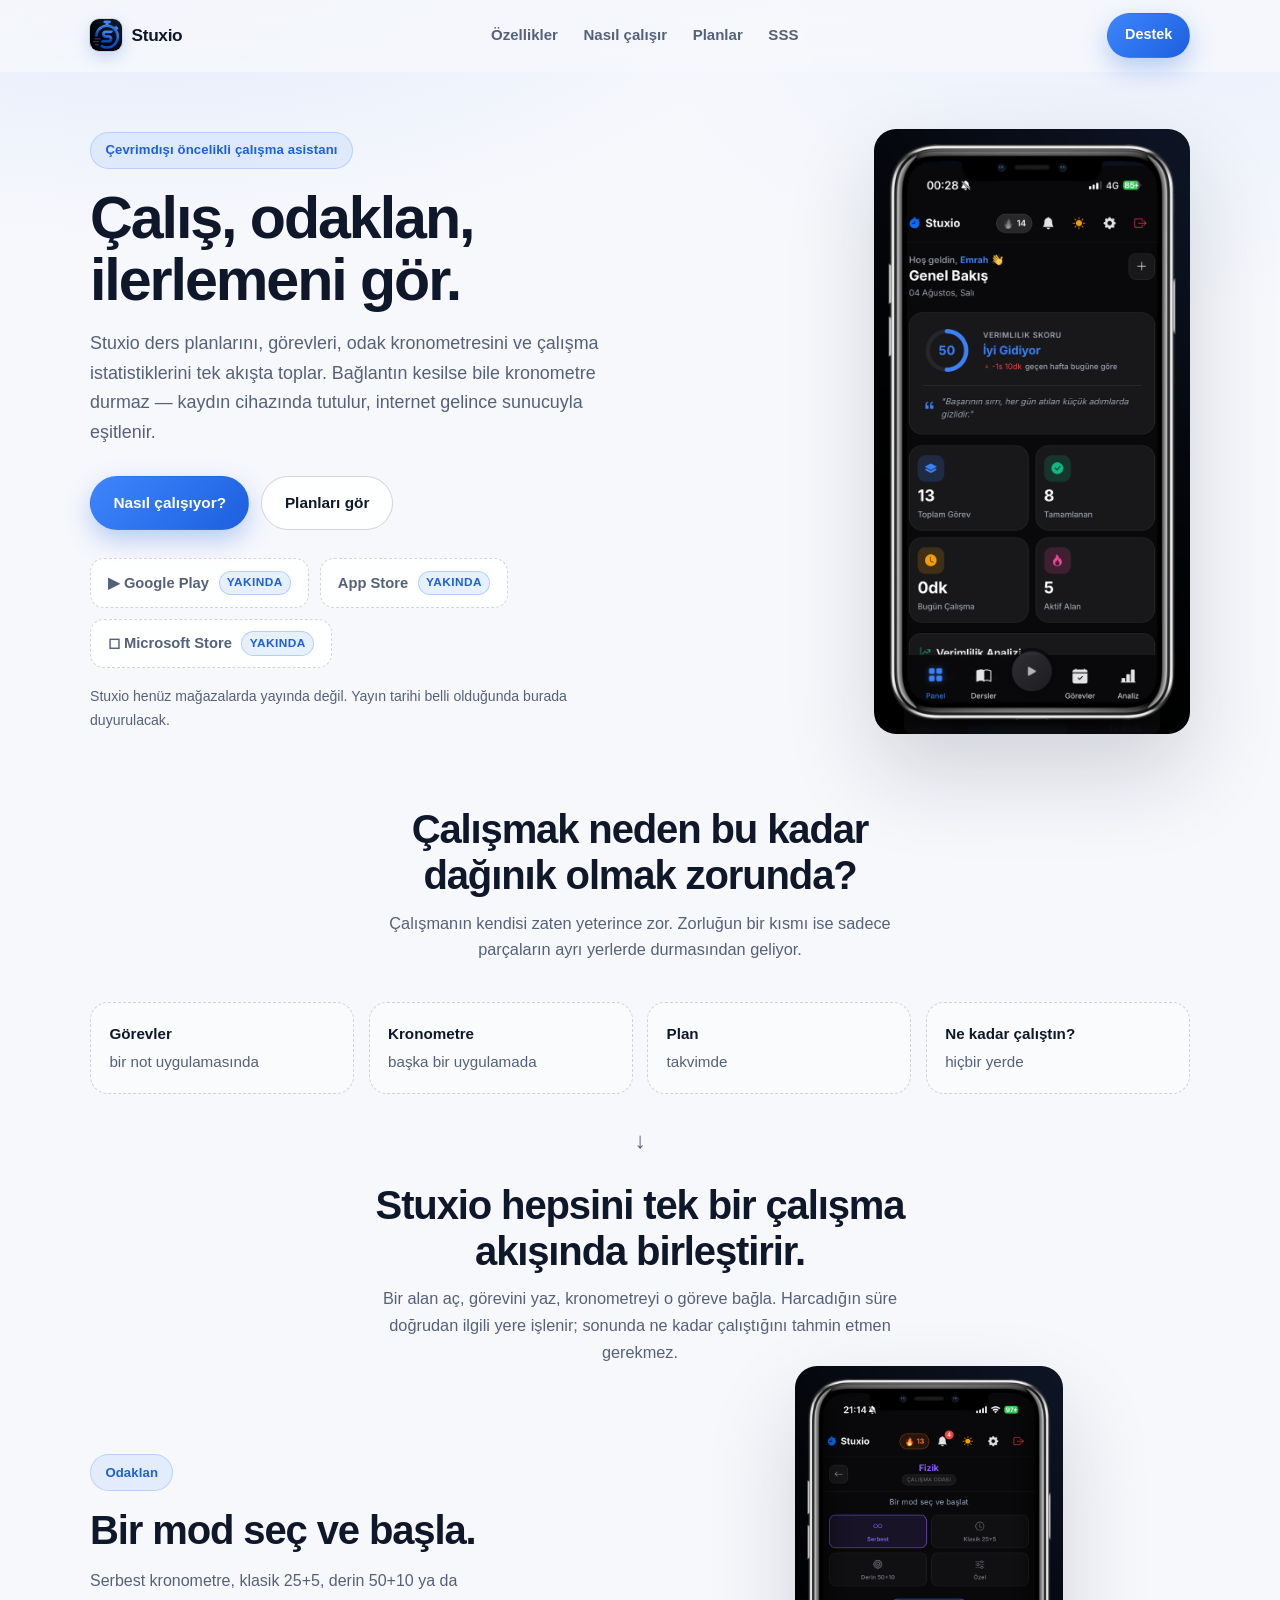
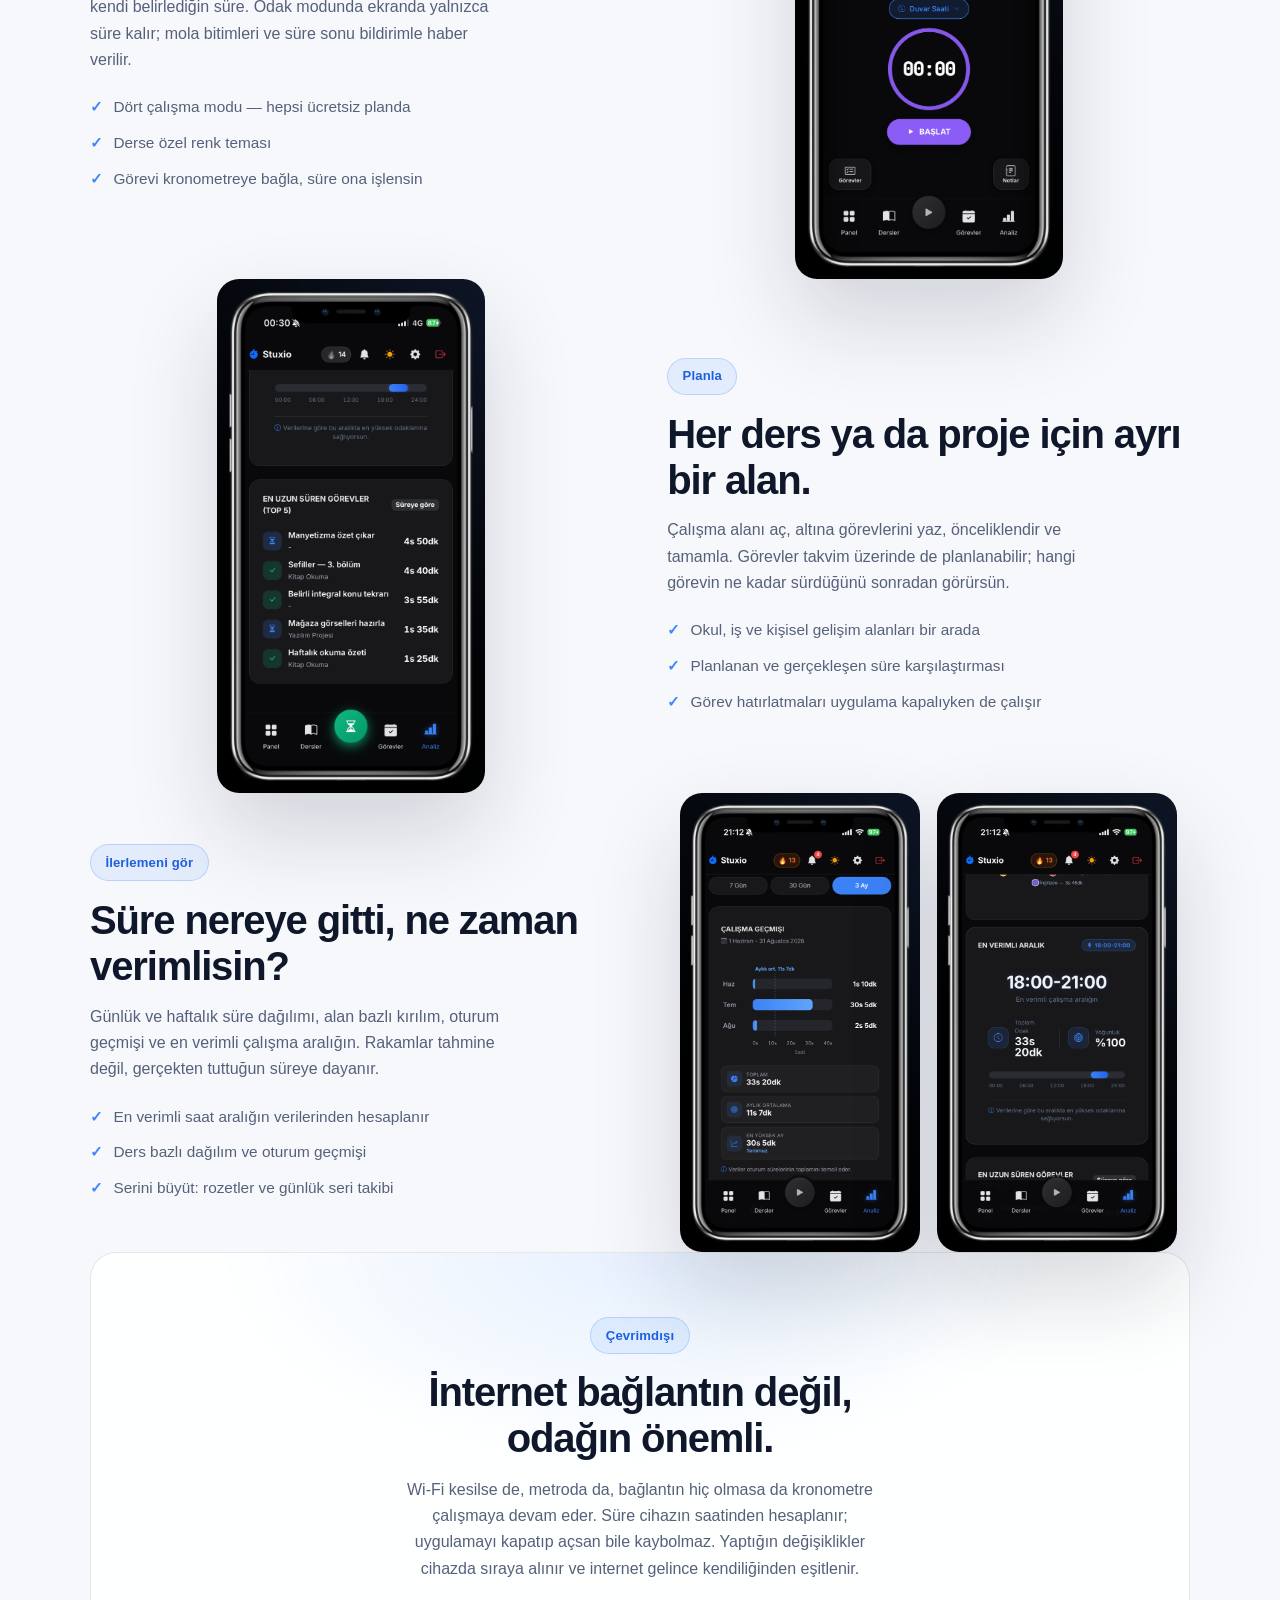
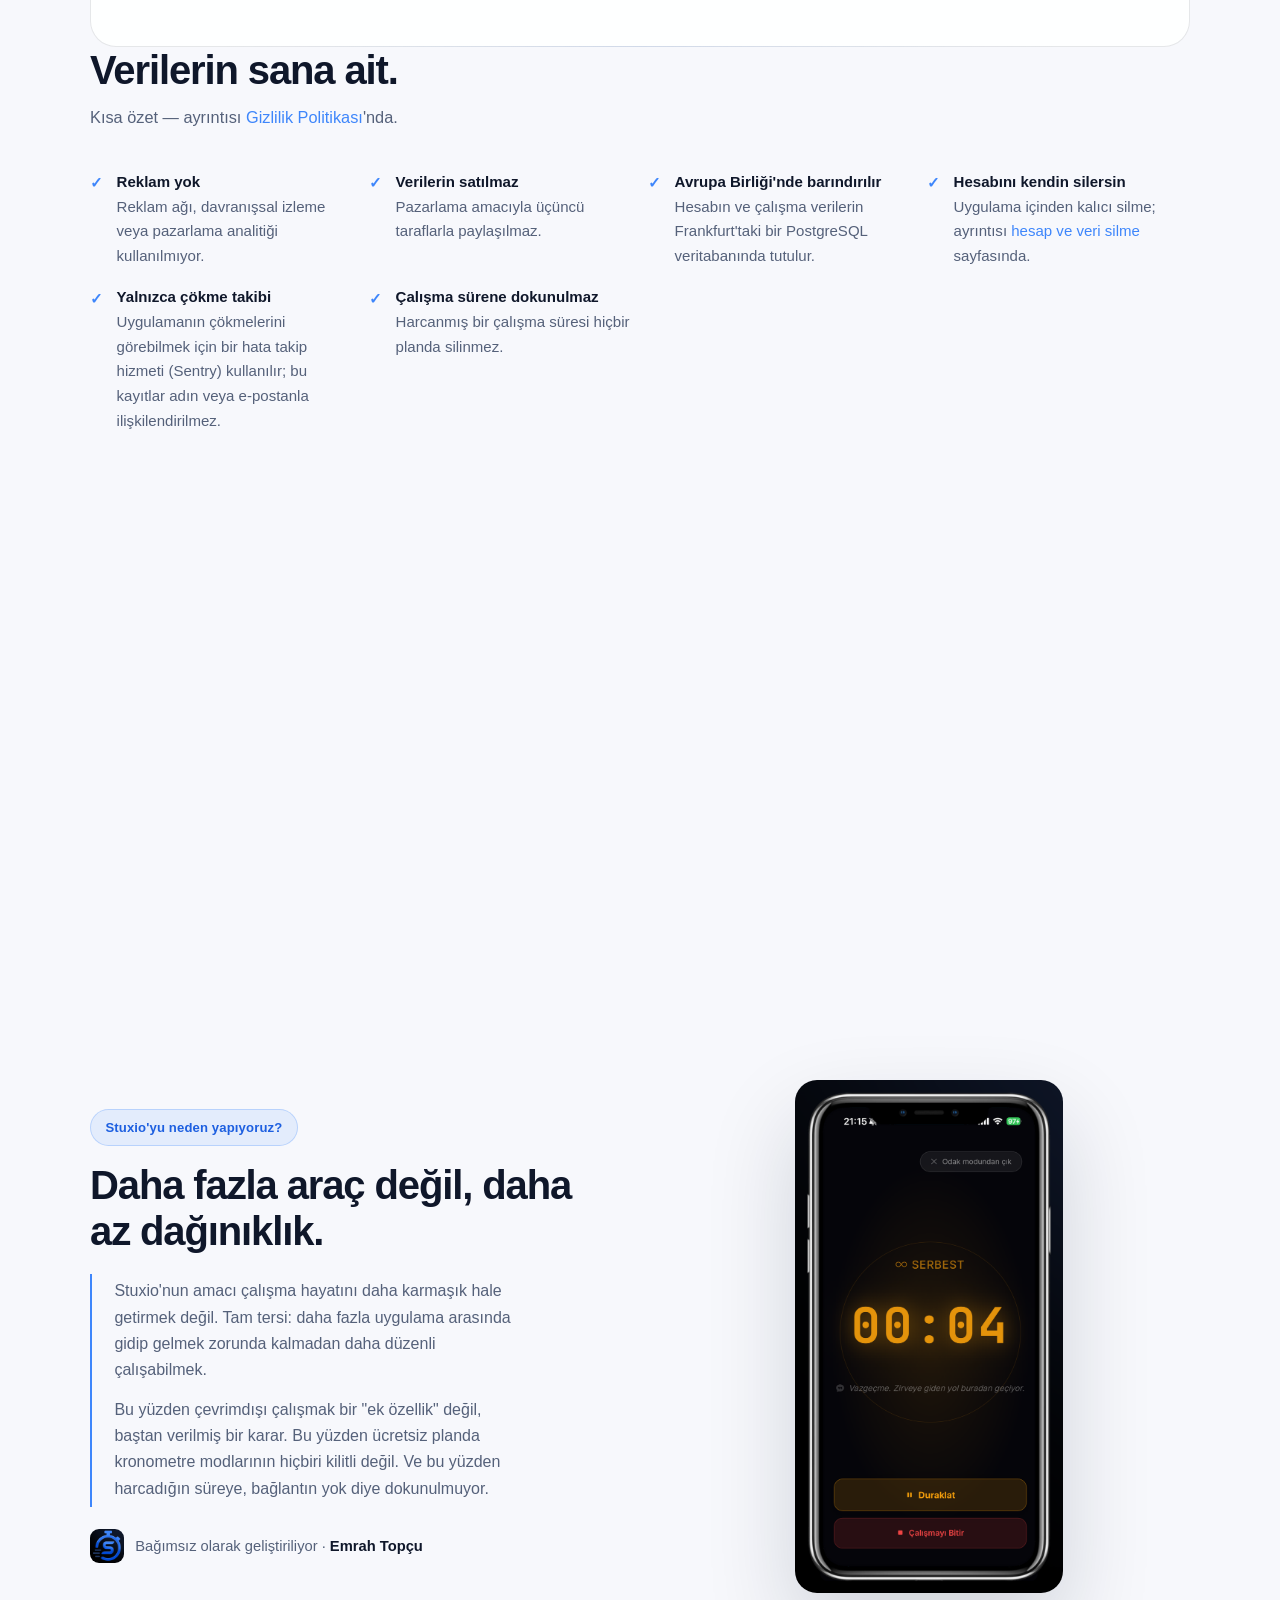
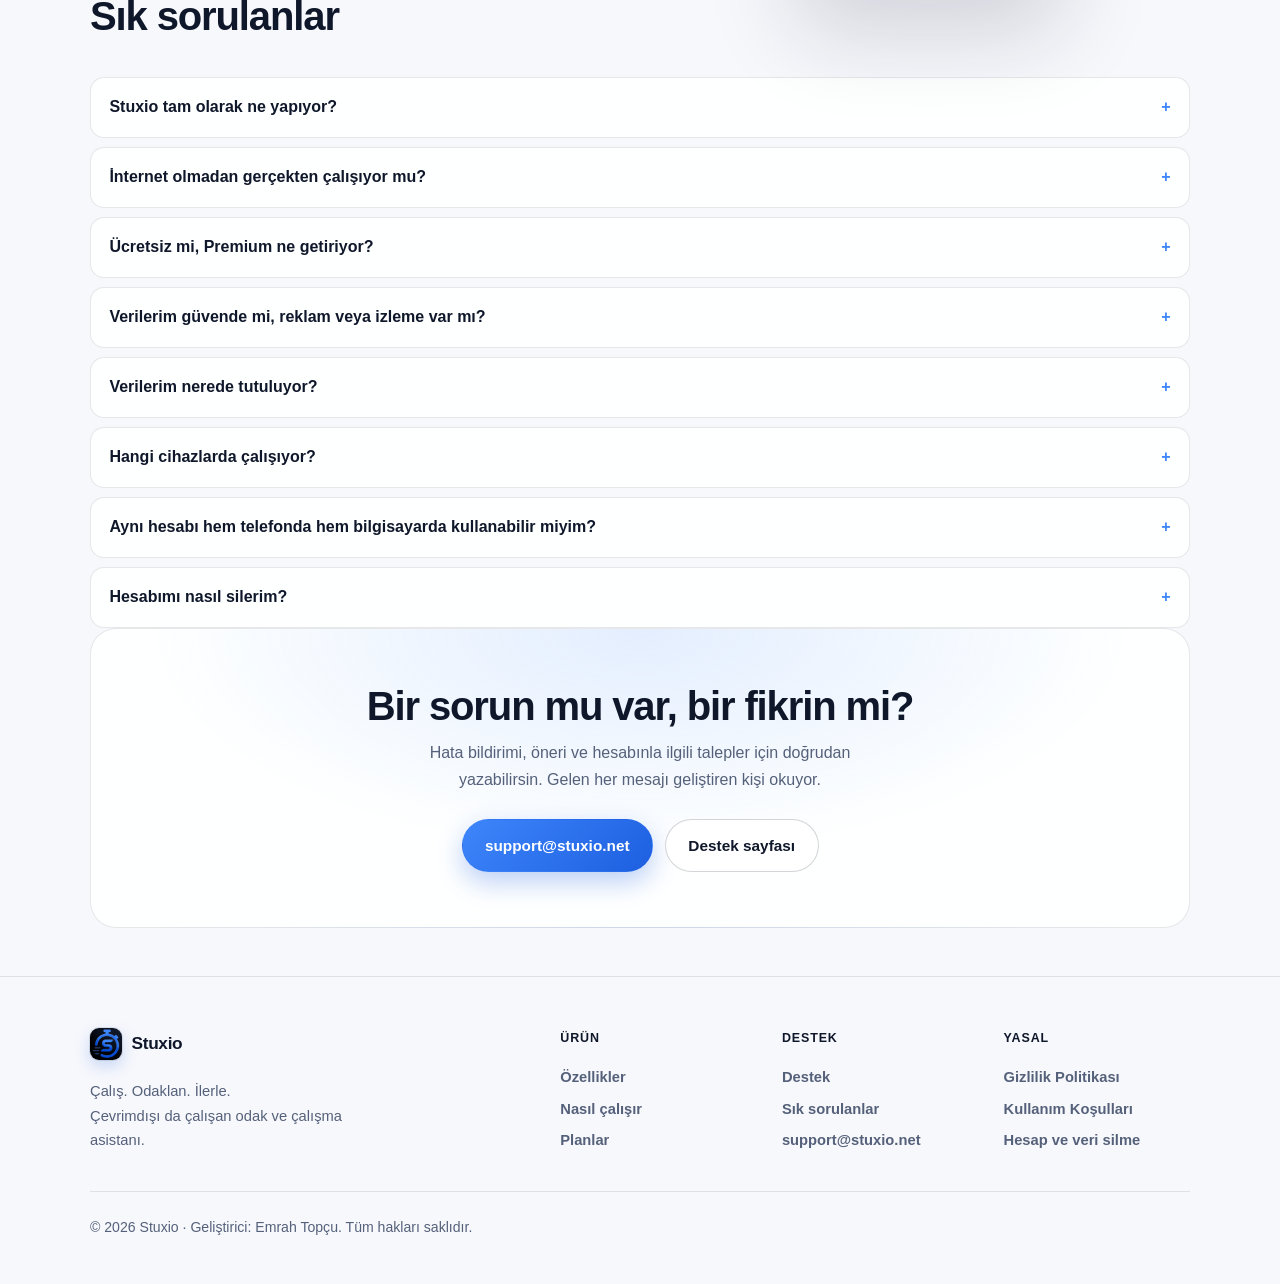
==== index.html @ 3bc75543 "Favicon bildirimleri mutlak yola alindi + favicon.ico acikca bildirildi Kurulum zaten dogruydu (bes " ====
<!DOCTYPE html>
<html lang="tr">
<head>
<meta charset="UTF-8">
<meta name="viewport" content="width=device-width, initial-scale=1">
<title>Stuxio — Çevrimdışı da çalışan odak ve çalışma asistanı</title>
<meta name="description" content="Stuxio; ders planı, görev takibi, odak modu ve çalışma istatistiklerini tek uygulamada birleştirir. İnternet kesilse bile kronometre çalışmaya devam eder, veriler bağlantı gelince eşitlenir.">
<meta name="robots" content="index, follow">
<link rel="canonical" href="https://stuxio.net/">

<meta property="og:type" content="website">
<meta property="og:site_name" content="Stuxio">
<meta property="og:url" content="https://stuxio.net/">
<meta property="og:title" content="Stuxio — Çevrimdışı da çalışan odak ve çalışma asistanı">
<meta property="og:description" content="Ders planı, görev takibi, odak modu ve çalışma istatistikleri tek uygulamada. İnternet kesilse bile süren kaybolmaz.">
<meta property="og:locale" content="tr_TR">
<!-- Sosyal kart görseli 1200x630 YATAY olmalı. Burada eskiden 720x1379 dikey bir telefon
     ekranı vardı; summary_large_image bunu ya kötü kırpıyor ya küçük karta düşürüyordu. -->
<meta property="og:image" content="https://stuxio.net/assets/brand/og-cover.jpg">
<meta property="og:image:type" content="image/jpeg">
<meta property="og:image:width" content="1200">
<meta property="og:image:height" content="630">
<meta property="og:image:alt" content="Stuxio — çevrimdışı da çalışan odak ve çalışma asistanı">
<meta name="twitter:card" content="summary_large_image">

<meta name="theme-color" content="#06070b" media="(prefers-color-scheme: dark)">
<meta name="theme-color" content="#f7f8fc" media="(prefers-color-scheme: light)">

<link rel="icon" href="/favicon.ico" sizes="any">
<link rel="icon" type="image/png" sizes="192x192" href="/assets/brand/stuxio-icon-192.png">
<link rel="apple-touch-icon" href="/assets/brand/stuxio-icon-192.png">
<link rel="stylesheet" href="assets/site.css">
<!-- Hero görseli sayfanın en büyük öğesi (LCP). Önceden yüklenmesi Core Web Vitals'ı
     iyileştirir; sıralamaya dolaylı etkisi var. -->
<link rel="preload" as="image" href="screenshotss/app-panel.png" fetchpriority="high">

<!-- Yapılandırılmış veri. SSS maddeleri sayfadaki GÖRÜNÜR metinden üretildi:
     Google, şema ile sayfa içeriğinin birebir eşleşmesini şart koşuyor. SSS değişirse
     burası da değişmeli. -->
<script type="application/ld+json">
{
  "@context": "https://schema.org",
  "@type": "SoftwareApplication",
  "name": "Stuxio",
  "applicationCategory": "ProductivityApplication",
  "operatingSystem": "Android, iOS, Windows",
  "description": "Ders planı, görev takibi, odak kronometresi ve çalışma istatistiklerini tek akışta birleştiren, çevrimdışı da çalışan odak asistanı.",
  "inLanguage": ["tr", "en", "de"],
  "url": "https://stuxio.net/",
  "author": { "@type": "Person", "name": "Emrah Topçu" }
}
</script>
<script type="application/ld+json">
{
  "@context": "https://schema.org",
  "@graph": [
    {
      "@type": "Organization",
      "@id": "https://stuxio.net/#org",
      "name": "Stuxio",
      "url": "https://stuxio.net/",
      "logo": "https://stuxio.net/assets/brand/stuxio-icon-512.png",
      "email": "support@stuxio.net",
      "founder": {
        "@type": "Person",
        "name": "Emrah Topçu"
      }
    },
    {
      "@type": "WebSite",
      "@id": "https://stuxio.net/#site",
      "url": "https://stuxio.net/",
      "name": "Stuxio",
      "inLanguage": "tr-TR",
      "publisher": {
        "@id": "https://stuxio.net/#org"
      }
    },
    {
      "@type": "FAQPage",
      "@id": "https://stuxio.net/#sss",
      "mainEntity": [
        {
          "@type": "Question",
          "name": "Stuxio tam olarak ne yapıyor?",
          "acceptedAnswer": {
            "@type": "Answer",
            "text": "Çalışma alanlarını, görevleri, odak kronometresini ve çalışma istatistiklerini tek uygulamada birleştirir. Bir alan açar, altına görevlerini yazar, kronometreyi o göreve bağlarsın; harcadığın süre doğrudan ilgili göreve ve alana işlenir."
          }
        },
        {
          "@type": "Question",
          "name": "İnternet olmadan gerçekten çalışıyor mu?",
          "acceptedAnswer": {
            "@type": "Answer",
            "text": "Evet. Kronometre cihazın saatinden hesaplandığı için bağlantı olmadan da doğru sürer ve uygulama kapatılıp açılsa bile süre kaybolmaz. Kayıtlar cihazda saklanır, bağlantı gelince sunucuyla eşitlenir. Ücretsiz planda çevrimdışıyken yeni ders/görev oluşturma kapalıdır; çalışma oturumları her planda açıktır."
          }
        },
        {
          "@type": "Question",
          "name": "Ücretsiz mi, Premium ne getiriyor?",
          "acceptedAnswer": {
            "@type": "Answer",
            "text": "Ücretsiz plan kalıcıdır ve süre sınırı yoktur: sınırsız çalışma oturumu, tüm kronometre modları, odak modu, bildirimler, 3 çalışma alanı, alan başına 7 görev ve 7 günlük istatistik. Premium; sınırsız alan ve görev, 30 gün ile 3 aylık istatistik aralıkları, çevrimdışıyken tam düzenleme ve masaüstü uygulaması ekler."
          }
        },
        {
          "@type": "Question",
          "name": "Verilerim güvende mi, reklam veya izleme var mı?",
          "acceptedAnswer": {
            "@type": "Answer",
            "text": "Reklam ağı, davranışsal izleme veya pazarlama analitiği kullanılmıyor ve verilerin satılmıyor. Yalnızca uygulamanın çökmelerini tespit edebilmek için bir hata takip hizmeti (Sentry) kullanılıyor; bu kayıtlar adın veya e-posta adresinle ilişkilendirilmez. Ayrıntı için Gizlilik Politikası."
          }
        },
        {
          "@type": "Question",
          "name": "Verilerim nerede tutuluyor?",
          "acceptedAnswer": {
            "@type": "Answer",
            "text": "Hesabın ve çalışma verilerin Avrupa Birliği'nde (Frankfurt) barındırılan bir PostgreSQL veritabanında, cihazındaki kopya ise uygulamanın kendi yerel deposunda tutulur."
          }
        },
        {
          "@type": "Question",
          "name": "Hangi cihazlarda çalışıyor?",
          "acceptedAnswer": {
            "@type": "Answer",
            "text": "iOS, Android ve Windows. Uygulama .NET MAUI tabanlıdır ve üç platformda da aynı arayüzü kullanır. Türkçe, İngilizce ve Almanca dil desteği vardır."
          }
        },
        {
          "@type": "Question",
          "name": "Aynı hesabı hem telefonda hem bilgisayarda kullanabilir miyim?",
          "acceptedAnswer": {
            "@type": "Answer",
            "text": "Evet — aynı anda bir telefon ve bir masaüstü oturumu açık kalabilir. Aynı türden ikinci bir cihazdan giriş yapılırsa önce onay istenir, onaylarsan diğer cihazdaki oturum kapanır. Masaüstü uygulaması Premium gerektirir."
          }
        },
        {
          "@type": "Question",
          "name": "Hesabımı nasıl silerim?",
          "acceptedAnswer": {
            "@type": "Answer",
            "text": "Uygulama içinden Profil ekranındaki “Hesabı sil” adımıyla ya da bize e-posta göndererek. Süreç ve silinen veriler: Hesap ve veri silme."
          }
        }
      ]
    }
  ]
}
</script>
</head>
<body>
<a class="skip-link" href="#main">İçeriğe geç</a>

<header class="site-nav">
  <div class="container inner">
    <a class="brand" href="/">
      <img class="brand-mark" src="assets/brand/stuxio-icon-96.png" width="32" height="32" alt="">
      <span>Stuxio</span>
    </a>

    <nav class="nav-links" id="nav-menu" aria-label="Ana menü">
      <a href="#ozellikler">Özellikler</a>
      <a href="#nasil">Nasıl çalışır</a>
      <a href="#planlar">Planlar</a>
      <a href="#sss">SSS</a>
    </nav>

    <div class="nav-right">
      <a class="btn btn-primary btn-sm" href="destek">Destek</a>
      <button class="nav-toggle" type="button" data-nav-toggle
              aria-expanded="false" aria-controls="nav-menu" aria-label="Menüyü aç">
        <span></span>
      </button>
    </div>
  </div>
</header>

<main id="main">

  <!-- ── 1. Hero ──────────────────────────────────────────────────────── -->
  <section class="container hero">
    <div class="hero-grid">
      <div>
        <span class="eyebrow">Çevrimdışı öncelikli çalışma asistanı</span>
        <h1>Çalış, odaklan,<br>ilerlemeni gör.</h1>
        <p class="lead">
          Stuxio ders planlarını, görevleri, odak kronometresini ve çalışma
          istatistiklerini tek akışta toplar. Bağlantın kesilse bile kronometre
          durmaz — kaydın cihazında tutulur, internet gelince sunucuyla eşitlenir.
        </p>

        <div class="cta-row" style="margin-top:1.8rem">
          <a class="btn btn-primary" href="#nasil">Nasıl çalışıyor?</a>
          <a class="btn btn-ghost" href="#planlar">Planları gör</a>
        </div>

        <div class="stores" style="margin-top:1.8rem">
          <span class="store-badge">▶ Google Play <span class="soon">Yakında</span></span>
          <span class="store-badge"> App Store <span class="soon">Yakında</span></span>
          <span class="store-badge">◻ Microsoft Store <span class="soon">Yakında</span></span>
        </div>
        <p class="muted hero-note">
          Stuxio henüz mağazalarda yayında değil. Yayın tarihi belli olduğunda burada duyurulacak.
        </p>
      </div>

      <div class="hero-device device">
        <img src="screenshotss/app-panel.png" width="720" height="1379" fetchpriority="high"
             alt="Stuxio genel bakış ekranı: verimlilik skoru, toplam ve tamamlanan görev sayısı, günün çalışma süresi">
      </div>
    </div>
  </section>

  <!-- ── 2–3. Problem → Çözüm ─────────────────────────────────────────── -->
  <section class="container reveal" id="nasil">
    <div class="section-head center">
      <h2>Çalışmak neden bu kadar dağınık olmak zorunda?</h2>
      <p>
        Çalışmanın kendisi zaten yeterince zor. Zorluğun bir kısmı ise sadece
        parçaların ayrı yerlerde durmasından geliyor.
      </p>
    </div>

    <div class="problem-grid">
      <div class="problem-item"><strong>Görevler</strong>bir not uygulamasında</div>
      <div class="problem-item"><strong>Kronometre</strong>başka bir uygulamada</div>
      <div class="problem-item"><strong>Plan</strong>takvimde</div>
      <div class="problem-item"><strong>Ne kadar çalıştın?</strong>hiçbir yerde</div>
    </div>

    <p class="problem-arrow" aria-hidden="true">↓</p>

    <div class="section-head center" style="margin-bottom:0">
      <h2>Stuxio hepsini tek bir çalışma akışında birleştirir.</h2>
      <p>
        Bir alan aç, görevini yaz, kronometreyi o göreve bağla. Harcadığın süre
        doğrudan ilgili yere işlenir; sonunda ne kadar çalıştığını tahmin etmen gerekmez.
      </p>
    </div>
  </section>

  <!-- ── 4. Odaklan ───────────────────────────────────────────────────── -->
  <section class="container reveal" id="ozellikler">
    <div class="story">
      <div>
        <span class="eyebrow">Odaklan</span>
        <h2 style="margin-top:1rem">Bir mod seç ve başla.</h2>
        <p>
          Serbest kronometre, klasik 25+5, derin 50+10 ya da kendi belirlediğin süre.
          Odak modunda ekranda yalnızca süre kalır; mola bitimleri ve süre sonu
          bildirimle haber verilir.
        </p>
        <ul class="story-list">
          <li><span class="tick">✓</span><span>Dört çalışma modu — hepsi ücretsiz planda</span></li>
          <li><span class="tick">✓</span><span>Derse özel renk teması</span></li>
          <li><span class="tick">✓</span><span>Görevi kronometreye bağla, süre ona işlensin</span></li>
        </ul>
      </div>
      <div class="story-media">
        <div class="device device-sm">
          <img src="screenshotss/app-odak.png" width="720" height="1379" loading="lazy"
               alt="Çalışma odası ekranı: serbest, klasik 25+5, derin 50+10 ve özel mod seçenekleri ile kronometre">
        </div>
      </div>
    </div>
  </section>

  <section class="container reveal">
    <div class="story reverse">
      <div>
        <span class="eyebrow">Planla</span>
        <h2 style="margin-top:1rem">Her ders ya da proje için ayrı bir alan.</h2>
        <p>
          Çalışma alanı aç, altına görevlerini yaz, önceliklendir ve tamamla.
          Görevler takvim üzerinde de planlanabilir; hangi görevin ne kadar sürdüğünü
          sonradan görürsün.
        </p>
        <ul class="story-list">
          <li><span class="tick">✓</span><span>Okul, iş ve kişisel gelişim alanları bir arada</span></li>
          <li><span class="tick">✓</span><span>Planlanan ve gerçekleşen süre karşılaştırması</span></li>
          <li><span class="tick">✓</span><span>Görev hatırlatmaları uygulama kapalıyken de çalışır</span></li>
        </ul>
      </div>
      <div class="story-media">
        <div class="device device-sm">
          <img src="screenshotss/app-gorevler.png" width="720" height="1379" loading="lazy"
               alt="Görev listesi ekranı: en uzun süren görevler ve her birinin harcanan süresi">
        </div>
      </div>
    </div>
  </section>

  <section class="container reveal">
    <div class="story">
      <div>
        <span class="eyebrow">İlerlemeni gör</span>
        <h2 style="margin-top:1rem">Süre nereye gitti, ne zaman verimlisin?</h2>
        <p>
          Günlük ve haftalık süre dağılımı, alan bazlı kırılım, oturum geçmişi ve
          en verimli çalışma aralığın. Rakamlar tahmine değil, gerçekten tuttuğun
          süreye dayanır.
        </p>
        <ul class="story-list">
          <li><span class="tick">✓</span><span>En verimli saat aralığın verilerinden hesaplanır</span></li>
          <li><span class="tick">✓</span><span>Ders bazlı dağılım ve oturum geçmişi</span></li>
          <li><span class="tick">✓</span><span>Serini büyüt: rozetler ve günlük seri takibi</span></li>
        </ul>
      </div>
      <div class="story-media device-row">
        <div class="device">
          <img src="screenshotss/app-istatistik.png" width="720" height="1379" loading="lazy"
               alt="İstatistik ekranı: aylık çalışma geçmişi grafiği, toplam ve ortalama süreler">
        </div>
        <div class="device">
          <img src="screenshotss/app-ipucu.png" width="720" height="1379" loading="lazy"
               alt="En verimli aralık kartı: 18:00-21:00 arası, toplam odak süresi ve yoğunluk oranı">
        </div>
      </div>
    </div>
  </section>

  <!-- ── 7. Çevrimdışı ────────────────────────────────────────────────── -->
  <section class="container reveal">
    <div class="offline">
      <span class="eyebrow">Çevrimdışı</span>
      <h2>İnternet bağlantın değil, odağın önemli.</h2>
      <p>
        Wi-Fi kesilse de, metroda da, bağlantın hiç olmasa da kronometre çalışmaya
        devam eder. Süre cihazın saatinden hesaplanır; uygulamayı kapatıp açsan bile
        kaybolmaz. Yaptığın değişiklikler cihazda sıraya alınır ve internet gelince
        kendiliğinden eşitlenir.
      </p>
    </div>
  </section>

  <!-- ── 8. Güven ─────────────────────────────────────────────────────── -->
  <section class="container reveal">
    <div class="section-head">
      <h2>Verilerin sana ait.</h2>
      <p>Kısa özet — ayrıntısı <a href="gizlilik">Gizlilik Politikası</a>'nda.</p>
    </div>

    <div class="trust-grid">
      <div class="trust-item">
        <span class="tick">✓</span>
        <span><strong>Reklam yok</strong>Reklam ağı, davranışsal izleme veya pazarlama analitiği kullanılmıyor.</span>
      </div>
      <div class="trust-item">
        <span class="tick">✓</span>
        <span><strong>Verilerin satılmaz</strong>Pazarlama amacıyla üçüncü taraflarla paylaşılmaz.</span>
      </div>
      <div class="trust-item">
        <span class="tick">✓</span>
        <span><strong>Avrupa Birliği'nde barındırılır</strong>Hesabın ve çalışma verilerin Frankfurt'taki bir PostgreSQL veritabanında tutulur.</span>
      </div>
      <div class="trust-item">
        <span class="tick">✓</span>
        <span><strong>Hesabını kendin silersin</strong>Uygulama içinden kalıcı silme; ayrıntısı <a href="hesap-silme">hesap ve veri silme</a> sayfasında.</span>
      </div>
      <div class="trust-item">
        <span class="tick">✓</span>
        <span><strong>Yalnızca çökme takibi</strong>Uygulamanın çökmelerini görebilmek için bir hata takip hizmeti (Sentry) kullanılır; bu kayıtlar adın veya e-postanla ilişkilendirilmez.</span>
      </div>
      <div class="trust-item">
        <span class="tick">✓</span>
        <span><strong>Çalışma sürene dokunulmaz</strong>Harcanmış bir çalışma süresi hiçbir planda silinmez.</span>
      </div>
    </div>
  </section>

  <!-- ── 9. Planlar ───────────────────────────────────────────────────── -->
  <section class="container reveal" id="planlar">
    <div class="section-head">
      <h2>İhtiyacın olduğunda büyüt.</h2>
      <p>
        Ücretsiz plan kalıcıdır ve süre sınırı yoktur. Aşağıdaki farklar uygulamada
        birebir geçerlidir.
      </p>
    </div>

    <div class="grid grid-2">
      <article class="card plan">
        <div>
          <h3 style="font-size:1.15rem">Ücretsiz</h3>
          <p class="muted" style="font-size:0.94rem">Başlamak için ihtiyacın olan her şey.</p>
        </div>
        <ul>
          <li><span class="tick">✓</span><span>Sınırsız çalışma oturumu ve <b>tüm kronometre modları</b></span></li>
          <li><span class="tick">✓</span><span>Odak modu, bildirimler, oyunlaştırma</span></li>
          <li><span class="tick">✓</span><span><b>3</b> çalışma alanı</span></li>
          <li><span class="tick">✓</span><span>Alan başına <b>7</b> görev</span></li>
          <li><span class="tick">✓</span><span><b>7 günlük</b> istatistik görünümü</span></li>
          <li><span class="dash">—</span><span>Çevrimdışıyken ders/görev oluşturma-düzenleme</span></li>
          <li><span class="dash">—</span><span>Masaüstü uygulaması</span></li>
        </ul>
      </article>

      <article class="card plan highlight">
        <div>
          <span class="plan-badge">Premium</span>
          <h3 style="font-size:1.15rem; margin-top:0.55rem">Stuxio'nun tamamı</h3>
          <p class="muted" style="font-size:0.94rem">Sınırları kaldırır.</p>
        </div>
        <ul>
          <li><span class="tick">✓</span><span>Ücretsiz plandaki her şey</span></li>
          <li><span class="tick">✓</span><span><b>Sınırsız</b> çalışma alanı ve görev</span></li>
          <li><span class="tick">✓</span><span><b>30 gün</b> ve <b>3 ay</b> istatistik aralıkları</span></li>
          <li><span class="tick">✓</span><span>Çevrimdışıyken de <b>tam düzenleme</b></span></li>
          <li><span class="tick">✓</span><span><b>Masaüstü uygulaması</b> (telefonla eşzamanlı)</span></li>
        </ul>
        <p class="muted" style="font-size:0.88rem">
          Fiyatlandırma yayın sırasında mağaza üzerinden duyurulacaktır.
        </p>
      </article>
    </div>

    <div class="callout" style="margin-top:1.6rem">
      <p><strong>Çalışma sürene dokunulmaz.</strong> Kronometreyi çevrimdışı durdurmak
      hiçbir planda engellenmez. Harcanmış bir çalışma süresini bağlantı yok diye silmek
      özellik kısıtı değil, veri kaybı olurdu.</p>
    </div>
  </section>

  <!-- ── 10. Marka hikâyesi ───────────────────────────────────────────── -->
  <section class="container reveal">
    <div class="story">
      <div>
        <span class="eyebrow">Stuxio'yu neden yapıyoruz?</span>
        <h2 style="margin-top:1rem">Daha fazla araç değil, daha az dağınıklık.</h2>
        <div class="story-note" style="margin-top:1.2rem">
          <p>
            Stuxio'nun amacı çalışma hayatını daha karmaşık hale getirmek değil. Tam tersi:
            daha fazla uygulama arasında gidip gelmek zorunda kalmadan daha düzenli
            çalışabilmek.
          </p>
          <p>
            Bu yüzden çevrimdışı çalışmak bir "ek özellik" değil, baştan verilmiş bir karar.
            Bu yüzden ücretsiz planda kronometre modlarının hiçbiri kilitli değil. Ve bu
            yüzden harcadığın süreye, bağlantın yok diye dokunulmuyor.
          </p>
        </div>
        <div class="byline">
          <img src="assets/brand/stuxio-icon-96.png" width="34" height="34" alt="">
          <span>Bağımsız olarak geliştiriliyor · <b>Emrah Topçu</b></span>
        </div>
      </div>
      <div class="story-media">
        <div class="device device-sm">
          <img src="screenshotss/app-odak-tam.png" width="720" height="1379" loading="lazy"
               alt="Tam ekran odak modu: ekranda yalnızca geçen süre görünür">
        </div>
      </div>
    </div>
  </section>

  <!-- ── 11. SSS ──────────────────────────────────────────────────────── -->
  <section class="container reveal" id="sss">
    <div class="section-head"><h2>Sık sorulanlar</h2></div>

    <details class="faq">
      <summary>Stuxio tam olarak ne yapıyor?</summary>
      <p>Çalışma alanlarını, görevleri, odak kronometresini ve çalışma istatistiklerini
      tek uygulamada birleştirir. Bir alan açar, altına görevlerini yazar, kronometreyi
      o göreve bağlarsın; harcadığın süre doğrudan ilgili göreve ve alana işlenir.</p>
    </details>

    <details class="faq">
      <summary>İnternet olmadan gerçekten çalışıyor mu?</summary>
      <p>Evet. Kronometre cihazın saatinden hesaplandığı için bağlantı olmadan da doğru
      sürer ve uygulama kapatılıp açılsa bile süre kaybolmaz. Kayıtlar cihazda saklanır,
      bağlantı gelince sunucuyla eşitlenir. Ücretsiz planda çevrimdışıyken yeni ders/görev
      oluşturma kapalıdır; çalışma oturumları her planda açıktır.</p>
    </details>

    <details class="faq">
      <summary>Ücretsiz mi, Premium ne getiriyor?</summary>
      <p>Ücretsiz plan kalıcıdır ve süre sınırı yoktur: sınırsız çalışma oturumu, tüm
      kronometre modları, odak modu, bildirimler, 3 çalışma alanı, alan başına 7 görev ve
      7 günlük istatistik. Premium; sınırsız alan ve görev, 30 gün ile 3 aylık istatistik
      aralıkları, çevrimdışıyken tam düzenleme ve masaüstü uygulaması ekler.</p>
    </details>

    <details class="faq">
      <summary>Verilerim güvende mi, reklam veya izleme var mı?</summary>
      <p>Reklam ağı, davranışsal izleme veya pazarlama analitiği kullanılmıyor ve verilerin
      satılmıyor. Yalnızca uygulamanın çökmelerini tespit edebilmek için bir hata takip
      hizmeti (Sentry) kullanılıyor; bu kayıtlar adın veya e-posta adresinle
      ilişkilendirilmez. Ayrıntı için <a href="gizlilik">Gizlilik Politikası</a>.</p>
    </details>

    <details class="faq">
      <summary>Verilerim nerede tutuluyor?</summary>
      <p>Hesabın ve çalışma verilerin Avrupa Birliği'nde (Frankfurt) barındırılan bir
      PostgreSQL veritabanında, cihazındaki kopya ise uygulamanın kendi yerel deposunda
      tutulur.</p>
    </details>

    <details class="faq">
      <summary>Hangi cihazlarda çalışıyor?</summary>
      <p>iOS, Android ve Windows. Uygulama .NET MAUI tabanlıdır ve üç platformda da aynı
      arayüzü kullanır. Türkçe, İngilizce ve Almanca dil desteği vardır.</p>
    </details>

    <details class="faq">
      <summary>Aynı hesabı hem telefonda hem bilgisayarda kullanabilir miyim?</summary>
      <p>Evet — aynı anda bir telefon ve bir masaüstü oturumu açık kalabilir. Aynı türden
      ikinci bir cihazdan giriş yapılırsa önce onay istenir, onaylarsan diğer cihazdaki
      oturum kapanır. Masaüstü uygulaması Premium gerektirir.</p>
    </details>

    <details class="faq">
      <summary>Hesabımı nasıl silerim?</summary>
      <p>Uygulama içinden Profil ekranındaki “Hesabı sil” adımıyla ya da bize e-posta
      göndererek. Süreç ve silinen veriler:
      <a href="hesap-silme">Hesap ve veri silme</a>.</p>
    </details>
  </section>

  <!-- ── 12. Final CTA ────────────────────────────────────────────────── -->
  <section class="container reveal">
    <div class="final-cta">
      <h2>Bir sorun mu var, bir fikrin mi?</h2>
      <p>
        Hata bildirimi, öneri ve hesabınla ilgili talepler için doğrudan yazabilirsin.
        Gelen her mesajı geliştiren kişi okuyor.
      </p>
      <div class="cta-row" style="justify-content:center">
        <a class="btn btn-primary" href="mailto:support@stuxio.net">support@stuxio.net</a>
        <a class="btn btn-ghost" href="destek">Destek sayfası</a>
      </div>
    </div>
  </section>

</main>

<footer class="site-footer">
  <div class="container">
    <div class="footer-grid">
      <div>
        <a class="brand" href="/">
          <img class="brand-mark" src="assets/brand/stuxio-icon-96.png" width="32" height="32" alt="">
          <span>Stuxio</span>
        </a>
        <p class="footer-tagline">Çalış. Odaklan. İlerle.<br>Çevrimdışı da çalışan odak ve çalışma asistanı.</p>
      </div>

      <nav class="footer-col" aria-label="Ürün">
        <h3>Ürün</h3>
        <a href="#ozellikler">Özellikler</a>
        <a href="#nasil">Nasıl çalışır</a>
        <a href="#planlar">Planlar</a>
      </nav>

      <nav class="footer-col" aria-label="Destek">
        <h3>Destek</h3>
        <a href="destek">Destek</a>
        <a href="#sss">Sık sorulanlar</a>
        <a href="mailto:support@stuxio.net">support@stuxio.net</a>
      </nav>

      <nav class="footer-col" aria-label="Yasal">
        <h3>Yasal</h3>
        <a href="gizlilik">Gizlilik Politikası</a>
        <a href="kullanim-kosullari">Kullanım Koşulları</a>
        <a href="hesap-silme">Hesap ve veri silme</a>
      </nav>
    </div>
    <p class="copyright">© 2026 Stuxio · Geliştirici: Emrah Topçu. Tüm hakları saklıdır.</p>
  </div>
</footer>

<script src="assets/site.js" defer></script>
</body>
</html>
---- assets/site.css ----
/* Stuxio — ortak stil. Harici bağımlılık yok (font/CDN çağrısı yapılmaz).

   Renk kaynağı: marka rengi UYGULAMA İKONUNDAN örneklendi (#004BD9 → #428BFF).
   İkonda MOR YOKTUR; eski sürümdeki mavi→mor gradyan sonradan eklenmişti ve markayı
   temsil etmiyordu. Mor burada yalnızca çok düşük yoğunlukta ikincil bir vurgu olarak
   kalır, marka işaretinde ve düğmelerde kullanılmaz. */

:root {
    color-scheme: dark light;

    --primary: #3E86FB;          /* ikonun parlak ucu */
    --primary-deep: #1D5FE0;     /* ikonun koyu ucu */
    --accent: #8b5cf6;           /* ikincil, çok seyrek */

    --bg: #06070b;
    --bg-soft: #0b0e15;
    --surface: rgba(19, 22, 29, 0.78);
    --surface-solid: #13161d;
    --border: rgba(255, 255, 255, 0.09);
    --border-strong: rgba(255, 255, 255, 0.16);
    --text: #f8fafc;
    --text-muted: #9aa4b2;
    --shadow: 0 18px 45px rgba(0, 0, 0, 0.35);
    --shadow-lg: 0 40px 90px rgba(0, 0, 0, 0.5);

    --radius: 18px;
    --radius-lg: 26px;
    --maxw: 1140px;

    --ease: cubic-bezier(0.22, 1, 0.36, 1);

    /* Bölüm ritmi — premium his için nefes alanı. */
    --section-y: 6rem;
}

@media (prefers-color-scheme: light) {
    :root {
        --bg: #f7f8fc;
        --bg-soft: #ffffff;
        --surface: rgba(255, 255, 255, 0.88);
        --surface-solid: #ffffff;
        --border: rgba(15, 23, 42, 0.10);
        --border-strong: rgba(15, 23, 42, 0.18);
        --text: #0f172a;
        --text-muted: #55617a;
        --shadow: 0 18px 45px rgba(15, 23, 42, 0.10);
        --shadow-lg: 0 40px 90px rgba(15, 23, 42, 0.16);
    }
}

* { box-sizing: border-box; margin: 0; padding: 0; }

html { scroll-behavior: smooth; }

body {
    font-family: Inter, -apple-system, BlinkMacSystemFont, "Segoe UI", Roboto, "Helvetica Neue", Arial, sans-serif;
    background:
        radial-gradient(1100px 520px at 12% -8%, rgba(62, 134, 251, 0.13), transparent 60%),
        radial-gradient(900px 480px at 92% 2%, rgba(62, 134, 251, 0.07), transparent 60%),
        var(--bg);
    background-attachment: fixed;
    color: var(--text);
    line-height: 1.65;
    -webkit-font-smoothing: antialiased;
    overflow-x: hidden;
}

a { color: var(--primary); text-decoration: none; }
a:hover { text-decoration: underline; }

img { max-width: 100%; display: block; }

.container { width: 100%; max-width: var(--maxw); margin: 0 auto; padding: 0 1.25rem; }

/* Klavye odağı her yerde görünür olmalı. */
:where(a, button, summary, [tabindex]):focus-visible {
    outline: 2px solid var(--primary);
    outline-offset: 3px;
    border-radius: 6px;
}

/* ── Üst çubuk ─────────────────────────────────────────────────────────── */

.site-nav {
    position: sticky;
    top: 0;
    z-index: 50;
    backdrop-filter: blur(14px);
    -webkit-backdrop-filter: blur(14px);
    background: color-mix(in srgb, var(--bg) 82%, transparent);
    border-bottom: 1px solid transparent;
    transition: border-color 0.25s var(--ease), background 0.25s var(--ease);
}
/* Sayfa kaydırılınca çubuk zeminden ayrışır. Tek bir sınıf — abartılı animasyon yok. */
.site-nav.is-scrolled {
    border-bottom-color: var(--border);
    background: color-mix(in srgb, var(--bg) 92%, transparent);
}

.site-nav .inner {
    display: flex;
    align-items: center;
    justify-content: space-between;
    gap: 1rem;
    /* YALNIZ dikey: kisayol yazilirsa .container'in yatay dolgusu ezilir ve
       marka dar ekranda ekranin soluna yapisir (olculdu: left=0). */
    padding-top: 0.8rem;
    padding-bottom: 0.8rem;
}

.brand {
    display: inline-flex;
    align-items: center;
    gap: 0.6rem;
    font-weight: 800;
    font-size: 1.08rem;
    letter-spacing: -0.02em;
    color: var(--text);
}
.brand:hover { text-decoration: none; }

/* Marka işareti artık GERÇEK uygulama ikonu (assets/brand/). Eski hâli bir CSS
   gradyan karesiydi ve markayla ilgisi yoktu. */
.brand-mark {
    width: 32px;
    height: 32px;
    border-radius: 9px;
    flex: none;
    display: block;
    box-shadow: 0 0 0 1px var(--border), 0 6px 16px rgba(29, 95, 224, 0.22);
}

.nav-links { display: flex; align-items: center; gap: 1.6rem; }
.nav-links a { color: var(--text-muted); font-size: 0.94rem; font-weight: 600; }
.nav-links a:hover { color: var(--text); text-decoration: none; }

.nav-right { display: flex; align-items: center; gap: 0.8rem; }

/* Mobil menü düğmesi — masaüstünde gizli. */
.nav-toggle {
    display: none;
    width: 42px; height: 42px;
    border-radius: 12px;
    border: 1px solid var(--border-strong);
    background: var(--surface);
    color: var(--text);
    cursor: pointer;
    align-items: center;
    justify-content: center;
}
.nav-toggle span {
    display: block; width: 17px; height: 1.6px; background: currentColor;
    position: relative; transition: transform 0.22s var(--ease), opacity 0.15s linear;
}
.nav-toggle span::before,
.nav-toggle span::after {
    content: ""; position: absolute; left: 0; width: 17px; height: 1.6px; background: currentColor;
    transition: transform 0.22s var(--ease);
}
.nav-toggle span::before { top: -5.5px; }
.nav-toggle span::after { top: 5.5px; }
.nav-toggle[aria-expanded="true"] span { transform: rotate(45deg); }
.nav-toggle[aria-expanded="true"] span::before { transform: translateY(5.5px) rotate(-90deg); }
.nav-toggle[aria-expanded="true"] span::after { opacity: 0; }

/* ── Tipografi ─────────────────────────────────────────────────────────── */

h1 { font-size: clamp(2.15rem, 5vw, 3.7rem); line-height: 1.05; letter-spacing: -0.035em; font-weight: 800; }
h2 { font-size: clamp(1.65rem, 3.2vw, 2.5rem); letter-spacing: -0.028em; line-height: 1.15; font-weight: 800; }
h3 { font-size: 1.06rem; letter-spacing: -0.01em; font-weight: 700; }

.eyebrow {
    display: inline-flex;
    align-items: center;
    gap: 0.5rem;
    padding: 0.42rem 0.9rem;
    border-radius: 999px;
    background: rgba(62, 134, 251, 0.12);
    border: 1px solid rgba(62, 134, 251, 0.26);
    color: #7ea9ff;
    font-size: 0.82rem;
    font-weight: 700;
    letter-spacing: 0.01em;
}
@media (prefers-color-scheme: light) {
    .eyebrow { color: #1D5FE0; background: rgba(62, 134, 251, 0.10); }
}

.lead { color: var(--text-muted); font-size: 1.08rem; max-width: 58ch; }
.muted { color: var(--text-muted); }

section { padding: var(--section-y) 0; }

.section-head { margin-bottom: 2.4rem; max-width: 62ch; }
.section-head p { color: var(--text-muted); margin-top: 0.7rem; font-size: 1.02rem; }
.section-head.center { margin-left: auto; margin-right: auto; text-align: center; }

/* ── Düğmeler ──────────────────────────────────────────────────────────── */

.btn {
    display: inline-flex;
    align-items: center;
    justify-content: center;
    gap: 0.5rem;
    padding: 0.82rem 1.4rem;
    border-radius: 999px;
    font-weight: 700;
    font-size: 0.96rem;
    border: 1px solid transparent;
    cursor: pointer;
    transition: transform 0.18s var(--ease), box-shadow 0.18s var(--ease), background 0.18s var(--ease);
}
.btn:hover { transform: translateY(-2px); text-decoration: none; }

.btn-primary {
    background: linear-gradient(135deg, var(--primary), var(--primary-deep));
    color: #fff;
    box-shadow: 0 10px 26px rgba(29, 95, 224, 0.30);
}
.btn-primary:hover { box-shadow: 0 14px 32px rgba(29, 95, 224, 0.38); }

.btn-ghost {
    background: var(--surface);
    color: var(--text);
    border-color: var(--border-strong);
}

.btn-sm { padding: 0.6rem 1.05rem; font-size: 0.9rem; }

.cta-row { display: flex; flex-wrap: wrap; gap: 0.75rem; align-items: center; }

/* ── Kartlar / ızgara ──────────────────────────────────────────────────── */

.card {
    background: var(--surface);
    border: 1px solid var(--border);
    border-radius: var(--radius);
    padding: 1.4rem;
}

.grid { display: grid; gap: 1rem; }
.grid-3 { grid-template-columns: repeat(auto-fit, minmax(255px, 1fr)); }
.grid-2 { grid-template-columns: repeat(auto-fit, minmax(300px, 1fr)); }

.feature-icon {
    width: 38px; height: 38px;
    border-radius: 11px;
    display: grid; place-items: center;
    background: linear-gradient(135deg, rgba(62, 134, 251, 0.20), rgba(62, 134, 251, 0.08));
    border: 1px solid var(--border-strong);
    font-size: 1.1rem;
    margin-bottom: 0.75rem;
}

.card h3 + p { color: var(--text-muted); font-size: 0.95rem; margin-top: 0.35rem; }

/* ── Hero ──────────────────────────────────────────────────────────────── */

.hero { padding-top: 3.6rem; padding-bottom: 4.5rem; }
.hero-grid {
    display: grid;
    grid-template-columns: 1.05fr 0.95fr;
    gap: 3rem;
    align-items: center;
}
.hero h1 { margin: 1.15rem 0 1.1rem; }
.hero .lead { font-size: 1.12rem; }
.hero-note { font-size: 0.88rem; margin-top: 1.1rem; }

/* ── Cihaz sahnesi ─────────────────────────────────────────────────────── */

/* Ekran görüntüleri koyu zeminli çekildi; sahne iki temada da koyu kalır ki görsel
   kendi arka planıyla sayfaya yapışmasın, kasıtlı bir yüzey gibi dursun. */
/* Gorselin KENDI cihaz cercevesi var; ustune ikinci bir cerceve (kenarlik + zemin)
   konunca "cerceve icinde cerceve" olusuyordu ve telefonun ust kenari dis cerceveye
   degdigi icin goruntu ezilmis duruyordu. Bu yuzden kenarlik ve zemin YOK: yalnizca
   koseleri yuvarlayip golge veriyoruz, cihaz sayfanin uzerinde duruyor. */
.device {
    border-radius: 22px;
    overflow: hidden;
    box-shadow: var(--shadow-lg);
}
.device img { width: 100%; height: auto; }
.device-sm { max-width: 268px; }
.device-row { display: flex; gap: 1.1rem; flex-wrap: wrap; justify-content: center; }
.device-row .device { flex: 1 1 200px; max-width: 240px; }

.hero-device { max-width: 316px; margin-left: auto; }

/* ── Anlatı bölümleri (odak / planla / istatistik) ─────────────────────── */

.story {
    display: grid;
    grid-template-columns: 1fr 1fr;
    gap: 3.4rem;
    align-items: center;
}
.story.reverse .story-media { order: -1; }
.story-media { display: flex; justify-content: center; }
.story h2 { margin-bottom: 0.9rem; }
.story p { color: var(--text-muted); max-width: 46ch; }
.story-list { list-style: none; margin-top: 1.3rem; display: grid; gap: 0.65rem; }
.story-list li { display: flex; gap: 0.65rem; color: var(--text-muted); font-size: 0.96rem; }
.story-list .tick { color: var(--primary); font-weight: 800; flex: none; }

/* ── Problem ───────────────────────────────────────────────────────────── */

.problem-grid { display: grid; grid-template-columns: repeat(auto-fit, minmax(190px, 1fr)); gap: 0.9rem; }
.problem-item {
    border: 1px dashed var(--border-strong);
    border-radius: var(--radius);
    padding: 1.15rem;
    color: var(--text-muted);
    font-size: 0.95rem;
    background: color-mix(in srgb, var(--surface-solid) 40%, transparent);
}
.problem-item strong { display: block; color: var(--text); font-weight: 700; margin-bottom: 0.2rem; }
.problem-arrow { text-align: center; color: var(--text-muted); margin: 1.8rem 0 1.4rem; font-size: 1.4rem; }

/* ── Çevrimdışı (görselsiz, tipografik) ────────────────────────────────── */

.offline {
    text-align: center;
    border: 1px solid var(--border);
    border-radius: var(--radius-lg);
    padding: 4rem 1.5rem;
    background:
        radial-gradient(600px 300px at 50% 0%, rgba(62, 134, 251, 0.12), transparent 70%),
        var(--surface);
}
.offline h2 { max-width: 20ch; margin: 0.9rem auto 1rem; }
.offline p { color: var(--text-muted); max-width: 54ch; margin: 0 auto; }

/* ── Güven ─────────────────────────────────────────────────────────────── */

.trust-grid { display: grid; grid-template-columns: repeat(auto-fit, minmax(215px, 1fr)); gap: 1rem; }
.trust-item { display: flex; gap: 0.85rem; align-items: flex-start; }
.trust-item .tick { color: var(--primary); font-weight: 800; flex: none; margin-top: 0.1rem; }
.trust-item strong { display: block; color: var(--text); font-weight: 700; }
.trust-item span { color: var(--text-muted); font-size: 0.94rem; }

/* ── Marka hikâyesi ────────────────────────────────────────────────────── */

.story-note {
    border-left: 2px solid var(--primary);
    padding: 0.3rem 0 0.3rem 1.4rem;
    max-width: 60ch;
}
.story-note p { color: var(--text-muted); }
.story-note p + p { margin-top: 0.8rem; }
.byline { display: flex; align-items: center; gap: 0.7rem; margin-top: 1.4rem; }
.byline img { width: 34px; height: 34px; border-radius: 9px; }
.byline span { font-size: 0.92rem; color: var(--text-muted); }
.byline b { color: var(--text); font-weight: 700; }

/* ── Ekran görüntüsü çerçevesi (belge/eski kullanım) ───────────────────── */

.shot {
    background: linear-gradient(145deg, var(--surface-solid), color-mix(in srgb, var(--surface-solid) 80%, var(--primary) 6%));
    border: 1px solid var(--border);
    border-radius: var(--radius-lg);
    padding: 0.7rem;
    box-shadow: var(--shadow);
    overflow: hidden;
}
.shot img { border-radius: 14px; border: 1px solid var(--border); width: 100%; }
.shot figcaption { color: var(--text-muted); font-size: 0.88rem; padding: 0.7rem 0.35rem 0.15rem; }

/* ── Fiyatlandırma ─────────────────────────────────────────────────────── */

.plan { display: flex; flex-direction: column; gap: 0.9rem; padding: 1.7rem; }
.plan.highlight {
    border-color: rgba(62, 134, 251, 0.42);
    box-shadow: 0 0 0 1px rgba(62, 134, 251, 0.16), var(--shadow);
}
.plan ul { list-style: none; display: grid; gap: 0.55rem; }
.plan li { display: flex; gap: 0.6rem; align-items: flex-start; font-size: 0.95rem; color: var(--text-muted); }
.plan li b { color: var(--text); font-weight: 650; }
.tick { color: var(--primary); flex: none; font-weight: 800; }
.dash { color: var(--text-muted); flex: none; font-weight: 800; }
.plan-badge {
    align-self: flex-start;
    font-size: 0.72rem; font-weight: 800; letter-spacing: 0.05em; text-transform: uppercase;
    color: #7ea9ff; background: rgba(62, 134, 251, 0.12);
    border: 1px solid rgba(62, 134, 251, 0.3);
    padding: 0.15rem 0.55rem; border-radius: 999px;
}
@media (prefers-color-scheme: light) { .plan-badge { color: #1D5FE0; } }

/* ── Mağaza rozetleri ──────────────────────────────────────────────────── */

.stores { display: flex; flex-wrap: wrap; gap: 0.7rem; }

.store-badge {
    display: inline-flex;
    align-items: center;
    gap: 0.6rem;
    padding: 0.7rem 1.05rem;
    border-radius: 14px;
    border: 1px dashed var(--border-strong);
    background: var(--surface);
    color: var(--text-muted);
    font-weight: 650;
    font-size: 0.92rem;
    cursor: default;
}
.store-badge .soon {
    font-size: 0.74rem;
    font-weight: 800;
    letter-spacing: 0.04em;
    text-transform: uppercase;
    color: #7ea9ff;
    border: 1px solid rgba(62, 134, 251, 0.3);
    background: rgba(62, 134, 251, 0.12);
    padding: 0.1rem 0.45rem;
    border-radius: 999px;
}
@media (prefers-color-scheme: light) { .store-badge .soon { color: #1D5FE0; } }

/* ── SSS ───────────────────────────────────────────────────────────────── */

details.faq {
    border: 1px solid var(--border);
    border-radius: 14px;
    background: var(--surface);
    padding: 1rem 1.15rem;
}
details.faq + details.faq { margin-top: 0.6rem; }
details.faq summary {
    cursor: pointer;
    font-weight: 650;
    list-style: none;
    display: flex;
    justify-content: space-between;
    gap: 1rem;
}
details.faq summary::-webkit-details-marker { display: none; }
details.faq summary::after { content: "+"; color: var(--primary); font-weight: 800; }
details.faq[open] summary::after { content: "–"; }
details.faq p { color: var(--text-muted); font-size: 0.95rem; margin-top: 0.6rem; }

/* ── Final CTA ─────────────────────────────────────────────────────────── */

.final-cta {
    text-align: center;
    border: 1px solid var(--border);
    border-radius: var(--radius-lg);
    padding: 3.4rem 1.5rem;
    background:
        radial-gradient(700px 320px at 50% 0%, rgba(62, 134, 251, 0.14), transparent 70%),
        var(--surface);
}
.final-cta p { color: var(--text-muted); margin: 0.7rem auto 1.6rem; max-width: 50ch; }

/* ── Belge sayfaları (gizlilik, koşullar…) ─────────────────────────────── */

.doc { max-width: 820px; margin: 0 auto; padding: 2.5rem 0 1rem; }
.doc h1 { font-size: clamp(1.8rem, 3.4vw, 2.5rem); margin-bottom: 0.5rem; }
.doc .updated { color: var(--text-muted); font-size: 0.9rem; margin-bottom: 2rem; }
.doc h2 { margin: 2.1rem 0 0.6rem; font-size: 1.22rem; }
.doc h3 { margin: 1.3rem 0 0.4rem; font-size: 1.02rem; }
.doc p, .doc li { color: var(--text-muted); }
.doc p { margin-bottom: 0.8rem; }
.doc ul, .doc ol { margin: 0 0 0.9rem 1.15rem; display: grid; gap: 0.35rem; }
.doc strong { color: var(--text); font-weight: 650; }

.doc table { width: 100%; border-collapse: collapse; margin: 0.5rem 0 1.2rem; font-size: 0.94rem; }
.doc th, .doc td { text-align: left; padding: 0.6rem 0.7rem; border-bottom: 1px solid var(--border); vertical-align: top; }
.doc th { color: var(--text); font-weight: 650; }
.doc td { color: var(--text-muted); }
.table-wrap { overflow-x: auto; }

.callout {
    border: 1px solid rgba(62, 134, 251, 0.3);
    background: rgba(62, 134, 251, 0.09);
    border-radius: 14px;
    padding: 1rem 1.15rem;
    margin: 1.2rem 0;
}
.callout p:last-child { margin-bottom: 0; }

/* Dil değiştirici */
.lang-switch { display: inline-flex; gap: 0.3rem; background: var(--surface); border: 1px solid var(--border); border-radius: 999px; padding: 0.25rem; }
.lang-switch button {
    border: 0; background: transparent; color: var(--text-muted);
    font: inherit; font-size: 0.85rem; font-weight: 700;
    padding: 0.3rem 0.75rem; border-radius: 999px; cursor: pointer;
}
.lang-switch button[aria-selected="true"] { background: linear-gradient(135deg, var(--primary), var(--primary-deep)); color: #fff; }

[data-lang] { display: none; }
[data-lang].is-active { display: block; }

/* ── Alt bilgi ─────────────────────────────────────────────────────────── */

.site-footer {
    border-top: 1px solid var(--border);
    margin-top: 3rem;
    padding: 3.2rem 0 2.8rem;
}
.footer-grid {
    display: grid;
    grid-template-columns: 1.4fr repeat(3, minmax(120px, 0.6fr));
    gap: 2.2rem;
    align-items: flex-start;
}
.footer-tagline { color: var(--text-muted); font-size: 0.92rem; margin-top: 0.7rem; max-width: 34ch; }
.footer-col h3 {
    font-size: 0.78rem; font-weight: 800; text-transform: uppercase; letter-spacing: 0.07em;
    color: var(--text); margin-bottom: 0.85rem;
}
.footer-col a { display: block; color: var(--text-muted); font-size: 0.92rem; font-weight: 600; padding: 0.22rem 0; }
.footer-col a:hover { color: var(--text); }
/* Eski düz bağlantı listesi (belge sayfaları hâlâ kullanabilir) */
.footer-links { display: flex; flex-wrap: wrap; gap: 1.1rem; }
.footer-links a { color: var(--text-muted); font-size: 0.92rem; font-weight: 600; }
.footer-links a:hover { color: var(--text); }
.copyright { color: var(--text-muted); font-size: 0.88rem; margin-top: 2.2rem; padding-top: 1.5rem; border-top: 1px solid var(--border); }

.skip-link {
    position: absolute; left: -9999px;
    background: var(--surface-solid); color: var(--text);
    padding: 0.7rem 1rem; border-radius: 10px; border: 1px solid var(--border-strong);
}
.skip-link:focus { left: 1rem; top: 1rem; z-index: 100; }

/* ── Kaydırma ile beliren içerik ───────────────────────────────────────── */

/* JS yoksa içerik GÖRÜNÜR kalır: .js sınıfı yalnız script çalışınca eklenir.
   Böylece animasyon bir gösterim koşulu değil, sadece bir süsleme olur. */
.js .reveal { opacity: 0; transform: translateY(14px); }
.js .reveal.is-visible {
    opacity: 1; transform: none;
    transition: opacity 0.6s var(--ease), transform 0.6s var(--ease);
}

@media (prefers-reduced-motion: reduce) {
    html { scroll-behavior: auto; }
    .js .reveal { opacity: 1; transform: none; transition: none; }
    .btn:hover { transform: none; }
    .device { transition: none; }
}

/* ── Duyarlılık ────────────────────────────────────────────────────────── */

@media (max-width: 1024px) {
    :root { --section-y: 4.6rem; }
    .hero-grid { gap: 2.2rem; }
    .story { gap: 2.4rem; }
    .footer-grid { grid-template-columns: 1fr 1fr; gap: 2rem; }
}

@media (max-width: 860px) {
    :root { --section-y: 3.8rem; }

    .nav-links {
        display: none;
        position: absolute;
        left: 0; right: 0; top: 100%;
        flex-direction: column;
        align-items: stretch;
        gap: 0;
        padding: 0.5rem 1.25rem 1.1rem;
        background: color-mix(in srgb, var(--bg) 97%, transparent);
        border-bottom: 1px solid var(--border);
        backdrop-filter: blur(14px);
        -webkit-backdrop-filter: blur(14px);
    }
    .nav-links.is-open { display: flex; }
    .nav-links a { padding: 0.7rem 0; font-size: 1rem; border-bottom: 1px solid var(--border); }
    .nav-links a:last-child { border-bottom: 0; }

    .nav-toggle { display: inline-flex; }
    .site-nav .inner { position: relative; }

    .hero { padding-top: 2.4rem; }
    .hero-grid { grid-template-columns: 1fr; }
    .hero-device { margin: 0 auto; max-width: 300px; }

    .story { grid-template-columns: 1fr; }
    .story.reverse .story-media { order: 0; }
    .story p { max-width: none; }

    .offline { padding: 3rem 1.2rem; }
    .final-cta { padding: 2.6rem 1.2rem; }
}

@media (max-width: 480px) {
    .container { padding: 0 1rem; }
    .plan { padding: 1.3rem; }
    .card { padding: 1.2rem; }
    .footer-grid { grid-template-columns: 1fr; gap: 1.6rem; }
    /* Tam genislik verilince telefon 375px ekranda 657px yuksekliye cikiyor
       (olculdu: viewport'un 0.81'i) ve tek basina ekrani dolduruyordu. */
    .device-sm, .hero-device { max-width: 244px; }
    .cta-row .btn { width: 100%; }
    .offline { padding: 2.4rem 1rem; }
}
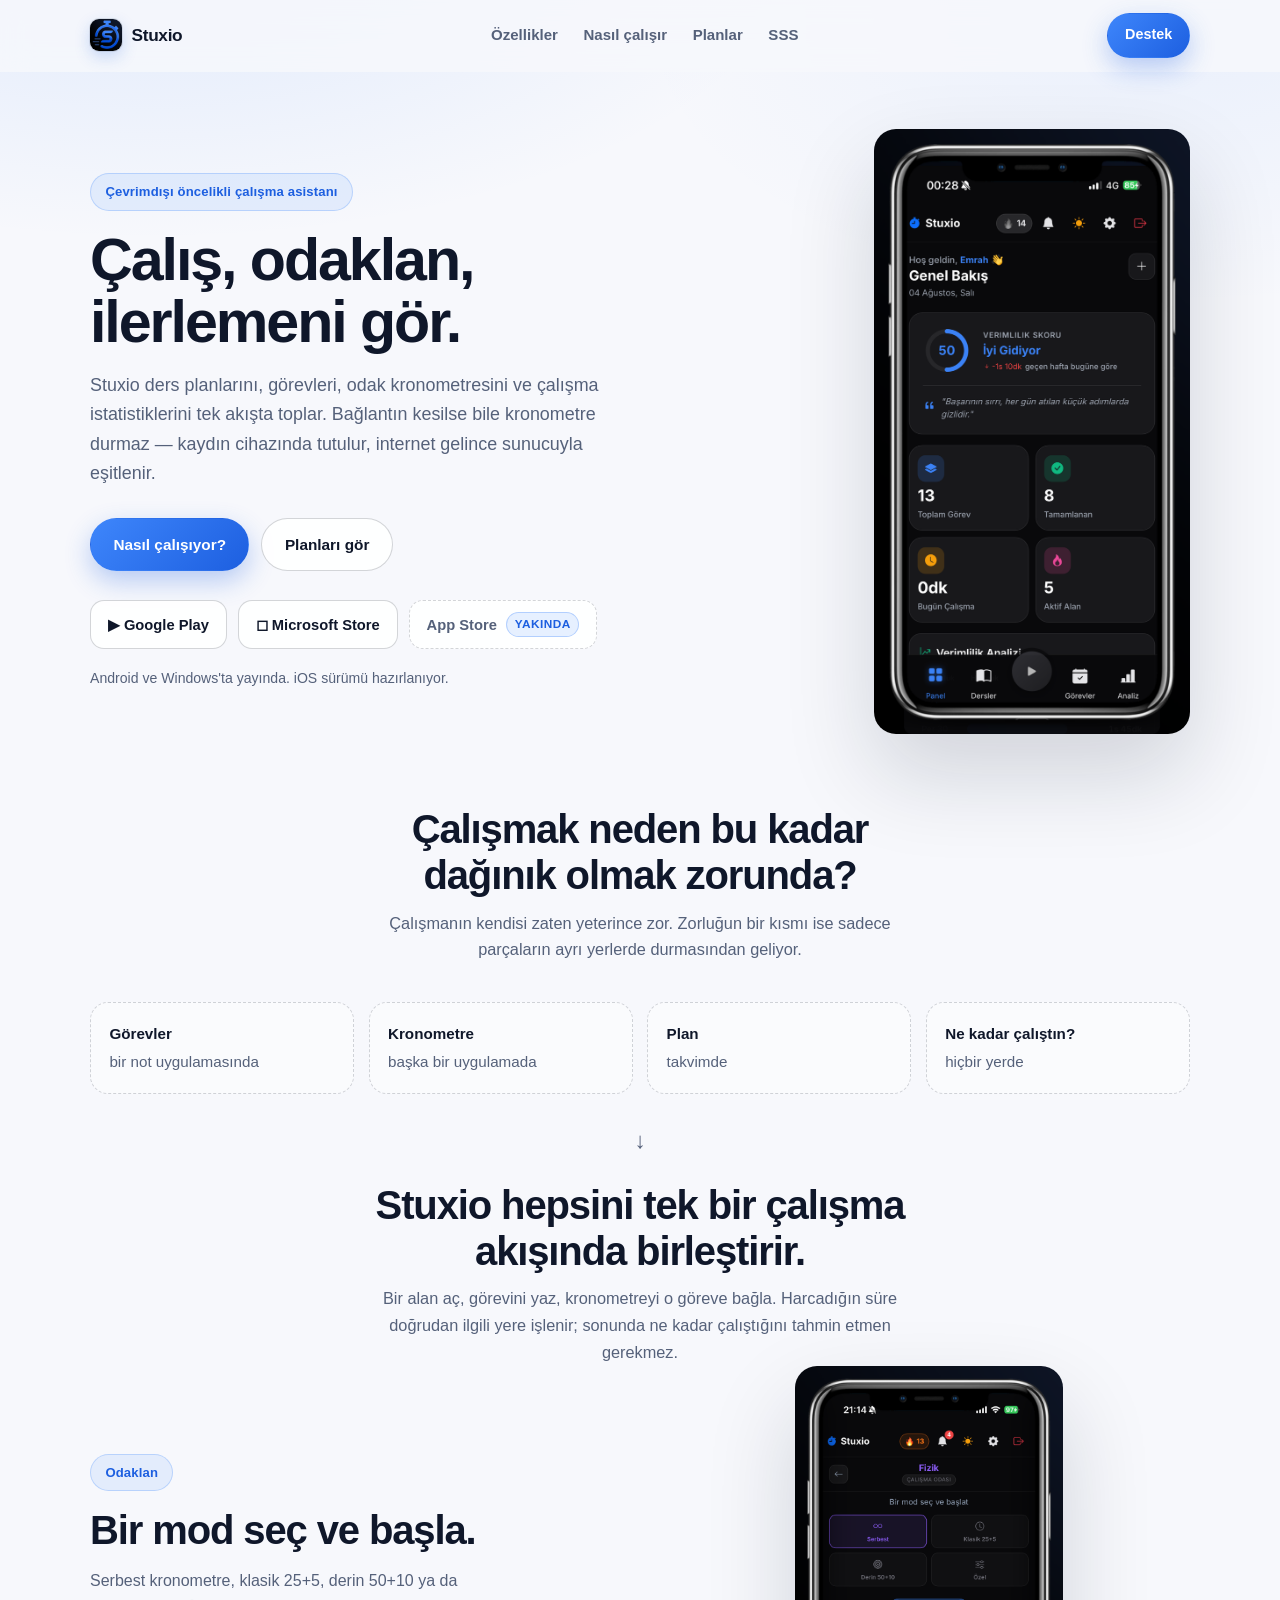
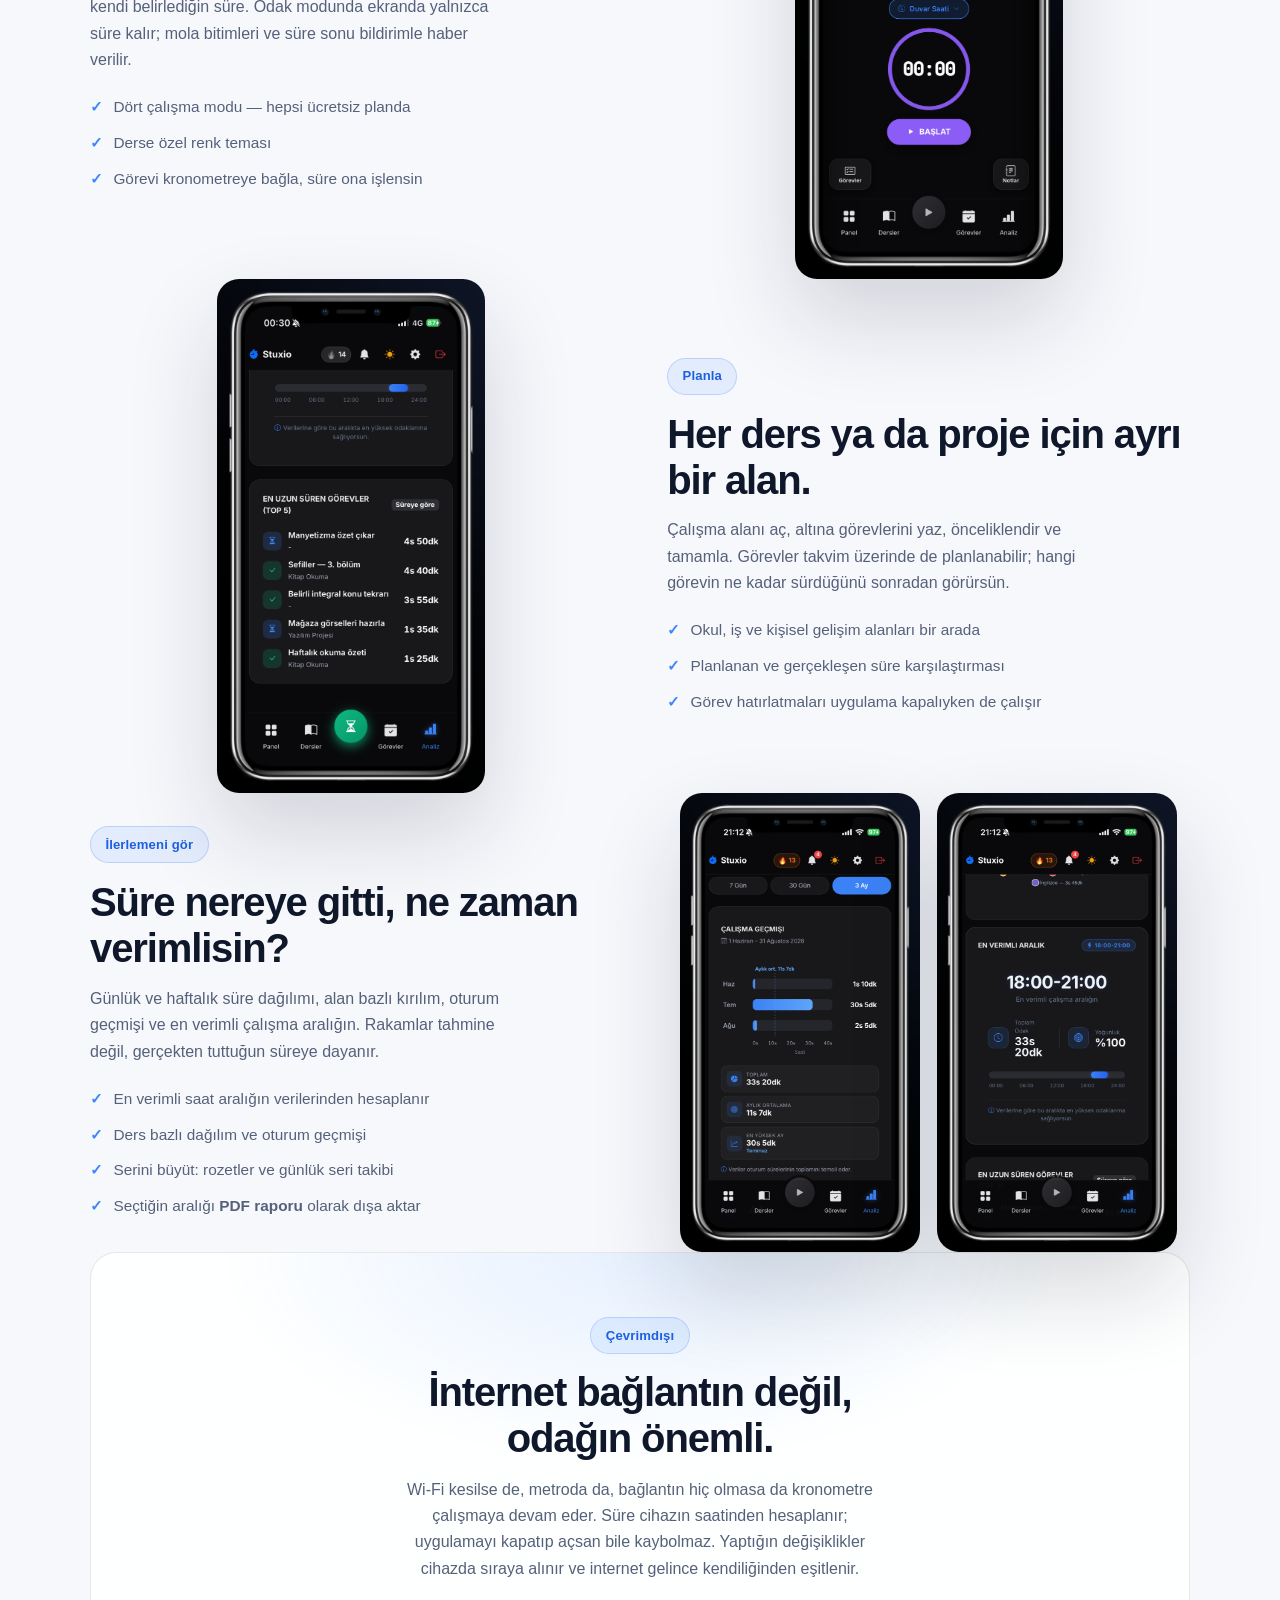
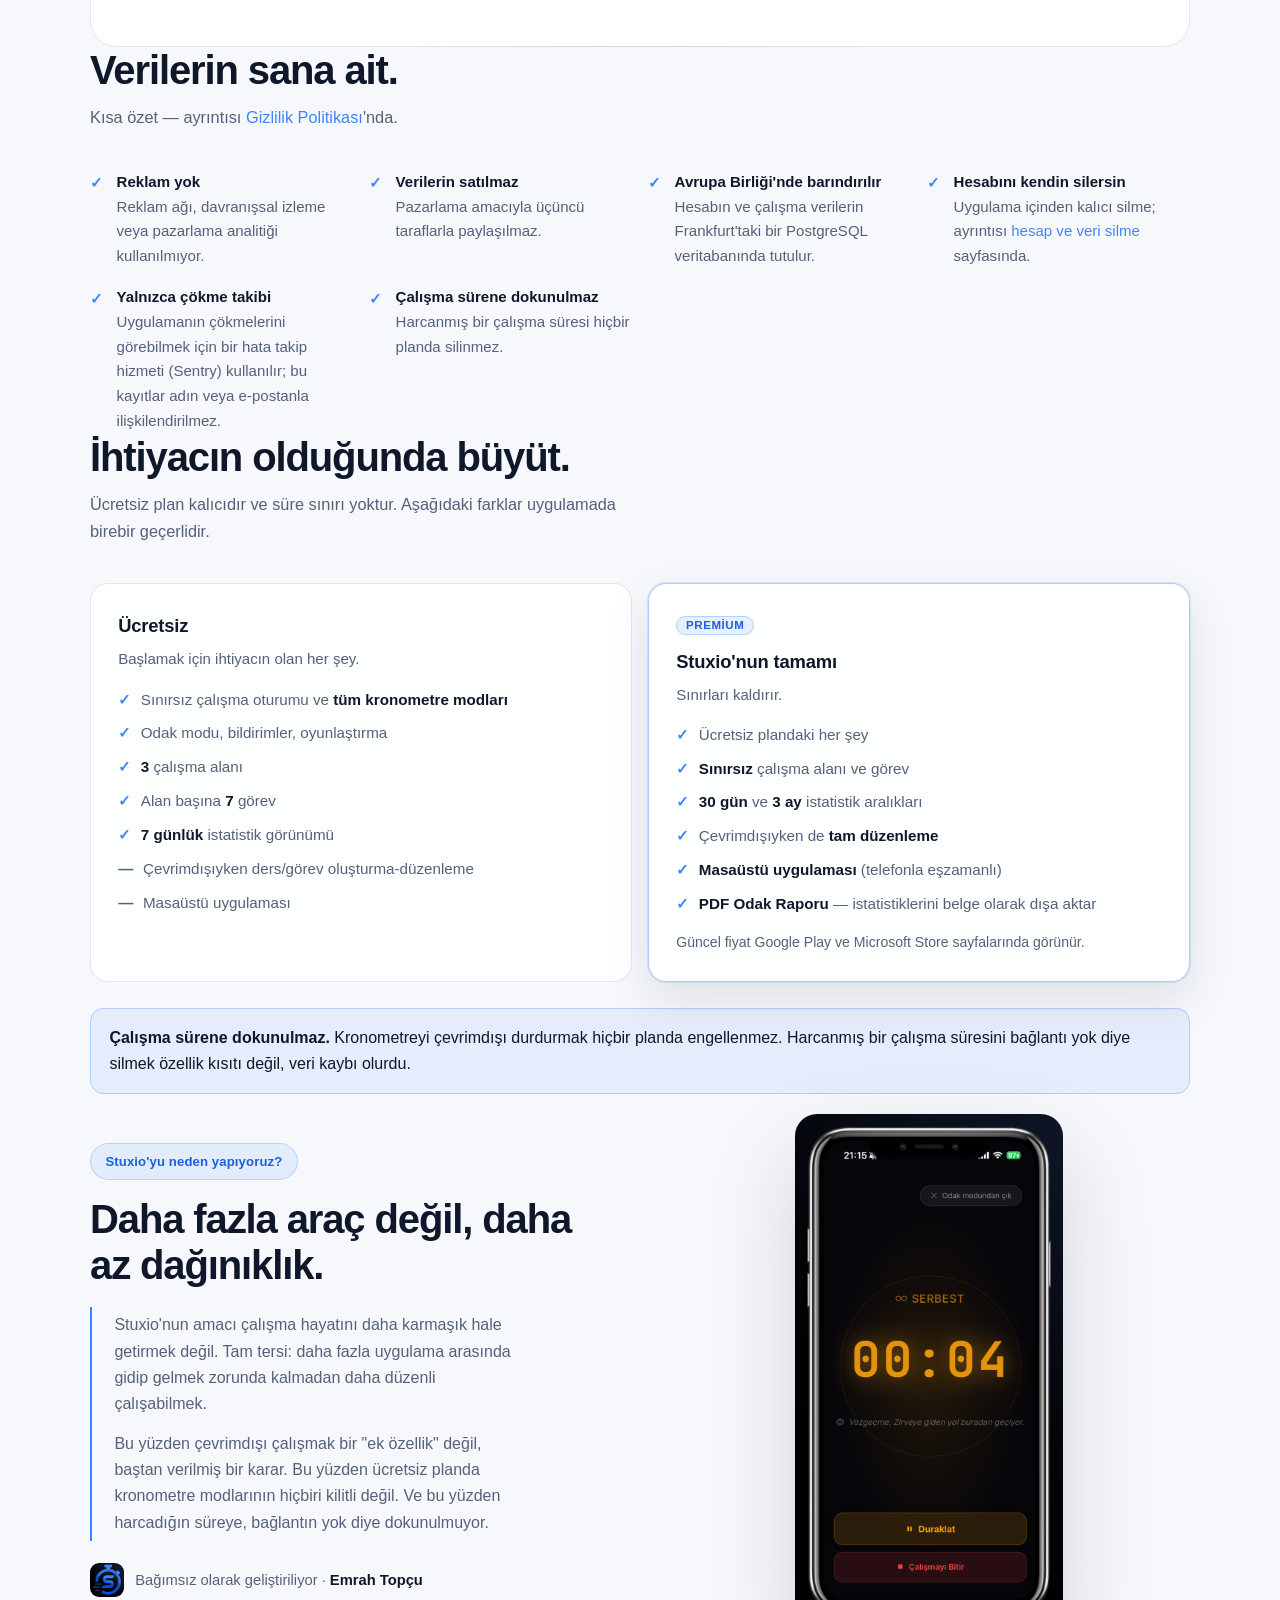
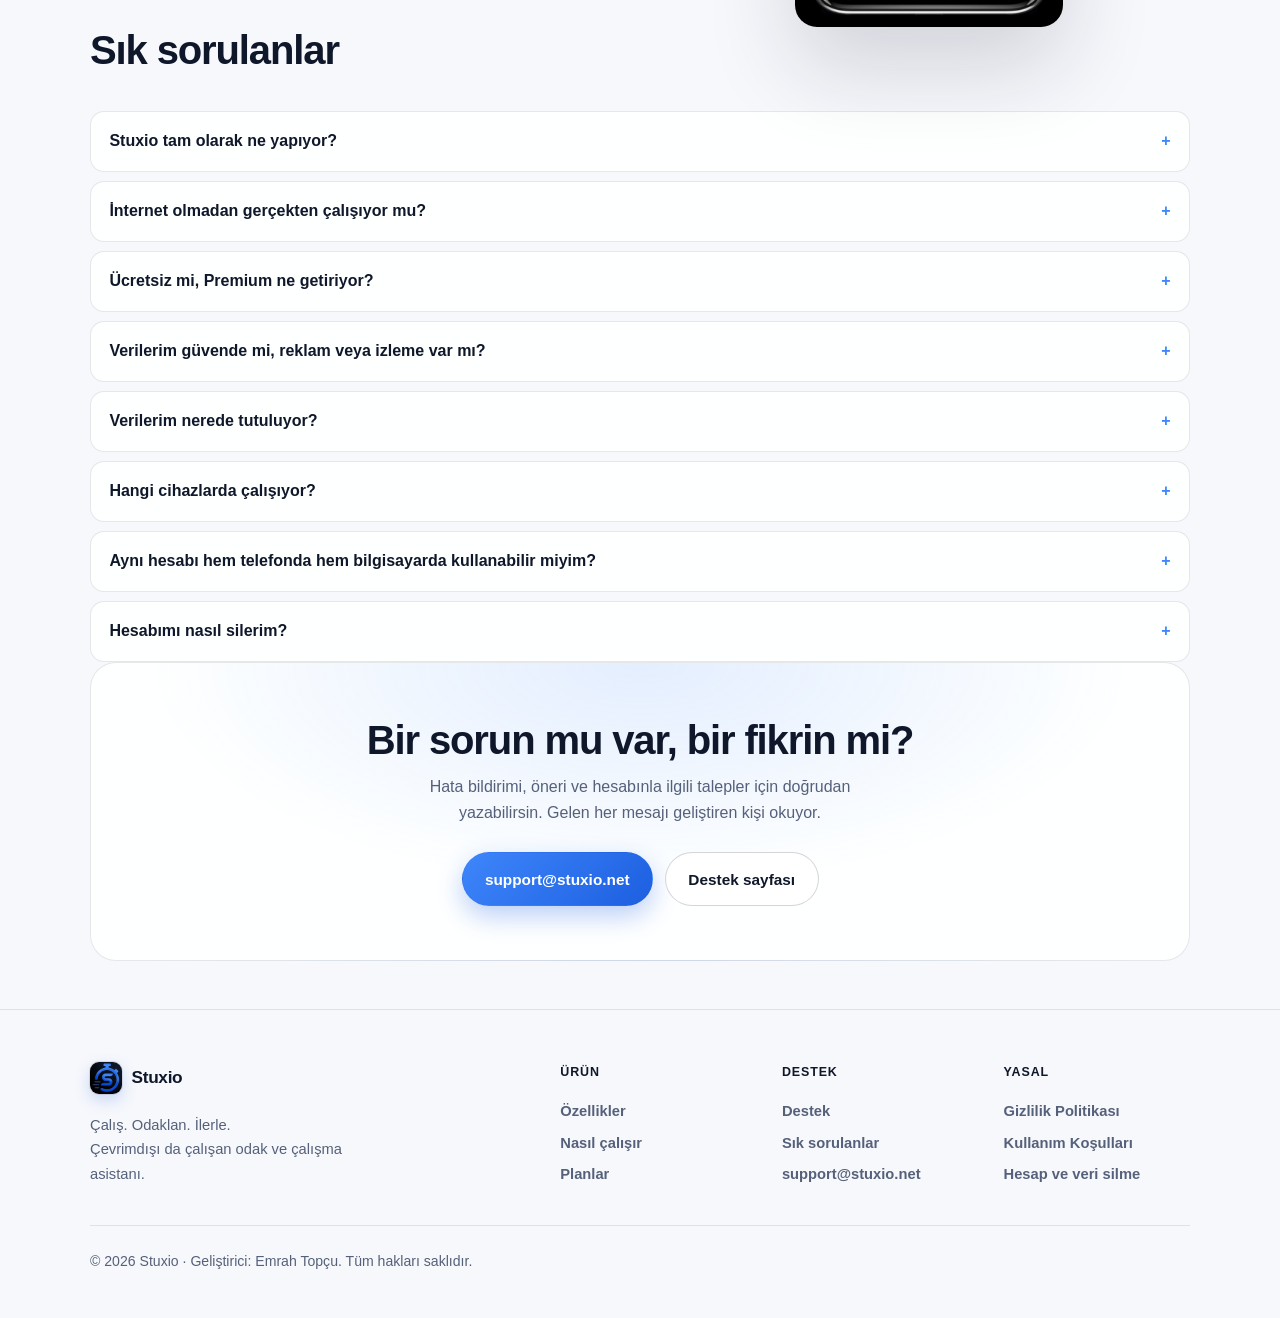
==== commit eabd9044: "Magazalar yayinda: gercek baglantilar + PDF raporu ozelligi Site hala "Stuxio henuz magazalarda yayi" ====
--- a/index.html
+++ b/index.html
@@ -43,10 +43,14 @@
   "@type": "SoftwareApplication",
   "name": "Stuxio",
   "applicationCategory": "ProductivityApplication",
-  "operatingSystem": "Android, iOS, Windows",
+  "operatingSystem": "Android, Windows",
   "description": "Ders planı, görev takibi, odak kronometresi ve çalışma istatistiklerini tek akışta birleştiren, çevrimdışı da çalışan odak asistanı.",
   "inLanguage": ["tr", "en", "de"],
   "url": "https://stuxio.net/",
+  "downloadUrl": [
+    "https://play.google.com/store/apps/details?id=com.studytime.desktopclient",
+    "https://apps.microsoft.com/detail/9MWC4B942CZ6"
+  ],
   "author": { "@type": "Person", "name": "Emrah Topçu" }
 }
 </script>
@@ -125,7 +129,7 @@
           "name": "Hangi cihazlarda çalışıyor?",
           "acceptedAnswer": {
             "@type": "Answer",
-            "text": "iOS, Android ve Windows. Uygulama .NET MAUI tabanlıdır ve üç platformda da aynı arayüzü kullanır. Türkçe, İngilizce ve Almanca dil desteği vardır."
+            "text": "Şu an Android (Google Play) ve Windows (Microsoft Store). iOS sürümü hazırlanıyor. Uygulama .NET MAUI tabanlıdır ve platformlarda aynı arayüzü kullanır. Türkçe, İngilizce ve Almanca dil desteği vardır."
           }
         },
         {
@@ -197,12 +201,12 @@
         </div>
 
         <div class="stores" style="margin-top:1.8rem">
-          <span class="store-badge">▶ Google Play <span class="soon">Yakında</span></span>
+          <a class="store-badge live" href="https://play.google.com/store/apps/details?id=com.studytime.desktopclient" target="_blank" rel="noopener">▶ Google Play</a>
+          <a class="store-badge live" href="https://apps.microsoft.com/detail/9MWC4B942CZ6" target="_blank" rel="noopener">◻ Microsoft Store</a>
           <span class="store-badge"> App Store <span class="soon">Yakında</span></span>
-          <span class="store-badge">◻ Microsoft Store <span class="soon">Yakında</span></span>
         </div>
         <p class="muted hero-note">
-          Stuxio henüz mağazalarda yayında değil. Yayın tarihi belli olduğunda burada duyurulacak.
+          Android ve Windows'ta yayında. iOS sürümü hazırlanıyor.
         </p>
       </div>
 
@@ -306,6 +310,7 @@
           <li><span class="tick">✓</span><span>En verimli saat aralığın verilerinden hesaplanır</span></li>
           <li><span class="tick">✓</span><span>Ders bazlı dağılım ve oturum geçmişi</span></li>
           <li><span class="tick">✓</span><span>Serini büyüt: rozetler ve günlük seri takibi</span></li>
+          <li><span class="tick">✓</span><span>Seçtiğin aralığı <b>PDF raporu</b> olarak dışa aktar</span></li>
         </ul>
       </div>
       <div class="story-media device-row">
@@ -409,9 +414,10 @@
           <li><span class="tick">✓</span><span><b>30 gün</b> ve <b>3 ay</b> istatistik aralıkları</span></li>
           <li><span class="tick">✓</span><span>Çevrimdışıyken de <b>tam düzenleme</b></span></li>
           <li><span class="tick">✓</span><span><b>Masaüstü uygulaması</b> (telefonla eşzamanlı)</span></li>
+          <li><span class="tick">✓</span><span><b>PDF Odak Raporu</b> — istatistiklerini belge olarak dışa aktar</span></li>
         </ul>
         <p class="muted" style="font-size:0.88rem">
-          Fiyatlandırma yayın sırasında mağaza üzerinden duyurulacaktır.
+          Güncel fiyat Google Play ve Microsoft Store sayfalarında görünür.
         </p>
       </article>
     </div>
@@ -499,8 +505,9 @@
 
     <details class="faq">
       <summary>Hangi cihazlarda çalışıyor?</summary>
-      <p>iOS, Android ve Windows. Uygulama .NET MAUI tabanlıdır ve üç platformda da aynı
-      arayüzü kullanır. Türkçe, İngilizce ve Almanca dil desteği vardır.</p>
+      <p>Şu an Android (Google Play) ve Windows (Microsoft Store). iOS sürümü
+      hazırlanıyor. Uygulama .NET MAUI tabanlıdır ve platformlarda aynı arayüzü
+      kullanır. Türkçe, İngilizce ve Almanca dil desteği vardır.</p>
     </details>
 
     <details class="faq">
--- a/assets/site.css
+++ b/assets/site.css
@@ -416,6 +416,28 @@
     border-radius: 999px;
 }
 @media (prefers-color-scheme: light) { .store-badge .soon { color: #1D5FE0; } }
+
+/* Yayında olan mağaza: rozet artık bir BAĞLANTI.
+   Ayrım kasıtlı — "Yakında" rozeti kesikli kenarlık + soluk metinle bilerek
+   tıklanamaz görünüyor. Canlı olan tam güçte metin, düz kenarlık ve hover
+   alıyor ki tıklanabilirliği rengin değil, DAVRANIŞIN kendisi anlatsın.
+   Odak halkası global :focus-visible kuralından geliyor, burada ezilmiyor. */
+.store-badge.live {
+    border-style: solid;
+    color: var(--text);
+    text-decoration: none;
+    cursor: pointer;
+    transition: border-color 0.15s ease, transform 0.15s ease;
+}
+.store-badge.live:hover {
+    border-color: var(--primary);
+    transform: translateY(-1px);
+}
+/* Hareketi azalt tercihi: yükselme kalkar, kenarlık geri bildirimi kalır. */
+@media (prefers-reduced-motion: reduce) {
+    .store-badge.live { transition: border-color 0.15s ease; }
+    .store-badge.live:hover { transform: none; }
+}
 
 /* ── SSS ───────────────────────────────────────────────────────────────── */
 
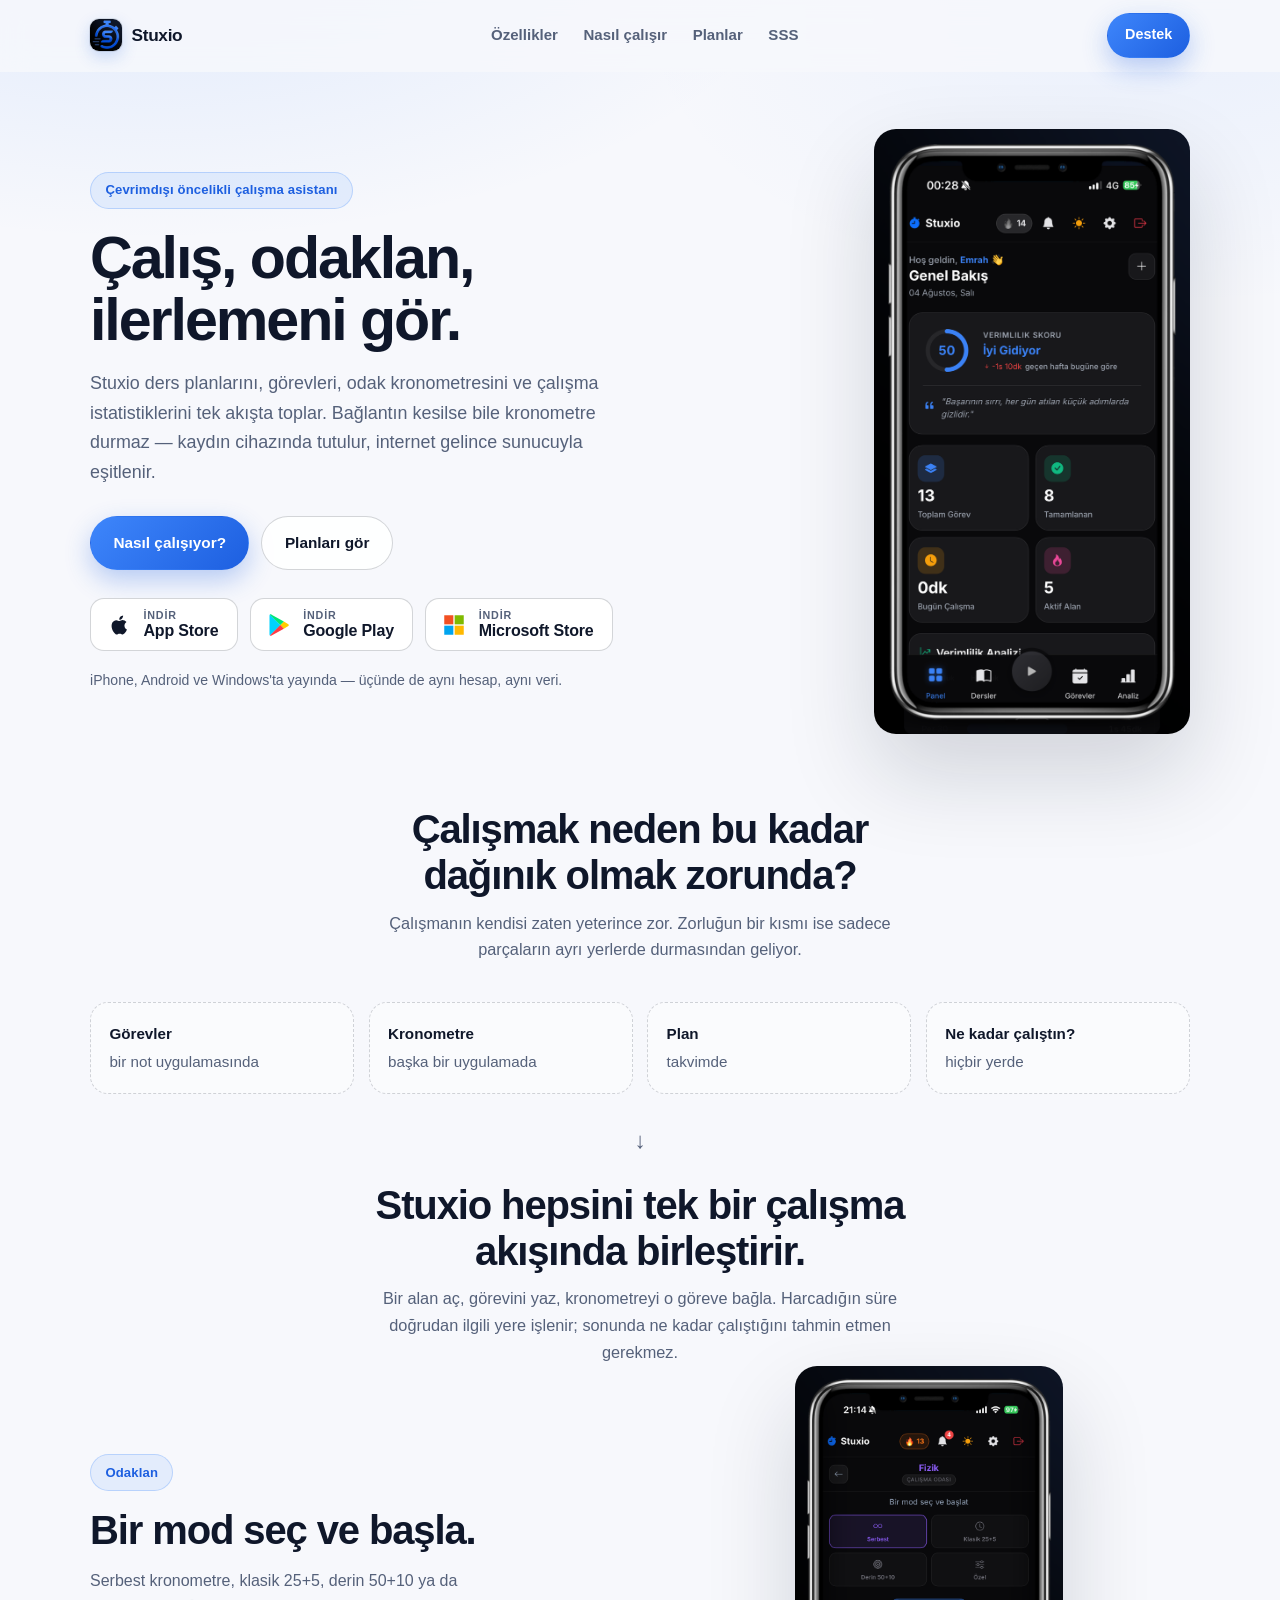
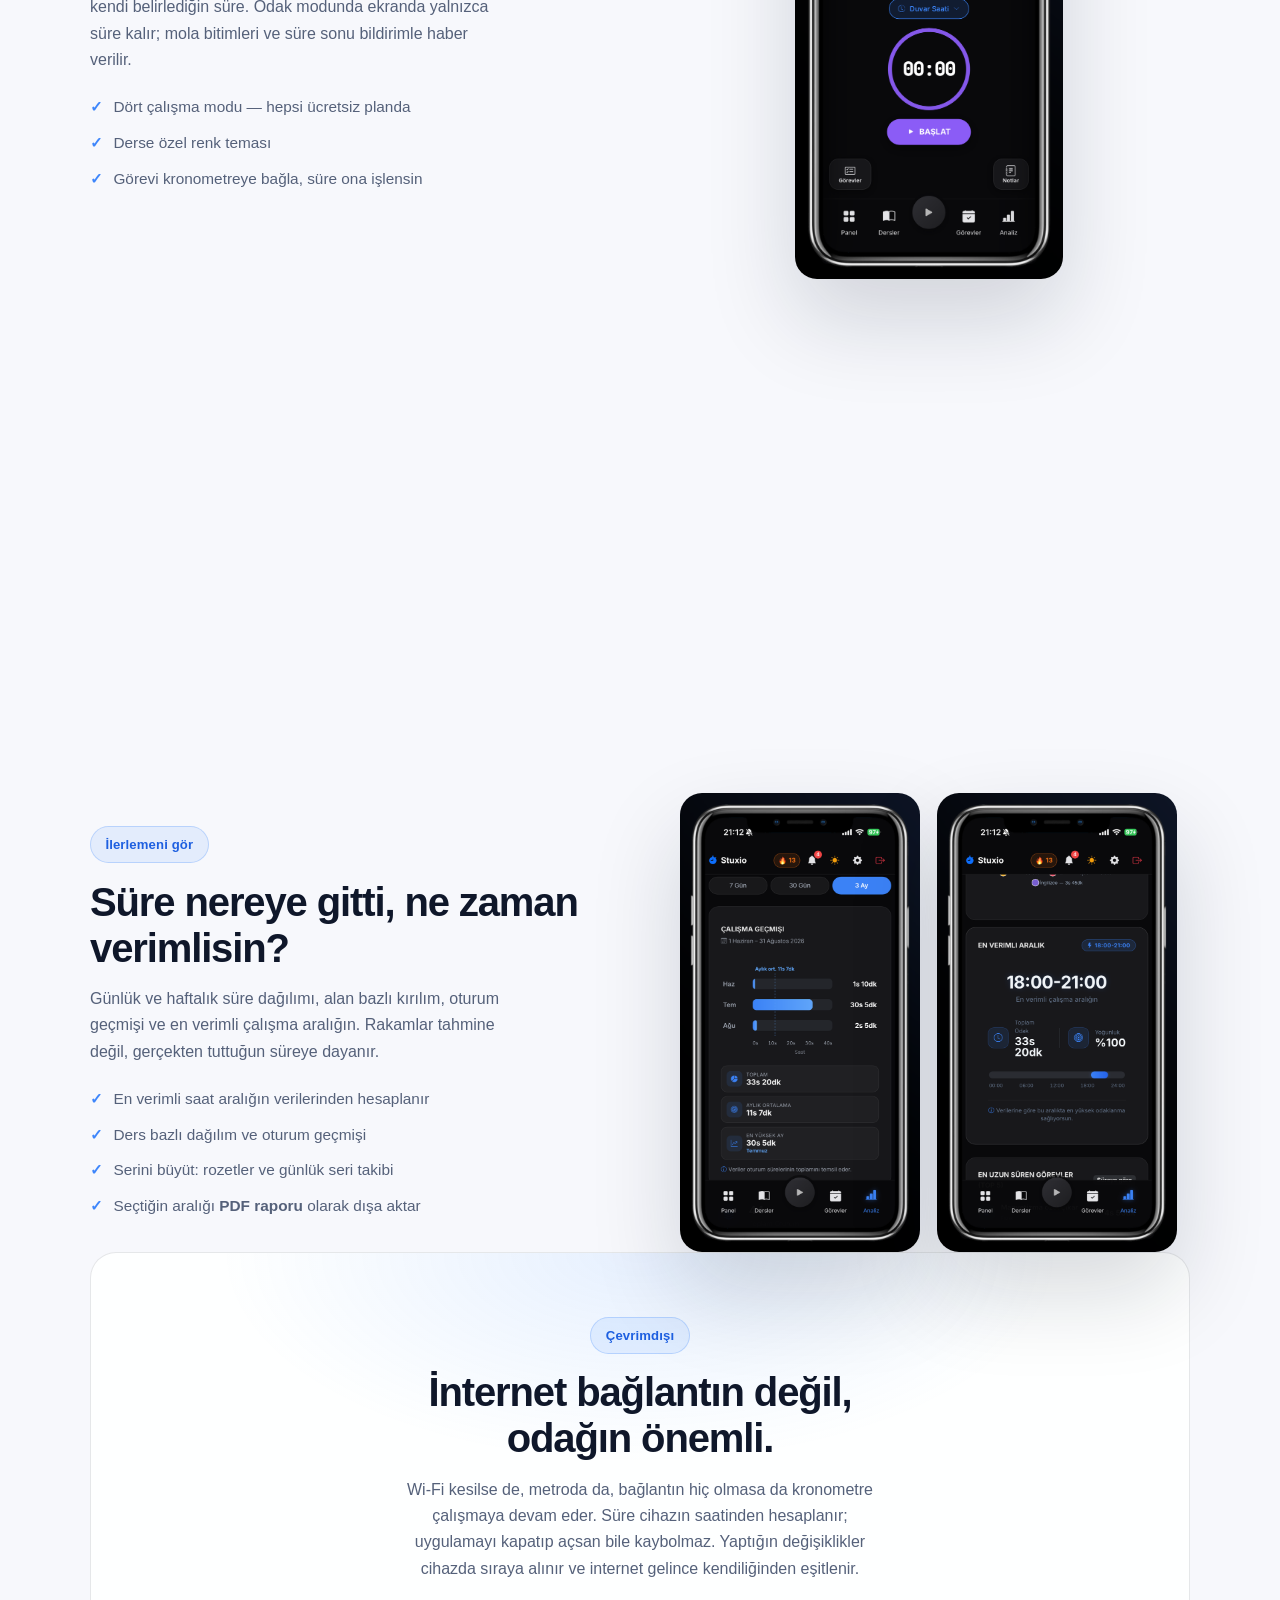
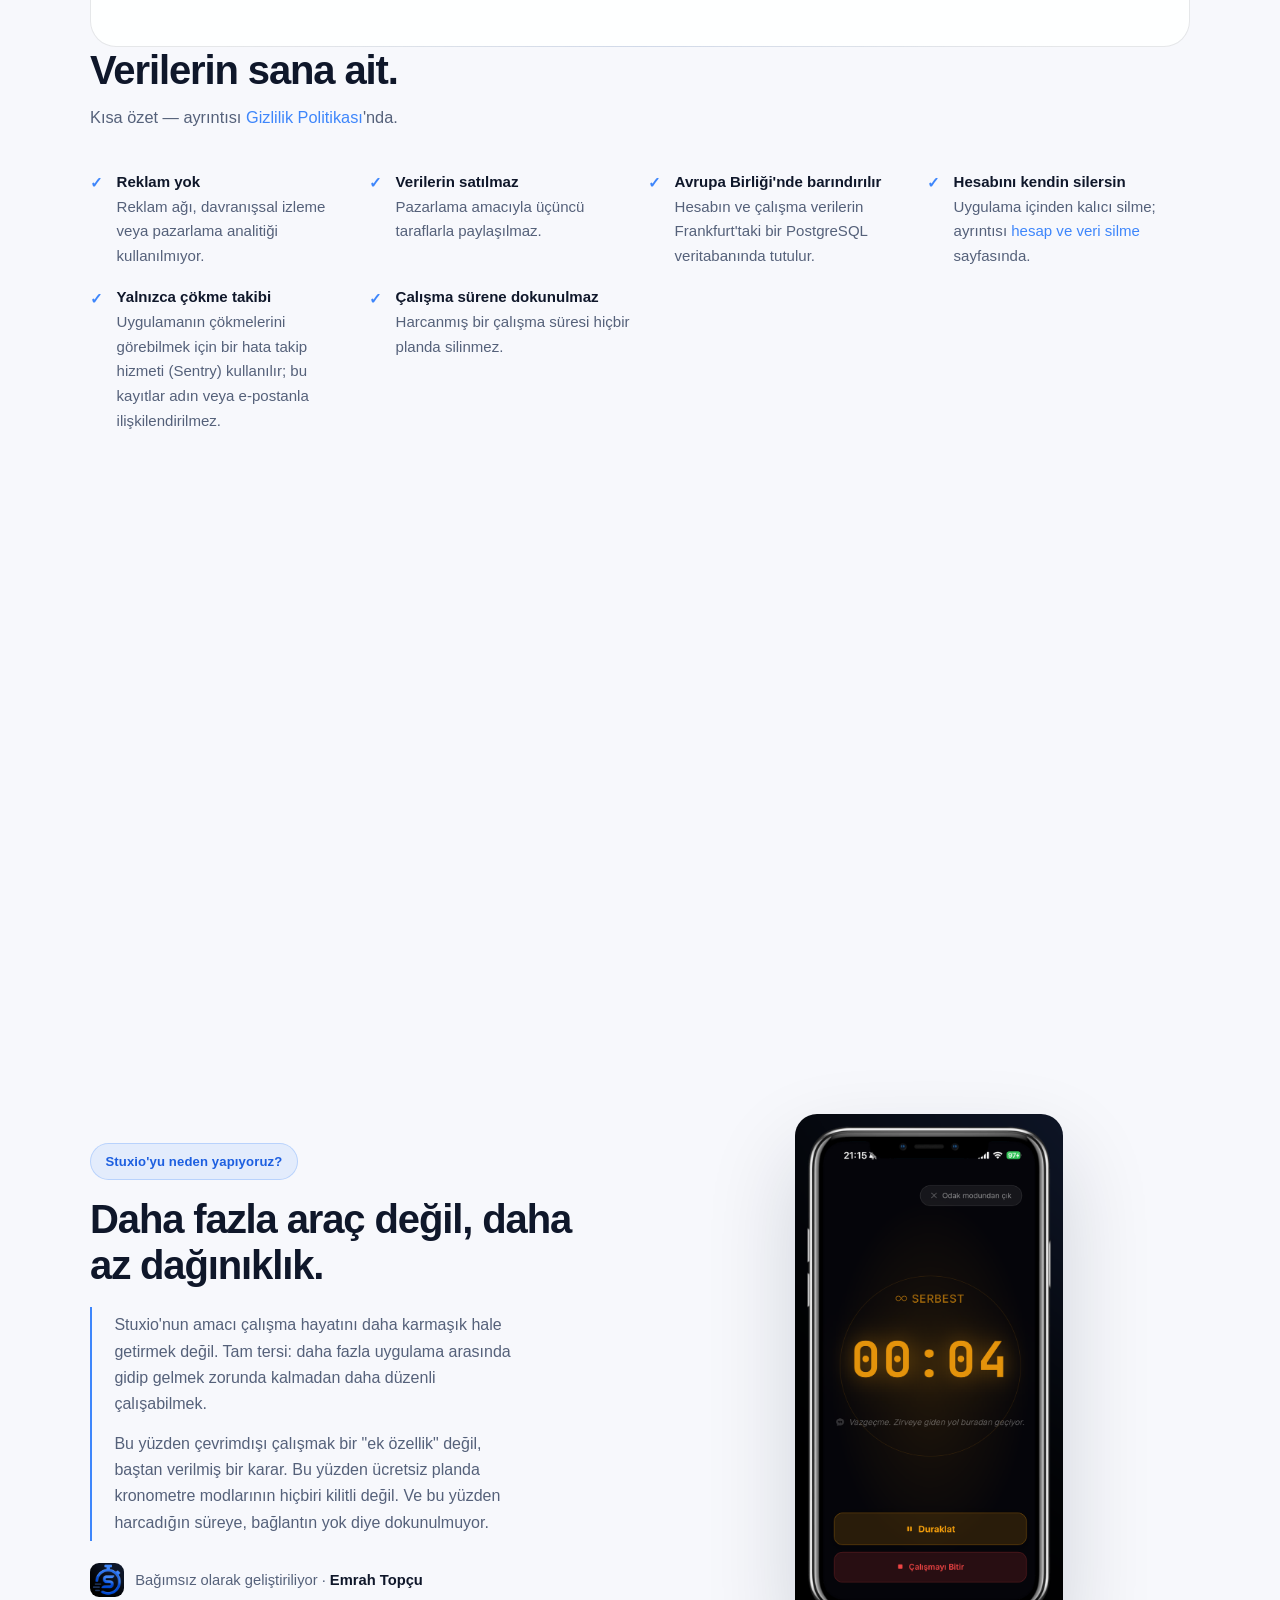
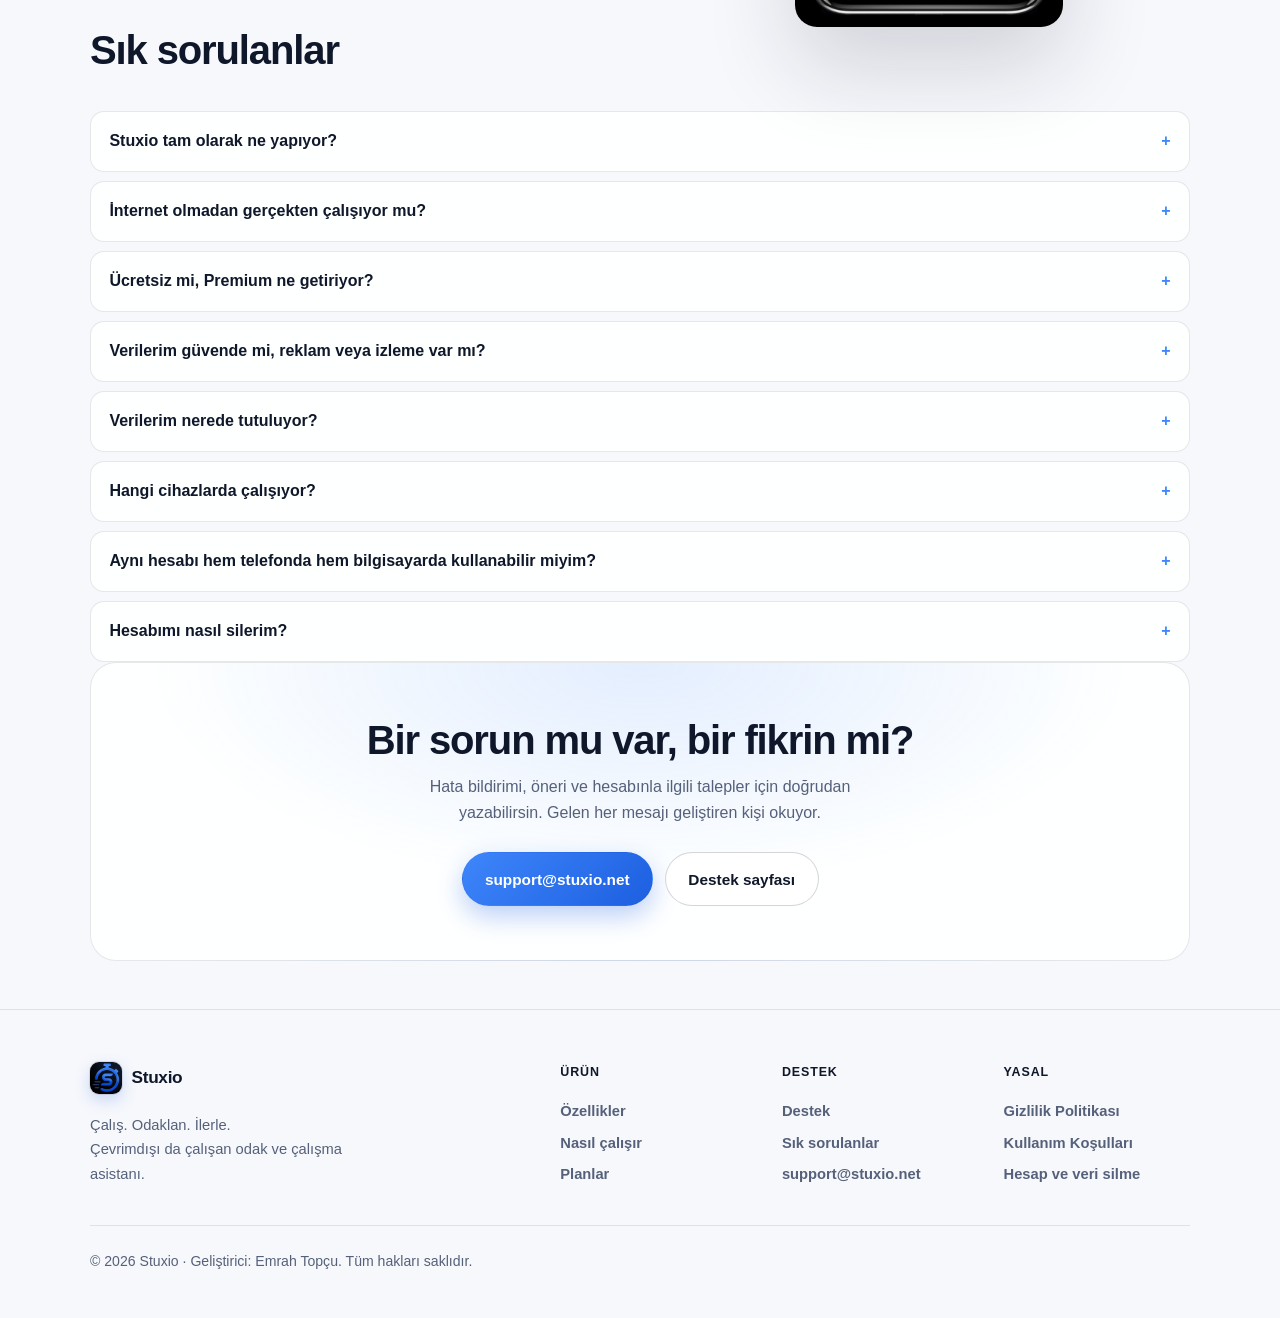
==== commit 964e24f1: "App Store bagi eklendi, magaza butonlari yeniden tasarlandi iOS 5 Eyl 2026'da onaylandi (App Store i" ====
--- a/index.html
+++ b/index.html
@@ -43,11 +43,12 @@
   "@type": "SoftwareApplication",
   "name": "Stuxio",
   "applicationCategory": "ProductivityApplication",
-  "operatingSystem": "Android, Windows",
+  "operatingSystem": "iOS, Android, Windows",
   "description": "Ders planı, görev takibi, odak kronometresi ve çalışma istatistiklerini tek akışta birleştiren, çevrimdışı da çalışan odak asistanı.",
   "inLanguage": ["tr", "en", "de"],
   "url": "https://stuxio.net/",
   "downloadUrl": [
+    "https://apps.apple.com/app/id6806873464",
     "https://play.google.com/store/apps/details?id=com.studytime.desktopclient",
     "https://apps.microsoft.com/detail/9MWC4B942CZ6"
   ],
@@ -129,7 +130,7 @@
           "name": "Hangi cihazlarda çalışıyor?",
           "acceptedAnswer": {
             "@type": "Answer",
-            "text": "Şu an Android (Google Play) ve Windows (Microsoft Store). iOS sürümü hazırlanıyor. Uygulama .NET MAUI tabanlıdır ve platformlarda aynı arayüzü kullanır. Türkçe, İngilizce ve Almanca dil desteği vardır."
+            "text": "iPhone (App Store), Android (Google Play) ve Windows (Microsoft Store). Uygulama .NET MAUI tabanlıdır ve platformlarda aynı arayüzü kullanır. Türkçe, İngilizce ve Almanca dil desteği vardır."
           }
         },
         {
@@ -200,13 +201,44 @@
           <a class="btn btn-ghost" href="#planlar">Planları gör</a>
         </div>
 
+        <!-- Uc magaza da YAYINDA (iOS 5 Eyl 2026'da onaylandi).
+             ⚠️ Bir magazanin durumu degisirse BURASI TEK BASINA YETMEZ: ayni olgu
+             SoftwareApplication semasinda (operatingSystem + downloadUrl), FAQPage
+             JSON-LD'sinde ve gorunur SSS metninde de duruyor. Dordunu birden guncelle;
+             Google sema ile sayfa icerigin birebir eslesmesini sart kosuyor. -->
         <div class="stores" style="margin-top:1.8rem">
-          <a class="store-badge live" href="https://play.google.com/store/apps/details?id=com.studytime.desktopclient" target="_blank" rel="noopener">▶ Google Play</a>
-          <a class="store-badge live" href="https://apps.microsoft.com/detail/9MWC4B942CZ6" target="_blank" rel="noopener">◻ Microsoft Store</a>
-          <span class="store-badge"> App Store <span class="soon">Yakında</span></span>
+          <a class="store-btn" href="https://apps.apple.com/app/id6806873464" target="_blank" rel="noopener"
+             aria-label="Stuxio'yu App Store'dan indir">
+            <svg class="store-btn-logo" viewBox="0 0 24 24" aria-hidden="true" focusable="false">
+              <path fill="currentColor" d="M17.05 12.54c-.02-2.2 1.8-3.26 1.88-3.31-1.02-1.5-2.62-1.7-3.19-1.72-1.36-.14-2.65.8-3.34.8-.69 0-1.75-.78-2.88-.76-1.48.02-2.85.86-3.61 2.18-1.54 2.67-.39 6.62 1.11 8.79.73 1.06 1.6 2.25 2.74 2.21 1.1-.05 1.51-.71 2.84-.71 1.32 0 1.7.71 2.86.69 1.18-.02 1.93-1.08 2.65-2.15.84-1.23 1.18-2.42 1.2-2.48-.03-.01-2.29-.88-2.31-3.49zM14.88 5.9c.6-.74 1.01-1.76.9-2.78-.87.04-1.93.58-2.56 1.31-.56.65-1.06 1.69-.92 2.68.97.08 1.97-.49 2.58-1.21z"/>
+            </svg>
+            <span class="store-btn-text"><small>İndir</small><strong>App Store</strong></span>
+          </a>
+
+          <a class="store-btn" href="https://play.google.com/store/apps/details?id=com.studytime.desktopclient" target="_blank" rel="noopener"
+             aria-label="Stuxio'yu Google Play'den indir">
+            <svg class="store-btn-logo" viewBox="0 0 24 24" aria-hidden="true" focusable="false">
+              <path fill="#00D2FF" d="M3.6 2.3c-.24.25-.38.64-.38 1.15v17.1c0 .51.14.9.38 1.15l.06.05 9.58-9.58v-.23L3.66 2.25l-.06.05z"/>
+              <path fill="#FFCE00" d="M16.4 15.4l-3.16-3.17v-.23l3.17-3.17.07.04 3.78 2.15c1.08.61 1.08 1.62 0 2.24l-3.78 2.15-.08.04z"/>
+              <path fill="#FF3A44" d="M16.47 15.36L13.24 12.1 3.6 21.7c.36.38.94.42 1.6.05l11.27-6.4z"/>
+              <path fill="#00E676" d="M16.47 8.83L5.2 2.44c-.66-.38-1.24-.33-1.6.05l9.64 9.61 3.23-3.27z"/>
+            </svg>
+            <span class="store-btn-text"><small>İndir</small><strong>Google Play</strong></span>
+          </a>
+
+          <a class="store-btn" href="https://apps.microsoft.com/detail/9MWC4B942CZ6" target="_blank" rel="noopener"
+             aria-label="Stuxio'yu Microsoft Store'dan indir">
+            <svg class="store-btn-logo" viewBox="0 0 24 24" aria-hidden="true" focusable="false">
+              <path fill="#F25022" d="M3 3h8.4v8.4H3z"/>
+              <path fill="#7FBA00" d="M12.6 3H21v8.4h-8.4z"/>
+              <path fill="#00A4EF" d="M3 12.6h8.4V21H3z"/>
+              <path fill="#FFB900" d="M12.6 12.6H21V21h-8.4z"/>
+            </svg>
+            <span class="store-btn-text"><small>İndir</small><strong>Microsoft Store</strong></span>
+          </a>
         </div>
         <p class="muted hero-note">
-          Android ve Windows'ta yayında. iOS sürümü hazırlanıyor.
+          iPhone, Android ve Windows'ta yayında — üçünde de aynı hesap, aynı veri.
         </p>
       </div>
 
@@ -326,7 +358,64 @@
     </div>
   </section>
 
-  <!-- ── 7. Çevrimdışı ────────────────────────────────────────────────── -->
+  <!-- ── 7. MASAÜSTÜ — HAZIR AMA KAPALI ────────────────────────────────
+       Bölümün işaretlemesi ve stili (.shots-grid / .shot, site.css) HAZIR.
+       Yayına alınmadı çünkü `screenshotss/` içindeki masaüstü görüntüleri
+       KULLANILAMAZ durumda (5 Eyl 2026'da tek tek açılıp bakıldı):
+
+         • lessons.png, kronometre.png, kronometre2.png, odak_mode.png →
+           üst barda uygulamanın ESKİ ADI "StudyTime" yazıyor. Marka değişti.
+         • lessons.png → Türkçe karakterler bozuk: "i? ve ki?isel geli?im s?re?lerin".
+         • genel_bakis.png → üst menü yok; kartlar "Bekleyen"/"Bugün" (artık
+           "Bugün Çalışma"/"Aktif Alan"), "Zaman Takibi" (artık "Verimlilik
+           Analizi"), "Yeni Alan" düğmesi (artık "+").
+         • kronometre.png → üç sütunlu eski düzen; şimdi Görevler/Notlar köşe
+           düğmeleri, "Duvar Saati" seçici var, düğme "BAŞLA" değil "BAŞLAT".
+
+       ⚠️ Bunları yayınlamak yanlış ürün göstermek olurdu; mobil görseller
+       (app-*.png) ise GÜNCEL, onlara dokunulmadı.
+
+       AÇMAK İÇİN: aşağıdaki dört dosyayı güncel Windows sürümünden yeniden
+       çekip `screenshotss/` içine aynı adlarla koy, sonra bu yorumu kaldır ve
+       her <img> için gerçek width/height değerlerini yaz (düzen zıplamasın).
+
+  <section class="container reveal" id="masaustu">
+    <div class="section-head">
+      <span class="eyebrow">Masaüstü</span>
+      <h2>Aynı akış, büyük ekranda.</h2>
+      <p>
+        Windows uygulaması telefondakinin küçültülmüşü değil; geniş ekranın
+        sunduğu alanı kullanır. Hesabın ve verin ortaktır — telefonda başladığın
+        oturumu masaüstünde görürsün.
+      </p>
+    </div>
+
+    <div class="shots-grid">
+      <figure class="shot">
+        <img src="screenshotss/genel_bakis.png" width="1919" height="875" loading="lazy" decoding="async"
+             alt="Stuxio masaüstü genel bakış: verimlilik skoru, görev sayıları, günün çalışma süresi ve haftalık verimlilik grafiği">
+        <figcaption>Genel bakış — günün özeti ve haftalık eğilim</figcaption>
+      </figure>
+      <figure class="shot">
+        <img src="screenshotss/lessons.png" width="1906" height="981" loading="lazy" decoding="async"
+             alt="Stuxio masaüstü dersler ekranı: alanlar kart olarak listeleniyor">
+        <figcaption>Dersler ve alanlar — okul, iş ve kişisel gelişim ayrı</figcaption>
+      </figure>
+      <figure class="shot">
+        <img src="screenshotss/kronometre.png" width="1919" height="975" loading="lazy" decoding="async"
+             alt="Stuxio masaüstü çalışma odası: mod seçimi, kronometre halkası ve başlat düğmesi">
+        <figcaption>Çalışma odası — mod seç ve başla</figcaption>
+      </figure>
+      <figure class="shot">
+        <img src="screenshotss/odak_mode.png" width="1918" height="966" loading="lazy" decoding="async"
+             alt="Stuxio masaüstü odak modu: ekranı kaplayan büyük sayaç ve duraklat/bitir düğmeleri">
+        <figcaption>Odak modu — ekranda sadece süre kalır</figcaption>
+      </figure>
+    </div>
+  </section>
+  -->
+
+  <!-- ── 8. Çevrimdışı ────────────────────────────────────────────────── -->
   <section class="container reveal">
     <div class="offline">
       <span class="eyebrow">Çevrimdışı</span>
@@ -340,7 +429,7 @@
     </div>
   </section>
 
-  <!-- ── 8. Güven ─────────────────────────────────────────────────────── -->
+  <!-- ── 9. Güven ─────────────────────────────────────────────────────── -->
   <section class="container reveal">
     <div class="section-head">
       <h2>Verilerin sana ait.</h2>
@@ -375,7 +464,7 @@
     </div>
   </section>
 
-  <!-- ── 9. Planlar ───────────────────────────────────────────────────── -->
+  <!-- ── 10. Planlar ───────────────────────────────────────────────────── -->
   <section class="container reveal" id="planlar">
     <div class="section-head">
       <h2>İhtiyacın olduğunda büyüt.</h2>
@@ -429,7 +518,7 @@
     </div>
   </section>
 
-  <!-- ── 10. Marka hikâyesi ───────────────────────────────────────────── -->
+  <!-- ── 11. Marka hikâyesi ───────────────────────────────────────────── -->
   <section class="container reveal">
     <div class="story">
       <div>
@@ -461,7 +550,7 @@
     </div>
   </section>
 
-  <!-- ── 11. SSS ──────────────────────────────────────────────────────── -->
+  <!-- ── 12. SSS ──────────────────────────────────────────────────────── -->
   <section class="container reveal" id="sss">
     <div class="section-head"><h2>Sık sorulanlar</h2></div>
 
@@ -505,8 +594,8 @@
 
     <details class="faq">
       <summary>Hangi cihazlarda çalışıyor?</summary>
-      <p>Şu an Android (Google Play) ve Windows (Microsoft Store). iOS sürümü
-      hazırlanıyor. Uygulama .NET MAUI tabanlıdır ve platformlarda aynı arayüzü
+      <p>iPhone (App Store), Android (Google Play) ve Windows (Microsoft Store).
+      Uygulama .NET MAUI tabanlıdır ve platformlarda aynı arayüzü
       kullanır. Türkçe, İngilizce ve Almanca dil desteği vardır.</p>
     </details>
 
@@ -525,7 +614,7 @@
     </details>
   </section>
 
-  <!-- ── 12. Final CTA ────────────────────────────────────────────────── -->
+  <!-- ── 13. Final CTA ────────────────────────────────────────────────── -->
   <section class="container reveal">
     <div class="final-cta">
       <h2>Bir sorun mu var, bir fikrin mi?</h2>
--- a/assets/site.css
+++ b/assets/site.css
@@ -389,56 +389,68 @@
 
 /* ── Mağaza rozetleri ──────────────────────────────────────────────────── */
 
-.stores { display: flex; flex-wrap: wrap; gap: 0.7rem; }
-
-.store-badge {
+.stores { display: flex; flex-wrap: wrap; gap: 0.75rem; }
+
+/* MAGAZA BUTONU — App Store / Google Play / Microsoft Store.
+   5 Eyl 2026'da uc magaza da yayina girince eski `.store-badge` yerine geldi.
+   O rozetler metin + tek karakterlik sozde-logoydu ("▶", "◻") ve "Yakında"
+   durumunu tasimak icin kesikli kenarlik kullaniyordu; artik bekleyen magaza yok.
+
+   Tasarim, magazalarin kendi rozet dilini izler: logo solda, ustte kucuk fiil
+   ("Indir"), altta magaza adi. Tanidik oldugu icin tiklanabilirligi anlatmak
+   gerekmiyor.
+
+   ⚠️ Logolar SATIR ICI SVG. Disaridan gorsel cekilmiyor: ek istek, olasi 404 ve
+   izleme yok; renk/boyut CSS'ten yonetiliyor ve koyu/acik temada da dogru duruyor.
+   Apple markasi `currentColor` kullanir (tek renkli marka kurali), digerleri kendi
+   resmi renklerini tasir. */
+.store-btn {
     display: inline-flex;
     align-items: center;
-    gap: 0.6rem;
-    padding: 0.7rem 1.05rem;
+    gap: 0.7rem;
+    padding: 0.62rem 1.15rem 0.62rem 0.95rem;
     border-radius: 14px;
-    border: 1px dashed var(--border-strong);
-    background: var(--surface);
-    color: var(--text-muted);
-    font-weight: 650;
-    font-size: 0.92rem;
-    cursor: default;
-}
-.store-badge .soon {
-    font-size: 0.74rem;
-    font-weight: 800;
-    letter-spacing: 0.04em;
-    text-transform: uppercase;
-    color: #7ea9ff;
-    border: 1px solid rgba(62, 134, 251, 0.3);
-    background: rgba(62, 134, 251, 0.12);
-    padding: 0.1rem 0.45rem;
-    border-radius: 999px;
-}
-@media (prefers-color-scheme: light) { .store-badge .soon { color: #1D5FE0; } }
-
-/* Yayında olan mağaza: rozet artık bir BAĞLANTI.
-   Ayrım kasıtlı — "Yakında" rozeti kesikli kenarlık + soluk metinle bilerek
-   tıklanamaz görünüyor. Canlı olan tam güçte metin, düz kenarlık ve hover
-   alıyor ki tıklanabilirliği rengin değil, DAVRANIŞIN kendisi anlatsın.
-   Odak halkası global :focus-visible kuralından geliyor, burada ezilmiyor. */
-.store-badge.live {
-    border-style: solid;
+    border: 1px solid var(--border-strong);
+    background: var(--surface-solid);
     color: var(--text);
     text-decoration: none;
-    cursor: pointer;
-    transition: border-color 0.15s ease, transform 0.15s ease;
-}
-.store-badge.live:hover {
+    line-height: 1.15;
+    transition: border-color 0.18s var(--ease), transform 0.18s var(--ease), box-shadow 0.18s var(--ease);
+}
+
+.store-btn-logo { width: 26px; height: 26px; flex: none; }
+
+.store-btn-text { display: flex; flex-direction: column; }
+.store-btn-text small {
+    font-size: 0.67rem;
+    letter-spacing: 0.08em;
+    text-transform: uppercase;
+    color: var(--text-muted);
+    font-weight: 700;
+}
+.store-btn-text strong { font-size: 1rem; font-weight: 700; letter-spacing: -0.01em; }
+
+.store-btn:hover,
+.store-btn:focus-visible {
     border-color: var(--primary);
-    transform: translateY(-1px);
-}
-/* Hareketi azalt tercihi: yükselme kalkar, kenarlık geri bildirimi kalır. */
+    transform: translateY(-2px);
+    box-shadow: 0 10px 26px rgba(62, 134, 251, 0.18);
+}
+
+/* ⚠️ Odak halkasi kaldirilmadi, GORUNUR kilindi: butonlar klavyeyle de gezilir. */
+.store-btn:focus-visible { outline: 2px solid var(--primary); outline-offset: 3px; }
+
 @media (prefers-reduced-motion: reduce) {
-    .store-badge.live { transition: border-color 0.15s ease; }
-    .store-badge.live:hover { transform: none; }
-}
-
+    .store-btn { transition: none; }
+    .store-btn:hover, .store-btn:focus-visible { transform: none; }
+}
+
+/* Dar telefonlarda butonlar tam genislige yayilir; yan yana sikisip
+   dokunma hedefi kucultmezler. */
+@media (max-width: 430px) {
+    .stores { gap: 0.6rem; }
+    .store-btn { flex: 1 1 100%; justify-content: center; }
+}
 /* ── SSS ───────────────────────────────────────────────────────────────── */
 
 details.faq {
@@ -618,3 +630,39 @@
     .cta-row .btn { width: 100%; }
     .offline { padding: 2.4rem 1rem; }
 }
+
+/* ── MASAÜSTÜ EKRAN GÖRÜNTÜLERİ ─────────────────────────────────────────── */
+
+/* Telefon görselleri (.device) dikey ve tek tek anlatılıyor; masaüstü görselleri
+   GENİŞ ve yan yana daha iyi okunuyor. İki sütun, dar ekranda tek sütuna iner.
+   ⚠️ auto-fit + minmax KULLANILMADI: görseller 1900px genişliğinde, üçe bölününce
+   ekran görüntüsündeki metin okunamayacak kadar küçülüyordu. En fazla iki sütun. */
+.shots-grid {
+    display: grid;
+    grid-template-columns: repeat(2, minmax(0, 1fr));
+    gap: 1.25rem;
+    margin-top: 2rem;
+}
+
+@media (max-width: 860px) {
+    .shots-grid { grid-template-columns: minmax(0, 1fr); }
+}
+
+.shot { margin: 0; }
+
+.shot img {
+    display: block;
+    width: 100%;
+    height: auto;
+    border-radius: var(--radius);
+    border: 1px solid var(--border);
+    background: var(--surface-solid);
+    box-shadow: var(--shadow);
+}
+
+.shot figcaption {
+    margin-top: 0.65rem;
+    font-size: 0.88rem;
+    color: var(--text-muted);
+    text-align: center;
+}
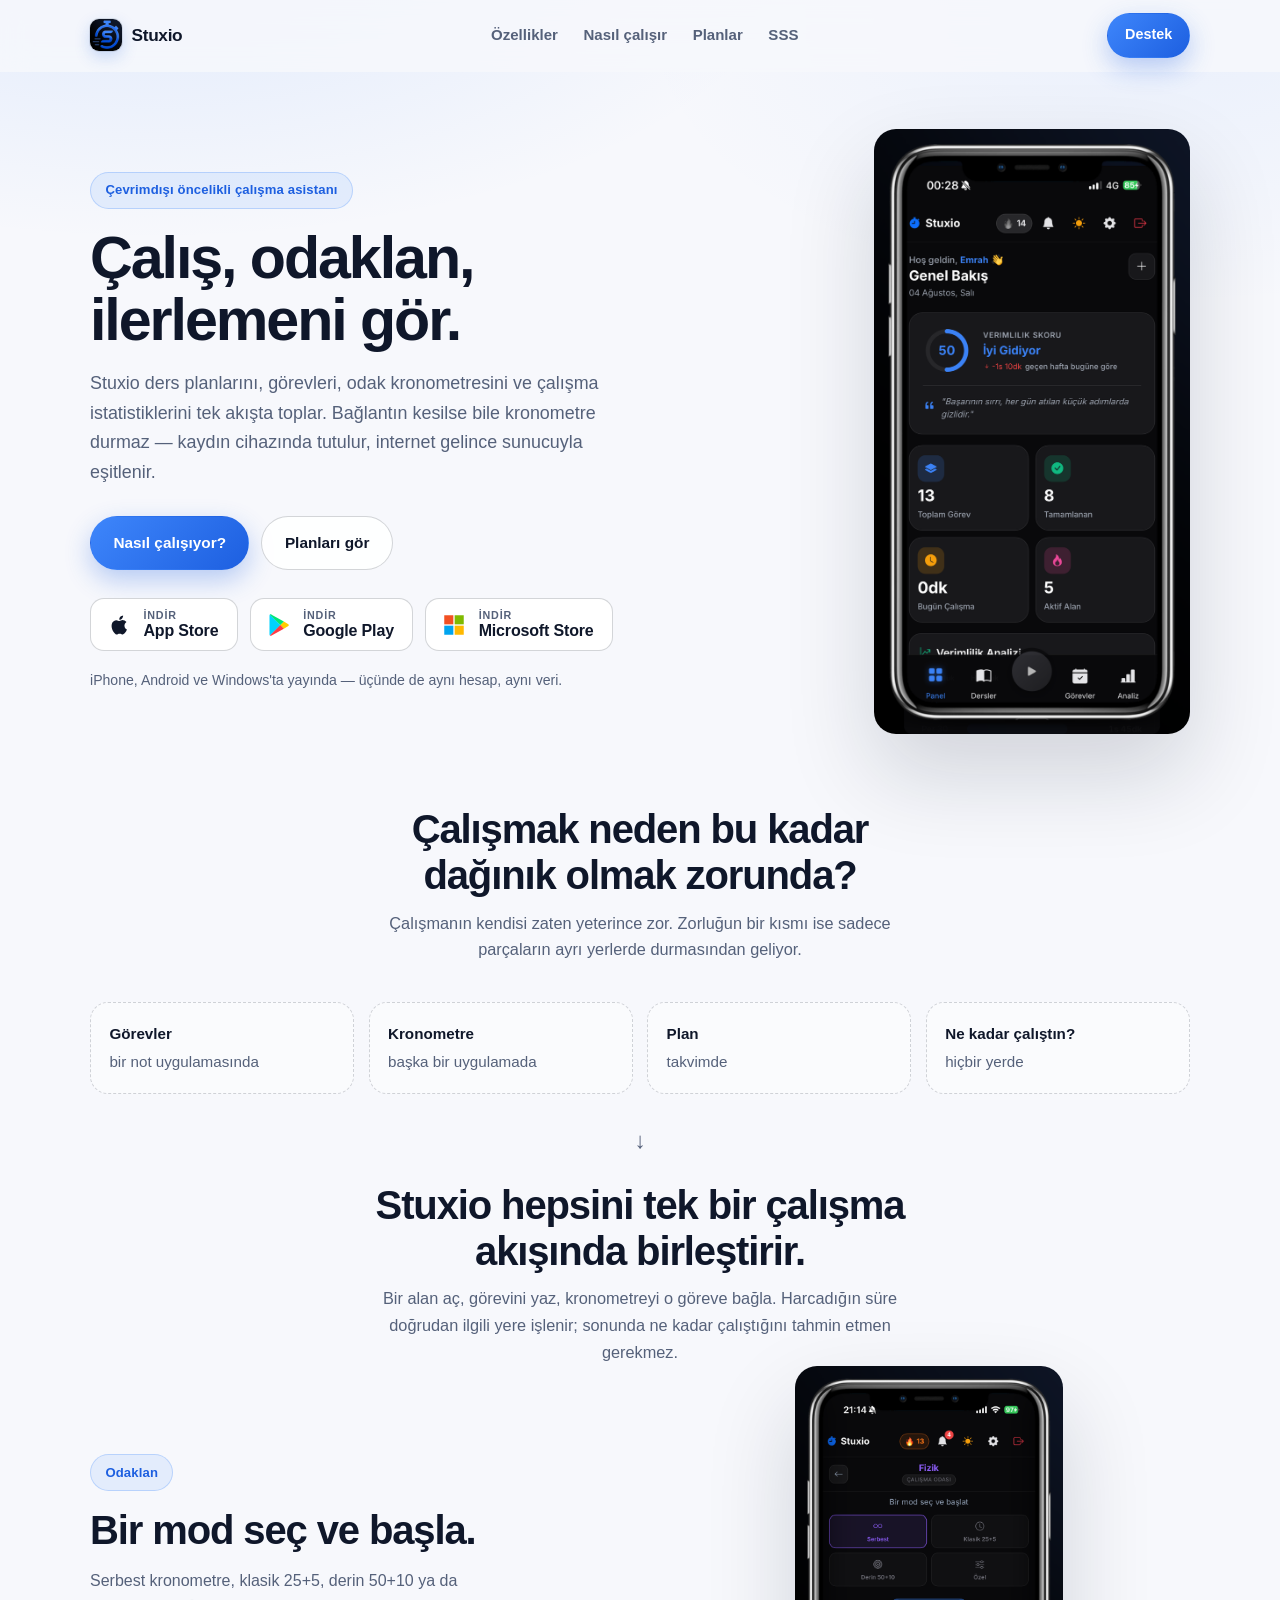
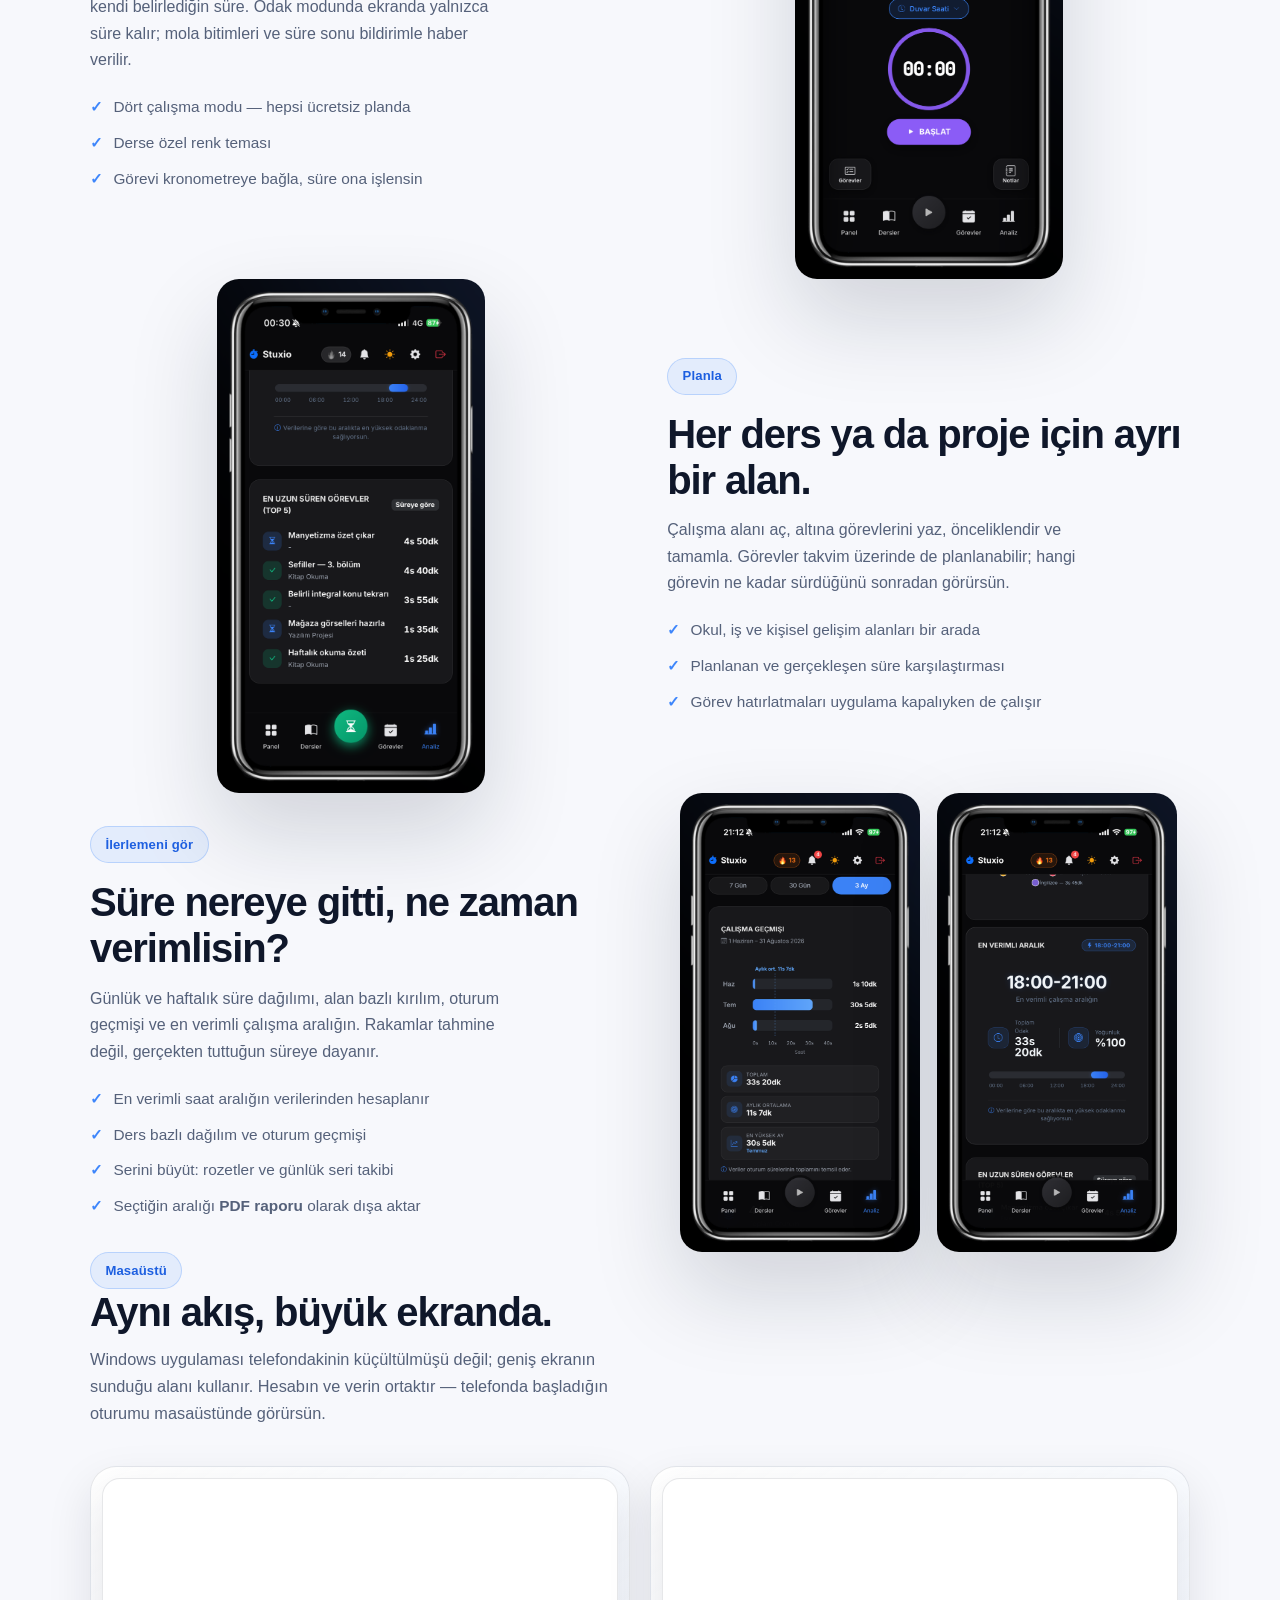
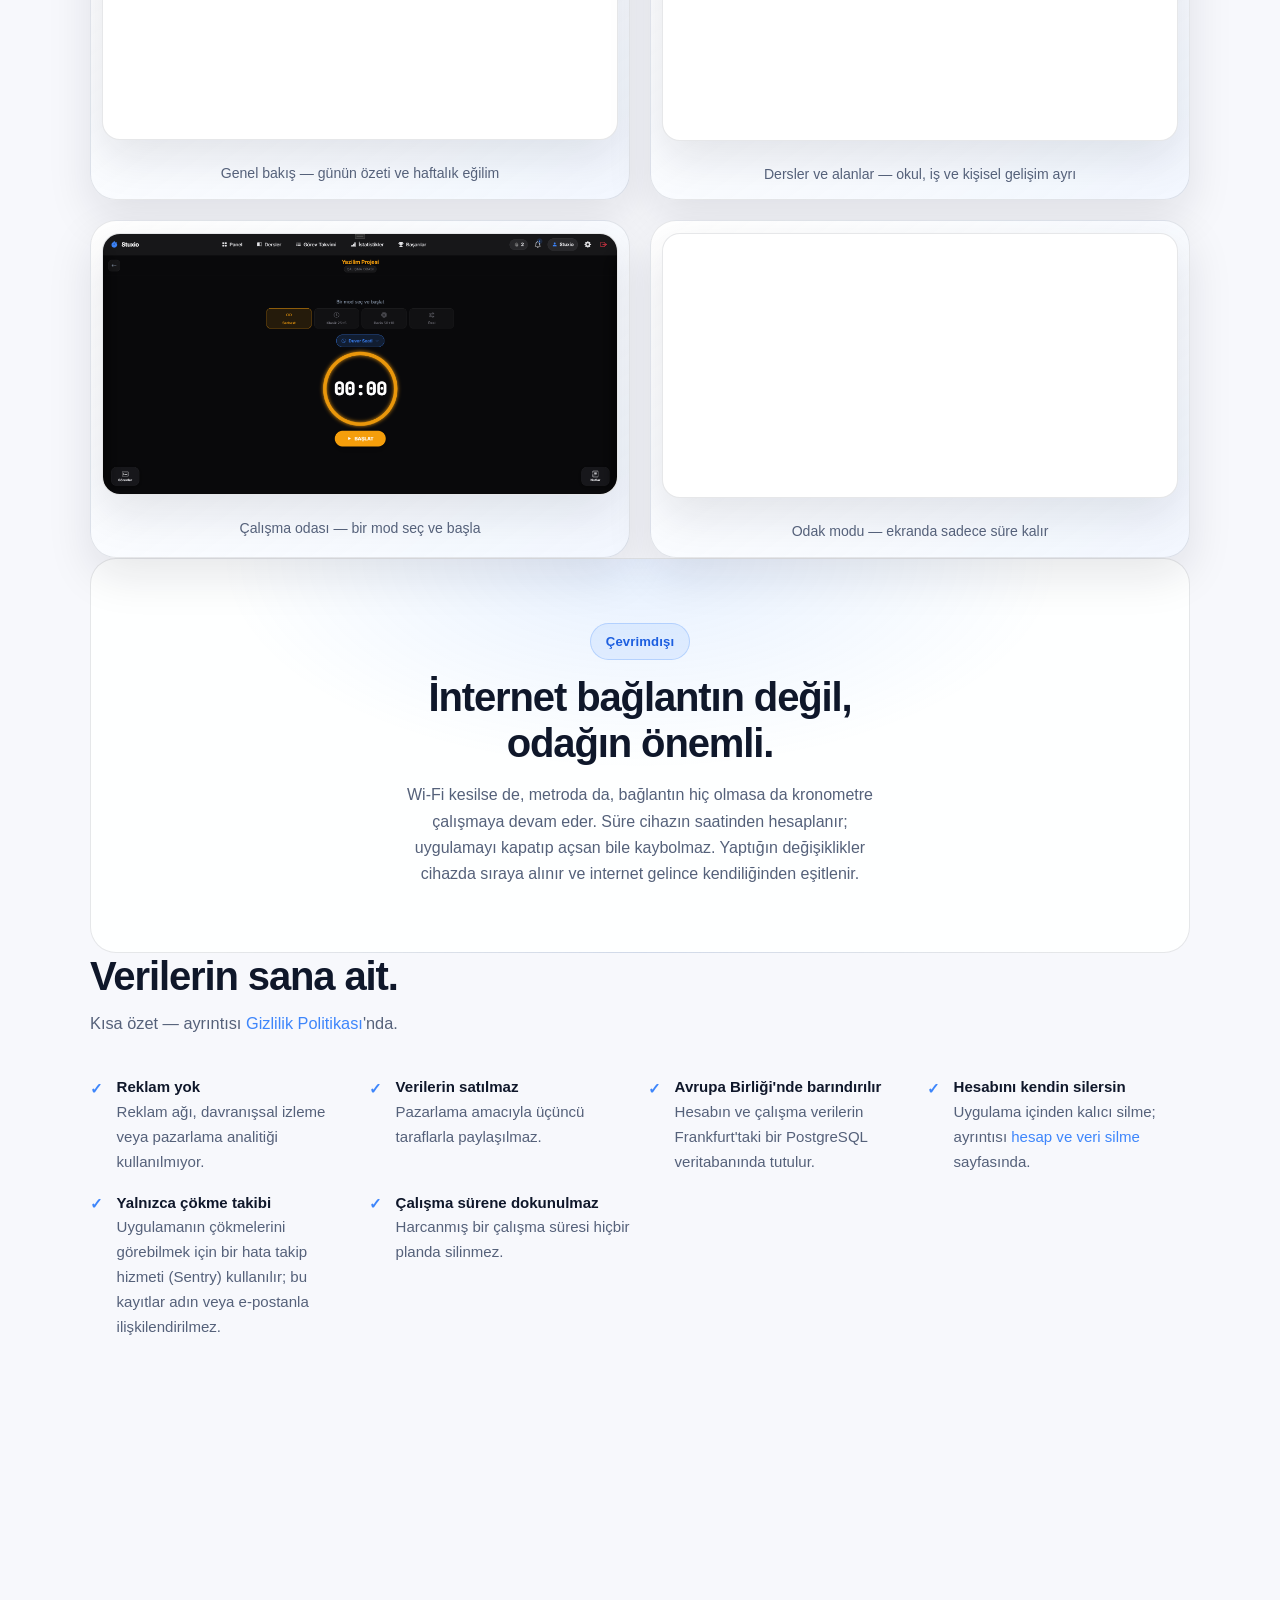
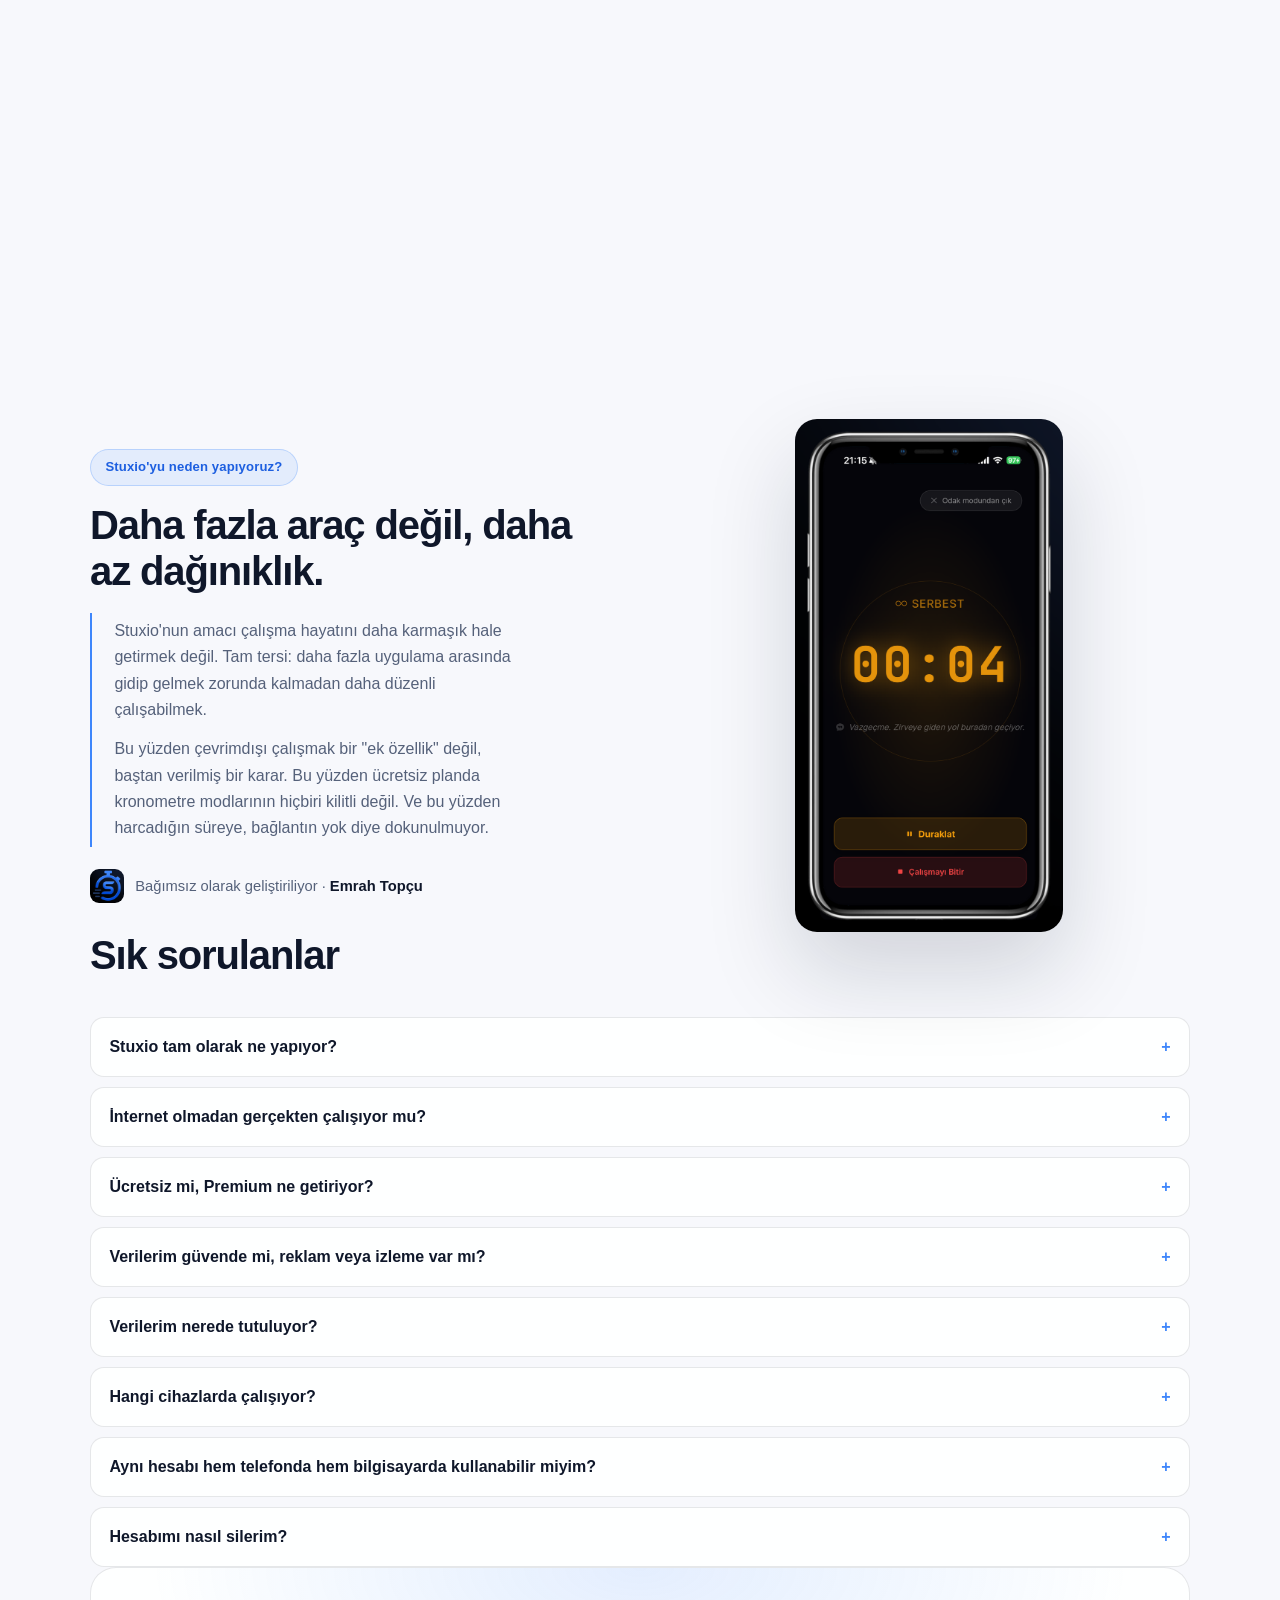
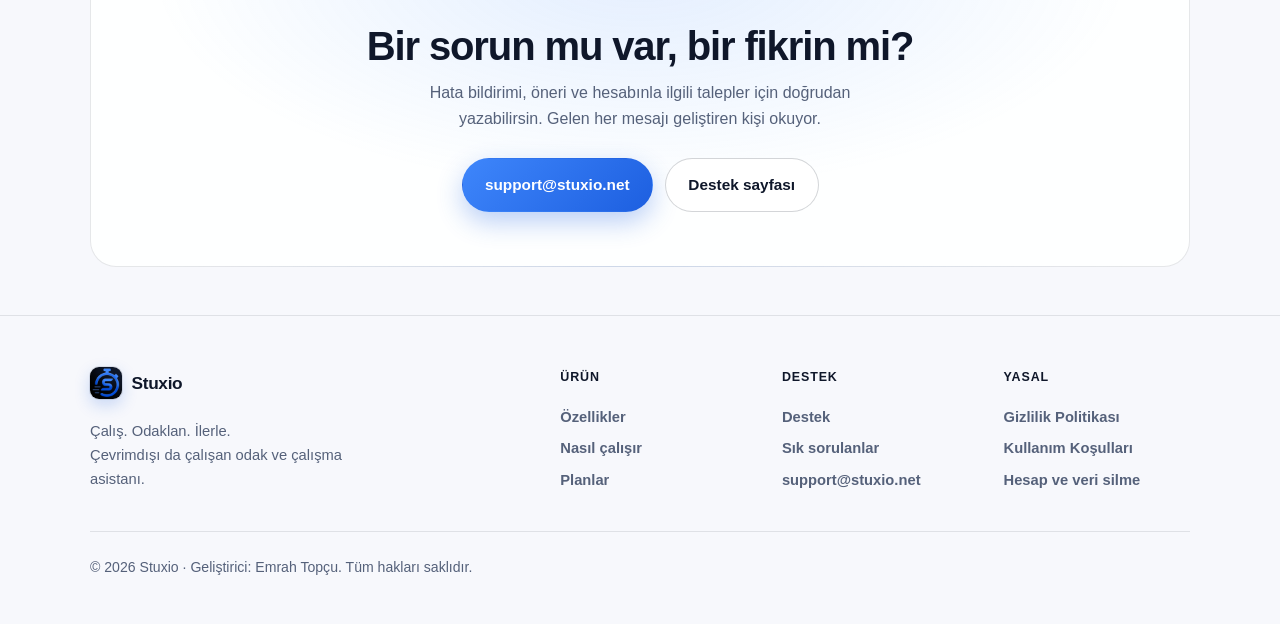
==== commit d8e85882: "Masaustu bolumu acildi: guncel ekran goruntuleriyle Dort gorsel 23 Agu 2026 tarihli Windows surumund" ====
--- a/index.html
+++ b/index.html
@@ -358,27 +358,16 @@
     </div>
   </section>
 
-  <!-- ── 7. MASAÜSTÜ — HAZIR AMA KAPALI ────────────────────────────────
-       Bölümün işaretlemesi ve stili (.shots-grid / .shot, site.css) HAZIR.
-       Yayına alınmadı çünkü `screenshotss/` içindeki masaüstü görüntüleri
-       KULLANILAMAZ durumda (5 Eyl 2026'da tek tek açılıp bakıldı):
-
-         • lessons.png, kronometre.png, kronometre2.png, odak_mode.png →
-           üst barda uygulamanın ESKİ ADI "StudyTime" yazıyor. Marka değişti.
-         • lessons.png → Türkçe karakterler bozuk: "i? ve ki?isel geli?im s?re?lerin".
-         • genel_bakis.png → üst menü yok; kartlar "Bekleyen"/"Bugün" (artık
-           "Bugün Çalışma"/"Aktif Alan"), "Zaman Takibi" (artık "Verimlilik
-           Analizi"), "Yeni Alan" düğmesi (artık "+").
-         • kronometre.png → üç sütunlu eski düzen; şimdi Görevler/Notlar köşe
-           düğmeleri, "Duvar Saati" seçici var, düğme "BAŞLA" değil "BAŞLAT".
-
-       ⚠️ Bunları yayınlamak yanlış ürün göstermek olurdu; mobil görseller
-       (app-*.png) ise GÜNCEL, onlara dokunulmadı.
-
-       AÇMAK İÇİN: aşağıdaki dört dosyayı güncel Windows sürümünden yeniden
-       çekip `screenshotss/` içine aynı adlarla koy, sonra bu yorumu kaldır ve
-       her <img> için gerçek width/height değerlerini yaz (düzen zıplamasın).
-
+  <!-- ── 7. Masaüstü ──────────────────────────────────────────────────
+       Görseller 23 Ağu 2026 tarihli, GÜNCEL Windows sürümünden (Stuxio markası,
+       üst menü, doğru kart düzeni). 2 Ağustos'takiler eski marka dönemine aitti
+       ("StudyTime") ve bilerek kullanılmadı — bkz. screenshotss/OKU-masaustu.md.
+
+       ⚠️ Dördü de KOYU tema. Karışık tema ızgarada dağınık durur; yenileyeceksen
+       tek temada kal.
+       ⚠️ width/height her görselin GERÇEK ölçüsüdür ve oranları farklıdır. Ortak
+       bir değer vermek düzeni bozar; görsel değişirse bu sayılar da değişmeli
+       (yoksa yüklenirken sayfa zıplar). -->
   <section class="container reveal" id="masaustu">
     <div class="section-head">
       <span class="eyebrow">Masaüstü</span>
@@ -392,28 +381,27 @@
 
     <div class="shots-grid">
       <figure class="shot">
-        <img src="screenshotss/genel_bakis.png" width="1919" height="875" loading="lazy" decoding="async"
-             alt="Stuxio masaüstü genel bakış: verimlilik skoru, görev sayıları, günün çalışma süresi ve haftalık verimlilik grafiği">
+        <img src="screenshotss/genel_bakis.png" width="1919" height="974" loading="lazy" decoding="async"
+             alt="Stuxio masaüstü genel bakış: verimlilik skoru, toplam ve tamamlanan görev, günün çalışma süresi, aktif alan sayısı ve haftalık verimlilik grafiği">
         <figcaption>Genel bakış — günün özeti ve haftalık eğilim</figcaption>
       </figure>
       <figure class="shot">
-        <img src="screenshotss/lessons.png" width="1906" height="981" loading="lazy" decoding="async"
-             alt="Stuxio masaüstü dersler ekranı: alanlar kart olarak listeleniyor">
+        <img src="screenshotss/lessons.png" width="1919" height="976" loading="lazy" decoding="async"
+             alt="Stuxio masaüstü dersler ekranı: İngilizce, Matematik ve Yazılım Projesi alanları kart olarak, her biri kendi rengiyle">
         <figcaption>Dersler ve alanlar — okul, iş ve kişisel gelişim ayrı</figcaption>
       </figure>
       <figure class="shot">
-        <img src="screenshotss/kronometre.png" width="1919" height="975" loading="lazy" decoding="async"
-             alt="Stuxio masaüstü çalışma odası: mod seçimi, kronometre halkası ve başlat düğmesi">
-        <figcaption>Çalışma odası — mod seç ve başla</figcaption>
+        <img src="screenshotss/kronometre.png" width="1918" height="974" loading="lazy" decoding="async"
+             alt="Stuxio masaüstü çalışma odası: Serbest, Klasik 25+5, Derin 50+10 ve Özel mod seçenekleri, kronometre halkası ve başlat düğmesi">
+        <figcaption>Çalışma odası — bir mod seç ve başla</figcaption>
       </figure>
       <figure class="shot">
-        <img src="screenshotss/odak_mode.png" width="1918" height="966" loading="lazy" decoding="async"
-             alt="Stuxio masaüstü odak modu: ekranı kaplayan büyük sayaç ve duraklat/bitir düğmeleri">
+        <img src="screenshotss/odak_mode.png" width="1919" height="986" loading="lazy" decoding="async"
+             alt="Stuxio masaüstü odak modu: ekranı kaplayan büyük sayaç, duraklat ve çalışmayı bitir düğmeleri">
         <figcaption>Odak modu — ekranda sadece süre kalır</figcaption>
       </figure>
     </div>
   </section>
-  -->
 
   <!-- ── 8. Çevrimdışı ────────────────────────────────────────────────── -->
   <section class="container reveal">
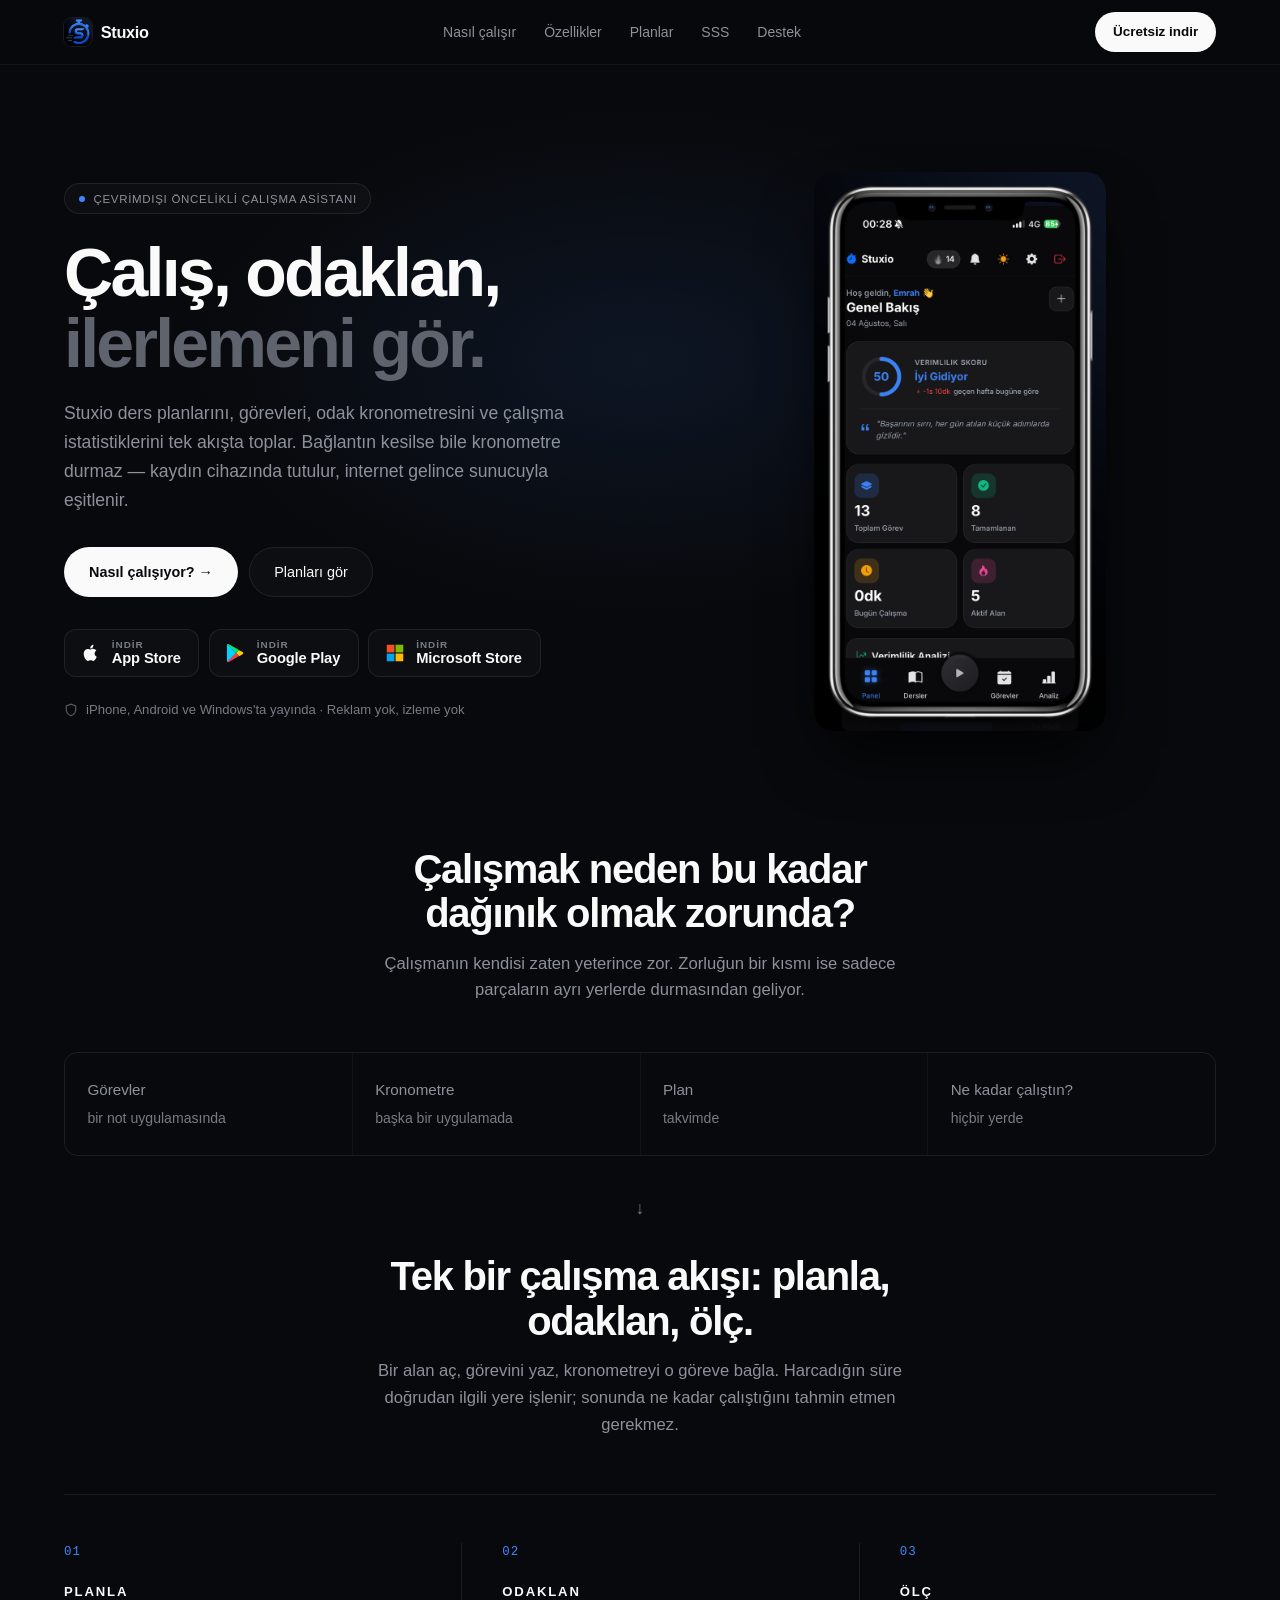
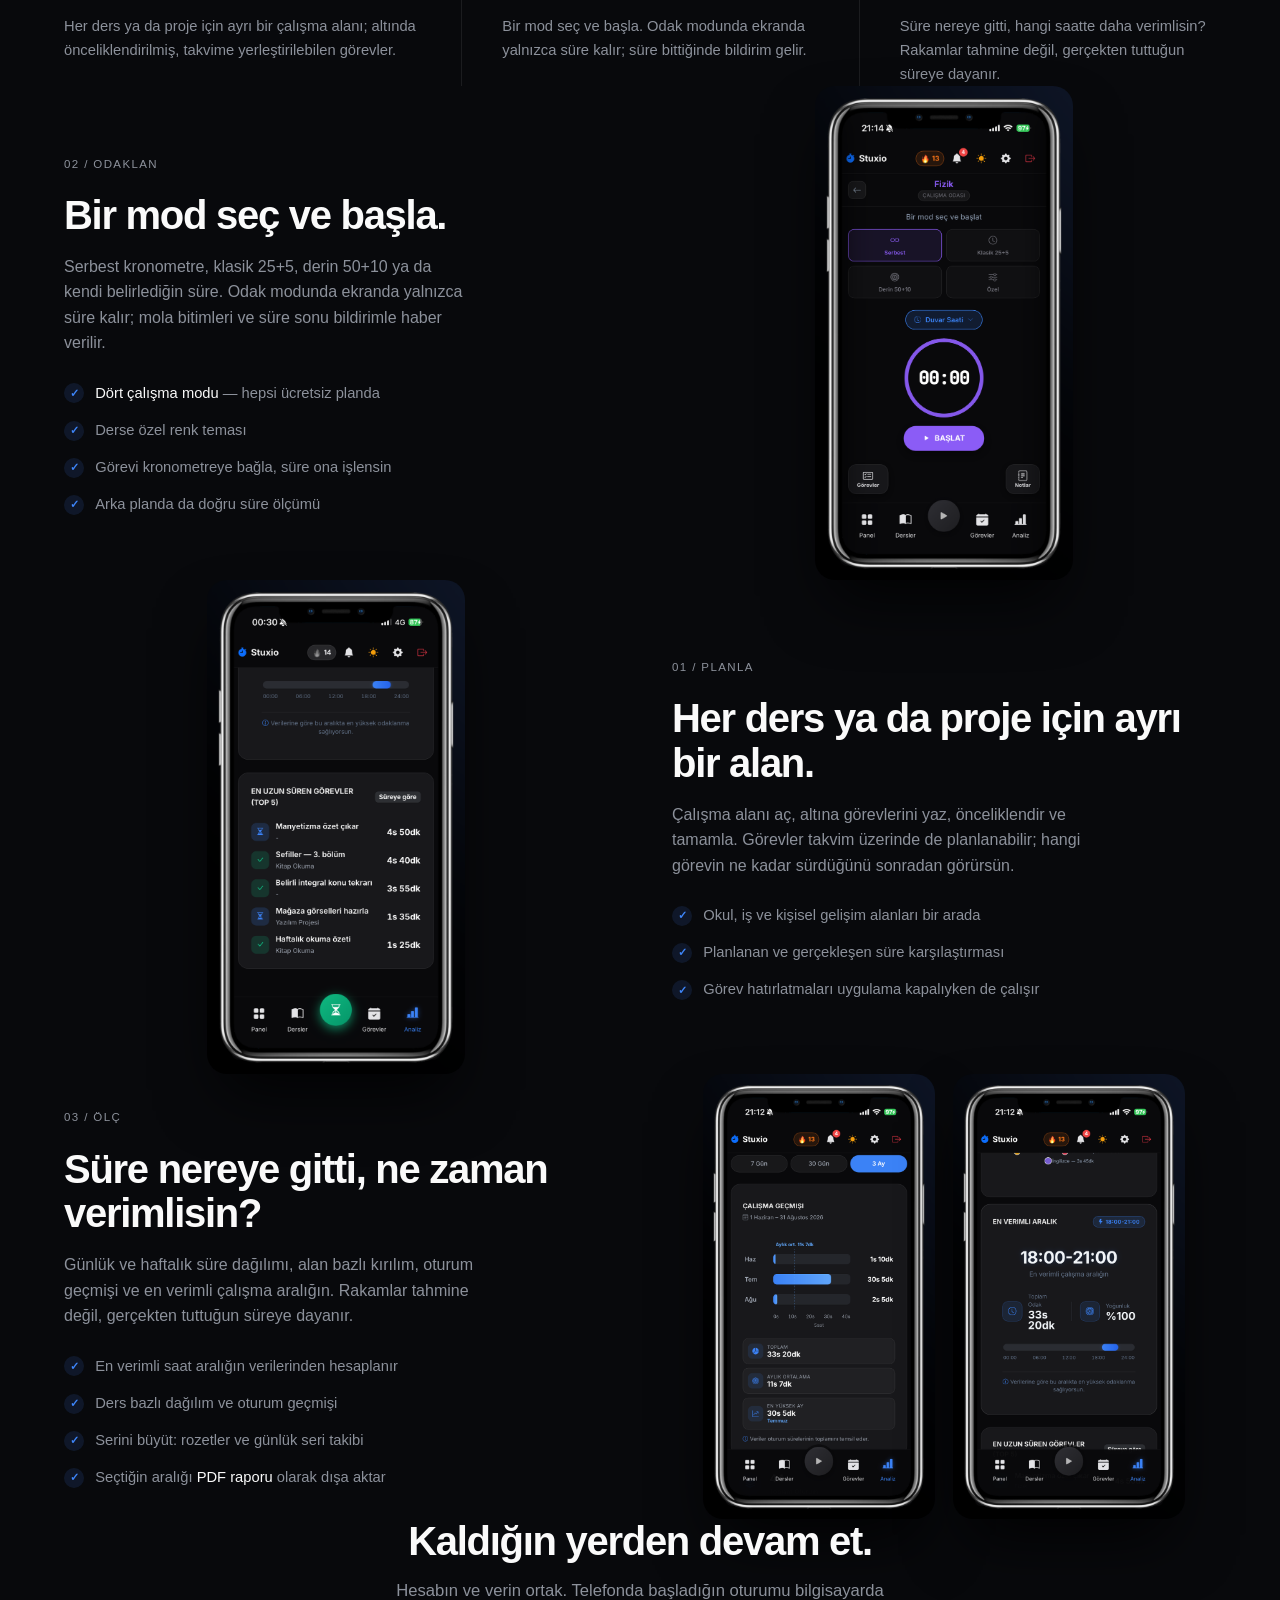
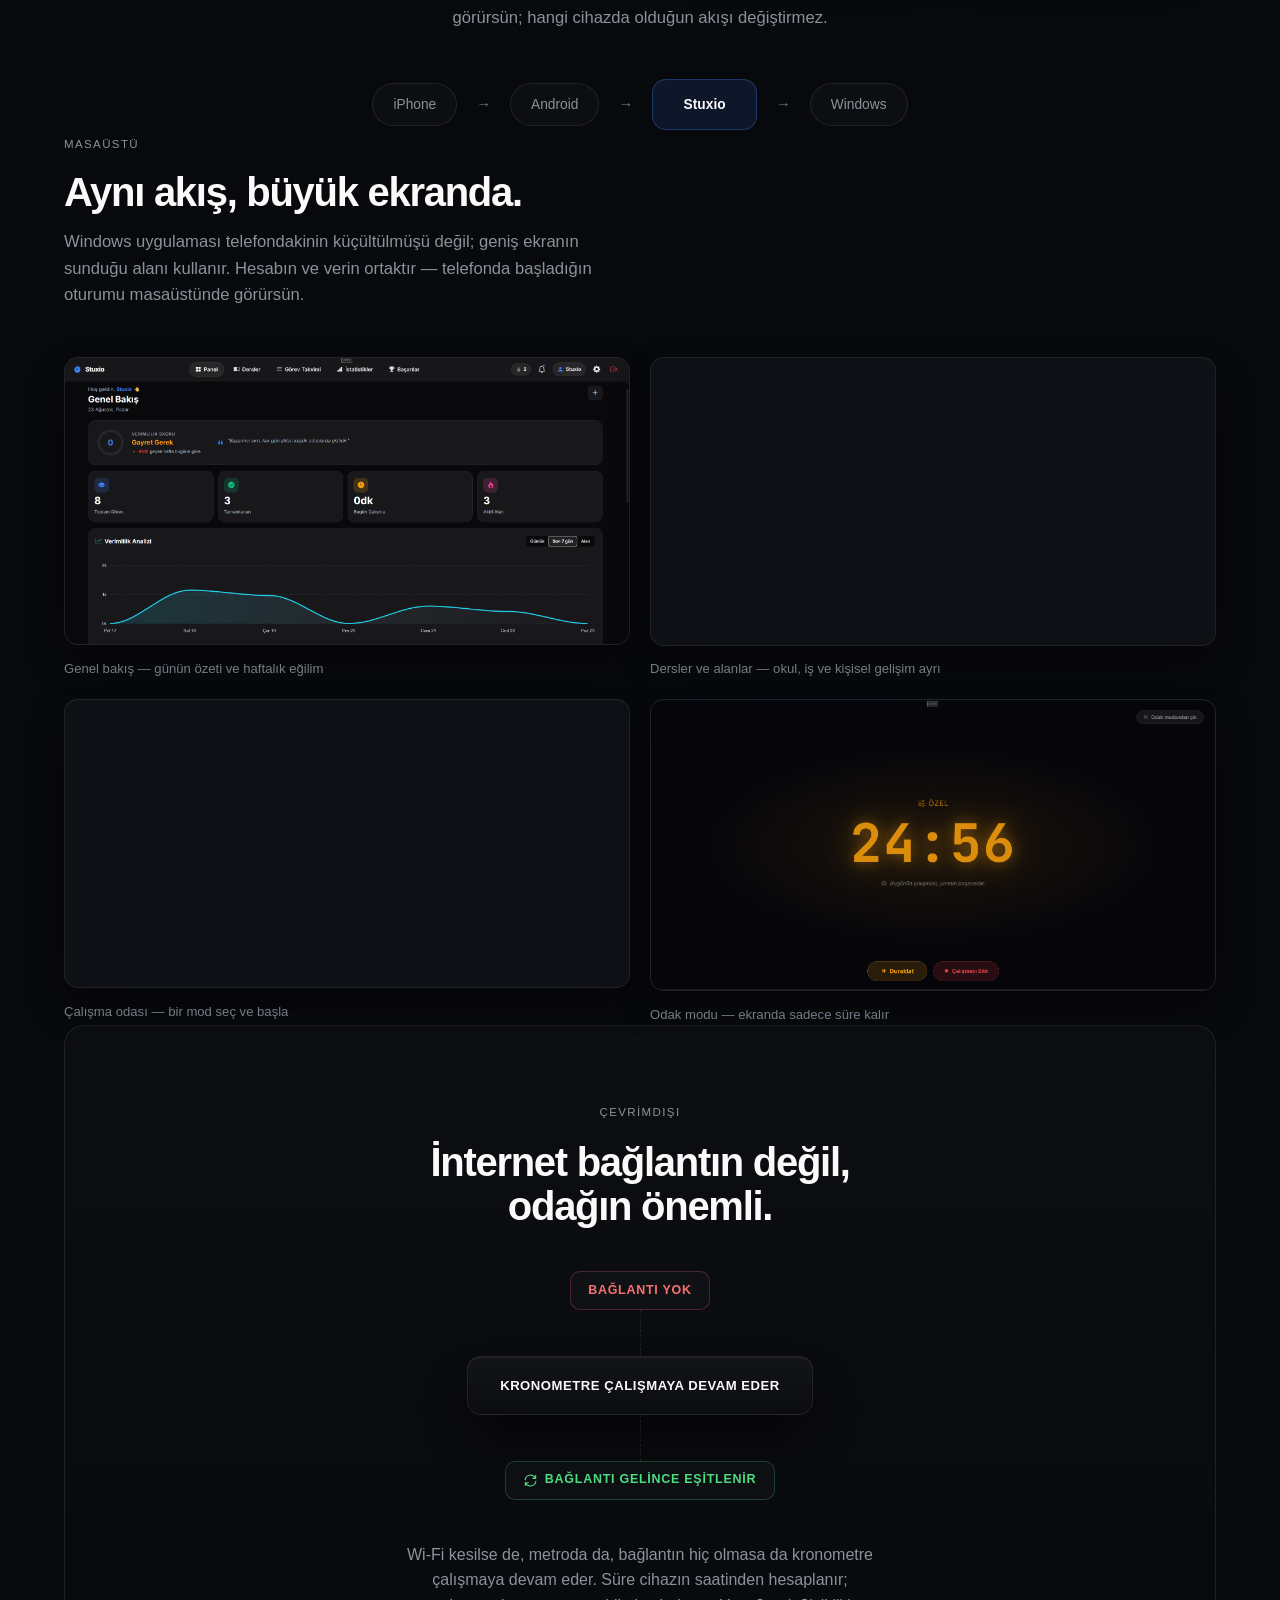
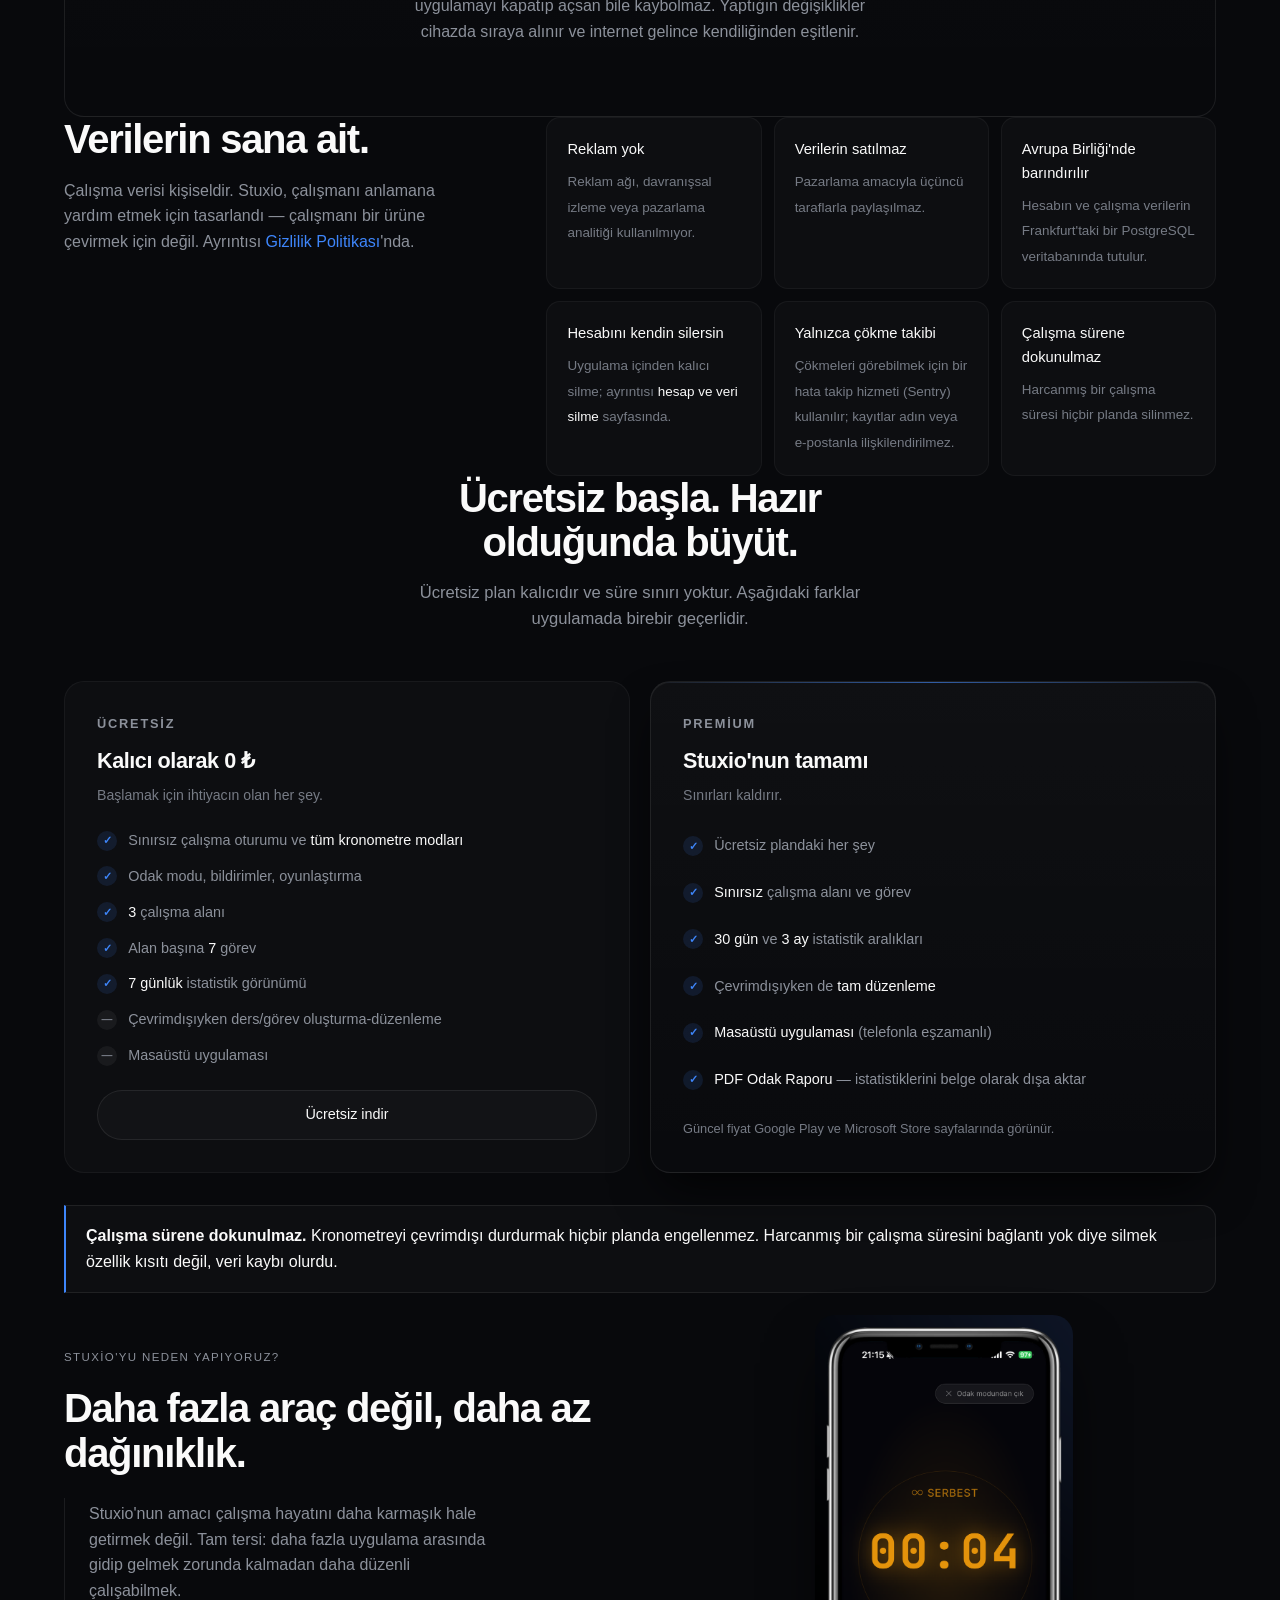
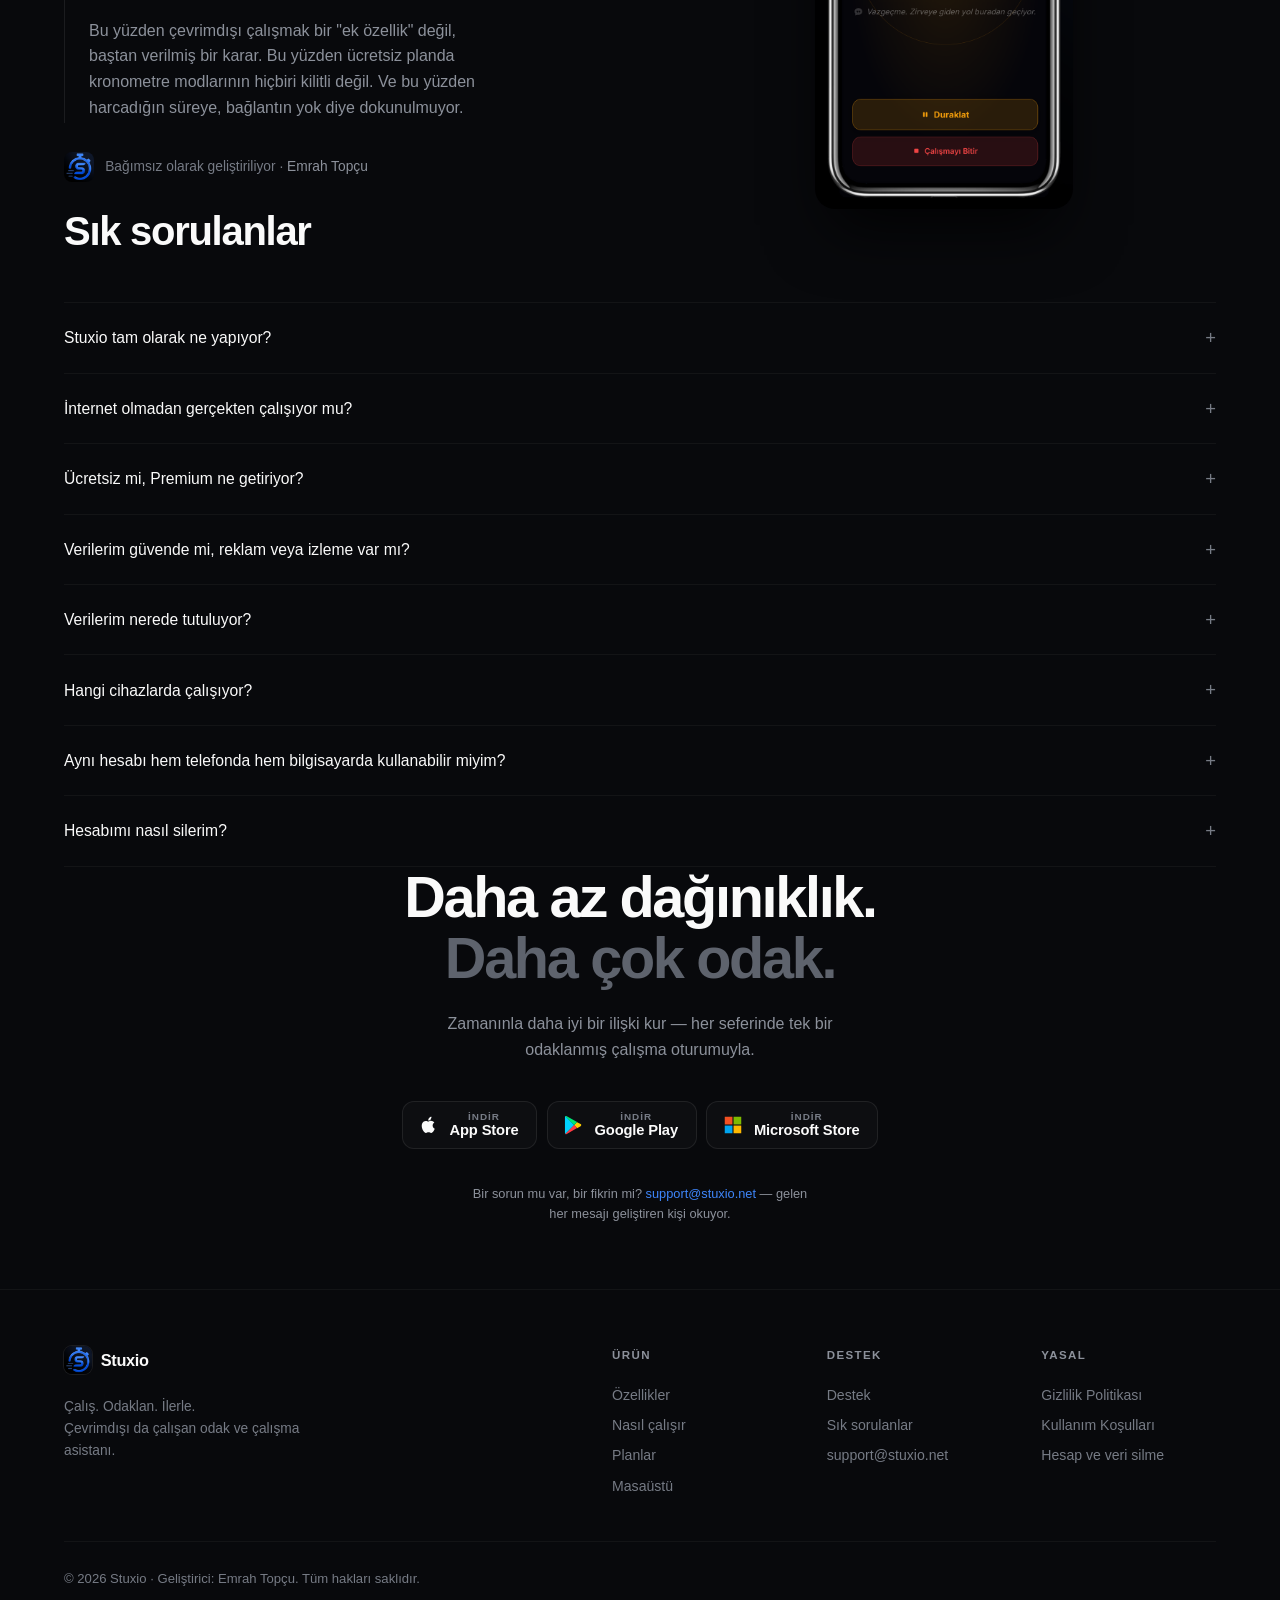
==== commit 284a5fd4: "Site yeniden tasarlandi: minimal, tek temali kurumsal dil Tasarim dili degistirildi; icerik, SEO eti" ====
--- a/index.html
+++ b/index.html
@@ -23,8 +23,10 @@
 <meta property="og:image:alt" content="Stuxio — çevrimdışı da çalışan odak ve çalışma asistanı">
 <meta name="twitter:card" content="summary_large_image">
 
-<meta name="theme-color" content="#06070b" media="(prefers-color-scheme: dark)">
-<meta name="theme-color" content="#f7f8fc" media="(prefers-color-scheme: light)">
+<!-- Site tek temali (koyu). Iki ayri theme-color KALDIRILDI: acik tema artik yok,
+     media sorgulu ikinci deger tarayiciya yanlis zemin bildiriyordu. -->
+<meta name="theme-color" content="#08090C">
+<meta name="color-scheme" content="dark">
 
 <link rel="icon" href="/favicon.ico" sizes="any">
 <link rel="icon" type="image/png" sizes="192x192" href="/assets/brand/stuxio-icon-192.png">
@@ -166,14 +168,15 @@
     </a>
 
     <nav class="nav-links" id="nav-menu" aria-label="Ana menü">
+      <a href="#nasil">Nasıl çalışır</a>
       <a href="#ozellikler">Özellikler</a>
-      <a href="#nasil">Nasıl çalışır</a>
       <a href="#planlar">Planlar</a>
       <a href="#sss">SSS</a>
+      <a href="destek">Destek</a>
     </nav>
 
     <div class="nav-right">
-      <a class="btn btn-primary btn-sm" href="destek">Destek</a>
+      <a class="btn btn-primary btn-sm" href="#indir">Ücretsiz indir</a>
       <button class="nav-toggle" type="button" data-nav-toggle
               aria-expanded="false" aria-controls="nav-menu" aria-label="Menüyü aç">
         <span></span>
@@ -189,24 +192,27 @@
     <div class="hero-grid">
       <div>
         <span class="eyebrow">Çevrimdışı öncelikli çalışma asistanı</span>
-        <h1>Çalış, odaklan,<br>ilerlemeni gör.</h1>
+        <h1>Çalış, odaklan,<br><span class="dim">ilerlemeni gör.</span></h1>
         <p class="lead">
           Stuxio ders planlarını, görevleri, odak kronometresini ve çalışma
           istatistiklerini tek akışta toplar. Bağlantın kesilse bile kronometre
           durmaz — kaydın cihazında tutulur, internet gelince sunucuyla eşitlenir.
         </p>
 
-        <div class="cta-row" style="margin-top:1.8rem">
-          <a class="btn btn-primary" href="#nasil">Nasıl çalışıyor?</a>
+        <div class="cta-row" style="margin-top:2rem">
+          <a class="btn btn-primary" href="#nasil">Nasıl çalışıyor? &rarr;</a>
           <a class="btn btn-ghost" href="#planlar">Planları gör</a>
         </div>
 
         <!-- Uc magaza da YAYINDA (iOS 5 Eyl 2026'da onaylandi).
              ⚠️ Bir magazanin durumu degisirse BURASI TEK BASINA YETMEZ: ayni olgu
              SoftwareApplication semasinda (operatingSystem + downloadUrl), FAQPage
-             JSON-LD'sinde ve gorunur SSS metninde de duruyor. Dordunu birden guncelle;
-             Google sema ile sayfa icerigin birebir eslesmesini sart kosuyor. -->
-        <div class="stores" style="margin-top:1.8rem">
+             JSON-LD'sinde, gorunur SSS metninde ve asagidaki "hero-note"ta da
+             duruyor. Hepsini birden guncelle; Google sema ile sayfa iceriginin
+             birebir eslesmesini sart kosuyor.
+             ⚠️ Bu blok final CTA'da IKINCI KEZ tekrarlaniyor — id="indir" YALNIZ
+             burada; ikisini birden guncelle. -->
+        <div class="stores" id="indir">
           <a class="store-btn" href="https://apps.apple.com/app/id6806873464" target="_blank" rel="noopener"
              aria-label="Stuxio'yu App Store'dan indir">
             <svg class="store-btn-logo" viewBox="0 0 24 24" aria-hidden="true" focusable="false">
@@ -237,19 +243,23 @@
             <span class="store-btn-text"><small>İndir</small><strong>Microsoft Store</strong></span>
           </a>
         </div>
-        <p class="muted hero-note">
-          iPhone, Android ve Windows'ta yayında — üçünde de aynı hesap, aynı veri.
+
+        <p class="hero-note">
+          <svg width="14" height="14" viewBox="0 0 24 24" fill="none" stroke="currentColor" stroke-width="2" aria-hidden="true"><path d="M12 22s8-4 8-10V5l-8-3-8 3v7c0 6 8 10 8 10z"/></svg>
+          iPhone, Android ve Windows'ta yayında · Reklam yok, izleme yok
         </p>
       </div>
 
-      <div class="hero-device device">
-        <img src="screenshotss/app-panel.png" width="720" height="1379" fetchpriority="high"
-             alt="Stuxio genel bakış ekranı: verimlilik skoru, toplam ve tamamlanan görev sayısı, günün çalışma süresi">
-      </div>
-    </div>
-  </section>
-
-  <!-- ── 2–3. Problem → Çözüm ─────────────────────────────────────────── -->
+      <div class="hero-stage">
+        <div class="device">
+          <img src="screenshotss/app-panel.png" width="720" height="1379" fetchpriority="high"
+               alt="Stuxio genel bakış ekranı: verimlilik skoru, toplam ve tamamlanan görev sayısı, günün çalışma süresi">
+        </div>
+      </div>
+    </div>
+  </section>
+
+  <!-- ── 2. Problem → Çözüm ───────────────────────────────────────────── -->
   <section class="container reveal" id="nasil">
     <div class="section-head center">
       <h2>Çalışmak neden bu kadar dağınık olmak zorunda?</h2>
@@ -269,29 +279,51 @@
     <p class="problem-arrow" aria-hidden="true">↓</p>
 
     <div class="section-head center" style="margin-bottom:0">
-      <h2>Stuxio hepsini tek bir çalışma akışında birleştirir.</h2>
+      <h2>Tek bir çalışma akışı: planla, odaklan, ölç.</h2>
       <p>
         Bir alan aç, görevini yaz, kronometreyi o göreve bağla. Harcadığın süre
         doğrudan ilgili yere işlenir; sonunda ne kadar çalıştığını tahmin etmen gerekmez.
       </p>
     </div>
-  </section>
-
-  <!-- ── 4. Odaklan ───────────────────────────────────────────────────── -->
+
+    <div class="steps" style="margin-top:3.5rem">
+      <div class="step">
+        <div class="step-no">01</div>
+        <h3>Planla</h3>
+        <p>Her ders ya da proje için ayrı bir çalışma alanı; altında önceliklendirilmiş,
+        takvime yerleştirilebilen görevler.</p>
+      </div>
+      <div class="step">
+        <div class="step-no">02</div>
+        <h3>Odaklan</h3>
+        <p>Bir mod seç ve başla. Odak modunda ekranda yalnızca süre kalır; süre bittiğinde
+        bildirim gelir.</p>
+      </div>
+      <div class="step">
+        <div class="step-no">03</div>
+        <h3>Ölç</h3>
+        <p>Süre nereye gitti, hangi saatte daha verimlisin? Rakamlar tahmine değil,
+        gerçekten tuttuğun süreye dayanır.</p>
+      </div>
+    </div>
+  </section>
+
+  <!-- ── 3. Odaklan ───────────────────────────────────────────────────── -->
   <section class="container reveal" id="ozellikler">
     <div class="story">
       <div>
-        <span class="eyebrow">Odaklan</span>
-        <h2 style="margin-top:1rem">Bir mod seç ve başla.</h2>
+        <span class="eyebrow plain">02 / Odaklan</span>
+        <h2 style="margin-top:1.1rem">Bir mod seç ve başla.</h2>
         <p>
           Serbest kronometre, klasik 25+5, derin 50+10 ya da kendi belirlediğin süre.
           Odak modunda ekranda yalnızca süre kalır; mola bitimleri ve süre sonu
           bildirimle haber verilir.
         </p>
         <ul class="story-list">
-          <li><span class="tick">✓</span><span>Dört çalışma modu — hepsi ücretsiz planda</span></li>
+          <li><span class="tick">✓</span><span><b>Dört çalışma modu</b> — hepsi ücretsiz planda</span></li>
           <li><span class="tick">✓</span><span>Derse özel renk teması</span></li>
           <li><span class="tick">✓</span><span>Görevi kronometreye bağla, süre ona işlensin</span></li>
+          <li><span class="tick">✓</span><span>Arka planda da doğru süre ölçümü</span></li>
         </ul>
       </div>
       <div class="story-media">
@@ -306,8 +338,8 @@
   <section class="container reveal">
     <div class="story reverse">
       <div>
-        <span class="eyebrow">Planla</span>
-        <h2 style="margin-top:1rem">Her ders ya da proje için ayrı bir alan.</h2>
+        <span class="eyebrow plain">01 / Planla</span>
+        <h2 style="margin-top:1.1rem">Her ders ya da proje için ayrı bir alan.</h2>
         <p>
           Çalışma alanı aç, altına görevlerini yaz, önceliklendir ve tamamla.
           Görevler takvim üzerinde de planlanabilir; hangi görevin ne kadar sürdüğünü
@@ -331,8 +363,8 @@
   <section class="container reveal">
     <div class="story">
       <div>
-        <span class="eyebrow">İlerlemeni gör</span>
-        <h2 style="margin-top:1rem">Süre nereye gitti, ne zaman verimlisin?</h2>
+        <span class="eyebrow plain">03 / Ölç</span>
+        <h2 style="margin-top:1.1rem">Süre nereye gitti, ne zaman verimlisin?</h2>
         <p>
           Günlük ve haftalık süre dağılımı, alan bazlı kırılım, oturum geçmişi ve
           en verimli çalışma aralığın. Rakamlar tahmine değil, gerçekten tuttuğun
@@ -358,10 +390,31 @@
     </div>
   </section>
 
-  <!-- ── 7. Masaüstü ──────────────────────────────────────────────────
-       Görseller 23 Ağu 2026 tarihli, GÜNCEL Windows sürümünden (Stuxio markası,
-       üst menü, doğru kart düzeni). 2 Ağustos'takiler eski marka dönemine aitti
-       ("StudyTime") ve bilerek kullanılmadı — bkz. screenshotss/OKU-masaustu.md.
+  <!-- ── 4. Platformlar ───────────────────────────────────────────────── -->
+  <section class="container reveal">
+    <div class="section-head center">
+      <h2>Kaldığın yerden devam et.</h2>
+      <p>
+        Hesabın ve verin ortak. Telefonda başladığın oturumu bilgisayarda
+        görürsün; hangi cihazda olduğun akışı değiştirmez.
+      </p>
+    </div>
+
+    <div class="flow">
+      <div class="flow-node">iPhone</div>
+      <span class="flow-sep" aria-hidden="true">→</span>
+      <div class="flow-node">Android</div>
+      <span class="flow-sep" aria-hidden="true">→</span>
+      <div class="flow-node is-core">Stuxio</div>
+      <span class="flow-sep" aria-hidden="true">→</span>
+      <div class="flow-node">Windows</div>
+    </div>
+  </section>
+
+  <!-- ── 5. Masaüstü ──────────────────────────────────────────────────
+       Görseller GÜNCEL Windows sürümünden (Stuxio markası, üst menü, doğru kart
+       düzeni). 2 Ağustos'takiler eski marka dönemine aitti ("StudyTime") ve
+       bilerek kullanılmadı — bkz. screenshotss/OKU-masaustu.md.
 
        ⚠️ Dördü de KOYU tema. Karışık tema ızgarada dağınık durur; yenileyeceksen
        tek temada kal.
@@ -370,7 +423,7 @@
        (yoksa yüklenirken sayfa zıplar). -->
   <section class="container reveal" id="masaustu">
     <div class="section-head">
-      <span class="eyebrow">Masaüstü</span>
+      <span class="eyebrow plain">Masaüstü</span>
       <h2>Aynı akış, büyük ekranda.</h2>
       <p>
         Windows uygulaması telefondakinin küçültülmüşü değil; geniş ekranın
@@ -403,11 +456,23 @@
     </div>
   </section>
 
-  <!-- ── 8. Çevrimdışı ────────────────────────────────────────────────── -->
+  <!-- ── 6. Çevrimdışı ────────────────────────────────────────────────── -->
   <section class="container reveal">
     <div class="offline">
-      <span class="eyebrow">Çevrimdışı</span>
+      <span class="eyebrow plain">Çevrimdışı</span>
       <h2>İnternet bağlantın değil, odağın önemli.</h2>
+
+      <div class="flow-v">
+        <span class="flow-chip stop">Bağlantı yok</span>
+        <span class="rail" aria-hidden="true"></span>
+        <span class="flow-main">Kronometre çalışmaya devam eder</span>
+        <span class="rail" aria-hidden="true"></span>
+        <span class="flow-chip ok">
+          <svg width="13" height="13" viewBox="0 0 24 24" fill="none" stroke="currentColor" stroke-width="2" aria-hidden="true"><path d="M21.5 2v6h-6M2.5 22v-6h6M2 11.5a10 10 0 0 1 18.8-4.3M22 12.5a10 10 0 0 1-18.8 4.2"/></svg>
+          Bağlantı gelince eşitlenir
+        </span>
+      </div>
+
       <p>
         Wi-Fi kesilse de, metroda da, bağlantın hiç olmasa da kronometre çalışmaya
         devam eder. Süre cihazın saatinden hesaplanır; uygulamayı kapatıp açsan bile
@@ -417,45 +482,51 @@
     </div>
   </section>
 
-  <!-- ── 9. Güven ─────────────────────────────────────────────────────── -->
+  <!-- ── 7. Güven ─────────────────────────────────────────────────────── -->
   <section class="container reveal">
-    <div class="section-head">
-      <h2>Verilerin sana ait.</h2>
-      <p>Kısa özet — ayrıntısı <a href="gizlilik">Gizlilik Politikası</a>'nda.</p>
-    </div>
-
-    <div class="trust-grid">
-      <div class="trust-item">
-        <span class="tick">✓</span>
-        <span><strong>Reklam yok</strong>Reklam ağı, davranışsal izleme veya pazarlama analitiği kullanılmıyor.</span>
-      </div>
-      <div class="trust-item">
-        <span class="tick">✓</span>
-        <span><strong>Verilerin satılmaz</strong>Pazarlama amacıyla üçüncü taraflarla paylaşılmaz.</span>
-      </div>
-      <div class="trust-item">
-        <span class="tick">✓</span>
-        <span><strong>Avrupa Birliği'nde barındırılır</strong>Hesabın ve çalışma verilerin Frankfurt'taki bir PostgreSQL veritabanında tutulur.</span>
-      </div>
-      <div class="trust-item">
-        <span class="tick">✓</span>
-        <span><strong>Hesabını kendin silersin</strong>Uygulama içinden kalıcı silme; ayrıntısı <a href="hesap-silme">hesap ve veri silme</a> sayfasında.</span>
-      </div>
-      <div class="trust-item">
-        <span class="tick">✓</span>
-        <span><strong>Yalnızca çökme takibi</strong>Uygulamanın çökmelerini görebilmek için bir hata takip hizmeti (Sentry) kullanılır; bu kayıtlar adın veya e-postanla ilişkilendirilmez.</span>
-      </div>
-      <div class="trust-item">
-        <span class="tick">✓</span>
-        <span><strong>Çalışma sürene dokunulmaz</strong>Harcanmış bir çalışma süresi hiçbir planda silinmez.</span>
-      </div>
-    </div>
-  </section>
-
-  <!-- ── 10. Planlar ───────────────────────────────────────────────────── -->
+    <div class="trust">
+      <div class="trust-intro">
+        <h2>Verilerin sana ait.</h2>
+        <p>
+          Çalışma verisi kişiseldir. Stuxio, çalışmanı anlamana yardım etmek için
+          tasarlandı — çalışmanı bir ürüne çevirmek için değil. Ayrıntısı
+          <a href="gizlilik">Gizlilik Politikası</a>'nda.
+        </p>
+      </div>
+
+      <div class="trust-grid">
+        <div class="trust-item">
+          <strong>Reklam yok</strong>
+          <span>Reklam ağı, davranışsal izleme veya pazarlama analitiği kullanılmıyor.</span>
+        </div>
+        <div class="trust-item">
+          <strong>Verilerin satılmaz</strong>
+          <span>Pazarlama amacıyla üçüncü taraflarla paylaşılmaz.</span>
+        </div>
+        <div class="trust-item">
+          <strong>Avrupa Birliği'nde barındırılır</strong>
+          <span>Hesabın ve çalışma verilerin Frankfurt'taki bir PostgreSQL veritabanında tutulur.</span>
+        </div>
+        <div class="trust-item">
+          <strong>Hesabını kendin silersin</strong>
+          <span>Uygulama içinden kalıcı silme; ayrıntısı <a href="hesap-silme">hesap ve veri silme</a> sayfasında.</span>
+        </div>
+        <div class="trust-item">
+          <strong>Yalnızca çökme takibi</strong>
+          <span>Çökmeleri görebilmek için bir hata takip hizmeti (Sentry) kullanılır; kayıtlar adın veya e-postanla ilişkilendirilmez.</span>
+        </div>
+        <div class="trust-item">
+          <strong>Çalışma sürene dokunulmaz</strong>
+          <span>Harcanmış bir çalışma süresi hiçbir planda silinmez.</span>
+        </div>
+      </div>
+    </div>
+  </section>
+
+  <!-- ── 8. Planlar ───────────────────────────────────────────────────── -->
   <section class="container reveal" id="planlar">
-    <div class="section-head">
-      <h2>İhtiyacın olduğunda büyüt.</h2>
+    <div class="section-head center">
+      <h2>Ücretsiz başla. Hazır olduğunda büyüt.</h2>
       <p>
         Ücretsiz plan kalıcıdır ve süre sınırı yoktur. Aşağıdaki farklar uygulamada
         birebir geçerlidir.
@@ -465,8 +536,9 @@
     <div class="grid grid-2">
       <article class="card plan">
         <div>
-          <h3 style="font-size:1.15rem">Ücretsiz</h3>
-          <p class="muted" style="font-size:0.94rem">Başlamak için ihtiyacın olan her şey.</p>
+          <div class="plan-name">Ücretsiz</div>
+          <h3>Kalıcı olarak 0 ₺</h3>
+          <p class="plan-sub">Başlamak için ihtiyacın olan her şey.</p>
         </div>
         <ul>
           <li><span class="tick">✓</span><span>Sınırsız çalışma oturumu ve <b>tüm kronometre modları</b></span></li>
@@ -477,13 +549,14 @@
           <li><span class="dash">—</span><span>Çevrimdışıyken ders/görev oluşturma-düzenleme</span></li>
           <li><span class="dash">—</span><span>Masaüstü uygulaması</span></li>
         </ul>
+        <a class="btn btn-ghost" href="#indir">Ücretsiz indir</a>
       </article>
 
       <article class="card plan highlight">
         <div>
-          <span class="plan-badge">Premium</span>
-          <h3 style="font-size:1.15rem; margin-top:0.55rem">Stuxio'nun tamamı</h3>
-          <p class="muted" style="font-size:0.94rem">Sınırları kaldırır.</p>
+          <div class="plan-name">Premium</div>
+          <h3>Stuxio'nun tamamı</h3>
+          <p class="plan-sub">Sınırları kaldırır.</p>
         </div>
         <ul>
           <li><span class="tick">✓</span><span>Ücretsiz plandaki her şey</span></li>
@@ -493,26 +566,24 @@
           <li><span class="tick">✓</span><span><b>Masaüstü uygulaması</b> (telefonla eşzamanlı)</span></li>
           <li><span class="tick">✓</span><span><b>PDF Odak Raporu</b> — istatistiklerini belge olarak dışa aktar</span></li>
         </ul>
-        <p class="muted" style="font-size:0.88rem">
-          Güncel fiyat Google Play ve Microsoft Store sayfalarında görünür.
-        </p>
+        <p class="plan-foot">Güncel fiyat Google Play ve Microsoft Store sayfalarında görünür.</p>
       </article>
     </div>
 
-    <div class="callout" style="margin-top:1.6rem">
+    <div class="callout" style="margin-top:2rem">
       <p><strong>Çalışma sürene dokunulmaz.</strong> Kronometreyi çevrimdışı durdurmak
       hiçbir planda engellenmez. Harcanmış bir çalışma süresini bağlantı yok diye silmek
       özellik kısıtı değil, veri kaybı olurdu.</p>
     </div>
   </section>
 
-  <!-- ── 11. Marka hikâyesi ───────────────────────────────────────────── -->
+  <!-- ── 9. Marka hikâyesi ────────────────────────────────────────────── -->
   <section class="container reveal">
     <div class="story">
       <div>
-        <span class="eyebrow">Stuxio'yu neden yapıyoruz?</span>
-        <h2 style="margin-top:1rem">Daha fazla araç değil, daha az dağınıklık.</h2>
-        <div class="story-note" style="margin-top:1.2rem">
+        <span class="eyebrow plain">Stuxio'yu neden yapıyoruz?</span>
+        <h2 style="margin-top:1.1rem">Daha fazla araç değil, daha az dağınıklık.</h2>
+        <div class="story-note" style="margin-top:1.4rem">
           <p>
             Stuxio'nun amacı çalışma hayatını daha karmaşık hale getirmek değil. Tam tersi:
             daha fazla uygulama arasında gidip gelmek zorunda kalmadan daha düzenli
@@ -538,7 +609,9 @@
     </div>
   </section>
 
-  <!-- ── 12. SSS ──────────────────────────────────────────────────────── -->
+  <!-- ── 10. SSS ──────────────────────────────────────────────────────
+       ⚠️ Bu metinler FAQPage JSON-LD'sinin BİREBİR kopyasıdır (sayfa başında).
+       Birini düzenlersen diğerini de düzenle; Google eşleşmeyi şart koşuyor. -->
   <section class="container reveal" id="sss">
     <div class="section-head"><h2>Sık sorulanlar</h2></div>
 
@@ -602,18 +675,50 @@
     </details>
   </section>
 
-  <!-- ── 13. Final CTA ────────────────────────────────────────────────── -->
+  <!-- ── 11. Final CTA ────────────────────────────────────────────────
+       ⚠️ Mağaza düğmeleri hero'dakinin KOPYASI. Bir bağlantı değişirse ikisini
+       birden güncelle (id="indir" yalnız hero'daki blokta). -->
   <section class="container reveal">
     <div class="final-cta">
-      <h2>Bir sorun mu var, bir fikrin mi?</h2>
+      <h2>Daha az dağınıklık.<br><span class="dim">Daha çok odak.</span></h2>
       <p>
-        Hata bildirimi, öneri ve hesabınla ilgili talepler için doğrudan yazabilirsin.
-        Gelen her mesajı geliştiren kişi okuyor.
+        Zamanınla daha iyi bir ilişki kur — her seferinde tek bir odaklanmış
+        çalışma oturumuyla.
       </p>
-      <div class="cta-row" style="justify-content:center">
-        <a class="btn btn-primary" href="mailto:support@stuxio.net">support@stuxio.net</a>
-        <a class="btn btn-ghost" href="destek">Destek sayfası</a>
-      </div>
+      <div class="stores">
+        <a class="store-btn" href="https://apps.apple.com/app/id6806873464" target="_blank" rel="noopener"
+           aria-label="Stuxio'yu App Store'dan indir">
+          <svg class="store-btn-logo" viewBox="0 0 24 24" aria-hidden="true" focusable="false">
+            <path fill="currentColor" d="M17.05 12.54c-.02-2.2 1.8-3.26 1.88-3.31-1.02-1.5-2.62-1.7-3.19-1.72-1.36-.14-2.65.8-3.34.8-.69 0-1.75-.78-2.88-.76-1.48.02-2.85.86-3.61 2.18-1.54 2.67-.39 6.62 1.11 8.79.73 1.06 1.6 2.25 2.74 2.21 1.1-.05 1.51-.71 2.84-.71 1.32 0 1.7.71 2.86.69 1.18-.02 1.93-1.08 2.65-2.15.84-1.23 1.18-2.42 1.2-2.48-.03-.01-2.29-.88-2.31-3.49zM14.88 5.9c.6-.74 1.01-1.76.9-2.78-.87.04-1.93.58-2.56 1.31-.56.65-1.06 1.69-.92 2.68.97.08 1.97-.49 2.58-1.21z"/>
+          </svg>
+          <span class="store-btn-text"><small>İndir</small><strong>App Store</strong></span>
+        </a>
+        <a class="store-btn" href="https://play.google.com/store/apps/details?id=com.studytime.desktopclient" target="_blank" rel="noopener"
+           aria-label="Stuxio'yu Google Play'den indir">
+          <svg class="store-btn-logo" viewBox="0 0 24 24" aria-hidden="true" focusable="false">
+            <path fill="#00D2FF" d="M3.6 2.3c-.24.25-.38.64-.38 1.15v17.1c0 .51.14.9.38 1.15l.06.05 9.58-9.58v-.23L3.66 2.25l-.06.05z"/>
+            <path fill="#FFCE00" d="M16.4 15.4l-3.16-3.17v-.23l3.17-3.17.07.04 3.78 2.15c1.08.61 1.08 1.62 0 2.24l-3.78 2.15-.08.04z"/>
+            <path fill="#FF3A44" d="M16.47 15.36L13.24 12.1 3.6 21.7c.36.38.94.42 1.6.05l11.27-6.4z"/>
+            <path fill="#00E676" d="M16.47 8.83L5.2 2.44c-.66-.38-1.24-.33-1.6.05l9.64 9.61 3.23-3.27z"/>
+          </svg>
+          <span class="store-btn-text"><small>İndir</small><strong>Google Play</strong></span>
+        </a>
+        <a class="store-btn" href="https://apps.microsoft.com/detail/9MWC4B942CZ6" target="_blank" rel="noopener"
+           aria-label="Stuxio'yu Microsoft Store'dan indir">
+          <svg class="store-btn-logo" viewBox="0 0 24 24" aria-hidden="true" focusable="false">
+            <path fill="#F25022" d="M3 3h8.4v8.4H3z"/>
+            <path fill="#7FBA00" d="M12.6 3H21v8.4h-8.4z"/>
+            <path fill="#00A4EF" d="M3 12.6h8.4V21H3z"/>
+            <path fill="#FFB900" d="M12.6 12.6H21V21h-8.4z"/>
+          </svg>
+          <span class="store-btn-text"><small>İndir</small><strong>Microsoft Store</strong></span>
+        </a>
+      </div>
+      <p class="plan-foot">
+        Bir sorun mu var, bir fikrin mi?
+        <a href="mailto:support@stuxio.net">support@stuxio.net</a> —
+        gelen her mesajı geliştiren kişi okuyor.
+      </p>
     </div>
   </section>
 
@@ -635,6 +740,7 @@
         <a href="#ozellikler">Özellikler</a>
         <a href="#nasil">Nasıl çalışır</a>
         <a href="#planlar">Planlar</a>
+        <a href="#masaustu">Masaüstü</a>
       </nav>
 
       <nav class="footer-col" aria-label="Destek">
--- a/assets/site.css
+++ b/assets/site.css
@@ -1,80 +1,117 @@
-/* Stuxio — ortak stil. Harici bağımlılık yok (font/CDN çağrısı yapılmaz).
-
-   Renk kaynağı: marka rengi UYGULAMA İKONUNDAN örneklendi (#004BD9 → #428BFF).
-   İkonda MOR YOKTUR; eski sürümdeki mavi→mor gradyan sonradan eklenmişti ve markayı
-   temsil etmiyordu. Mor burada yalnızca çok düşük yoğunlukta ikincil bir vurgu olarak
-   kalır, marka işaretinde ve düğmelerde kullanılmaz. */
+/* Stuxio — ortak stil. Harici bağımlılık YOK (font/CDN çağrısı yapılmaz).
+
+   ── 8 Eylül 2026: minimal / kurumsal yeniden tasarım ────────────────────────
+   Önceki sürüm "yumuşak SaaS" diliydi: her yüzeyde gradyan, kalın (800) başlıklar,
+   geniş yarıçaplar, mavi ışıma. Yeni dil bunun tersi: neredeyse düz koyu bir zemin,
+   kıl payı kenarlıklar (rgba(255,255,255,.08)) ve yüzeyler (.02), 600 ağırlıkta
+   sıkı başlıklar, birincil düğmede renk yerine BEYAZ.
+
+   ⚠️ TEK TEMA. Site artık yalnız koyu. Açık tema kaldırıldı çünkü bu dilin
+   tamamı düşük yoğunluklu beyaz katmanlara dayanıyor; aynı değerler açık zeminde
+   görünmez oluyordu. Sayfaların <meta name="theme-color"> etiketleri de TEK
+   değere indirildi — birini değiştirirken beşini birden değiştir.
+
+   ⚠️ MARKA RENGİ DEĞİŞMEDİ. Örnek tasarım moru (#6B4CFF) kullanıyordu; Stuxio
+   ikonunda mor YOKTUR (bkz. eski not: mavi→mor gradyan sonradan eklenmiş ve
+   geri alınmıştı). Mavi burada bilinçli olarak azaltıldı: yalnız sıra numarası,
+   onay işareti, bağlantı, odak halkası ve vurgulu plan kenarı. Büyük yüzeylerde
+   marka rengi kullanılmaz — kurumsal his tam olarak buradan geliyor.
+
+   ⚠️ MONO YAZI TİPİ SİSTEMDEN. Örnekte JetBrains Mono Google Fonts'tan çekiliyordu;
+   burada dışarıdan istek yapılmıyor, --mono sistem yığınına düşüyor. Sayısal
+   değerler (süre, yüzde) mono ile diziliyor; "ölçülmüş veri" hissini o veriyor. */
 
 :root {
-    color-scheme: dark light;
-
-    --primary: #3E86FB;          /* ikonun parlak ucu */
-    --primary-deep: #1D5FE0;     /* ikonun koyu ucu */
-    --accent: #8b5cf6;           /* ikincil, çok seyrek */
-
-    --bg: #06070b;
-    --bg-soft: #0b0e15;
-    --surface: rgba(19, 22, 29, 0.78);
-    --surface-solid: #13161d;
-    --border: rgba(255, 255, 255, 0.09);
-    --border-strong: rgba(255, 255, 255, 0.16);
-    --text: #f8fafc;
-    --text-muted: #9aa4b2;
-    --shadow: 0 18px 45px rgba(0, 0, 0, 0.35);
-    --shadow-lg: 0 40px 90px rgba(0, 0, 0, 0.5);
-
-    --radius: 18px;
-    --radius-lg: 26px;
-    --maxw: 1140px;
-
-    --ease: cubic-bezier(0.22, 1, 0.36, 1);
-
-    /* Bölüm ritmi — premium his için nefes alanı. */
-    --section-y: 6rem;
-}
-
-@media (prefers-color-scheme: light) {
-    :root {
-        --bg: #f7f8fc;
-        --bg-soft: #ffffff;
-        --surface: rgba(255, 255, 255, 0.88);
-        --surface-solid: #ffffff;
-        --border: rgba(15, 23, 42, 0.10);
-        --border-strong: rgba(15, 23, 42, 0.18);
-        --text: #0f172a;
-        --text-muted: #55617a;
-        --shadow: 0 18px 45px rgba(15, 23, 42, 0.10);
-        --shadow-lg: 0 40px 90px rgba(15, 23, 42, 0.16);
-    }
+    color-scheme: dark;
+
+    --bg: #08090C;
+
+    /* Yüzeyler renk değil, ışık. Değerleri yükseltme: .02 → .04 arası fark
+       bu tasarımda "kart" ile "vurgulu kart" arasındaki tek sinyal. */
+    --surface: rgba(255, 255, 255, 0.024);
+    --surface-hover: rgba(255, 255, 255, 0.045);
+    --surface-solid: #0E1015;
+
+    --border: rgba(255, 255, 255, 0.08);
+    --border-subtle: rgba(255, 255, 255, 0.045);
+    --border-strong: rgba(255, 255, 255, 0.18);
+
+    --text: #FAFAFA;
+    --text-muted: #8C919B;
+    /* ⚠️ ÖLÇÜLDÜ. #5E636D bu zeminde 3.3:1 veriyordu — küçük metin için WCAG AA
+       (4.5:1) altı. Bu token .trust-item span, .footer-col a, figcaption, hero-note
+       gibi GERÇEK gövde metinlerinde kullanılıyor, o yüzden 4.69:1'e çekildi.
+       Daha koyu bir "susturulmuş" ton yalnızca .dim ile ve YALNIZ büyük başlıkta
+       kullanılır (aşağıya bak). Bu değeri düşürmeden önce oranı yeniden ölç. */
+    --text-dim: #767B85;
+
+    --brand: #3E86FB;            /* ikonun parlak ucu */
+    --brand-deep: #1D5FE0;       /* ikonun koyu ucu */
+    --brand-soft: rgba(62, 134, 251, 0.12);
+    --brand-line: rgba(62, 134, 251, 0.30);
+
+    --ok: #4ADE80;
+    --stop: #F87171;
+
+    --radius: 14px;
+    --radius-lg: 20px;
+    --maxw: 1200px;
+
+    --ease: cubic-bezier(0.16, 1, 0.3, 1);
+    --section-y: 7rem;
+
+    --mono: ui-monospace, "SF Mono", SFMono-Regular, "JetBrains Mono", Menlo, Consolas, monospace;
+
+    --glass: inset 0 1px 0 0 rgba(255, 255, 255, 0.05), 0 24px 48px -12px rgba(0, 0, 0, 0.8);
+    --shadow: 0 18px 40px -12px rgba(0, 0, 0, 0.7);
 }
 
 * { box-sizing: border-box; margin: 0; padding: 0; }
 
-html { scroll-behavior: smooth; }
+html { scroll-behavior: smooth; overflow-x: clip; }
 
 body {
     font-family: Inter, -apple-system, BlinkMacSystemFont, "Segoe UI", Roboto, "Helvetica Neue", Arial, sans-serif;
-    background:
-        radial-gradient(1100px 520px at 12% -8%, rgba(62, 134, 251, 0.13), transparent 60%),
-        radial-gradient(900px 480px at 92% 2%, rgba(62, 134, 251, 0.07), transparent 60%),
-        var(--bg);
-    background-attachment: fixed;
+    background: var(--bg);
     color: var(--text);
-    line-height: 1.65;
+    line-height: 1.6;
     -webkit-font-smoothing: antialiased;
+    -moz-osx-font-smoothing: grayscale;
     overflow-x: hidden;
 }
 
-a { color: var(--primary); text-decoration: none; }
-a:hover { text-decoration: underline; }
+/* Tek ışıma kaynağı: sayfanın en üstünde, çok düşük yoğunlukta. Gövdeye sabit
+   gradyan verilmiyor — kaydırınca zemin tamamen düzleşiyor, dikkat içerikte kalıyor. */
+body::before {
+    content: "";
+    position: absolute;
+    top: 0; left: 50%;
+    /* ⚠️ vw KULLANMA. 130vw verilince body::before belgeyi 60px genisletiyordu
+       (olculdu: 1280px viewport, scrollWidth 1340) — body{overflow-x:hidden} bunu
+       KIRPMAZ, cunku html'de tasma yoksa kirpma gorunum alanina devrediliyor.
+       Yuzde body genisligine gore hesaplanir ve tasma uretmez. */
+    width: min(1400px, 100%);
+    height: 720px;
+    transform: translateX(-50%);
+    background: radial-gradient(closest-side, rgba(62, 134, 251, 0.10), transparent 70%);
+    pointer-events: none;
+    z-index: 0;
+}
+body > * { position: relative; z-index: 1; }
+
+a { color: var(--text); text-decoration: none; }
+a:hover { color: var(--text); }
+p a, li a, .doc a { color: var(--brand); }
+p a:hover, li a:hover, .doc a:hover { text-decoration: underline; }
 
 img { max-width: 100%; display: block; }
 
-.container { width: 100%; max-width: var(--maxw); margin: 0 auto; padding: 0 1.25rem; }
-
-/* Klavye odağı her yerde görünür olmalı. */
+::selection { background: var(--brand); color: #fff; }
+
+.container { width: 100%; max-width: var(--maxw); margin: 0 auto; padding: 0 1.5rem; }
+
 :where(a, button, summary, [tabindex]):focus-visible {
-    outline: 2px solid var(--primary);
+    outline: 2px solid var(--brand);
     outline-offset: 3px;
     border-radius: 6px;
 }
@@ -85,13 +122,12 @@
     position: sticky;
     top: 0;
     z-index: 50;
-    backdrop-filter: blur(14px);
-    -webkit-backdrop-filter: blur(14px);
-    background: color-mix(in srgb, var(--bg) 82%, transparent);
-    border-bottom: 1px solid transparent;
+    backdrop-filter: blur(12px);
+    -webkit-backdrop-filter: blur(12px);
+    background: color-mix(in srgb, var(--bg) 80%, transparent);
+    border-bottom: 1px solid var(--border-subtle);
     transition: border-color 0.25s var(--ease), background 0.25s var(--ease);
 }
-/* Sayfa kaydırılınca çubuk zeminden ayrışır. Tek bir sınıf — abartılı animasyon yok. */
 .site-nav.is-scrolled {
     border-bottom-color: var(--border);
     background: color-mix(in srgb, var(--bg) 92%, transparent);
@@ -102,46 +138,44 @@
     align-items: center;
     justify-content: space-between;
     gap: 1rem;
-    /* YALNIZ dikey: kisayol yazilirsa .container'in yatay dolgusu ezilir ve
-       marka dar ekranda ekranin soluna yapisir (olculdu: left=0). */
-    padding-top: 0.8rem;
-    padding-bottom: 0.8rem;
+    /* YALNIZ dikey: kısayol yazılırsa .container'ın yatay dolgusu ezilir ve
+       marka dar ekranda ekranın soluna yapışır (ölçüldü: left=0). */
+    padding-top: 0.7rem;
+    padding-bottom: 0.7rem;
+    min-height: 64px;
 }
 
 .brand {
     display: inline-flex;
     align-items: center;
-    gap: 0.6rem;
-    font-weight: 800;
-    font-size: 1.08rem;
+    gap: 0.55rem;
+    font-weight: 600;
+    font-size: 1.02rem;
     letter-spacing: -0.02em;
     color: var(--text);
 }
-.brand:hover { text-decoration: none; }
-
-/* Marka işareti artık GERÇEK uygulama ikonu (assets/brand/). Eski hâli bir CSS
-   gradyan karesiydi ve markayla ilgisi yoktu. */
+
+/* Marka işareti GERÇEK uygulama ikonu (assets/brand/) — CSS gradyanı değil. */
 .brand-mark {
-    width: 32px;
-    height: 32px;
-    border-radius: 9px;
+    width: 28px;
+    height: 28px;
+    border-radius: 8px;
     flex: none;
     display: block;
-    box-shadow: 0 0 0 1px var(--border), 0 6px 16px rgba(29, 95, 224, 0.22);
-}
-
-.nav-links { display: flex; align-items: center; gap: 1.6rem; }
-.nav-links a { color: var(--text-muted); font-size: 0.94rem; font-weight: 600; }
-.nav-links a:hover { color: var(--text); text-decoration: none; }
-
-.nav-right { display: flex; align-items: center; gap: 0.8rem; }
-
-/* Mobil menü düğmesi — masaüstünde gizli. */
+    box-shadow: 0 0 0 1px var(--border);
+}
+
+.nav-links { display: flex; align-items: center; gap: 1.75rem; }
+.nav-links a { color: var(--text-muted); font-size: 0.875rem; font-weight: 500; transition: color 0.18s var(--ease); }
+.nav-links a:hover { color: var(--text); }
+
+.nav-right { display: flex; align-items: center; gap: 0.7rem; }
+
 .nav-toggle {
     display: none;
-    width: 42px; height: 42px;
-    border-radius: 12px;
-    border: 1px solid var(--border-strong);
+    width: 38px; height: 38px;
+    border-radius: 10px;
+    border: 1px solid var(--border);
     background: var(--surface);
     color: var(--text);
     cursor: pointer;
@@ -149,50 +183,67 @@
     justify-content: center;
 }
 .nav-toggle span {
-    display: block; width: 17px; height: 1.6px; background: currentColor;
+    display: block; width: 16px; height: 1.4px; background: currentColor;
     position: relative; transition: transform 0.22s var(--ease), opacity 0.15s linear;
 }
 .nav-toggle span::before,
 .nav-toggle span::after {
-    content: ""; position: absolute; left: 0; width: 17px; height: 1.6px; background: currentColor;
+    content: ""; position: absolute; left: 0; width: 16px; height: 1.4px; background: currentColor;
     transition: transform 0.22s var(--ease);
 }
-.nav-toggle span::before { top: -5.5px; }
-.nav-toggle span::after { top: 5.5px; }
+.nav-toggle span::before { top: -5px; }
+.nav-toggle span::after { top: 5px; }
 .nav-toggle[aria-expanded="true"] span { transform: rotate(45deg); }
-.nav-toggle[aria-expanded="true"] span::before { transform: translateY(5.5px) rotate(-90deg); }
+.nav-toggle[aria-expanded="true"] span::before { transform: translateY(5px) rotate(-90deg); }
 .nav-toggle[aria-expanded="true"] span::after { opacity: 0; }
 
 /* ── Tipografi ─────────────────────────────────────────────────────────── */
 
-h1 { font-size: clamp(2.15rem, 5vw, 3.7rem); line-height: 1.05; letter-spacing: -0.035em; font-weight: 800; }
-h2 { font-size: clamp(1.65rem, 3.2vw, 2.5rem); letter-spacing: -0.028em; line-height: 1.15; font-weight: 800; }
-h3 { font-size: 1.06rem; letter-spacing: -0.01em; font-weight: 700; }
+/* Ağırlık 800 → 600. Kalın başlık "tüketici uygulaması", sıkı ve orta ağırlıklı
+   başlık "ürün" gibi okunuyor; fark neredeyse tamamen burada. */
+h1 { font-size: clamp(2.4rem, 6vw, 4.25rem); line-height: 1.04; letter-spacing: -0.04em; font-weight: 600; }
+h2 { font-size: clamp(1.7rem, 3.4vw, 2.5rem); line-height: 1.12; letter-spacing: -0.032em; font-weight: 600; }
+h3 { font-size: 1.02rem; letter-spacing: -0.012em; font-weight: 600; }
+
+/* İkinci satırı susturmak (bkz. index.html'deki <span class="dim">) bu dilin
+   imzası: tek başlık iki tonda okunuyor, ikinci cümleye gerek kalmıyor.
+   ⚠️ SADECE BÜYÜK BAŞLIKTA. Rengi --text-dim'den daha koyu (3.3:1) ve bu oran
+   yalnız büyük metin eşiğini (3:1) geçiyor; h1/final-cta h2 dışında bir yere
+   koyarsan küçük metinde erişilebilirlik sınırının altına düşer. */
+.dim { color: #5E636D; }
 
 .eyebrow {
     display: inline-flex;
     align-items: center;
-    gap: 0.5rem;
-    padding: 0.42rem 0.9rem;
+    gap: 0.55rem;
+    padding: 0.34rem 0.85rem;
     border-radius: 999px;
-    background: rgba(62, 134, 251, 0.12);
-    border: 1px solid rgba(62, 134, 251, 0.26);
-    color: #7ea9ff;
-    font-size: 0.82rem;
-    font-weight: 700;
-    letter-spacing: 0.01em;
-}
-@media (prefers-color-scheme: light) {
-    .eyebrow { color: #1D5FE0; background: rgba(62, 134, 251, 0.10); }
-}
-
-.lead { color: var(--text-muted); font-size: 1.08rem; max-width: 58ch; }
+    background: var(--surface);
+    border: 1px solid var(--border);
+    color: var(--text-muted);
+    font-size: 0.72rem;
+    font-weight: 500;
+    letter-spacing: 0.06em;
+    text-transform: uppercase;
+}
+.eyebrow::before {
+    content: "";
+    width: 6px; height: 6px; border-radius: 999px;
+    background: var(--brand);
+    flex: none;
+}
+/* Bölüm içi etiketlerde nokta gereksiz — yalnız hero rozetinde anlamlı. */
+.eyebrow.plain { background: none; border: 0; padding: 0; letter-spacing: 0.12em; }
+.eyebrow.plain::before { display: none; }
+
+.lead { color: var(--text-muted); font-size: 1.06rem; max-width: 56ch; line-height: 1.65; }
 .muted { color: var(--text-muted); }
 
 section { padding: var(--section-y) 0; }
 
-.section-head { margin-bottom: 2.4rem; max-width: 62ch; }
-.section-head p { color: var(--text-muted); margin-top: 0.7rem; font-size: 1.02rem; }
+.section-head { margin-bottom: 3rem; max-width: 60ch; }
+.section-head h2 + p { color: var(--text-muted); margin-top: 0.9rem; font-size: 1.04rem; }
+.section-head .eyebrow { margin-bottom: 1rem; }
 .section-head.center { margin-left: auto; margin-right: auto; text-align: center; }
 
 /* ── Düğmeler ──────────────────────────────────────────────────────────── */
@@ -202,325 +253,456 @@
     align-items: center;
     justify-content: center;
     gap: 0.5rem;
-    padding: 0.82rem 1.4rem;
+    padding: 0.78rem 1.5rem;
     border-radius: 999px;
-    font-weight: 700;
-    font-size: 0.96rem;
+    font-weight: 500;
+    font-size: 0.9rem;
     border: 1px solid transparent;
     cursor: pointer;
-    transition: transform 0.18s var(--ease), box-shadow 0.18s var(--ease), background 0.18s var(--ease);
-}
-.btn:hover { transform: translateY(-2px); text-decoration: none; }
-
+    transition: transform 0.18s var(--ease), background 0.18s var(--ease), border-color 0.18s var(--ease);
+}
+.btn:hover { transform: translateY(-1px); text-decoration: none; }
+
+/* Birincil düğme artık MARKA GRADYANI DEĞİL, beyaz. Koyu zeminde en yüksek
+   karşıtlık beyazdır; renkli düğme aynı sayfada üç kez tekrarlanınca ucuzluyordu. */
 .btn-primary {
-    background: linear-gradient(135deg, var(--primary), var(--primary-deep));
-    color: #fff;
-    box-shadow: 0 10px 26px rgba(29, 95, 224, 0.30);
-}
-.btn-primary:hover { box-shadow: 0 14px 32px rgba(29, 95, 224, 0.38); }
+    background: var(--text);
+    color: var(--bg);
+    font-weight: 600;
+}
+.btn-primary:hover { background: #E7E7EA; color: var(--bg); }
 
 .btn-ghost {
     background: var(--surface);
     color: var(--text);
-    border-color: var(--border-strong);
-}
-
-.btn-sm { padding: 0.6rem 1.05rem; font-size: 0.9rem; }
-
-.cta-row { display: flex; flex-wrap: wrap; gap: 0.75rem; align-items: center; }
-
-/* ── Kartlar / ızgara ──────────────────────────────────────────────────── */
+    border-color: var(--border);
+}
+.btn-ghost:hover { background: var(--surface-hover); }
+
+.btn-sm { padding: 0.52rem 1.05rem; font-size: 0.84rem; }
+
+.cta-row { display: flex; flex-wrap: wrap; gap: 0.7rem; align-items: center; }
+
+/* ── Yüzeyler ──────────────────────────────────────────────────────────── */
 
 .card {
     background: var(--surface);
-    border: 1px solid var(--border);
+    border: 1px solid var(--border-subtle);
     border-radius: var(--radius);
-    padding: 1.4rem;
+    padding: 1.5rem;
+    transition: background 0.2s var(--ease), border-color 0.2s var(--ease);
+}
+.card:hover { background: var(--surface-hover); }
+
+/* Ağır yüzey: hero sahnesi, panel, vurgulu plan. İçeride hafif bir üst ışık
+   çizgisi var (--glass) — camsı hissi veren tek şey o, blur değil. */
+.panel {
+    background: linear-gradient(180deg, rgba(255, 255, 255, 0.03), rgba(255, 255, 255, 0.008));
+    border: 1px solid var(--border);
+    border-radius: var(--radius-lg);
+    box-shadow: var(--glass);
 }
 
 .grid { display: grid; gap: 1rem; }
 .grid-3 { grid-template-columns: repeat(auto-fit, minmax(255px, 1fr)); }
-.grid-2 { grid-template-columns: repeat(auto-fit, minmax(300px, 1fr)); }
-
-.feature-icon {
-    width: 38px; height: 38px;
-    border-radius: 11px;
-    display: grid; place-items: center;
-    background: linear-gradient(135deg, rgba(62, 134, 251, 0.20), rgba(62, 134, 251, 0.08));
-    border: 1px solid var(--border-strong);
-    font-size: 1.1rem;
-    margin-bottom: 0.75rem;
-}
-
-.card h3 + p { color: var(--text-muted); font-size: 0.95rem; margin-top: 0.35rem; }
+/* ⚠️ auto-fit DEĞİL. minmax(300px,1fr) 1168px'lik alanda ÜÇ iz üretiyordu:
+   iki kart + sonda 0px'lik boş bir sütun ve fazladan bir boşluk (ölçüldü).
+   İki kart hep iki sütun, dar ekranda tek sütun. */
+.grid-2 { grid-template-columns: repeat(2, minmax(0, 1fr)); gap: 1.25rem; }
+@media (max-width: 780px) { .grid-2 { grid-template-columns: minmax(0, 1fr); } }
 
 /* ── Hero ──────────────────────────────────────────────────────────────── */
 
-.hero { padding-top: 3.6rem; padding-bottom: 4.5rem; }
+.hero { padding-top: 4.5rem; padding-bottom: 5rem; }
 .hero-grid {
     display: grid;
-    grid-template-columns: 1.05fr 0.95fr;
-    gap: 3rem;
-    align-items: center;
-}
-.hero h1 { margin: 1.15rem 0 1.1rem; }
-.hero .lead { font-size: 1.12rem; }
-.hero-note { font-size: 0.88rem; margin-top: 1.1rem; }
+    grid-template-columns: 1.06fr 0.94fr;
+    gap: 4rem;
+    align-items: center;
+}
+.hero h1 { margin: 1.4rem 0 1.3rem; }
+.hero .lead { font-size: 1.1rem; }
+
+.hero-note {
+    display: flex;
+    align-items: center;
+    gap: 0.5rem;
+    font-size: 0.82rem;
+    color: var(--text-dim);
+    margin-top: 1.4rem;
+}
+.hero-note svg { flex: none; opacity: 0.7; }
+
+.hero-stage {
+    display: flex;
+    justify-content: center;
+    align-items: center;
+    padding: 2.2rem;
+    border-radius: var(--radius-lg);
+}
+.hero-stage .device { max-width: 292px; }
 
 /* ── Cihaz sahnesi ─────────────────────────────────────────────────────── */
 
-/* Ekran görüntüleri koyu zeminli çekildi; sahne iki temada da koyu kalır ki görsel
-   kendi arka planıyla sayfaya yapışmasın, kasıtlı bir yüzey gibi dursun. */
-/* Gorselin KENDI cihaz cercevesi var; ustune ikinci bir cerceve (kenarlik + zemin)
-   konunca "cerceve icinde cerceve" olusuyordu ve telefonun ust kenari dis cerceveye
-   degdigi icin goruntu ezilmis duruyordu. Bu yuzden kenarlik ve zemin YOK: yalnizca
-   koseleri yuvarlayip golge veriyoruz, cihaz sayfanin uzerinde duruyor. */
+/* Görselin KENDİ cihaz çerçevesi var; üstüne ikinci bir çerçeve (kenarlık+zemin)
+   konunca "çerçeve içinde çerçeve" oluşuyordu. Bu yüzden yalnız köşe yuvarlama
+   ve gölge — cihaz sayfanın üzerinde duruyor. */
 .device {
-    border-radius: 22px;
+    border-radius: 20px;
     overflow: hidden;
-    box-shadow: var(--shadow-lg);
+    box-shadow: 0 32px 64px -16px rgba(0, 0, 0, 0.85);
 }
 .device img { width: 100%; height: auto; }
-.device-sm { max-width: 268px; }
+.device-sm { max-width: 258px; }
 .device-row { display: flex; gap: 1.1rem; flex-wrap: wrap; justify-content: center; }
-.device-row .device { flex: 1 1 200px; max-width: 240px; }
-
-.hero-device { max-width: 316px; margin-left: auto; }
-
-/* ── Anlatı bölümleri (odak / planla / istatistik) ─────────────────────── */
+.device-row .device { flex: 1 1 190px; max-width: 232px; }
+
+/* ── Anlatı bölümleri ──────────────────────────────────────────────────── */
 
 .story {
     display: grid;
     grid-template-columns: 1fr 1fr;
-    gap: 3.4rem;
+    gap: 4rem;
     align-items: center;
 }
 .story.reverse .story-media { order: -1; }
 .story-media { display: flex; justify-content: center; }
-.story h2 { margin-bottom: 0.9rem; }
+.story h2 { margin-bottom: 1rem; }
 .story p { color: var(--text-muted); max-width: 46ch; }
-.story-list { list-style: none; margin-top: 1.3rem; display: grid; gap: 0.65rem; }
-.story-list li { display: flex; gap: 0.65rem; color: var(--text-muted); font-size: 0.96rem; }
-.story-list .tick { color: var(--primary); font-weight: 800; flex: none; }
-
-/* ── Problem ───────────────────────────────────────────────────────────── */
-
-.problem-grid { display: grid; grid-template-columns: repeat(auto-fit, minmax(190px, 1fr)); gap: 0.9rem; }
+.story-list { list-style: none; margin-top: 1.6rem; display: grid; gap: 0.85rem; }
+.story-list li { display: flex; gap: 0.7rem; align-items: center; color: var(--text-muted); font-size: 0.92rem; }
+.story-list b { color: var(--text); font-weight: 500; }
+
+/* Onay işareti: metin karakteri yerine dairesel rozet. Hizası satır boyundan
+   bağımsız olduğu için çok satırlı maddelerde kaymıyor. */
+.tick {
+    width: 20px; height: 20px;
+    flex: none;
+    border-radius: 999px;
+    background: var(--brand-soft);
+    color: var(--brand);
+    display: inline-flex; align-items: center; justify-content: center;
+    font-size: 0.68rem; font-weight: 700; line-height: 1;
+}
+.dash {
+    width: 20px; height: 20px;
+    flex: none;
+    border-radius: 999px;
+    background: rgba(255, 255, 255, 0.05);
+    color: var(--text-dim);
+    display: inline-flex; align-items: center; justify-content: center;
+    font-size: 0.68rem; font-weight: 700; line-height: 1;
+}
+
+/* ── Sıra numaralı adımlar (01 / 02 / 03) ──────────────────────────────── */
+
+.steps {
+    display: grid;
+    grid-template-columns: repeat(3, minmax(0, 1fr));
+    gap: 2.5rem;
+    border-top: 1px solid var(--border);
+    padding-top: 3rem;
+}
+.steps .step + .step { border-left: 1px solid var(--border); padding-left: 2.5rem; }
+.step-no {
+    font-family: var(--mono);
+    font-size: 0.78rem;
+    color: var(--brand);
+    letter-spacing: 0.08em;
+    margin-bottom: 1.1rem;
+}
+.step h3 {
+    font-size: 0.82rem;
+    text-transform: uppercase;
+    letter-spacing: 0.14em;
+    font-weight: 600;
+    margin-bottom: 0.85rem;
+}
+.step p { color: var(--text-muted); font-size: 0.92rem; }
+
+/* ── Problem ızgarası ──────────────────────────────────────────────────── */
+
+.problem-grid { display: grid; grid-template-columns: repeat(auto-fit, minmax(190px, 1fr)); gap: 1px; background: var(--border-subtle); border: 1px solid var(--border-subtle); border-radius: var(--radius); overflow: hidden; }
 .problem-item {
-    border: 1px dashed var(--border-strong);
+    padding: 1.6rem 1.4rem;
+    color: var(--text-dim);
+    font-size: 0.88rem;
+    background: var(--bg);
+}
+.problem-item strong { display: block; color: var(--text-muted); font-weight: 500; margin-bottom: 0.25rem; font-size: 0.95rem; }
+.problem-arrow { text-align: center; color: var(--text-dim); margin: 2.4rem 0 2rem; font-size: 1.1rem; }
+
+/* ── Akış şeması (çevrimdışı / platformlar) ────────────────────────────── */
+
+.flow {
+    display: flex;
+    align-items: center;
+    justify-content: center;
+    flex-wrap: wrap;
+    gap: 1.2rem;
+}
+.flow-node {
+    padding: 0.6rem 1.25rem;
+    border-radius: 999px;
+    border: 1px solid var(--border);
+    background: var(--surface);
+    font-size: 0.86rem;
+    font-weight: 500;
+    color: var(--text-muted);
+}
+.flow-node.is-core {
+    padding: 0.85rem 1.9rem;
     border-radius: var(--radius);
-    padding: 1.15rem;
+    border-color: var(--brand-line);
+    background: var(--brand-soft);
+    color: var(--text);
+    font-weight: 600;
+}
+.flow-sep { color: var(--text-dim); font-size: 0.9rem; }
+
+/* Dikey akış — çevrimdışı anlatısı. Bağlayıcı kesikli çizgi "kopuk ama devam
+   ediyor" fikrini metin tekrar etmeden anlatıyor. */
+.flow-v { display: flex; flex-direction: column; align-items: center; }
+.flow-v .rail { width: 1px; height: 46px; border-left: 1px dashed var(--border); }
+.flow-chip {
+    display: inline-flex; align-items: center; gap: 0.5rem;
+    padding: 0.55rem 1.1rem;
+    border-radius: 10px;
+    border: 1px solid var(--border);
+    background: var(--surface);
+    font-size: 0.78rem; font-weight: 600;
+    letter-spacing: 0.06em; text-transform: uppercase;
     color: var(--text-muted);
-    font-size: 0.95rem;
-    background: color-mix(in srgb, var(--surface-solid) 40%, transparent);
-}
-.problem-item strong { display: block; color: var(--text); font-weight: 700; margin-bottom: 0.2rem; }
-.problem-arrow { text-align: center; color: var(--text-muted); margin: 1.8rem 0 1.4rem; font-size: 1.4rem; }
-
-/* ── Çevrimdışı (görselsiz, tipografik) ────────────────────────────────── */
+}
+.flow-chip.stop { border-color: rgba(248, 113, 113, 0.24); color: var(--stop); }
+.flow-chip.ok { border-color: rgba(74, 222, 128, 0.24); color: var(--ok); }
+.flow-main {
+    padding: 1.1rem 2rem;
+    border-radius: var(--radius);
+    border: 1px solid var(--border);
+    background: linear-gradient(180deg, rgba(255, 255, 255, 0.04), rgba(255, 255, 255, 0.01));
+    box-shadow: var(--glass);
+    font-weight: 600;
+    letter-spacing: 0.04em;
+    text-transform: uppercase;
+    font-size: 0.82rem;
+}
 
 .offline {
     text-align: center;
     border: 1px solid var(--border);
     border-radius: var(--radius-lg);
-    padding: 4rem 1.5rem;
-    background:
-        radial-gradient(600px 300px at 50% 0%, rgba(62, 134, 251, 0.12), transparent 70%),
-        var(--surface);
-}
-.offline h2 { max-width: 20ch; margin: 0.9rem auto 1rem; }
-.offline p { color: var(--text-muted); max-width: 54ch; margin: 0 auto; }
-
-/* ── Güven ─────────────────────────────────────────────────────────────── */
-
-.trust-grid { display: grid; grid-template-columns: repeat(auto-fit, minmax(215px, 1fr)); gap: 1rem; }
-.trust-item { display: flex; gap: 0.85rem; align-items: flex-start; }
-.trust-item .tick { color: var(--primary); font-weight: 800; flex: none; margin-top: 0.1rem; }
-.trust-item strong { display: block; color: var(--text); font-weight: 700; }
-.trust-item span { color: var(--text-muted); font-size: 0.94rem; }
+    padding: 4.5rem 1.5rem;
+    background: linear-gradient(180deg, rgba(255, 255, 255, 0.022), rgba(255, 255, 255, 0.004));
+}
+.offline h2 { max-width: 22ch; margin: 1rem auto 2.6rem; }
+.offline p { color: var(--text-muted); max-width: 54ch; margin: 2.6rem auto 0; }
+
+/* ── Güven kutucukları ─────────────────────────────────────────────────── */
+
+.trust {
+    display: grid;
+    grid-template-columns: 1fr 1.6fr;
+    gap: 4rem;
+    align-items: start;
+}
+.trust-intro p { color: var(--text-muted); margin-top: 1rem; }
+.trust-grid { display: grid; grid-template-columns: repeat(auto-fit, minmax(210px, 1fr)); gap: 0.75rem; }
+.trust-item {
+    background: var(--surface);
+    border: 1px solid var(--border-subtle);
+    border-radius: var(--radius);
+    padding: 1.25rem;
+    transition: background 0.2s var(--ease);
+}
+.trust-item:hover { background: var(--surface-hover); }
+.trust-item strong { display: block; color: var(--text); font-weight: 500; font-size: 0.92rem; margin-bottom: 0.4rem; }
+.trust-item span { color: var(--text-dim); font-size: 0.84rem; line-height: 1.55; }
 
 /* ── Marka hikâyesi ────────────────────────────────────────────────────── */
 
 .story-note {
-    border-left: 2px solid var(--primary);
-    padding: 0.3rem 0 0.3rem 1.4rem;
-    max-width: 60ch;
+    border-left: 1px solid var(--border);
+    padding: 0.2rem 0 0.2rem 1.5rem;
+    max-width: 58ch;
 }
 .story-note p { color: var(--text-muted); }
-.story-note p + p { margin-top: 0.8rem; }
-.byline { display: flex; align-items: center; gap: 0.7rem; margin-top: 1.4rem; }
-.byline img { width: 34px; height: 34px; border-radius: 9px; }
-.byline span { font-size: 0.92rem; color: var(--text-muted); }
-.byline b { color: var(--text); font-weight: 700; }
-
-/* ── Ekran görüntüsü çerçevesi (belge/eski kullanım) ───────────────────── */
-
-.shot {
-    background: linear-gradient(145deg, var(--surface-solid), color-mix(in srgb, var(--surface-solid) 80%, var(--primary) 6%));
-    border: 1px solid var(--border);
-    border-radius: var(--radius-lg);
-    padding: 0.7rem;
+.story-note p + p { margin-top: 0.9rem; }
+.byline { display: flex; align-items: center; gap: 0.7rem; margin-top: 1.8rem; }
+.byline img { width: 30px; height: 30px; border-radius: 8px; }
+.byline span { font-size: 0.86rem; color: var(--text-dim); }
+.byline b { color: var(--text-muted); font-weight: 500; }
+
+/* ── Masaüstü ekran görüntüleri ────────────────────────────────────────── */
+
+/* ⚠️ auto-fit + minmax KULLANILMADI: görseller 1900px genişliğinde, üçe bölününce
+   ekran görüntüsündeki metin okunamayacak kadar küçülüyordu. En fazla iki sütun. */
+.shots-grid {
+    display: grid;
+    grid-template-columns: repeat(2, minmax(0, 1fr));
+    gap: 1.25rem;
+    margin-top: 2.5rem;
+}
+.shot { margin: 0; }
+.shot img {
+    display: block;
+    width: 100%;
+    height: auto;
+    border-radius: var(--radius);
+    border: 1px solid var(--border);
+    background: var(--surface-solid);
     box-shadow: var(--shadow);
+}
+.shot figcaption {
+    margin-top: 0.8rem;
+    font-size: 0.82rem;
+    color: var(--text-dim);
+}
+
+/* ── Planlar ───────────────────────────────────────────────────────────── */
+
+.plan { display: flex; flex-direction: column; gap: 1.4rem; padding: 2rem; border-radius: var(--radius-lg); }
+.plan:hover { background: var(--surface); }
+.plan.highlight {
+    background: linear-gradient(180deg, rgba(255, 255, 255, 0.03), rgba(255, 255, 255, 0.008));
+    border-color: var(--border);
+    box-shadow: var(--glass);
+    position: relative;
     overflow: hidden;
 }
-.shot img { border-radius: 14px; border: 1px solid var(--border); width: 100%; }
-.shot figcaption { color: var(--text-muted); font-size: 0.88rem; padding: 0.7rem 0.35rem 0.15rem; }
-
-/* ── Fiyatlandırma ─────────────────────────────────────────────────────── */
-
-.plan { display: flex; flex-direction: column; gap: 0.9rem; padding: 1.7rem; }
-.plan.highlight {
-    border-color: rgba(62, 134, 251, 0.42);
-    box-shadow: 0 0 0 1px rgba(62, 134, 251, 0.16), var(--shadow);
-}
-.plan ul { list-style: none; display: grid; gap: 0.55rem; }
-.plan li { display: flex; gap: 0.6rem; align-items: flex-start; font-size: 0.95rem; color: var(--text-muted); }
-.plan li b { color: var(--text); font-weight: 650; }
-.tick { color: var(--primary); flex: none; font-weight: 800; }
-.dash { color: var(--text-muted); flex: none; font-weight: 800; }
-.plan-badge {
-    align-self: flex-start;
-    font-size: 0.72rem; font-weight: 800; letter-spacing: 0.05em; text-transform: uppercase;
-    color: #7ea9ff; background: rgba(62, 134, 251, 0.12);
-    border: 1px solid rgba(62, 134, 251, 0.3);
-    padding: 0.15rem 0.55rem; border-radius: 999px;
-}
-@media (prefers-color-scheme: light) { .plan-badge { color: #1D5FE0; } }
-
-/* ── Mağaza rozetleri ──────────────────────────────────────────────────── */
-
-.stores { display: flex; flex-wrap: wrap; gap: 0.75rem; }
-
-/* MAGAZA BUTONU — App Store / Google Play / Microsoft Store.
-   5 Eyl 2026'da uc magaza da yayina girince eski `.store-badge` yerine geldi.
-   O rozetler metin + tek karakterlik sozde-logoydu ("▶", "◻") ve "Yakında"
-   durumunu tasimak icin kesikli kenarlik kullaniyordu; artik bekleyen magaza yok.
-
-   Tasarim, magazalarin kendi rozet dilini izler: logo solda, ustte kucuk fiil
-   ("Indir"), altta magaza adi. Tanidik oldugu icin tiklanabilirligi anlatmak
-   gerekmiyor.
-
-   ⚠️ Logolar SATIR ICI SVG. Disaridan gorsel cekilmiyor: ek istek, olasi 404 ve
-   izleme yok; renk/boyut CSS'ten yonetiliyor ve koyu/acik temada da dogru duruyor.
-   Apple markasi `currentColor` kullanir (tek renkli marka kurali), digerleri kendi
-   resmi renklerini tasir. */
+/* Vurgulu planın tek marka sinyali: üst kenarda sönümlenen bir çizgi. Kart
+   dolgusunu maviye boyamak bu dilde çok gürültülü kalıyordu. */
+.plan.highlight::before {
+    content: "";
+    position: absolute; top: 0; left: 0; right: 0; height: 1px;
+    background: linear-gradient(90deg, transparent, var(--brand), transparent);
+    opacity: 0.6;
+}
+.plan-name { font-size: 0.8rem; text-transform: uppercase; letter-spacing: 0.14em; font-weight: 600; color: var(--text-muted); }
+.plan h3 { font-size: 1.35rem; font-weight: 600; margin-top: 0.6rem; letter-spacing: -0.02em; }
+.plan .plan-sub { color: var(--text-dim); font-size: 0.88rem; margin-top: 0.35rem; }
+.plan ul { list-style: none; display: grid; gap: 0.8rem; flex: 1; }
+.plan li { display: flex; gap: 0.7rem; align-items: center; font-size: 0.9rem; color: var(--text-muted); }
+.plan li b { color: var(--text); font-weight: 500; }
+.plan-foot { color: var(--text-dim); font-size: 0.8rem; }
+
+/* ── Mağaza düğmeleri ──────────────────────────────────────────────────── */
+
+.stores { display: flex; flex-wrap: wrap; gap: 0.6rem; margin-top: 2rem; }
+
+/* Tasarım mağazaların kendi rozet dilini izler: logo solda, üstte küçük fiil
+   ("İndir"), altta mağaza adı.
+   ⚠️ Logolar SATIR İÇİ SVG. Dışarıdan görsel çekilmiyor: ek istek, olası 404 ve
+   izleme yok. Apple markası `currentColor` kullanır (tek renkli marka kuralı). */
 .store-btn {
     display: inline-flex;
     align-items: center;
-    gap: 0.7rem;
-    padding: 0.62rem 1.15rem 0.62rem 0.95rem;
-    border-radius: 14px;
-    border: 1px solid var(--border-strong);
-    background: var(--surface-solid);
+    gap: 0.65rem;
+    padding: 0.55rem 1.1rem 0.55rem 0.9rem;
+    border-radius: 12px;
+    border: 1px solid var(--border);
+    background: var(--surface);
     color: var(--text);
     text-decoration: none;
     line-height: 1.15;
-    transition: border-color 0.18s var(--ease), transform 0.18s var(--ease), box-shadow 0.18s var(--ease);
-}
-
-.store-btn-logo { width: 26px; height: 26px; flex: none; }
-
+    transition: border-color 0.18s var(--ease), transform 0.18s var(--ease), background 0.18s var(--ease);
+}
+.store-btn-logo { width: 22px; height: 22px; flex: none; }
 .store-btn-text { display: flex; flex-direction: column; }
 .store-btn-text small {
-    font-size: 0.67rem;
-    letter-spacing: 0.08em;
+    font-size: 0.62rem;
+    letter-spacing: 0.1em;
     text-transform: uppercase;
-    color: var(--text-muted);
-    font-weight: 700;
-}
-.store-btn-text strong { font-size: 1rem; font-weight: 700; letter-spacing: -0.01em; }
+    color: var(--text-dim);
+    font-weight: 600;
+}
+.store-btn-text strong { font-size: 0.92rem; font-weight: 600; letter-spacing: -0.01em; }
 
 .store-btn:hover,
 .store-btn:focus-visible {
-    border-color: var(--primary);
-    transform: translateY(-2px);
-    box-shadow: 0 10px 26px rgba(62, 134, 251, 0.18);
-}
-
-/* ⚠️ Odak halkasi kaldirilmadi, GORUNUR kilindi: butonlar klavyeyle de gezilir. */
-.store-btn:focus-visible { outline: 2px solid var(--primary); outline-offset: 3px; }
-
-@media (prefers-reduced-motion: reduce) {
-    .store-btn { transition: none; }
-    .store-btn:hover, .store-btn:focus-visible { transform: none; }
-}
-
-/* Dar telefonlarda butonlar tam genislige yayilir; yan yana sikisip
-   dokunma hedefi kucultmezler. */
+    border-color: var(--border-strong);
+    background: var(--surface-hover);
+    transform: translateY(-1px);
+}
+/* ⚠️ Odak halkası kaldırılmadı, GÖRÜNÜR kılındı: düğmeler klavyeyle de gezilir. */
+.store-btn:focus-visible { outline: 2px solid var(--brand); outline-offset: 3px; }
+
+/* Dar telefonlarda düğmeler tam genişliğe yayılır; yan yana sıkışıp dokunma
+   hedefini küçültmezler. */
 @media (max-width: 430px) {
-    .stores { gap: 0.6rem; }
     .store-btn { flex: 1 1 100%; justify-content: center; }
 }
+
 /* ── SSS ───────────────────────────────────────────────────────────────── */
 
 details.faq {
-    border: 1px solid var(--border);
-    border-radius: 14px;
-    background: var(--surface);
-    padding: 1rem 1.15rem;
-}
-details.faq + details.faq { margin-top: 0.6rem; }
+    border-bottom: 1px solid var(--border-subtle);
+    padding: 1.25rem 0;
+}
+details.faq:first-of-type { border-top: 1px solid var(--border-subtle); }
 details.faq summary {
     cursor: pointer;
-    font-weight: 650;
+    font-weight: 500;
+    font-size: 0.98rem;
     list-style: none;
     display: flex;
     justify-content: space-between;
-    gap: 1rem;
+    align-items: center;
+    gap: 1.5rem;
+    color: var(--text);
 }
 details.faq summary::-webkit-details-marker { display: none; }
-details.faq summary::after { content: "+"; color: var(--primary); font-weight: 800; }
-details.faq[open] summary::after { content: "–"; }
-details.faq p { color: var(--text-muted); font-size: 0.95rem; margin-top: 0.6rem; }
+details.faq summary::after { content: "+"; color: var(--text-dim); font-weight: 400; font-size: 1.15rem; flex: none; }
+details.faq[open] summary::after { content: "–"; color: var(--brand); }
+details.faq p { color: var(--text-muted); font-size: 0.92rem; margin-top: 0.85rem; max-width: 72ch; }
 
 /* ── Final CTA ─────────────────────────────────────────────────────────── */
 
-.final-cta {
-    text-align: center;
-    border: 1px solid var(--border);
-    border-radius: var(--radius-lg);
-    padding: 3.4rem 1.5rem;
-    background:
-        radial-gradient(700px 320px at 50% 0%, rgba(62, 134, 251, 0.14), transparent 70%),
-        var(--surface);
-}
-.final-cta p { color: var(--text-muted); margin: 0.7rem auto 1.6rem; max-width: 50ch; }
-
-/* ── Belge sayfaları (gizlilik, koşullar…) ─────────────────────────────── */
-
-.doc { max-width: 820px; margin: 0 auto; padding: 2.5rem 0 1rem; }
-.doc h1 { font-size: clamp(1.8rem, 3.4vw, 2.5rem); margin-bottom: 0.5rem; }
-.doc .updated { color: var(--text-muted); font-size: 0.9rem; margin-bottom: 2rem; }
-.doc h2 { margin: 2.1rem 0 0.6rem; font-size: 1.22rem; }
-.doc h3 { margin: 1.3rem 0 0.4rem; font-size: 1.02rem; }
-.doc p, .doc li { color: var(--text-muted); }
-.doc p { margin-bottom: 0.8rem; }
-.doc ul, .doc ol { margin: 0 0 0.9rem 1.15rem; display: grid; gap: 0.35rem; }
-.doc strong { color: var(--text); font-weight: 650; }
-
-.doc table { width: 100%; border-collapse: collapse; margin: 0.5rem 0 1.2rem; font-size: 0.94rem; }
-.doc th, .doc td { text-align: left; padding: 0.6rem 0.7rem; border-bottom: 1px solid var(--border); vertical-align: top; }
-.doc th { color: var(--text); font-weight: 650; }
+/* ⚠️ Genişlik sınırı KAPSAYICIDA DEĞİL, metinde. Blok 44ch'e sıkıştırıldığında
+   içindeki üç mağaza düğmesi iki satıra kırılıyordu (ölçüldü: 1280px'te 2 satır). */
+.final-cta { text-align: center; }
+.final-cta h2 { font-size: clamp(2.2rem, 5.2vw, 3.6rem); letter-spacing: -0.04em; line-height: 1.06; max-width: 18ch; margin: 0 auto; }
+.final-cta p { color: var(--text-muted); margin: 1.4rem auto 2.4rem; max-width: 44ch; }
+.final-cta .stores { justify-content: center; }
+.final-cta .plan-foot { max-width: 50ch; margin: 2.2rem auto 0; }
+
+/* ── Belge sayfaları (gizlilik, koşullar, destek…) ─────────────────────── */
+
+.doc { max-width: 780px; margin: 0 auto; padding: 3.5rem 0 1rem; }
+.doc h1 { font-size: clamp(1.9rem, 3.6vw, 2.6rem); margin-bottom: 0.6rem; }
+.doc .updated { color: var(--text-dim); font-size: 0.86rem; margin-bottom: 2.5rem; }
+.doc h2 { margin: 2.4rem 0 0.7rem; font-size: 1.2rem; letter-spacing: -0.02em; }
+.doc h3 { margin: 1.5rem 0 0.4rem; font-size: 1rem; }
+.doc p, .doc li { color: var(--text-muted); font-size: 0.95rem; }
+.doc p { margin-bottom: 0.85rem; }
+.doc ul, .doc ol { margin: 0 0 1rem 1.15rem; display: grid; gap: 0.4rem; }
+.doc strong { color: var(--text); font-weight: 600; }
+
+.doc table { width: 100%; border-collapse: collapse; margin: 0.5rem 0 1.4rem; font-size: 0.9rem; }
+.doc th, .doc td { text-align: left; padding: 0.7rem 0.75rem; border-bottom: 1px solid var(--border-subtle); vertical-align: top; }
+.doc th { color: var(--text); font-weight: 600; }
 .doc td { color: var(--text-muted); }
 .table-wrap { overflow-x: auto; }
 
 .callout {
-    border: 1px solid rgba(62, 134, 251, 0.3);
-    background: rgba(62, 134, 251, 0.09);
-    border-radius: 14px;
-    padding: 1rem 1.15rem;
-    margin: 1.2rem 0;
+    border: 1px solid var(--border);
+    border-left: 2px solid var(--brand);
+    background: var(--surface);
+    border-radius: 0 var(--radius) var(--radius) 0;
+    padding: 1.1rem 1.25rem;
+    margin: 1.4rem 0;
 }
 .callout p:last-child { margin-bottom: 0; }
 
 /* Dil değiştirici */
-.lang-switch { display: inline-flex; gap: 0.3rem; background: var(--surface); border: 1px solid var(--border); border-radius: 999px; padding: 0.25rem; }
+.lang-switch { display: inline-flex; gap: 0.25rem; background: var(--surface); border: 1px solid var(--border); border-radius: 999px; padding: 0.22rem; }
 .lang-switch button {
     border: 0; background: transparent; color: var(--text-muted);
-    font: inherit; font-size: 0.85rem; font-weight: 700;
-    padding: 0.3rem 0.75rem; border-radius: 999px; cursor: pointer;
-}
-.lang-switch button[aria-selected="true"] { background: linear-gradient(135deg, var(--primary), var(--primary-deep)); color: #fff; }
+    font: inherit; font-size: 0.82rem; font-weight: 500;
+    padding: 0.3rem 0.8rem; border-radius: 999px; cursor: pointer;
+    transition: background 0.18s var(--ease), color 0.18s var(--ease);
+}
+.lang-switch button[aria-selected="true"] { background: var(--text); color: var(--bg); font-weight: 600; }
 
 [data-lang] { display: none; }
 [data-lang].is-active { display: block; }
@@ -528,64 +710,64 @@
 /* ── Alt bilgi ─────────────────────────────────────────────────────────── */
 
 .site-footer {
-    border-top: 1px solid var(--border);
-    margin-top: 3rem;
-    padding: 3.2rem 0 2.8rem;
+    border-top: 1px solid var(--border-subtle);
+    margin-top: 4rem;
+    padding: 3.5rem 0 3rem;
 }
 .footer-grid {
     display: grid;
-    grid-template-columns: 1.4fr repeat(3, minmax(120px, 0.6fr));
-    gap: 2.2rem;
+    grid-template-columns: 1.6fr repeat(3, minmax(110px, 0.55fr));
+    gap: 2.5rem;
     align-items: flex-start;
 }
-.footer-tagline { color: var(--text-muted); font-size: 0.92rem; margin-top: 0.7rem; max-width: 34ch; }
+.footer-tagline { color: var(--text-dim); font-size: 0.86rem; margin-top: 0.9rem; max-width: 32ch; line-height: 1.6; }
 .footer-col h3 {
-    font-size: 0.78rem; font-weight: 800; text-transform: uppercase; letter-spacing: 0.07em;
-    color: var(--text); margin-bottom: 0.85rem;
-}
-.footer-col a { display: block; color: var(--text-muted); font-size: 0.92rem; font-weight: 600; padding: 0.22rem 0; }
+    font-size: 0.72rem; font-weight: 600; text-transform: uppercase; letter-spacing: 0.12em;
+    color: var(--text-muted); margin-bottom: 1rem;
+}
+.footer-col a { display: block; color: var(--text-dim); font-size: 0.88rem; font-weight: 400; padding: 0.24rem 0; transition: color 0.18s var(--ease); }
 .footer-col a:hover { color: var(--text); }
-/* Eski düz bağlantı listesi (belge sayfaları hâlâ kullanabilir) */
-.footer-links { display: flex; flex-wrap: wrap; gap: 1.1rem; }
-.footer-links a { color: var(--text-muted); font-size: 0.92rem; font-weight: 600; }
+/* Eski düz bağlantı listesi (belge sayfaları hâlâ kullanıyor) */
+.footer-links { display: flex; flex-wrap: wrap; gap: 1.2rem; }
+.footer-links a { color: var(--text-dim); font-size: 0.88rem; }
 .footer-links a:hover { color: var(--text); }
-.copyright { color: var(--text-muted); font-size: 0.88rem; margin-top: 2.2rem; padding-top: 1.5rem; border-top: 1px solid var(--border); }
+.copyright { color: var(--text-dim); font-size: 0.82rem; margin-top: 2.5rem; padding-top: 1.6rem; border-top: 1px solid var(--border-subtle); }
 
 .skip-link {
     position: absolute; left: -9999px;
     background: var(--surface-solid); color: var(--text);
-    padding: 0.7rem 1rem; border-radius: 10px; border: 1px solid var(--border-strong);
+    padding: 0.7rem 1rem; border-radius: 10px; border: 1px solid var(--border);
 }
 .skip-link:focus { left: 1rem; top: 1rem; z-index: 100; }
 
 /* ── Kaydırma ile beliren içerik ───────────────────────────────────────── */
 
-/* JS yoksa içerik GÖRÜNÜR kalır: .js sınıfı yalnız script çalışınca eklenir.
-   Böylece animasyon bir gösterim koşulu değil, sadece bir süsleme olur. */
-.js .reveal { opacity: 0; transform: translateY(14px); }
+/* JS yoksa içerik GÖRÜNÜR kalır: .js sınıfı yalnız script çalışınca eklenir. */
+.js .reveal { opacity: 0; transform: translateY(20px); }
 .js .reveal.is-visible {
     opacity: 1; transform: none;
-    transition: opacity 0.6s var(--ease), transform 0.6s var(--ease);
+    transition: opacity 0.8s var(--ease), transform 0.8s var(--ease);
 }
 
 @media (prefers-reduced-motion: reduce) {
     html { scroll-behavior: auto; }
     .js .reveal { opacity: 1; transform: none; transition: none; }
-    .btn:hover { transform: none; }
-    .device { transition: none; }
+    .btn:hover, .store-btn:hover, .store-btn:focus-visible { transform: none; }
+    .store-btn { transition: none; }
 }
 
 /* ── Duyarlılık ────────────────────────────────────────────────────────── */
 
 @media (max-width: 1024px) {
-    :root { --section-y: 4.6rem; }
-    .hero-grid { gap: 2.2rem; }
-    .story { gap: 2.4rem; }
+    :root { --section-y: 5rem; }
+    .hero-grid { gap: 2.5rem; }
+    .story { gap: 2.8rem; }
+    .trust { grid-template-columns: 1fr; gap: 2.2rem; }
     .footer-grid { grid-template-columns: 1fr 1fr; gap: 2rem; }
 }
 
 @media (max-width: 860px) {
-    :root { --section-y: 3.8rem; }
+    :root { --section-y: 4rem; }
 
     .nav-links {
         display: none;
@@ -594,75 +776,44 @@
         flex-direction: column;
         align-items: stretch;
         gap: 0;
-        padding: 0.5rem 1.25rem 1.1rem;
+        padding: 0.5rem 1.5rem 1.1rem;
         background: color-mix(in srgb, var(--bg) 97%, transparent);
         border-bottom: 1px solid var(--border);
         backdrop-filter: blur(14px);
         -webkit-backdrop-filter: blur(14px);
     }
     .nav-links.is-open { display: flex; }
-    .nav-links a { padding: 0.7rem 0; font-size: 1rem; border-bottom: 1px solid var(--border); }
+    .nav-links a { padding: 0.75rem 0; font-size: 0.98rem; border-bottom: 1px solid var(--border-subtle); }
     .nav-links a:last-child { border-bottom: 0; }
 
     .nav-toggle { display: inline-flex; }
     .site-nav .inner { position: relative; }
 
-    .hero { padding-top: 2.4rem; }
+    .hero { padding-top: 2.8rem; }
     .hero-grid { grid-template-columns: 1fr; }
-    .hero-device { margin: 0 auto; max-width: 300px; }
+    .hero-stage { padding: 1rem 0 0; }
 
     .story { grid-template-columns: 1fr; }
     .story.reverse .story-media { order: 0; }
     .story p { max-width: none; }
 
+    /* Sütun kenarlıkları tek sütuna inince yatay ayraca dönüşür. */
+    .steps { grid-template-columns: 1fr; gap: 2rem; padding-top: 2.2rem; }
+    .steps .step + .step { border-left: 0; padding-left: 0; border-top: 1px solid var(--border); padding-top: 2rem; }
+
+    .shots-grid { grid-template-columns: minmax(0, 1fr); }
+
     .offline { padding: 3rem 1.2rem; }
-    .final-cta { padding: 2.6rem 1.2rem; }
 }
 
 @media (max-width: 480px) {
-    .container { padding: 0 1rem; }
-    .plan { padding: 1.3rem; }
-    .card { padding: 1.2rem; }
-    .footer-grid { grid-template-columns: 1fr; gap: 1.6rem; }
-    /* Tam genislik verilince telefon 375px ekranda 657px yuksekliye cikiyor
-       (olculdu: viewport'un 0.81'i) ve tek basina ekrani dolduruyordu. */
-    .device-sm, .hero-device { max-width: 244px; }
+    .container { padding: 0 1.15rem; }
+    .plan { padding: 1.5rem; }
+    .card { padding: 1.25rem; }
+    .footer-grid { grid-template-columns: 1fr; gap: 1.8rem; }
+    /* Tam genişlik verilince telefon 375px ekranda 657px yüksekliğe çıkıyor
+       (ölçüldü: viewport'un 0.81'i) ve tek başına ekranı dolduruyordu. */
+    .device-sm, .hero-stage .device { max-width: 236px; }
     .cta-row .btn { width: 100%; }
-    .offline { padding: 2.4rem 1rem; }
-}
-
-/* ── MASAÜSTÜ EKRAN GÖRÜNTÜLERİ ─────────────────────────────────────────── */
-
-/* Telefon görselleri (.device) dikey ve tek tek anlatılıyor; masaüstü görselleri
-   GENİŞ ve yan yana daha iyi okunuyor. İki sütun, dar ekranda tek sütuna iner.
-   ⚠️ auto-fit + minmax KULLANILMADI: görseller 1900px genişliğinde, üçe bölününce
-   ekran görüntüsündeki metin okunamayacak kadar küçülüyordu. En fazla iki sütun. */
-.shots-grid {
-    display: grid;
-    grid-template-columns: repeat(2, minmax(0, 1fr));
-    gap: 1.25rem;
-    margin-top: 2rem;
-}
-
-@media (max-width: 860px) {
-    .shots-grid { grid-template-columns: minmax(0, 1fr); }
-}
-
-.shot { margin: 0; }
-
-.shot img {
-    display: block;
-    width: 100%;
-    height: auto;
-    border-radius: var(--radius);
-    border: 1px solid var(--border);
-    background: var(--surface-solid);
-    box-shadow: var(--shadow);
-}
-
-.shot figcaption {
-    margin-top: 0.65rem;
-    font-size: 0.88rem;
-    color: var(--text-muted);
-    text-align: center;
-}
+    .flow-node.is-core { width: 100%; text-align: center; }
+}
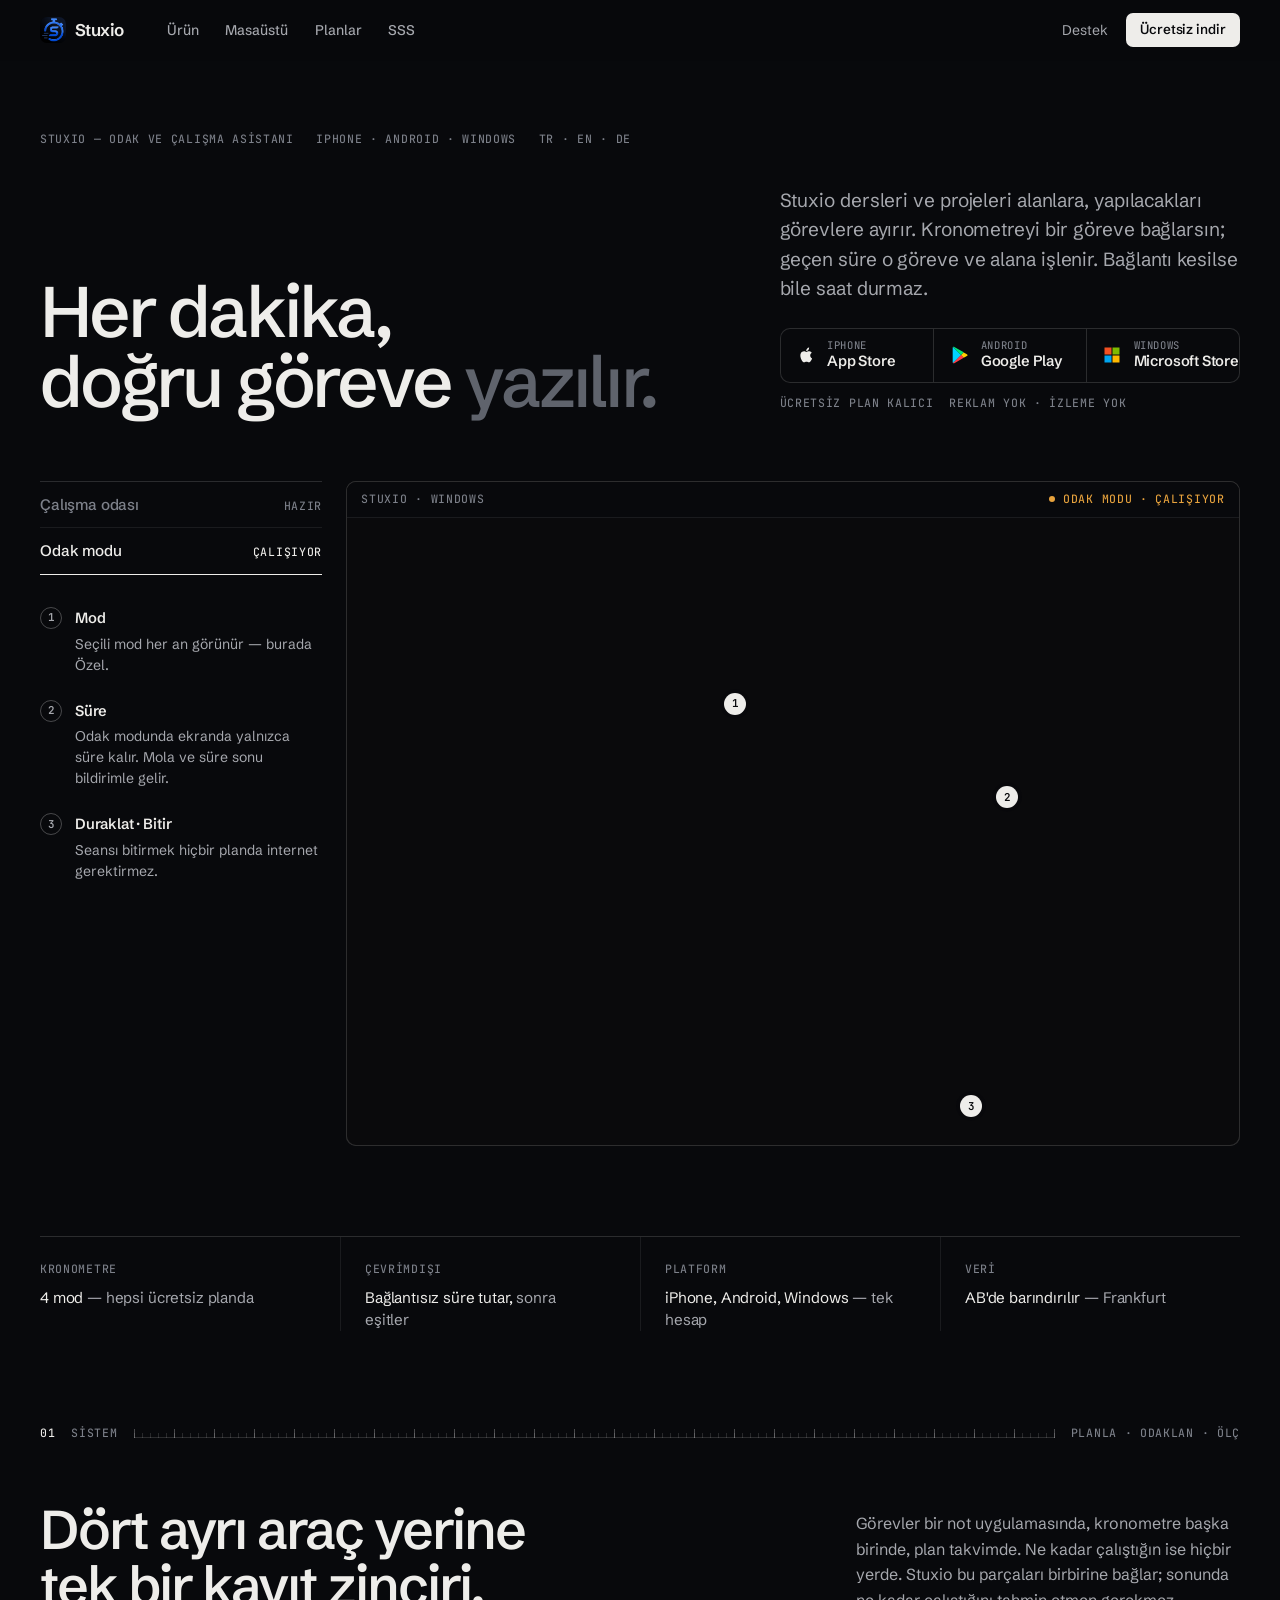
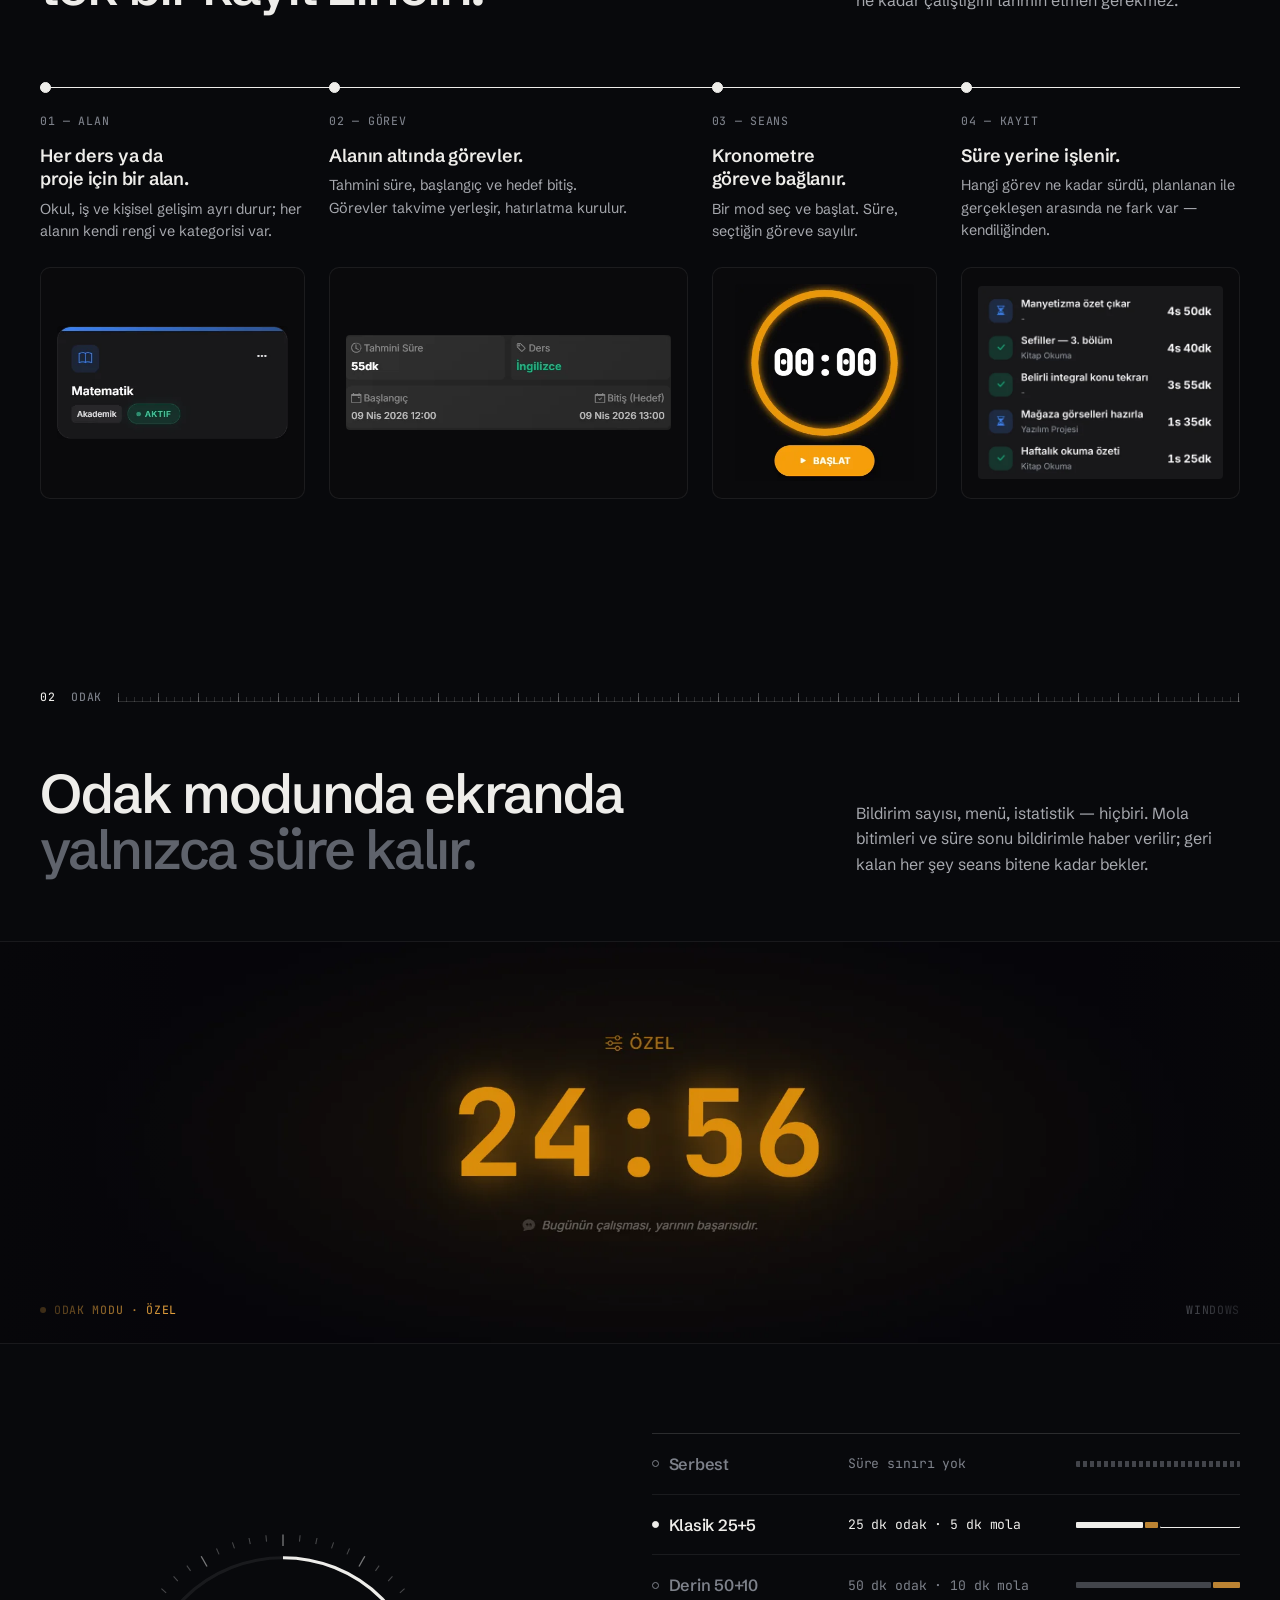
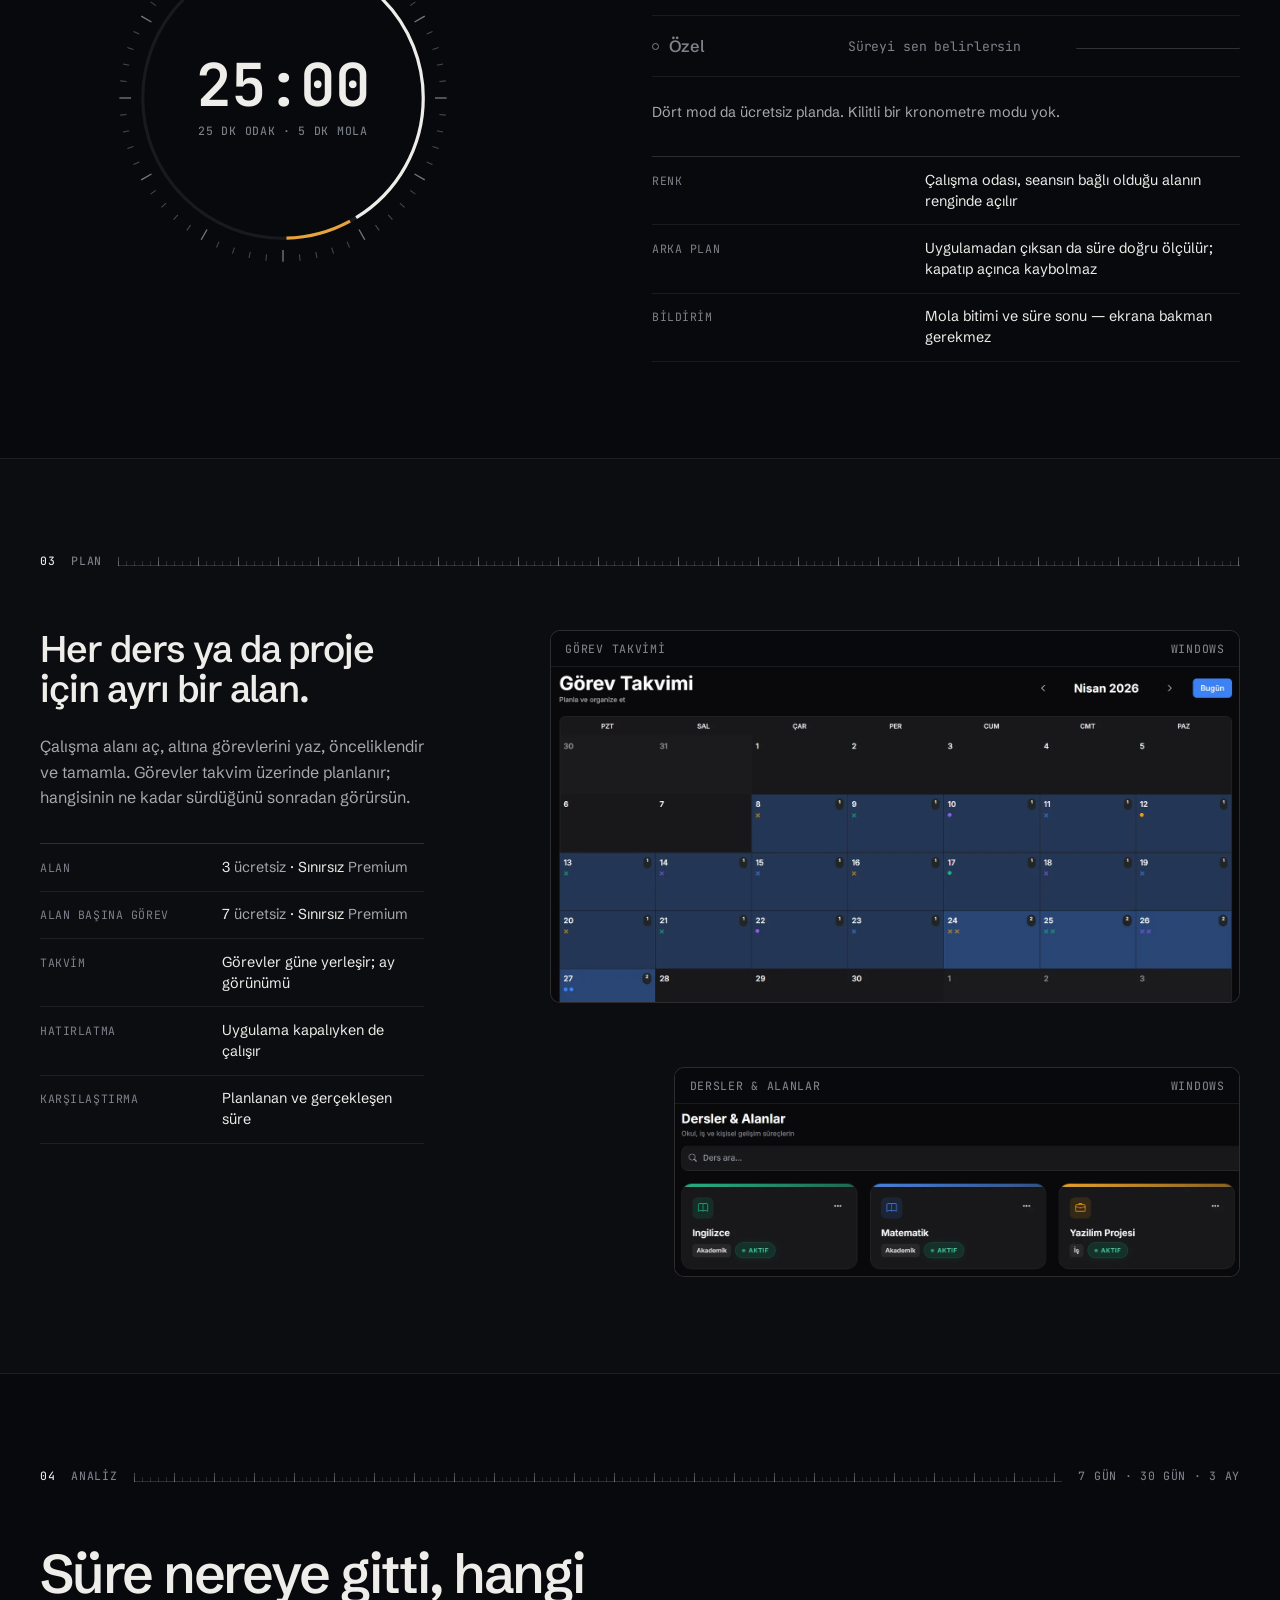
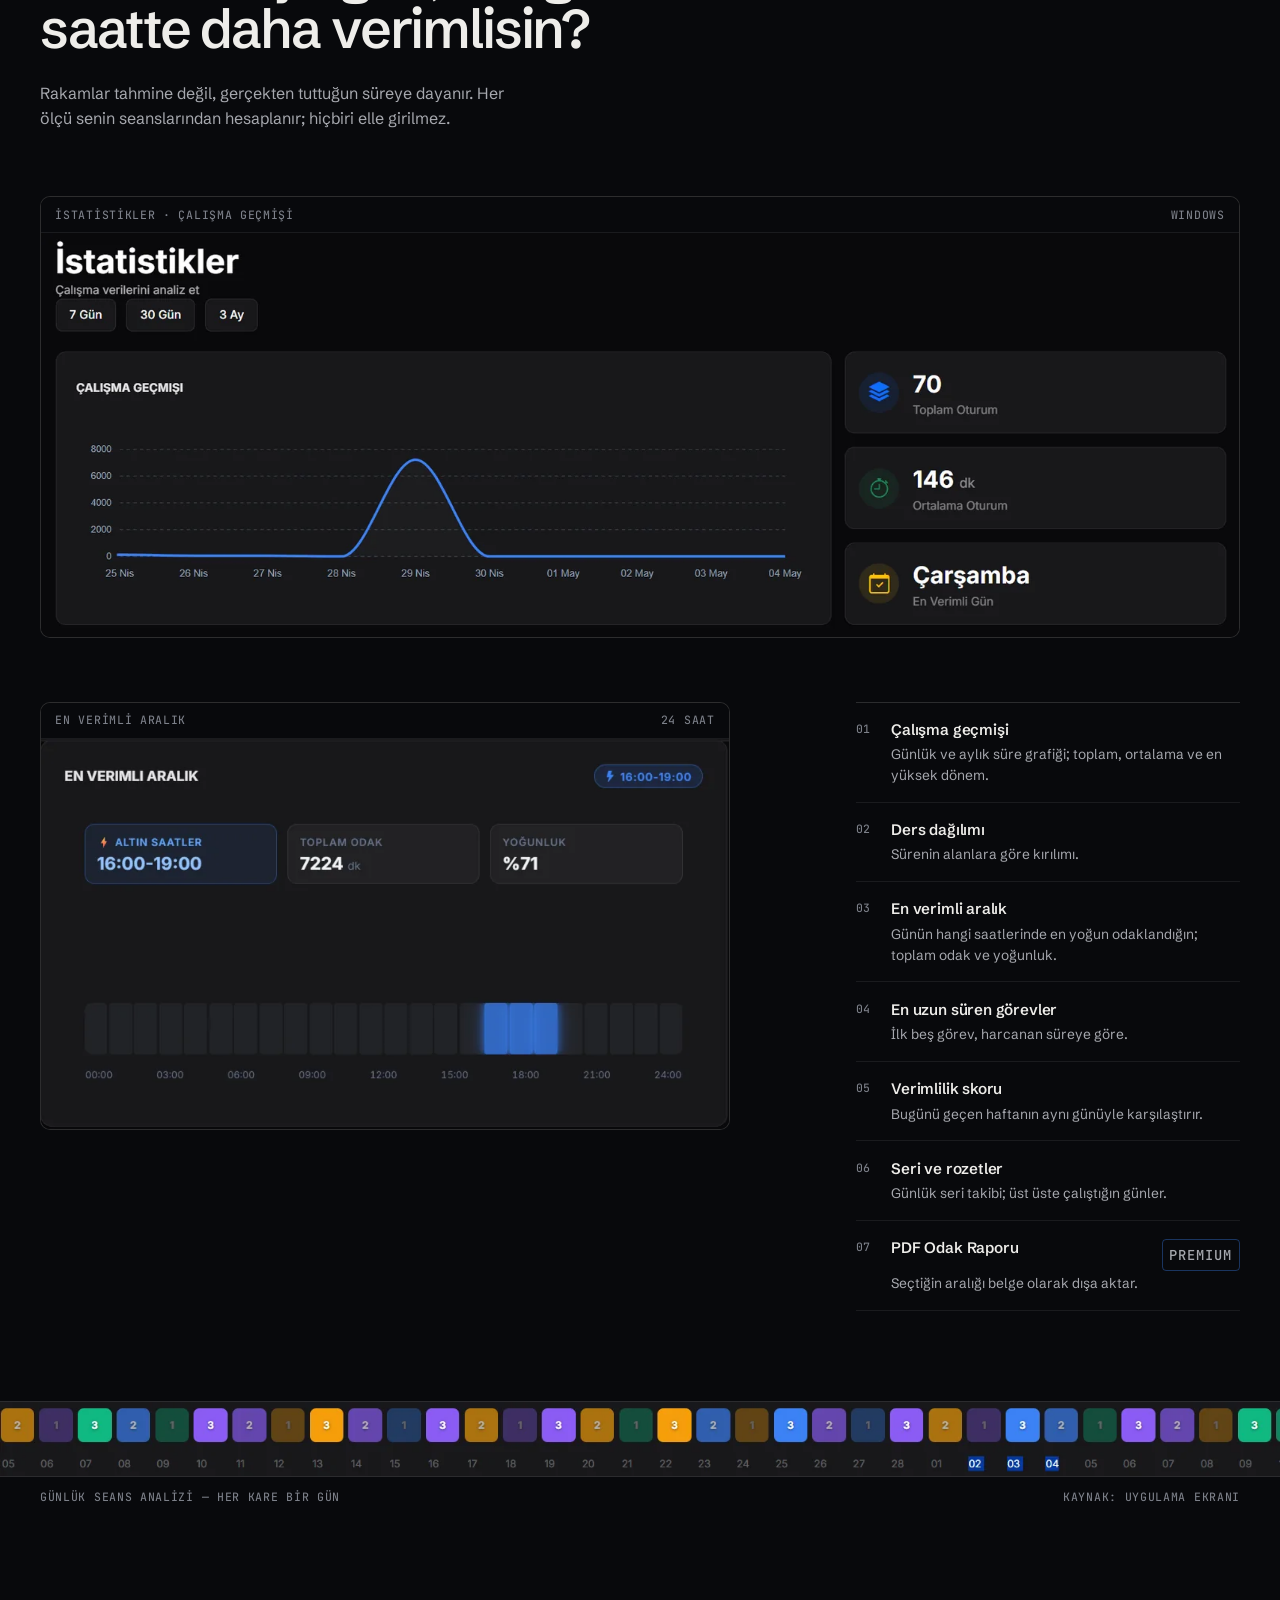
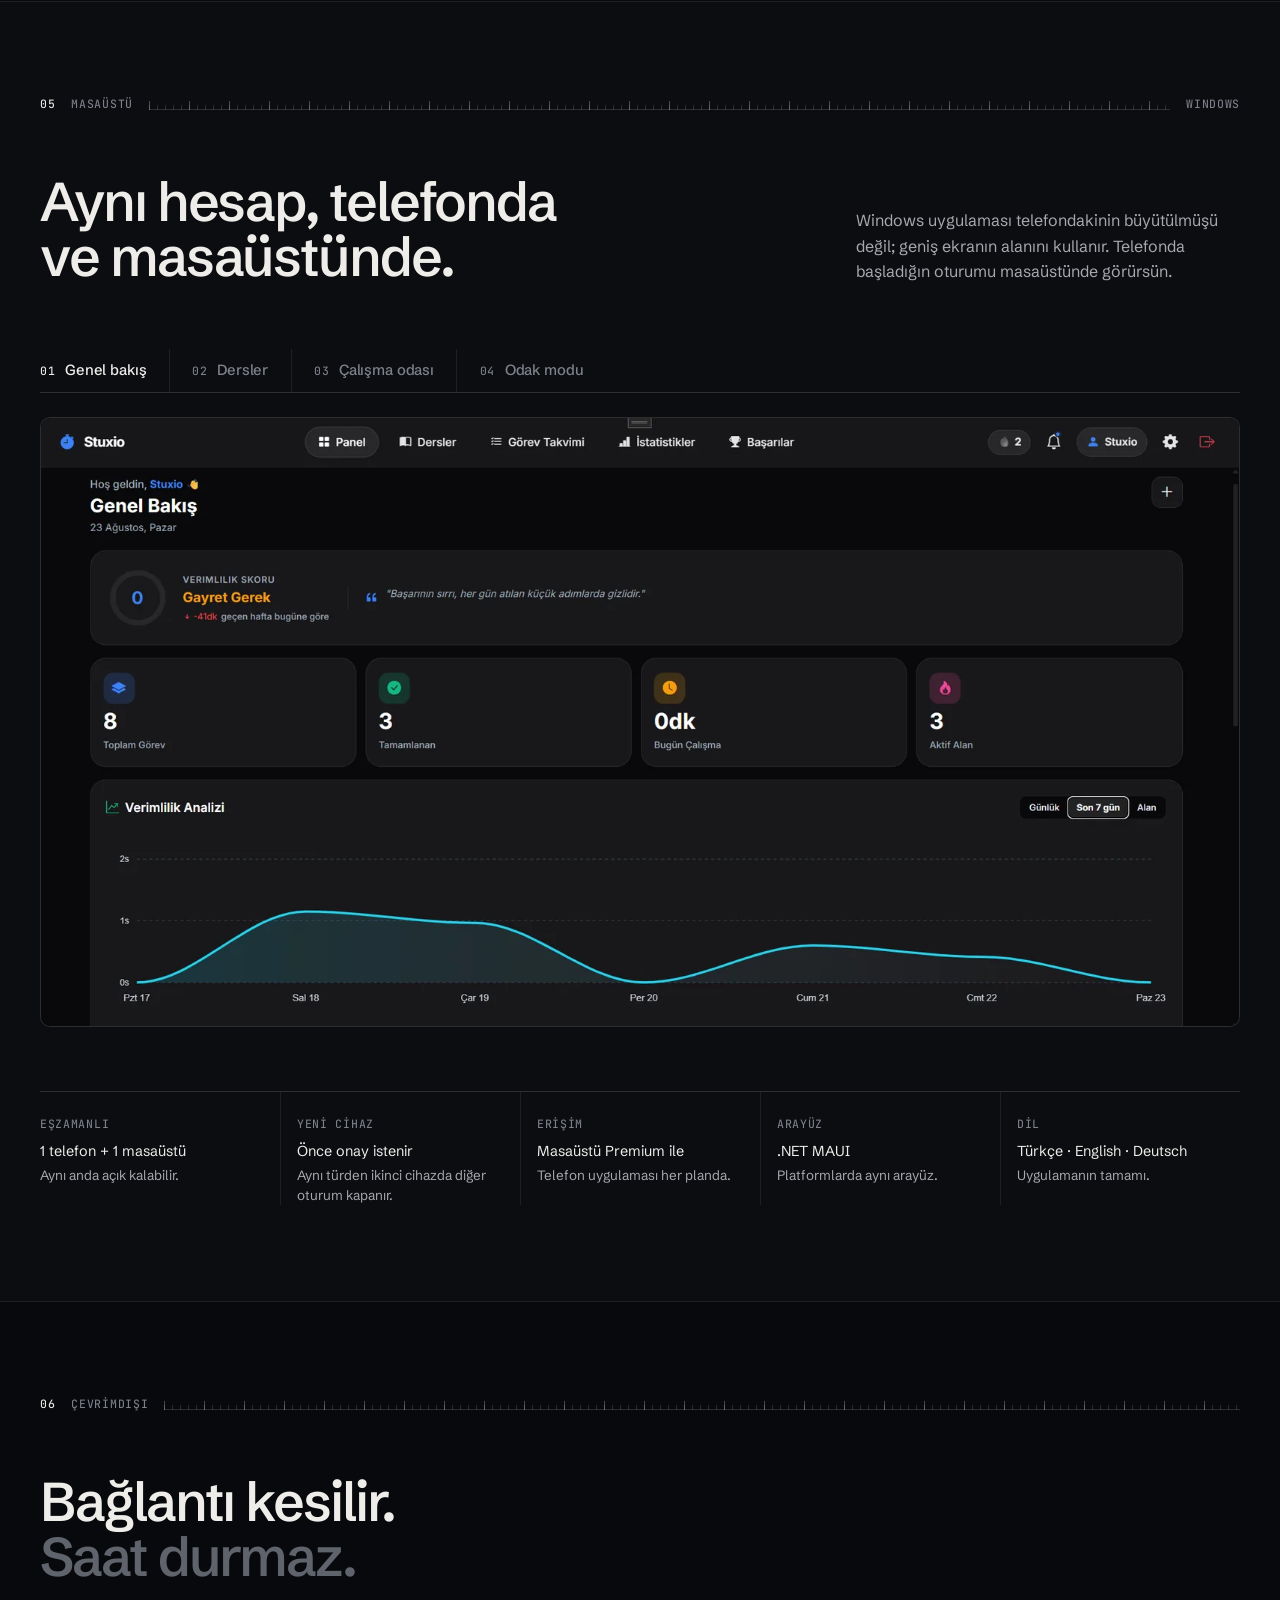
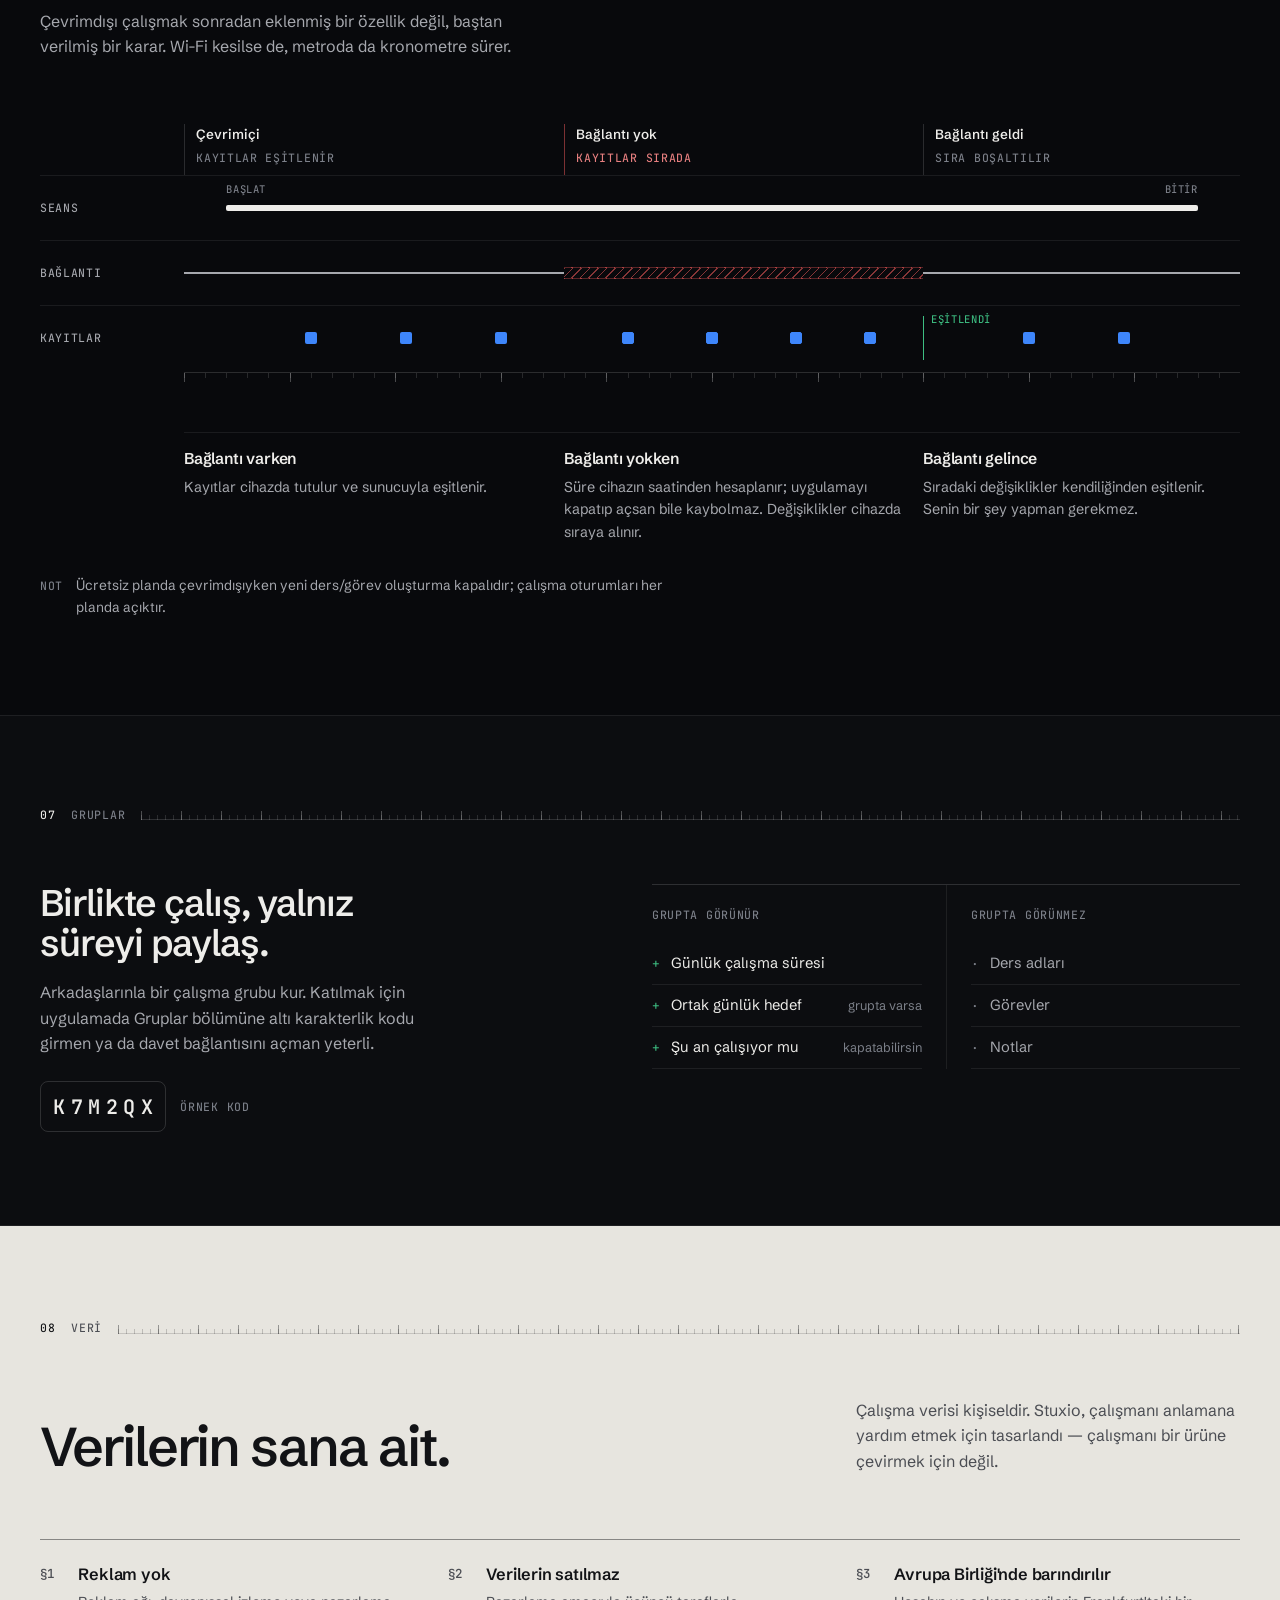
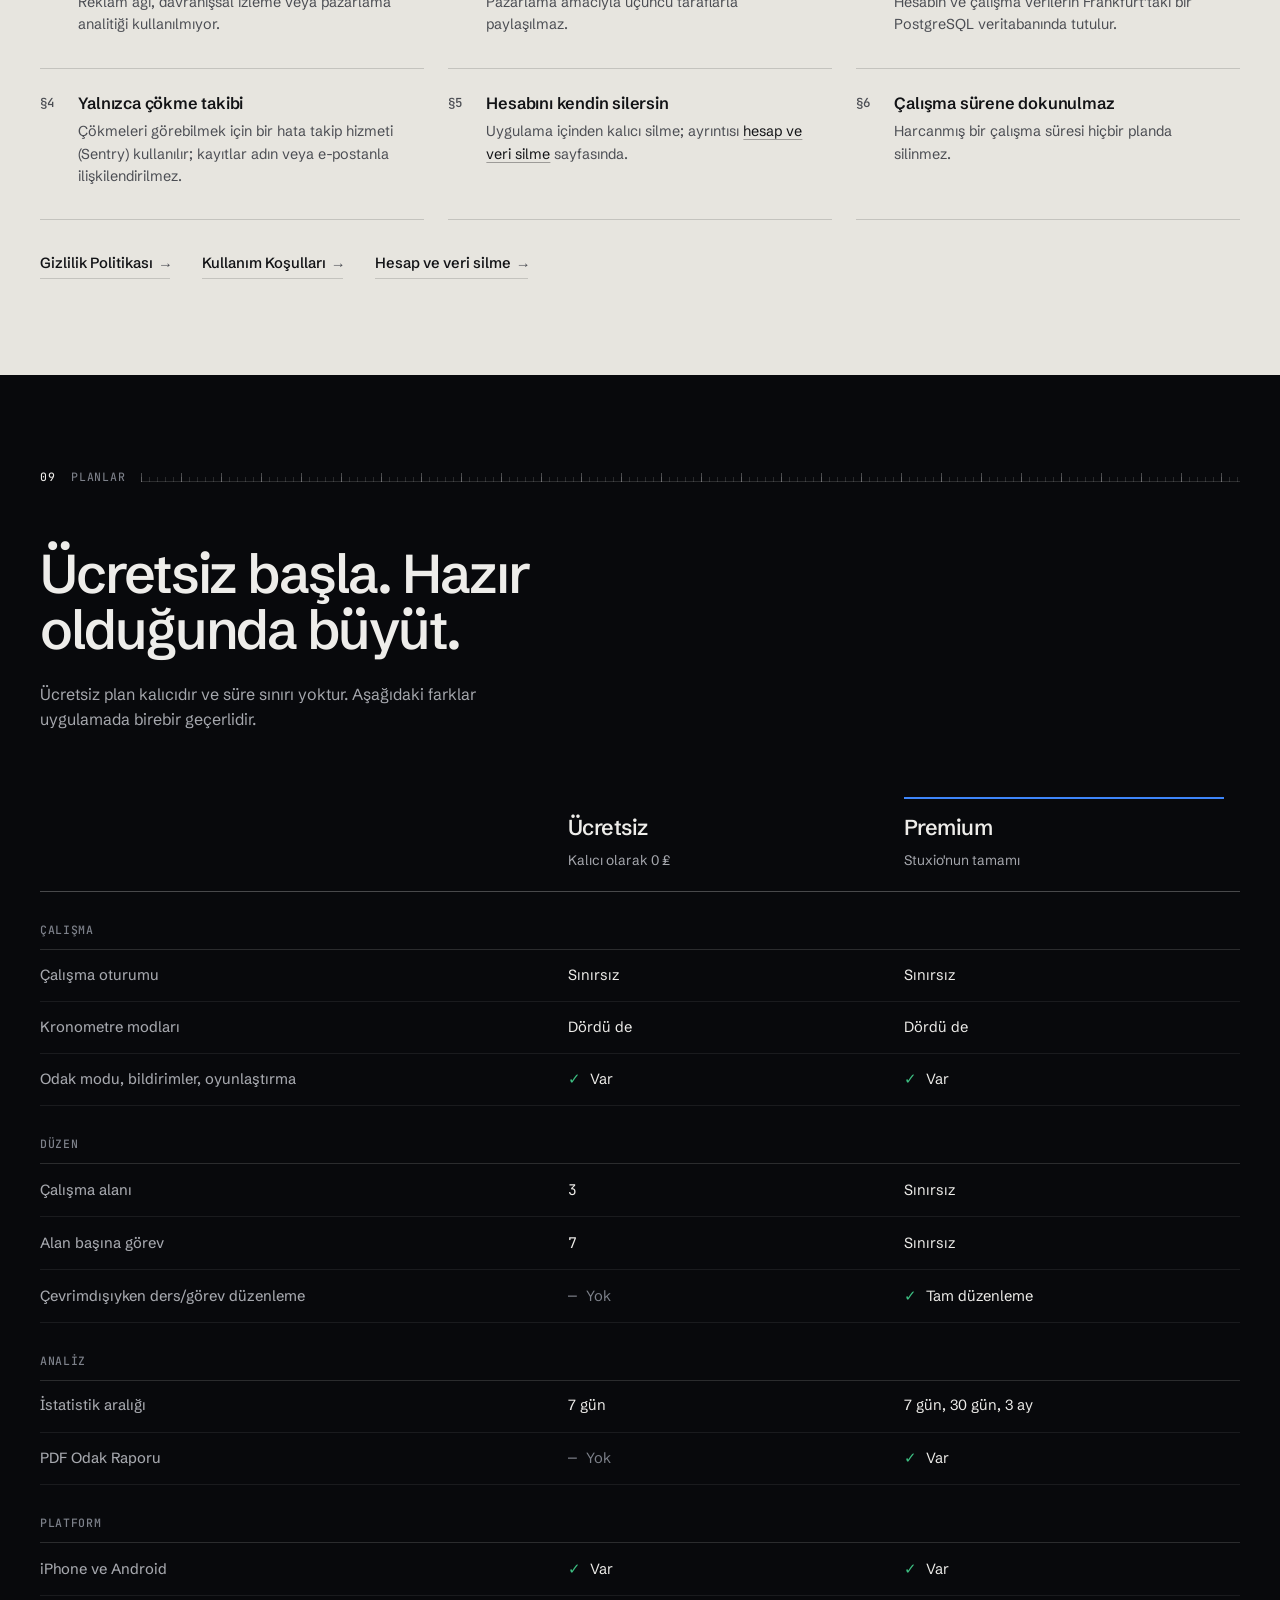
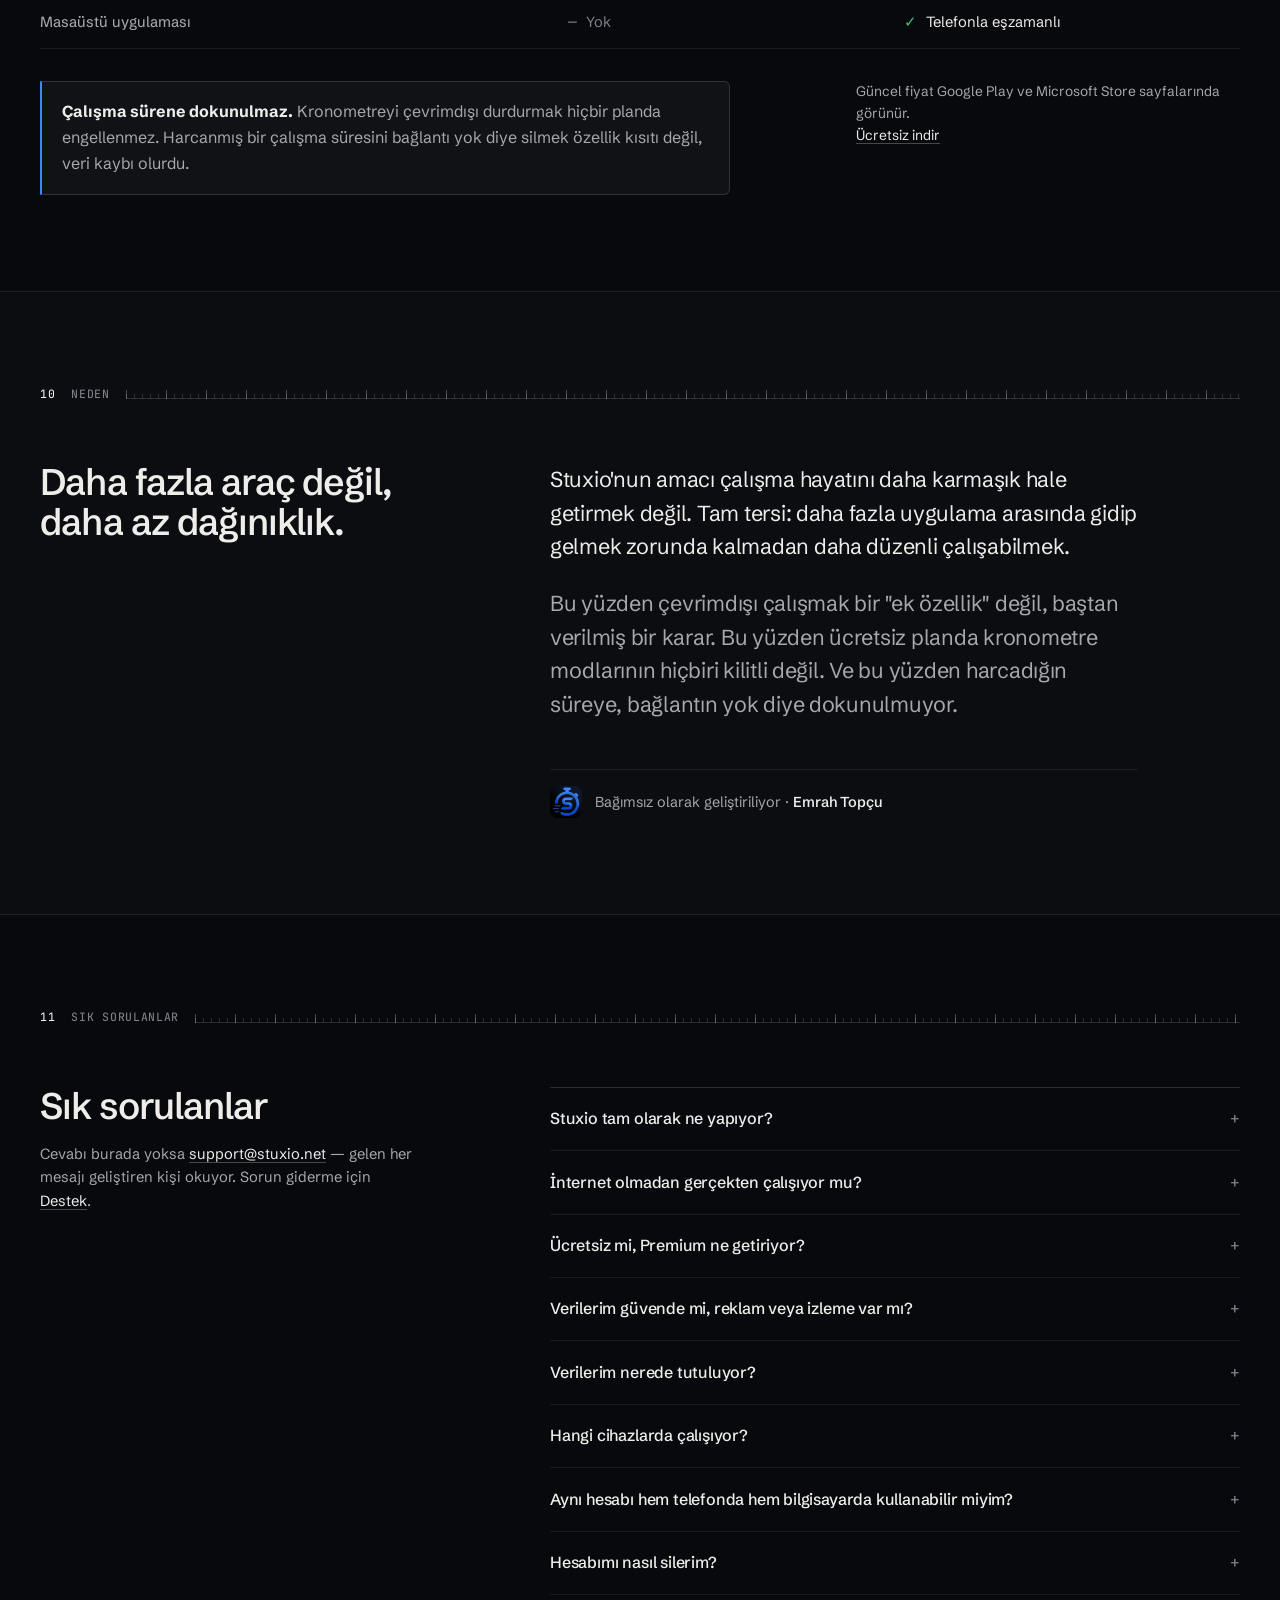
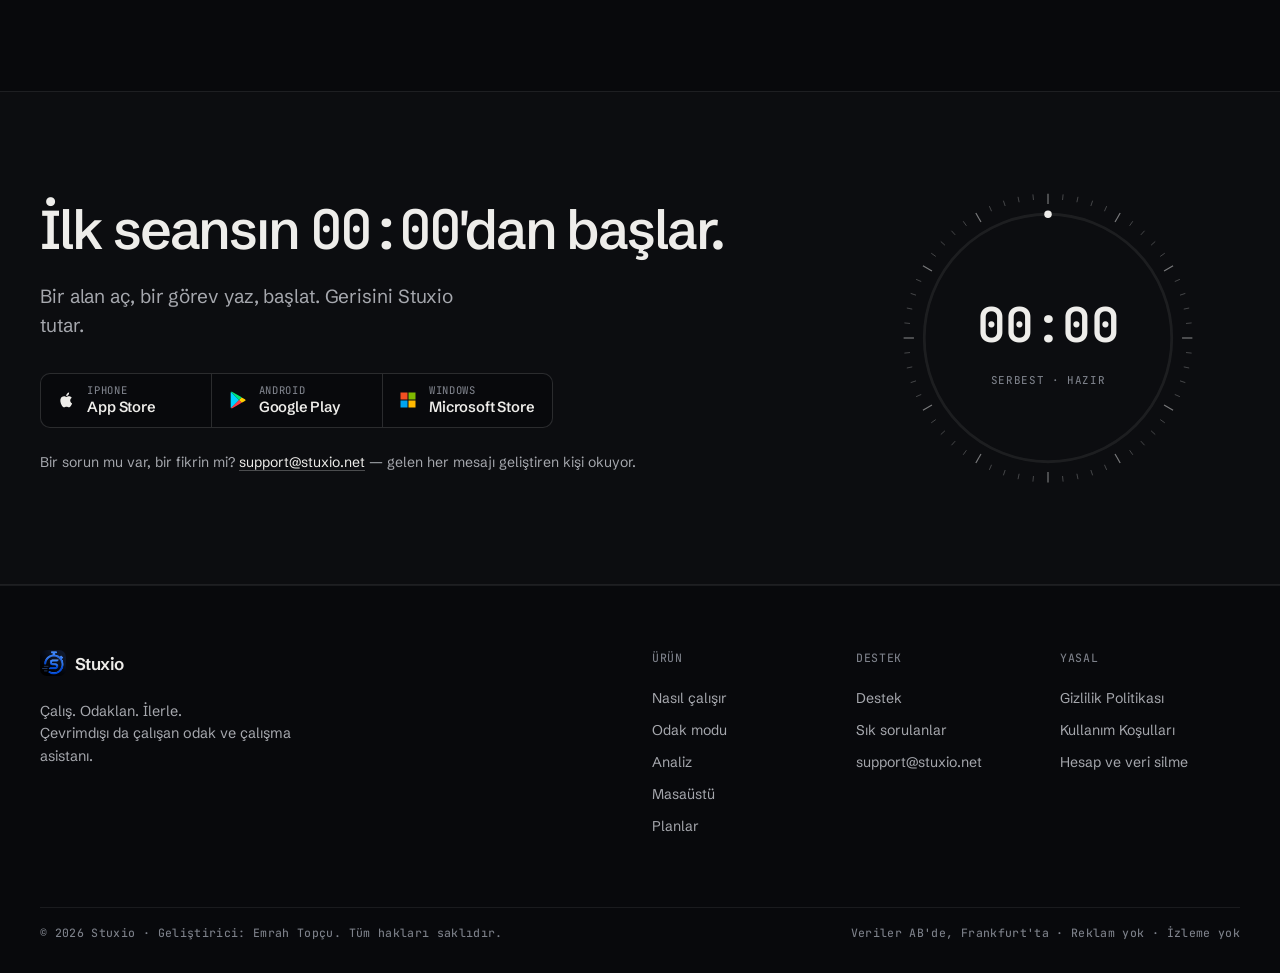
==== commit baeec0de: "Site yeniden tasarlandi: urun odakli Stuxio tasarim sistemi Onceki surum temiz ama sablon gibi okunu" ====
--- a/index.html
+++ b/index.html
@@ -32,9 +32,14 @@
 <link rel="icon" type="image/png" sizes="192x192" href="/assets/brand/stuxio-icon-192.png">
 <link rel="apple-touch-icon" href="/assets/brand/stuxio-icon-192.png">
 <link rel="stylesheet" href="assets/site.css">
-<!-- Hero görseli sayfanın en büyük öğesi (LCP). Önceden yüklenmesi Core Web Vitals'ı
-     iyileştirir; sıralamaya dolaylı etkisi var. -->
-<link rel="preload" as="image" href="screenshotss/app-panel.png" fetchpriority="high">
+<!-- Yazı tipleri kendi sunucumuzda (assets/fonts). Önceden yüklenen iki dosya ilk
+     ekranda kesin kullanılanlar; latin-ext (ğ ş İ) ihtiyaç olunca iner. -->
+<link rel="preload" as="font" type="font/woff2" href="assets/fonts/schibsted-grotesk-latin.woff2" crossorigin>
+<link rel="preload" as="font" type="font/woff2" href="assets/fonts/schibsted-grotesk-latin-ext.woff2" crossorigin>
+<!-- Hero görseli sayfanın en büyük öğesi (LCP). Dar ekranda başka görsel
+     gösteriliyor (<picture>); ön yükleme de ona göre ikiye ayrıldı. -->
+<link rel="preload" as="image" href="assets/ui/oda-masaustu.webp" media="(min-width: 861px)" fetchpriority="high">
+<link rel="preload" as="image" href="assets/ui/oda-telefon.webp" media="(max-width: 860px)" fetchpriority="high">
 
 <!-- Yapılandırılmış veri. SSS maddeleri sayfadaki GÖRÜNÜR metinden üretildi:
      Google, şema ile sayfa içeriğinin birebir eşleşmesini şart koşuyor. SSS değişirse
@@ -163,19 +168,20 @@
 <header class="site-nav">
   <div class="container inner">
     <a class="brand" href="/">
-      <img class="brand-mark" src="assets/brand/stuxio-icon-96.png" width="32" height="32" alt="">
+      <img class="brand-mark" src="assets/brand/stuxio-icon-96.png" width="26" height="26" alt="">
       <span>Stuxio</span>
     </a>
 
     <nav class="nav-links" id="nav-menu" aria-label="Ana menü">
-      <a href="#nasil">Nasıl çalışır</a>
-      <a href="#ozellikler">Özellikler</a>
+      <a href="#nasil">Ürün</a>
+      <a href="#masaustu">Masaüstü</a>
       <a href="#planlar">Planlar</a>
       <a href="#sss">SSS</a>
-      <a href="destek">Destek</a>
+      <a class="nav-mobile-only" href="destek">Destek</a>
     </nav>
 
     <div class="nav-right">
+      <a class="nav-quiet" href="destek">Destek</a>
       <a class="btn btn-primary btn-sm" href="#indir">Ücretsiz indir</a>
       <button class="nav-toggle" type="button" data-nav-toggle
               aria-expanded="false" aria-controls="nav-menu" aria-label="Menüyü aç">
@@ -183,407 +189,609 @@
       </button>
     </div>
   </div>
+  <span class="nav-progress" data-progress aria-hidden="true"></span>
 </header>
 
 <main id="main">
 
-  <!-- ── 1. Hero ──────────────────────────────────────────────────────── -->
-  <section class="container hero">
-    <div class="hero-grid">
-      <div>
-        <span class="eyebrow">Çevrimdışı öncelikli çalışma asistanı</span>
-        <h1>Çalış, odaklan,<br><span class="dim">ilerlemeni gör.</span></h1>
-        <p class="lead">
-          Stuxio ders planlarını, görevleri, odak kronometresini ve çalışma
-          istatistiklerini tek akışta toplar. Bağlantın kesilse bile kronometre
-          durmaz — kaydın cihazında tutulur, internet gelince sunucuyla eşitlenir.
+  <!-- ── Hero ─────────────────────────────────────────────────────────────
+       Üstte ne olduğu (başlık) ve neden önemli olduğu (sağdaki paragraf); altta
+       ürünün kendisi. Görsel GERÇEK ekran görüntüsünden kırpıldı (bkz.
+       scripts/urun-gorselleri.py); iki durum aynı kutuyla kırpıldığı için geçişte
+       öğeler yerinde kalıyor. İşaretçi konumları (--x/--y) kırpıma göre yüzde:
+       kırpım değişirse bunlar da değişmeli. -->
+  <section class="hero">
+    <div class="wrap">
+      <p class="hero-meta">
+        <span class="t-meta"><span lang="en">Stuxio</span> — odak ve çalışma asistanı</span>
+        <span class="t-meta hide-sm" lang="en">iPhone · Android · Windows</span>
+        <span class="t-meta hide-sm">TR · EN · DE</span>
+      </p>
+
+      <div class="g12 hero-head">
+        <h1>Her dakika, doğru&nbsp;göreve <span class="dim">yazılır.</span></h1>
+
+        <div class="hero-aside">
+          <p class="t-lead">
+            Stuxio dersleri ve projeleri alanlara, yapılacakları görevlere ayırır.
+            Kronometreyi bir göreve bağlarsın; geçen süre o göreve ve alana işlenir.
+            Bağlantı kesilse bile saat durmaz.
+          </p>
+
+          <!-- Üç mağaza da YAYINDA (iOS 5 Eyl 2026'da onaylandı).
+               ⚠️ Bir mağazanın durumu değişirse BURASI TEK BAŞINA YETMEZ: aynı olgu
+               SoftwareApplication şemasında (operatingSystem + downloadUrl), FAQPage
+               JSON-LD'sinde, görünür SSS metninde ve hero künyesinde de duruyor.
+               Hepsini birden güncelle; Google şema ile sayfa içeriğinin birebir
+               eşleşmesini şart koşuyor.
+               ⚠️ Bu blok kapanış bölümünde İKİNCİ KEZ tekrarlanıyor — id="indir" YALNIZ
+               burada; ikisini birden güncelle. -->
+          <div class="stores" id="indir">
+            <a class="store" href="https://apps.apple.com/app/id6806873464" target="_blank" rel="noopener"
+               aria-label="Stuxio'yu App Store'dan indir">
+              <svg viewBox="0 0 24 24" aria-hidden="true" focusable="false">
+                <path fill="currentColor" d="M17.05 12.54c-.02-2.2 1.8-3.26 1.88-3.31-1.02-1.5-2.62-1.7-3.19-1.72-1.36-.14-2.65.8-3.34.8-.69 0-1.75-.78-2.88-.76-1.48.02-2.85.86-3.61 2.18-1.54 2.67-.39 6.62 1.11 8.79.73 1.06 1.6 2.25 2.74 2.21 1.1-.05 1.51-.71 2.84-.71 1.32 0 1.7.71 2.86.69 1.18-.02 1.93-1.08 2.65-2.15.84-1.23 1.18-2.42 1.2-2.48-.03-.01-2.29-.88-2.31-3.49zM14.88 5.9c.6-.74 1.01-1.76.9-2.78-.87.04-1.93.58-2.56 1.31-.56.65-1.06 1.69-.92 2.68.97.08 1.97-.49 2.58-1.21z"/>
+              </svg>
+              <span><small lang="en">iPhone</small><strong>App Store</strong></span>
+            </a>
+            <a class="store" href="https://play.google.com/store/apps/details?id=com.studytime.desktopclient" target="_blank" rel="noopener"
+               aria-label="Stuxio'yu Google Play'den indir">
+              <svg viewBox="0 0 24 24" aria-hidden="true" focusable="false">
+                <path fill="#00D2FF" d="M3.6 2.3c-.24.25-.38.64-.38 1.15v17.1c0 .51.14.9.38 1.15l.06.05 9.58-9.58v-.23L3.66 2.25l-.06.05z"/>
+                <path fill="#FFCE00" d="M16.4 15.4l-3.16-3.17v-.23l3.17-3.17.07.04 3.78 2.15c1.08.61 1.08 1.62 0 2.24l-3.78 2.15-.08.04z"/>
+                <path fill="#FF3A44" d="M16.47 15.36L13.24 12.1 3.6 21.7c.36.38.94.42 1.6.05l11.27-6.4z"/>
+                <path fill="#00E676" d="M16.47 8.83L5.2 2.44c-.66-.38-1.24-.33-1.6.05l9.64 9.61 3.23-3.27z"/>
+              </svg>
+              <span><small lang="en">Android</small><strong>Google Play</strong></span>
+            </a>
+            <a class="store" href="https://apps.microsoft.com/detail/9MWC4B942CZ6" target="_blank" rel="noopener"
+               aria-label="Stuxio'yu Microsoft Store'dan indir">
+              <svg viewBox="0 0 24 24" aria-hidden="true" focusable="false">
+                <path fill="#F25022" d="M3 3h8.4v8.4H3z"/>
+                <path fill="#7FBA00" d="M12.6 3H21v8.4h-8.4z"/>
+                <path fill="#00A4EF" d="M3 12.6h8.4V21H3z"/>
+                <path fill="#FFB900" d="M12.6 12.6H21V21h-8.4z"/>
+              </svg>
+              <span><small lang="en">Windows</small><strong>Microsoft Store</strong></span>
+            </a>
+          </div>
+          <p class="hero-note">
+            <span class="t-meta">Ücretsiz plan kalıcı</span>
+            <span class="t-meta">Reklam yok · izleme yok</span>
+          </p>
+        </div>
+      </div>
+
+      <div class="g12 hero-stage">
+        <div class="hero-index">
+          <div class="states" role="tablist" aria-label="Uygulama durumu" data-states>
+            <button type="button" role="tab" id="tab-oda" aria-controls="st-oda" aria-selected="true">
+              Çalışma odası <span class="t-meta">Hazır</span>
+            </button>
+            <button type="button" role="tab" id="tab-odak" aria-controls="st-odak" aria-selected="false" tabindex="-1">
+              Odak modu <span class="t-meta">Çalışıyor</span>
+            </button>
+          </div>
+
+          <ol class="legend legend-set" data-legend="st-oda">
+            <li><b>Alan</b><span>Her seans bir alana bağlı açılır ve o alanın renginde görünür.</span></li>
+            <li><b>Mod</b><span>Serbest, Klasik 25+5, Derin 50+10, Özel. Dördü de ücretsiz planda.</span></li>
+            <li><b>Başlat</b><span>Seans başlar; süre arka planda da doğru ölçülür.</span></li>
+          </ol>
+          <ol class="legend legend-set" data-legend="st-odak" hidden>
+            <li><b>Mod</b><span>Seçili mod her an görünür — burada Özel.</span></li>
+            <li><b>Süre</b><span>Odak modunda ekranda yalnızca süre kalır. Mola ve süre sonu bildirimle gelir.</span></li>
+            <li><b>Duraklat · Bitir</b><span>Seansı bitirmek hiçbir planda internet gerektirmez.</span></li>
+          </ol>
+        </div>
+
+        <div class="hero-view">
+          <div class="view">
+            <div class="view-state" id="st-oda" role="tabpanel" aria-labelledby="tab-oda">
+              <div class="frame">
+                <div class="frame-bar">
+                  <span class="t-meta" lang="en">Stuxio · <span class="plat-desk">Windows</span><span class="plat-phone">iPhone</span></span>
+                  <span class="t-meta state">Çalışma odası</span>
+                </div>
+                <div class="frame-media">
+                  <picture>
+                    <source media="(max-width: 860px)" srcset="assets/ui/oda-telefon.webp" width="564" height="910">
+                    <img src="assets/ui/oda-masaustu.webp" width="1260" height="886" fetchpriority="high"
+                         alt="Stuxio çalışma odası: Yazılım Projesi alanı, Serbest, Klasik 25+5, Derin 50+10 ve Özel mod seçenekleri, 00:00 gösteren kronometre halkası ve Başlat düğmesi">
+                  </picture>
+                  <span class="pin" style="--x:42.5%;--y:3.4%" aria-hidden="true">1</span>
+                  <span class="pin" style="--x:81.5%;--y:25.6%" aria-hidden="true">2</span>
+                  <span class="pin" style="--x:64%;--y:55%" aria-hidden="true">3</span>
+                </div>
+              </div>
+            </div>
+
+            <div class="view-state" id="st-odak" role="tabpanel" aria-labelledby="tab-odak" hidden>
+              <div class="frame">
+                <div class="frame-bar">
+                  <span class="t-meta" lang="en">Stuxio · <span class="plat-desk">Windows</span><span class="plat-phone">iPhone</span></span>
+                  <span class="t-meta state is-live">Odak modu · çalışıyor</span>
+                </div>
+                <div class="frame-media">
+                  <picture>
+                    <source media="(max-width: 860px)" srcset="assets/ui/odak-telefon.webp" width="564" height="910">
+                    <img src="assets/ui/odak-masaustu.webp" width="1260" height="886" loading="lazy" decoding="async"
+                         alt="Stuxio odak modu: ekranda yalnızca Özel modda 24:56 gösteren büyük sayaç, altında Duraklat ve Çalışmayı Bitir düğmeleri">
+                  </picture>
+                  <span class="pin" style="--x:43.5%;--y:29.6%" aria-hidden="true">1</span>
+                  <span class="pin" style="--x:74%;--y:44.5%" aria-hidden="true">2</span>
+                  <span class="pin" style="--x:70%;--y:93.8%" aria-hidden="true">3</span>
+                </div>
+              </div>
+            </div>
+          </div>
+        </div>
+      </div>
+
+      <dl class="facts">
+        <div><dt class="t-meta">Kronometre</dt><dd>4 mod <span>— hepsi ücretsiz planda</span></dd></div>
+        <div><dt class="t-meta">Çevrimdışı</dt><dd>Bağlantısız süre tutar, <span>sonra eşitler</span></dd></div>
+        <div><dt class="t-meta">Platform</dt><dd>iPhone, Android, Windows <span>— tek hesap</span></dd></div>
+        <div><dt class="t-meta">Veri</dt><dd>AB'de barındırılır <span>— Frankfurt</span></dd></div>
+      </dl>
+    </div>
+  </section>
+
+  <!-- ── 01 Sistem ────────────────────────────────────────────────────────
+       Ürünün veri modeli: alan → görev → seans → kayıt. Sütun genişlikleri
+       görsellerin oranına göre farklı (1 / 1.35 / 0.85 / 1.05). -->
+  <section class="section reveal" id="nasil">
+    <div class="wrap">
+      <div class="rule"><span class="t-meta rule-no">01</span><span class="t-meta">Sistem</span><i class="ticks"></i><span class="t-meta rule-end">Planla · Odaklan · Ölç</span></div>
+
+      <div class="g12 head">
+        <h2 class="t-h1">Dört ayrı araç yerine tek bir kayıt zinciri.</h2>
+        <p class="t-body">
+          Görevler bir not uygulamasında, kronometre başka birinde, plan takvimde.
+          Ne kadar çalıştığın ise hiçbir yerde. Stuxio bu parçaları birbirine bağlar;
+          sonunda ne kadar çalıştığını tahmin etmen gerekmez.
         </p>
-
-        <div class="cta-row" style="margin-top:2rem">
-          <a class="btn btn-primary" href="#nasil">Nasıl çalışıyor? &rarr;</a>
-          <a class="btn btn-ghost" href="#planlar">Planları gör</a>
-        </div>
-
-        <!-- Uc magaza da YAYINDA (iOS 5 Eyl 2026'da onaylandi).
-             ⚠️ Bir magazanin durumu degisirse BURASI TEK BASINA YETMEZ: ayni olgu
-             SoftwareApplication semasinda (operatingSystem + downloadUrl), FAQPage
-             JSON-LD'sinde, gorunur SSS metninde ve asagidaki "hero-note"ta da
-             duruyor. Hepsini birden guncelle; Google sema ile sayfa iceriginin
-             birebir eslesmesini sart kosuyor.
-             ⚠️ Bu blok final CTA'da IKINCI KEZ tekrarlaniyor — id="indir" YALNIZ
-             burada; ikisini birden guncelle. -->
-        <div class="stores" id="indir">
-          <a class="store-btn" href="https://apps.apple.com/app/id6806873464" target="_blank" rel="noopener"
-             aria-label="Stuxio'yu App Store'dan indir">
-            <svg class="store-btn-logo" viewBox="0 0 24 24" aria-hidden="true" focusable="false">
-              <path fill="currentColor" d="M17.05 12.54c-.02-2.2 1.8-3.26 1.88-3.31-1.02-1.5-2.62-1.7-3.19-1.72-1.36-.14-2.65.8-3.34.8-.69 0-1.75-.78-2.88-.76-1.48.02-2.85.86-3.61 2.18-1.54 2.67-.39 6.62 1.11 8.79.73 1.06 1.6 2.25 2.74 2.21 1.1-.05 1.51-.71 2.84-.71 1.32 0 1.7.71 2.86.69 1.18-.02 1.93-1.08 2.65-2.15.84-1.23 1.18-2.42 1.2-2.48-.03-.01-2.29-.88-2.31-3.49zM14.88 5.9c.6-.74 1.01-1.76.9-2.78-.87.04-1.93.58-2.56 1.31-.56.65-1.06 1.69-.92 2.68.97.08 1.97-.49 2.58-1.21z"/>
-            </svg>
-            <span class="store-btn-text"><small>İndir</small><strong>App Store</strong></span>
-          </a>
-
-          <a class="store-btn" href="https://play.google.com/store/apps/details?id=com.studytime.desktopclient" target="_blank" rel="noopener"
-             aria-label="Stuxio'yu Google Play'den indir">
-            <svg class="store-btn-logo" viewBox="0 0 24 24" aria-hidden="true" focusable="false">
-              <path fill="#00D2FF" d="M3.6 2.3c-.24.25-.38.64-.38 1.15v17.1c0 .51.14.9.38 1.15l.06.05 9.58-9.58v-.23L3.66 2.25l-.06.05z"/>
-              <path fill="#FFCE00" d="M16.4 15.4l-3.16-3.17v-.23l3.17-3.17.07.04 3.78 2.15c1.08.61 1.08 1.62 0 2.24l-3.78 2.15-.08.04z"/>
-              <path fill="#FF3A44" d="M16.47 15.36L13.24 12.1 3.6 21.7c.36.38.94.42 1.6.05l11.27-6.4z"/>
-              <path fill="#00E676" d="M16.47 8.83L5.2 2.44c-.66-.38-1.24-.33-1.6.05l9.64 9.61 3.23-3.27z"/>
-            </svg>
-            <span class="store-btn-text"><small>İndir</small><strong>Google Play</strong></span>
-          </a>
-
-          <a class="store-btn" href="https://apps.microsoft.com/detail/9MWC4B942CZ6" target="_blank" rel="noopener"
-             aria-label="Stuxio'yu Microsoft Store'dan indir">
-            <svg class="store-btn-logo" viewBox="0 0 24 24" aria-hidden="true" focusable="false">
-              <path fill="#F25022" d="M3 3h8.4v8.4H3z"/>
-              <path fill="#7FBA00" d="M12.6 3H21v8.4h-8.4z"/>
-              <path fill="#00A4EF" d="M3 12.6h8.4V21H3z"/>
-              <path fill="#FFB900" d="M12.6 12.6H21V21h-8.4z"/>
-            </svg>
-            <span class="store-btn-text"><small>İndir</small><strong>Microsoft Store</strong></span>
-          </a>
-        </div>
-
-        <p class="hero-note">
-          <svg width="14" height="14" viewBox="0 0 24 24" fill="none" stroke="currentColor" stroke-width="2" aria-hidden="true"><path d="M12 22s8-4 8-10V5l-8-3-8 3v7c0 6 8 10 8 10z"/></svg>
-          iPhone, Android ve Windows'ta yayında · Reklam yok, izleme yok
+      </div>
+
+      <div class="chain">
+        <div class="link-step" style="--i:0">
+          <span class="t-meta">01 — Alan</span>
+          <h3>Her ders ya da proje için bir alan.</h3>
+          <p>Okul, iş ve kişisel gelişim ayrı durur; her alanın kendi rengi ve kategorisi var.</p>
+          <div class="plate"><img src="assets/ui/zincir-alan.webp" width="416" height="204" loading="lazy" decoding="async"
+               alt="Matematik alan kartı: Akademik kategorisi ve Aktif durumu"></div>
+        </div>
+        <div class="link-step" style="--i:1">
+          <span class="t-meta">02 — Görev</span>
+          <h3>Alanın altında görevler.</h3>
+          <p>Tahmini süre, başlangıç ve hedef bitiş. Görevler takvime yerleşir, hatırlatma kurulur.</p>
+          <div class="plate wide"><img src="assets/ui/zincir-gorev.webp" width="586" height="173" loading="lazy" decoding="async"
+               alt="Görev ayrıntısı: tahmini süre 55 dakika, ders İngilizce, başlangıç ve hedef bitiş tarihleri"></div>
+        </div>
+        <div class="link-step" style="--i:2">
+          <span class="t-meta">03 — Seans</span>
+          <h3>Kronometre göreve bağlanır.</h3>
+          <p>Bir mod seç ve başlat. Süre, seçtiğin göreve sayılır.</p>
+          <div class="plate"><img src="assets/ui/zincir-seans.webp" width="340" height="375" loading="lazy" decoding="async"
+               alt="Kronometre halkası 00:00 ve Başlat düğmesi"></div>
+        </div>
+        <div class="link-step" style="--i:3">
+          <span class="t-meta">04 — Kayıt</span>
+          <h3>Süre yerine işlenir.</h3>
+          <p>Hangi görev ne kadar sürdü, planlanan ile gerçekleşen arasında ne fark var — kendiliğinden.</p>
+          <div class="plate"><img src="assets/ui/zincir-kayit.webp" width="520" height="412" loading="lazy" decoding="async"
+               alt="En uzun süren görevler listesi: her görevin harcanan süresi, örneğin Manyetizma özet çıkar 4 saat 50 dakika"></div>
+        </div>
+      </div>
+    </div>
+  </section>
+
+  <!-- ── 02 Odak ──────────────────────────────────────────────────────────
+       Sayfanın en sessiz, en baskın anı: uygulamanın odak modu kenardan kenara.
+       Altında dört modun ölçekli karşılaştırması: kadran bir saati temsil eder. -->
+  <section class="section reveal" id="ozellikler">
+    <div class="wrap">
+      <div class="rule"><span class="t-meta rule-no">02</span><span class="t-meta">Odak</span><i class="ticks"></i></div>
+      <div class="g12 head">
+        <h2 class="t-h1">Odak modunda ekranda <span class="dim">yalnızca süre kalır.</span></h2>
+        <p class="t-body">
+          Bildirim sayısı, menü, istatistik — hiçbiri. Mola bitimleri ve süre sonu
+          bildirimle haber verilir; geri kalan her şey seans bitene kadar bekler.
         </p>
       </div>
-
-      <div class="hero-stage">
-        <div class="device">
-          <img src="screenshotss/app-panel.png" width="720" height="1379" fetchpriority="high"
-               alt="Stuxio genel bakış ekranı: verimlilik skoru, toplam ve tamamlanan görev sayısı, günün çalışma süresi">
-        </div>
-      </div>
-    </div>
-  </section>
-
-  <!-- ── 2. Problem → Çözüm ───────────────────────────────────────────── -->
-  <section class="container reveal" id="nasil">
-    <div class="section-head center">
-      <h2>Çalışmak neden bu kadar dağınık olmak zorunda?</h2>
-      <p>
-        Çalışmanın kendisi zaten yeterince zor. Zorluğun bir kısmı ise sadece
-        parçaların ayrı yerlerde durmasından geliyor.
-      </p>
-    </div>
-
-    <div class="problem-grid">
-      <div class="problem-item"><strong>Görevler</strong>bir not uygulamasında</div>
-      <div class="problem-item"><strong>Kronometre</strong>başka bir uygulamada</div>
-      <div class="problem-item"><strong>Plan</strong>takvimde</div>
-      <div class="problem-item"><strong>Ne kadar çalıştın?</strong>hiçbir yerde</div>
-    </div>
-
-    <p class="problem-arrow" aria-hidden="true">↓</p>
-
-    <div class="section-head center" style="margin-bottom:0">
-      <h2>Tek bir çalışma akışı: planla, odaklan, ölç.</h2>
-      <p>
-        Bir alan aç, görevini yaz, kronometreyi o göreve bağla. Harcadığın süre
-        doğrudan ilgili yere işlenir; sonunda ne kadar çalıştığını tahmin etmen gerekmez.
-      </p>
-    </div>
-
-    <div class="steps" style="margin-top:3.5rem">
-      <div class="step">
-        <div class="step-no">01</div>
-        <h3>Planla</h3>
-        <p>Her ders ya da proje için ayrı bir çalışma alanı; altında önceliklendirilmiş,
-        takvime yerleştirilebilen görevler.</p>
-      </div>
-      <div class="step">
-        <div class="step-no">02</div>
-        <h3>Odaklan</h3>
-        <p>Bir mod seç ve başla. Odak modunda ekranda yalnızca süre kalır; süre bittiğinde
-        bildirim gelir.</p>
-      </div>
-      <div class="step">
-        <div class="step-no">03</div>
-        <h3>Ölç</h3>
-        <p>Süre nereye gitti, hangi saatte daha verimlisin? Rakamlar tahmine değil,
-        gerçekten tuttuğun süreye dayanır.</p>
-      </div>
-    </div>
-  </section>
-
-  <!-- ── 3. Odaklan ───────────────────────────────────────────────────── -->
-  <section class="container reveal" id="ozellikler">
-    <div class="story">
-      <div>
-        <span class="eyebrow plain">02 / Odaklan</span>
-        <h2 style="margin-top:1.1rem">Bir mod seç ve başla.</h2>
-        <p>
-          Serbest kronometre, klasik 25+5, derin 50+10 ya da kendi belirlediğin süre.
-          Odak modunda ekranda yalnızca süre kalır; mola bitimleri ve süre sonu
-          bildirimle haber verilir.
+    </div>
+
+    <figure class="focus-band">
+      <img src="assets/ui/odak-bant.webp" width="1919" height="600" loading="lazy" decoding="async"
+           alt="Stuxio odak modu, masaüstü: karanlık ekranın ortasında kehribar renkli 24:56 sayacı">
+      <figcaption class="wrap">
+        <span class="t-meta state is-live">Odak modu · Özel</span>
+        <span class="t-meta" lang="en">Windows</span>
+      </figcaption>
+    </figure>
+
+    <div class="wrap">
+      <div class="g12 instrument">
+        <div class="dial" aria-hidden="true">
+          <svg viewBox="0 0 320 320" data-dial>
+            <g class="dial-ticks"><line x1="160.0" y1="17.0" x2="160.0" y2="6.0" class="mj"/><line x1="175.5" y1="12.8" x2="176.1" y2="6.8"/><line x1="190.8" y1="15.2" x2="192.0" y2="9.4"/><line x1="205.7" y1="19.2" x2="207.6" y2="13.5"/><line x1="220.2" y1="24.8" x2="222.6" y2="19.3"/><line x1="231.5" y1="36.2" x2="237.0" y2="26.6" class="mj"/><line x1="247.0" y1="40.3" x2="250.5" y2="35.4"/><line x1="259.0" y1="50.0" x2="263.0" y2="45.6"/><line x1="270.0" y1="61.0" x2="274.4" y2="57.0"/><line x1="279.7" y1="73.0" x2="284.6" y2="69.5"/><line x1="283.8" y1="88.5" x2="293.4" y2="83.0" class="mj"/><line x1="295.2" y1="99.8" x2="300.7" y2="97.4"/><line x1="300.8" y1="114.3" x2="306.5" y2="112.4"/><line x1="304.8" y1="129.2" x2="310.6" y2="128.0"/><line x1="307.2" y1="144.5" x2="313.2" y2="143.9"/><line x1="303.0" y1="160.0" x2="314.0" y2="160.0" class="mj"/><line x1="307.2" y1="175.5" x2="313.2" y2="176.1"/><line x1="304.8" y1="190.8" x2="310.6" y2="192.0"/><line x1="300.8" y1="205.7" x2="306.5" y2="207.6"/><line x1="295.2" y1="220.2" x2="300.7" y2="222.6"/><line x1="283.8" y1="231.5" x2="293.4" y2="237.0" class="mj"/><line x1="279.7" y1="247.0" x2="284.6" y2="250.5"/><line x1="270.0" y1="259.0" x2="274.4" y2="263.0"/><line x1="259.0" y1="270.0" x2="263.0" y2="274.4"/><line x1="247.0" y1="279.7" x2="250.5" y2="284.6"/><line x1="231.5" y1="283.8" x2="237.0" y2="293.4" class="mj"/><line x1="220.2" y1="295.2" x2="222.6" y2="300.7"/><line x1="205.7" y1="300.8" x2="207.6" y2="306.5"/><line x1="190.8" y1="304.8" x2="192.0" y2="310.6"/><line x1="175.5" y1="307.2" x2="176.1" y2="313.2"/><line x1="160.0" y1="303.0" x2="160.0" y2="314.0" class="mj"/><line x1="144.5" y1="307.2" x2="143.9" y2="313.2"/><line x1="129.2" y1="304.8" x2="128.0" y2="310.6"/><line x1="114.3" y1="300.8" x2="112.4" y2="306.5"/><line x1="99.8" y1="295.2" x2="97.4" y2="300.7"/><line x1="88.5" y1="283.8" x2="83.0" y2="293.4" class="mj"/><line x1="73.0" y1="279.7" x2="69.5" y2="284.6"/><line x1="61.0" y1="270.0" x2="57.0" y2="274.4"/><line x1="50.0" y1="259.0" x2="45.6" y2="263.0"/><line x1="40.3" y1="247.0" x2="35.4" y2="250.5"/><line x1="36.2" y1="231.5" x2="26.6" y2="237.0" class="mj"/><line x1="24.8" y1="220.2" x2="19.3" y2="222.6"/><line x1="19.2" y1="205.7" x2="13.5" y2="207.6"/><line x1="15.2" y1="190.8" x2="9.4" y2="192.0"/><line x1="12.8" y1="175.5" x2="6.8" y2="176.1"/><line x1="17.0" y1="160.0" x2="6.0" y2="160.0" class="mj"/><line x1="12.8" y1="144.5" x2="6.8" y2="143.9"/><line x1="15.2" y1="129.2" x2="9.4" y2="128.0"/><line x1="19.2" y1="114.3" x2="13.5" y2="112.4"/><line x1="24.8" y1="99.8" x2="19.3" y2="97.4"/><line x1="36.2" y1="88.5" x2="26.6" y2="83.0" class="mj"/><line x1="40.3" y1="73.0" x2="35.4" y2="69.5"/><line x1="50.0" y1="61.0" x2="45.6" y2="57.0"/><line x1="61.0" y1="50.0" x2="57.0" y2="45.6"/><line x1="73.0" y1="40.3" x2="69.5" y2="35.4"/><line x1="88.5" y1="36.2" x2="83.0" y2="26.6" class="mj"/><line x1="99.8" y1="24.8" x2="97.4" y2="19.3"/><line x1="114.3" y1="19.2" x2="112.4" y2="13.5"/><line x1="129.2" y1="15.2" x2="128.0" y2="9.4"/><line x1="144.5" y1="12.8" x2="143.9" y2="6.8"/></g>
+            <circle class="track" cx="160" cy="160" r="132" fill="none" stroke-width="3"/>
+            <circle class="work" cx="160" cy="160" r="132" fill="none" stroke-width="3" pathLength="100" stroke-dasharray="41.2 100" transform="rotate(-90 160 160)" data-work/>
+            <circle class="rest" cx="160" cy="160" r="132" fill="none" stroke-width="3" pathLength="100" stroke-dasharray="7.5 100" stroke-dashoffset="-42" transform="rotate(-90 160 160)" data-rest/>
+          </svg>
+          <div class="dial-read">
+            <span class="num" data-dial-time>25:00</span>
+            <span class="t-meta" data-dial-note>Kadran = 60 dakika</span>
+          </div>
+        </div>
+
+        <div class="modes">
+          <div role="tablist" aria-label="Kronometre modları" data-modes>
+            <button class="mode" type="button" role="tab" aria-selected="false" tabindex="-1"
+                    data-mode data-time="00:00" data-work="0" data-rest="0" data-note="Yukarı sayar · sınırsız">
+              <b>Serbest</b><span class="num">Süre sınırı yok</span><span class="cycle open" aria-hidden="true"></span>
+            </button>
+            <button class="mode" type="button" role="tab" aria-selected="true"
+                    data-mode data-time="25:00" data-work="25" data-rest="5" data-note="25 dk odak · 5 dk mola">
+              <b>Klasik 25+5</b><span class="num">25 dk odak · 5 dk mola</span>
+              <span class="cycle" aria-hidden="true"><i style="flex:25"></i><i class="r" style="flex:5"></i><i class="e" style="flex:30"></i></span>
+            </button>
+            <button class="mode" type="button" role="tab" aria-selected="false" tabindex="-1"
+                    data-mode data-time="50:00" data-work="50" data-rest="10" data-note="50 dk odak · 10 dk mola">
+              <b>Derin 50+10</b><span class="num">50 dk odak · 10 dk mola</span>
+              <span class="cycle" aria-hidden="true"><i style="flex:50"></i><i class="r" style="flex:10"></i></span>
+            </button>
+            <button class="mode" type="button" role="tab" aria-selected="false" tabindex="-1"
+                    data-mode data-time="––:––" data-work="0" data-rest="0" data-note="Süreyi sen belirlersin">
+              <b>Özel</b><span class="num">Süreyi sen belirlersin</span>
+              <span class="cycle" aria-hidden="true"><i class="e" style="flex:1"></i></span>
+            </button>
+          </div>
+          <p class="modes-note">Dört mod da ücretsiz planda. Kilitli bir kronometre modu yok.</p>
+          <dl class="spec-list">
+            <div><dt>Renk</dt><dd>Çalışma odası, seansın bağlı olduğu alanın renginde açılır</dd></div>
+            <div><dt>Arka plan</dt><dd>Uygulamadan çıksan da süre doğru ölçülür; kapatıp açınca kaybolmaz</dd></div>
+            <div><dt>Bildirim</dt><dd>Mola bitimi ve süre sonu — ekrana bakman gerekmez</dd></div>
+          </dl>
+        </div>
+      </div>
+    </div>
+  </section>
+
+  <!-- ── 03 Plan ───────────────────────────────────────────────────────── -->
+  <section class="section band reveal" id="plan">
+    <div class="wrap">
+      <div class="rule"><span class="t-meta rule-no">03</span><span class="t-meta">Plan</span><i class="ticks"></i></div>
+      <div class="g12 plan-grid">
+        <div class="plan-text">
+          <h2>Her ders ya da proje için ayrı bir alan.</h2>
+          <p class="t-body">
+            Çalışma alanı aç, altına görevlerini yaz, önceliklendir ve tamamla.
+            Görevler takvim üzerinde planlanır; hangisinin ne kadar sürdüğünü
+            sonradan görürsün.
+          </p>
+          <dl class="spec-list">
+            <div><dt>Alan</dt><dd>3 <span class="muted">ücretsiz</span> · Sınırsız <span class="muted">Premium</span></dd></div>
+            <div><dt>Alan başına görev</dt><dd>7 <span class="muted">ücretsiz</span> · Sınırsız <span class="muted">Premium</span></dd></div>
+            <div><dt>Takvim</dt><dd>Görevler güne yerleşir; ay görünümü</dd></div>
+            <div><dt>Hatırlatma</dt><dd>Uygulama kapalıyken de çalışır</dd></div>
+            <div><dt>Karşılaştırma</dt><dd>Planlanan ve gerçekleşen süre</dd></div>
+          </dl>
+        </div>
+
+        <div class="plan-media">
+          <figure>
+            <div class="frame">
+              <div class="frame-bar"><span class="t-meta">Görev takvimi</span><span class="t-meta" lang="en">Windows</span></div>
+              <img src="assets/ui/takvim.webp" width="1600" height="779" loading="lazy" decoding="async"
+                   alt="Görev takvimi, Nisan 2026: görev bulunan günler vurgulu, her günde görevin alan rengiyle işaretler">
+            </div>
+          </figure>
+          <figure class="offset">
+            <div class="frame">
+              <div class="frame-bar"><span class="t-meta">Dersler &amp; alanlar</span><span class="t-meta" lang="en">Windows</span></div>
+              <img src="assets/ui/alanlar.webp" width="1330" height="405" loading="lazy" decoding="async"
+                   alt="Dersler ve Alanlar ekranı: İngilizce, Matematik ve Yazılım Projesi alanları, her biri kendi rengiyle">
+            </div>
+          </figure>
+        </div>
+      </div>
+    </div>
+  </section>
+
+  <!-- ── 04 Analiz ────────────────────────────────────────────────────────
+       Yoğun bölüm: ekranlar + uygulamanın hesapladığı her ölçünün dizini. -->
+  <section class="section reveal" id="analiz">
+    <div class="wrap">
+      <div class="rule"><span class="t-meta rule-no">04</span><span class="t-meta">Analiz</span><i class="ticks"></i><span class="t-meta rule-end">7 gün · 30 gün · 3 ay</span></div>
+      <div class="g12 head head-wide">
+        <h2 class="t-h1">Süre nereye gitti, hangi saatte daha verimlisin?</h2>
+        <p class="t-body">
+          Rakamlar tahmine değil, gerçekten tuttuğun süreye dayanır. Her ölçü
+          senin seanslarından hesaplanır; hiçbiri elle girilmez.
         </p>
-        <ul class="story-list">
-          <li><span class="tick">✓</span><span><b>Dört çalışma modu</b> — hepsi ücretsiz planda</span></li>
-          <li><span class="tick">✓</span><span>Derse özel renk teması</span></li>
-          <li><span class="tick">✓</span><span>Görevi kronometreye bağla, süre ona işlensin</span></li>
-          <li><span class="tick">✓</span><span>Arka planda da doğru süre ölçümü</span></li>
-        </ul>
-      </div>
-      <div class="story-media">
-        <div class="device device-sm">
-          <img src="screenshotss/app-odak.png" width="720" height="1379" loading="lazy"
-               alt="Çalışma odası ekranı: serbest, klasik 25+5, derin 50+10 ve özel mod seçenekleri ile kronometre">
-        </div>
-      </div>
-    </div>
-  </section>
-
-  <section class="container reveal">
-    <div class="story reverse">
-      <div>
-        <span class="eyebrow plain">01 / Planla</span>
-        <h2 style="margin-top:1.1rem">Her ders ya da proje için ayrı bir alan.</h2>
-        <p>
-          Çalışma alanı aç, altına görevlerini yaz, önceliklendir ve tamamla.
-          Görevler takvim üzerinde de planlanabilir; hangi görevin ne kadar sürdüğünü
-          sonradan görürsün.
+      </div>
+
+      <div class="g12 an-grid">
+        <figure class="an-main">
+          <div class="frame">
+            <div class="frame-bar"><span class="t-meta">İstatistikler · çalışma geçmişi</span><span class="t-meta" lang="en">Windows</span></div>
+            <img src="assets/ui/gecmis.webp" width="1600" height="539" loading="lazy" decoding="async"
+                 alt="İstatistikler ekranı: 7 gün, 30 gün, 3 ay seçenekleri, çalışma geçmişi grafiği; toplam oturum, ortalama oturum ve en verimli gün kartları">
+          </div>
+        </figure>
+
+        <figure class="an-side-img">
+          <div class="frame">
+            <div class="frame-bar"><span class="t-meta">En verimli aralık</span><span class="t-meta">24 saat</span></div>
+            <img src="assets/ui/verimli-aralik.webp" width="866" height="492" loading="lazy" decoding="async"
+                 alt="En verimli aralık kartı: altın saatler 16:00–19:00, toplam odak ve yoğunluk; 24 saatlik şeritte vurgulu aralık">
+          </div>
+        </figure>
+
+        <div class="an-index">
+          <ol class="index">
+            <li><b>Çalışma geçmişi</b><span>Günlük ve aylık süre grafiği; toplam, ortalama ve en yüksek dönem.</span></li>
+            <li><b>Ders dağılımı</b><span>Sürenin alanlara göre kırılımı.</span></li>
+            <li><b>En verimli aralık</b><span>Günün hangi saatlerinde en yoğun odaklandığın; toplam odak ve yoğunluk.</span></li>
+            <li><b>En uzun süren görevler</b><span>İlk beş görev, harcanan süreye göre.</span></li>
+            <li><b>Verimlilik skoru</b><span>Bugünü geçen haftanın aynı günüyle karşılaştırır.</span></li>
+            <li><b>Seri ve rozetler</b><span>Günlük seri takibi; üst üste çalıştığın günler.</span></li>
+            <li><b>PDF Odak Raporu <span class="tag" lang="en">Premium</span></b><span>Seçtiğin aralığı belge olarak dışa aktar.</span></li>
+          </ol>
+        </div>
+      </div>
+    </div>
+
+    <figure class="strip">
+      <div class="strip-in">
+        <img src="assets/ui/seans-seridi.webp" width="1734" height="94" loading="lazy" decoding="async"
+             alt="Günlük seans analizi: her kare bir gün, içindeki sayı o günkü seans sayısı, renk o günün baskın alanı">
+      </div>
+    </figure>
+    <div class="wrap strip-cap">
+      <span class="t-meta">Günlük seans analizi — her kare bir gün</span>
+      <span class="t-meta">Kaynak: uygulama ekranı</span>
+    </div>
+  </section>
+
+  <!-- ── 05 Masaüstü ──────────────────────────────────────────────────────
+       Görseller GÜNCEL Windows sürümünden — bkz. screenshotss/OKU-masaustu.md.
+       Sekmeler dört ekranı aynı çerçevede gösterir; JS yoksa dördü alt alta. -->
+  <section class="section band reveal" id="masaustu">
+    <div class="wrap">
+      <div class="rule"><span class="t-meta rule-no">05</span><span class="t-meta">Masaüstü</span><i class="ticks"></i><span class="t-meta rule-end" lang="en">Windows</span></div>
+      <div class="g12 head">
+        <h2 class="t-h1">Aynı hesap, telefonda ve masaüstünde.</h2>
+        <p class="t-body">
+          Windows uygulaması telefondakinin büyütülmüşü değil; geniş ekranın
+          alanını kullanır. Telefonda başladığın oturumu masaüstünde görürsün.
         </p>
-        <ul class="story-list">
-          <li><span class="tick">✓</span><span>Okul, iş ve kişisel gelişim alanları bir arada</span></li>
-          <li><span class="tick">✓</span><span>Planlanan ve gerçekleşen süre karşılaştırması</span></li>
-          <li><span class="tick">✓</span><span>Görev hatırlatmaları uygulama kapalıyken de çalışır</span></li>
-        </ul>
-      </div>
-      <div class="story-media">
-        <div class="device device-sm">
-          <img src="screenshotss/app-gorevler.png" width="720" height="1379" loading="lazy"
-               alt="Görev listesi ekranı: en uzun süren görevler ve her birinin harcanan süresi">
-        </div>
-      </div>
-    </div>
-  </section>
-
-  <section class="container reveal">
-    <div class="story">
-      <div>
-        <span class="eyebrow plain">03 / Ölç</span>
-        <h2 style="margin-top:1.1rem">Süre nereye gitti, ne zaman verimlisin?</h2>
-        <p>
-          Günlük ve haftalık süre dağılımı, alan bazlı kırılım, oturum geçmişi ve
-          en verimli çalışma aralığın. Rakamlar tahmine değil, gerçekten tuttuğun
-          süreye dayanır.
+      </div>
+
+      <div class="tabs" role="tablist" aria-label="Masaüstü ekranları" data-tabs>
+        <button type="button" role="tab" id="dt-1" aria-controls="dp-1" aria-selected="true"><span class="t-meta">01</span>Genel bakış</button>
+        <button type="button" role="tab" id="dt-2" aria-controls="dp-2" aria-selected="false" tabindex="-1"><span class="t-meta">02</span>Dersler</button>
+        <button type="button" role="tab" id="dt-3" aria-controls="dp-3" aria-selected="false" tabindex="-1"><span class="t-meta">03</span>Çalışma odası</button>
+        <button type="button" role="tab" id="dt-4" aria-controls="dp-4" aria-selected="false" tabindex="-1"><span class="t-meta">04</span>Odak modu</button>
+      </div>
+
+      <div class="frame">
+        <div class="desk">
+          <div class="desk-panel" id="dp-1" role="tabpanel" aria-labelledby="dt-1">
+            <img src="assets/ui/m-genel.webp" width="1600" height="812" loading="lazy" decoding="async"
+                 alt="Stuxio masaüstü genel bakış: verimlilik skoru, toplam ve tamamlanan görev, günün çalışma süresi, aktif alan sayısı ve haftalık verimlilik grafiği">
+          </div>
+          <div class="desk-panel" id="dp-2" role="tabpanel" aria-labelledby="dt-2" hidden>
+            <img src="assets/ui/m-dersler.webp" width="1600" height="812" loading="lazy" decoding="async"
+                 alt="Stuxio masaüstü dersler ekranı: İngilizce, Matematik ve Yazılım Projesi alanları kart olarak, her biri kendi rengiyle">
+          </div>
+          <div class="desk-panel" id="dp-3" role="tabpanel" aria-labelledby="dt-3" hidden>
+            <img src="assets/ui/m-oda.webp" width="1600" height="812" loading="lazy" decoding="async"
+                 alt="Stuxio masaüstü çalışma odası: Serbest, Klasik 25+5, Derin 50+10 ve Özel mod seçenekleri, kronometre halkası ve başlat düğmesi">
+          </div>
+          <div class="desk-panel" id="dp-4" role="tabpanel" aria-labelledby="dt-4" hidden>
+            <img src="assets/ui/m-odak.webp" width="1600" height="812" loading="lazy" decoding="async"
+                 alt="Stuxio masaüstü odak modu: ekranı kaplayan büyük sayaç, duraklat ve çalışmayı bitir düğmeleri">
+          </div>
+        </div>
+      </div>
+
+      <dl class="sync-facts">
+        <div><dt class="t-meta">Eşzamanlı</dt><dd>1 telefon + 1 masaüstü<span>Aynı anda açık kalabilir.</span></dd></div>
+        <div><dt class="t-meta">Yeni cihaz</dt><dd>Önce onay istenir<span>Aynı türden ikinci cihazda diğer oturum kapanır.</span></dd></div>
+        <div><dt class="t-meta">Erişim</dt><dd>Masaüstü Premium ile<span>Telefon uygulaması her planda.</span></dd></div>
+        <div><dt class="t-meta">Arayüz</dt><dd>.NET MAUI<span>Platformlarda aynı arayüz.</span></dd></div>
+        <div><dt class="t-meta">Dil</dt><dd>Türkçe · English · Deutsch<span>Uygulamanın tamamı.</span></dd></div>
+      </dl>
+    </div>
+  </section>
+
+  <!-- ── 06 Çevrimdışı ────────────────────────────────────────────────────
+       Diyagram davranışı anlatır, rakam içermez. Metin karşılığı altındaki üç
+       sütunda; ekran okuyucu diyagramı atlayıp onları okur. -->
+  <section class="section reveal" id="cevrimdisi">
+    <div class="wrap">
+      <div class="rule"><span class="t-meta rule-no">06</span><span class="t-meta">Çevrimdışı</span><i class="ticks"></i></div>
+      <div class="g12 head head-stack">
+        <h2 class="t-h1">Bağlantı kesilir. <span class="dim">Saat durmaz.</span></h2>
+        <p class="t-body">
+          Çevrimdışı çalışmak sonradan eklenmiş bir özellik değil, baştan verilmiş
+          bir karar. Wi-Fi kesilse de, metroda da kronometre sürer.
         </p>
-        <ul class="story-list">
-          <li><span class="tick">✓</span><span>En verimli saat aralığın verilerinden hesaplanır</span></li>
-          <li><span class="tick">✓</span><span>Ders bazlı dağılım ve oturum geçmişi</span></li>
-          <li><span class="tick">✓</span><span>Serini büyüt: rozetler ve günlük seri takibi</span></li>
-          <li><span class="tick">✓</span><span>Seçtiğin aralığı <b>PDF raporu</b> olarak dışa aktar</span></li>
-        </ul>
-      </div>
-      <div class="story-media device-row">
-        <div class="device">
-          <img src="screenshotss/app-istatistik.png" width="720" height="1379" loading="lazy"
-               alt="İstatistik ekranı: aylık çalışma geçmişi grafiği, toplam ve ortalama süreler">
-        </div>
-        <div class="device">
-          <img src="screenshotss/app-ipucu.png" width="720" height="1379" loading="lazy"
-               alt="En verimli aralık kartı: 18:00-21:00 arası, toplam odak süresi ve yoğunluk oranı">
-        </div>
-      </div>
-    </div>
-  </section>
-
-  <!-- ── 4. Platformlar ───────────────────────────────────────────────── -->
-  <section class="container reveal">
-    <div class="section-head center">
-      <h2>Kaldığın yerden devam et.</h2>
-      <p>
-        Hesabın ve verin ortak. Telefonda başladığın oturumu bilgisayarda
-        görürsün; hangi cihazda olduğun akışı değiştirmez.
-      </p>
-    </div>
-
-    <div class="flow">
-      <div class="flow-node">iPhone</div>
-      <span class="flow-sep" aria-hidden="true">→</span>
-      <div class="flow-node">Android</div>
-      <span class="flow-sep" aria-hidden="true">→</span>
-      <div class="flow-node is-core">Stuxio</div>
-      <span class="flow-sep" aria-hidden="true">→</span>
-      <div class="flow-node">Windows</div>
-    </div>
-  </section>
-
-  <!-- ── 5. Masaüstü ──────────────────────────────────────────────────
-       Görseller GÜNCEL Windows sürümünden (Stuxio markası, üst menü, doğru kart
-       düzeni). 2 Ağustos'takiler eski marka dönemine aitti ("StudyTime") ve
-       bilerek kullanılmadı — bkz. screenshotss/OKU-masaustu.md.
-
-       ⚠️ Dördü de KOYU tema. Karışık tema ızgarada dağınık durur; yenileyeceksen
-       tek temada kal.
-       ⚠️ width/height her görselin GERÇEK ölçüsüdür ve oranları farklıdır. Ortak
-       bir değer vermek düzeni bozar; görsel değişirse bu sayılar da değişmeli
-       (yoksa yüklenirken sayfa zıplar). -->
-  <section class="container reveal" id="masaustu">
-    <div class="section-head">
-      <span class="eyebrow plain">Masaüstü</span>
-      <h2>Aynı akış, büyük ekranda.</h2>
-      <p>
-        Windows uygulaması telefondakinin küçültülmüşü değil; geniş ekranın
-        sunduğu alanı kullanır. Hesabın ve verin ortaktır — telefonda başladığın
-        oturumu masaüstünde görürsün.
-      </p>
-    </div>
-
-    <div class="shots-grid">
-      <figure class="shot">
-        <img src="screenshotss/genel_bakis.png" width="1919" height="974" loading="lazy" decoding="async"
-             alt="Stuxio masaüstü genel bakış: verimlilik skoru, toplam ve tamamlanan görev, günün çalışma süresi, aktif alan sayısı ve haftalık verimlilik grafiği">
-        <figcaption>Genel bakış — günün özeti ve haftalık eğilim</figcaption>
-      </figure>
-      <figure class="shot">
-        <img src="screenshotss/lessons.png" width="1919" height="976" loading="lazy" decoding="async"
-             alt="Stuxio masaüstü dersler ekranı: İngilizce, Matematik ve Yazılım Projesi alanları kart olarak, her biri kendi rengiyle">
-        <figcaption>Dersler ve alanlar — okul, iş ve kişisel gelişim ayrı</figcaption>
-      </figure>
-      <figure class="shot">
-        <img src="screenshotss/kronometre.png" width="1918" height="974" loading="lazy" decoding="async"
-             alt="Stuxio masaüstü çalışma odası: Serbest, Klasik 25+5, Derin 50+10 ve Özel mod seçenekleri, kronometre halkası ve başlat düğmesi">
-        <figcaption>Çalışma odası — bir mod seç ve başla</figcaption>
-      </figure>
-      <figure class="shot">
-        <img src="screenshotss/odak_mode.png" width="1919" height="986" loading="lazy" decoding="async"
-             alt="Stuxio masaüstü odak modu: ekranı kaplayan büyük sayaç, duraklat ve çalışmayı bitir düğmeleri">
-        <figcaption>Odak modu — ekranda sadece süre kalır</figcaption>
-      </figure>
-    </div>
-  </section>
-
-  <!-- ── 6. Çevrimdışı ────────────────────────────────────────────────── -->
-  <section class="container reveal">
-    <div class="offline">
-      <span class="eyebrow plain">Çevrimdışı</span>
-      <h2>İnternet bağlantın değil, odağın önemli.</h2>
-
-      <div class="flow-v">
-        <span class="flow-chip stop">Bağlantı yok</span>
-        <span class="rail" aria-hidden="true"></span>
-        <span class="flow-main">Kronometre çalışmaya devam eder</span>
-        <span class="rail" aria-hidden="true"></span>
-        <span class="flow-chip ok">
-          <svg width="13" height="13" viewBox="0 0 24 24" fill="none" stroke="currentColor" stroke-width="2" aria-hidden="true"><path d="M21.5 2v6h-6M2.5 22v-6h6M2 11.5a10 10 0 0 1 18.8-4.3M22 12.5a10 10 0 0 1-18.8 4.2"/></svg>
-          Bağlantı gelince eşitlenir
-        </span>
-      </div>
-
-      <p>
-        Wi-Fi kesilse de, metroda da, bağlantın hiç olmasa da kronometre çalışmaya
-        devam eder. Süre cihazın saatinden hesaplanır; uygulamayı kapatıp açsan bile
-        kaybolmaz. Yaptığın değişiklikler cihazda sıraya alınır ve internet gelince
-        kendiliğinden eşitlenir.
-      </p>
-    </div>
-  </section>
-
-  <!-- ── 7. Güven ─────────────────────────────────────────────────────── -->
-  <section class="container reveal">
-    <div class="trust">
-      <div class="trust-intro">
-        <h2>Verilerin sana ait.</h2>
+      </div>
+
+      <div class="timeline" aria-hidden="true">
+        <div class="tl-phases"><span></span><div>
+          <div class="tl-phase" style="--a:0"><span class="t-label">Çevrimiçi</span><span class="t-meta">Kayıtlar eşitlenir</span></div>
+          <div class="tl-phase off" style="--a:36"><span class="t-label">Bağlantı yok</span><span class="t-meta">Kayıtlar sırada</span></div>
+          <div class="tl-phase" style="--a:70"><span class="t-label">Bağlantı geldi</span><span class="t-meta">Sıra boşaltılır</span></div>
+        </div></div>
+        <div class="tl-row">
+          <span class="t-meta">Seans</span>
+          <div class="tl-track"><i class="tl-session"></i><span class="tl-cap" style="left:4%">Başlat</span><span class="tl-cap" style="right:4%">Bitir</span></div>
+        </div>
+        <div class="tl-row">
+          <span class="t-meta">Bağlantı</span>
+          <div class="tl-track"><i class="tl-net" style="--a:0;--b:36"></i><i class="tl-net off" style="--a:36;--b:70"></i><i class="tl-net" style="--a:70;--b:100"></i></div>
+        </div>
+        <div class="tl-row">
+          <span class="t-meta">Kayıtlar</span>
+          <div class="tl-track">
+            <i class="tl-rec" style="--p:12"></i><i class="tl-rec" style="--p:21"></i><i class="tl-rec" style="--p:30"></i>
+            <i class="tl-rec q" style="--p:42"></i><i class="tl-rec q" style="--p:50"></i><i class="tl-rec q" style="--p:58"></i><i class="tl-rec q" style="--p:65"></i>
+            <i class="tl-flush" style="--p:70"></i><span class="tl-cap" style="--p:70;left:calc(70% + 8px)">Eşitlendi</span>
+            <i class="tl-rec" style="--p:80"></i><i class="tl-rec" style="--p:89"></i>
+          </div>
+        </div>
+        <div class="tl-axis"><span></span><div></div></div>
+      </div>
+
+      <div class="tl-notes">
+        <div><h3>Bağlantı varken</h3><p>Kayıtlar cihazda tutulur ve sunucuyla eşitlenir.</p></div>
+        <div><h3>Bağlantı yokken</h3><p>Süre cihazın saatinden hesaplanır; uygulamayı kapatıp açsan bile kaybolmaz. Değişiklikler cihazda sıraya alınır.</p></div>
+        <div><h3>Bağlantı gelince</h3><p>Sıradaki değişiklikler kendiliğinden eşitlenir. Senin bir şey yapman gerekmez.</p></div>
+      </div>
+
+      <p class="fine"><span class="t-meta">Not</span><span>Ücretsiz planda çevrimdışıyken yeni ders/görev oluşturma kapalıdır; çalışma oturumları her planda açıktır.</span></p>
+    </div>
+  </section>
+
+  <!-- ── 07 Gruplar ───────────────────────────────────────────────────────
+       Kaynak: davet/index.html'deki "Grupta ne görünür?" listesi. Biri
+       değişirse diğeri de değişmeli. -->
+  <section class="section-tight band reveal" id="gruplar">
+    <div class="wrap">
+      <div class="rule"><span class="t-meta rule-no">07</span><span class="t-meta">Gruplar</span><i class="ticks"></i></div>
+      <div class="g12 groups">
+        <div class="groups-text">
+          <h2>Birlikte çalış, yalnız süreyi paylaş.</h2>
+          <p class="t-body measure">
+            Arkadaşlarınla bir çalışma grubu kur. Katılmak için uygulamada
+            Gruplar bölümüne altı karakterlik kodu girmen ya da davet bağlantısını
+            açman yeterli.
+          </p>
+          <div class="groups-code" aria-hidden="true"><span class="num">K7M2QX</span><span class="t-meta">Örnek kod</span></div>
+        </div>
+        <div class="vis">
+          <div class="yes">
+            <span class="t-meta">Grupta görünür</span>
+            <ul>
+              <li><span class="mk">+</span>Günlük çalışma süresi</li>
+              <li><span class="mk">+</span>Ortak günlük hedef <small>grupta varsa</small></li>
+              <li><span class="mk">+</span>Şu an çalışıyor mu <small>kapatabilirsin</small></li>
+            </ul>
+          </div>
+          <div class="no">
+            <span class="t-meta">Grupta görünmez</span>
+            <ul>
+              <li><span class="mk">·</span>Ders adları</li>
+              <li><span class="mk">·</span>Görevler</li>
+              <li><span class="mk">·</span>Notlar</li>
+            </ul>
+          </div>
+        </div>
+      </div>
+    </div>
+  </section>
+
+  <!-- ── 08 Veri — kâğıt bandı ────────────────────────────────────────────
+       ⚠️ Her madde Gizlilik Politikası'nda karşılığı olan bir olgu. Yeni madde
+       eklerken önce politikada geçtiğini doğrula. -->
+  <section class="section paper reveal" id="veri">
+    <div class="wrap">
+      <div class="rule"><span class="t-meta rule-no">08</span><span class="t-meta">Veri</span><i class="ticks"></i></div>
+      <div class="g12 head">
+        <h2 class="t-h1">Verilerin sana ait.</h2>
         <p>
           Çalışma verisi kişiseldir. Stuxio, çalışmanı anlamana yardım etmek için
-          tasarlandı — çalışmanı bir ürüne çevirmek için değil. Ayrıntısı
-          <a href="gizlilik">Gizlilik Politikası</a>'nda.
+          tasarlandı — çalışmanı bir ürüne çevirmek için değil.
         </p>
       </div>
 
-      <div class="trust-grid">
-        <div class="trust-item">
-          <strong>Reklam yok</strong>
-          <span>Reklam ağı, davranışsal izleme veya pazarlama analitiği kullanılmıyor.</span>
-        </div>
-        <div class="trust-item">
-          <strong>Verilerin satılmaz</strong>
-          <span>Pazarlama amacıyla üçüncü taraflarla paylaşılmaz.</span>
-        </div>
-        <div class="trust-item">
-          <strong>Avrupa Birliği'nde barındırılır</strong>
-          <span>Hesabın ve çalışma verilerin Frankfurt'taki bir PostgreSQL veritabanında tutulur.</span>
-        </div>
-        <div class="trust-item">
-          <strong>Hesabını kendin silersin</strong>
-          <span>Uygulama içinden kalıcı silme; ayrıntısı <a href="hesap-silme">hesap ve veri silme</a> sayfasında.</span>
-        </div>
-        <div class="trust-item">
-          <strong>Yalnızca çökme takibi</strong>
-          <span>Çökmeleri görebilmek için bir hata takip hizmeti (Sentry) kullanılır; kayıtlar adın veya e-postanla ilişkilendirilmez.</span>
-        </div>
-        <div class="trust-item">
-          <strong>Çalışma sürene dokunulmaz</strong>
-          <span>Harcanmış bir çalışma süresi hiçbir planda silinmez.</span>
-        </div>
-      </div>
-    </div>
-  </section>
-
-  <!-- ── 8. Planlar ───────────────────────────────────────────────────── -->
-  <section class="container reveal" id="planlar">
-    <div class="section-head center">
-      <h2>Ücretsiz başla. Hazır olduğunda büyüt.</h2>
-      <p>
-        Ücretsiz plan kalıcıdır ve süre sınırı yoktur. Aşağıdaki farklar uygulamada
-        birebir geçerlidir.
+      <ol class="clauses">
+        <li><div><h3>Reklam yok</h3><p>Reklam ağı, davranışsal izleme veya pazarlama analitiği kullanılmıyor.</p></div></li>
+        <li><div><h3>Verilerin satılmaz</h3><p>Pazarlama amacıyla üçüncü taraflarla paylaşılmaz.</p></div></li>
+        <li><div><h3>Avrupa Birliği'nde barındırılır</h3><p>Hesabın ve çalışma verilerin Frankfurt'taki bir PostgreSQL veritabanında tutulur.</p></div></li>
+        <li><div><h3>Yalnızca çökme takibi</h3><p>Çökmeleri görebilmek için bir hata takip hizmeti (Sentry) kullanılır; kayıtlar adın veya e-postanla ilişkilendirilmez.</p></div></li>
+        <li><div><h3>Hesabını kendin silersin</h3><p>Uygulama içinden kalıcı silme; ayrıntısı <a href="hesap-silme">hesap ve veri silme</a> sayfasında.</p></div></li>
+        <li><div><h3>Çalışma sürene dokunulmaz</h3><p>Harcanmış bir çalışma süresi hiçbir planda silinmez.</p></div></li>
+      </ol>
+
+      <p class="paper-links">
+        <a href="gizlilik">Gizlilik Politikası <span class="arr">→</span></a>
+        <a href="kullanim-kosullari">Kullanım Koşulları <span class="arr">→</span></a>
+        <a href="hesap-silme">Hesap ve veri silme <span class="arr">→</span></a>
       </p>
     </div>
-
-    <div class="grid grid-2">
-      <article class="card plan">
-        <div>
-          <div class="plan-name">Ücretsiz</div>
-          <h3>Kalıcı olarak 0 ₺</h3>
-          <p class="plan-sub">Başlamak için ihtiyacın olan her şey.</p>
-        </div>
-        <ul>
-          <li><span class="tick">✓</span><span>Sınırsız çalışma oturumu ve <b>tüm kronometre modları</b></span></li>
-          <li><span class="tick">✓</span><span>Odak modu, bildirimler, oyunlaştırma</span></li>
-          <li><span class="tick">✓</span><span><b>3</b> çalışma alanı</span></li>
-          <li><span class="tick">✓</span><span>Alan başına <b>7</b> görev</span></li>
-          <li><span class="tick">✓</span><span><b>7 günlük</b> istatistik görünümü</span></li>
-          <li><span class="dash">—</span><span>Çevrimdışıyken ders/görev oluşturma-düzenleme</span></li>
-          <li><span class="dash">—</span><span>Masaüstü uygulaması</span></li>
-        </ul>
-        <a class="btn btn-ghost" href="#indir">Ücretsiz indir</a>
-      </article>
-
-      <article class="card plan highlight">
-        <div>
-          <div class="plan-name">Premium</div>
-          <h3>Stuxio'nun tamamı</h3>
-          <p class="plan-sub">Sınırları kaldırır.</p>
-        </div>
-        <ul>
-          <li><span class="tick">✓</span><span>Ücretsiz plandaki her şey</span></li>
-          <li><span class="tick">✓</span><span><b>Sınırsız</b> çalışma alanı ve görev</span></li>
-          <li><span class="tick">✓</span><span><b>30 gün</b> ve <b>3 ay</b> istatistik aralıkları</span></li>
-          <li><span class="tick">✓</span><span>Çevrimdışıyken de <b>tam düzenleme</b></span></li>
-          <li><span class="tick">✓</span><span><b>Masaüstü uygulaması</b> (telefonla eşzamanlı)</span></li>
-          <li><span class="tick">✓</span><span><b>PDF Odak Raporu</b> — istatistiklerini belge olarak dışa aktar</span></li>
-        </ul>
-        <p class="plan-foot">Güncel fiyat Google Play ve Microsoft Store sayfalarında görünür.</p>
-      </article>
-    </div>
-
-    <div class="callout" style="margin-top:2rem">
-      <p><strong>Çalışma sürene dokunulmaz.</strong> Kronometreyi çevrimdışı durdurmak
-      hiçbir planda engellenmez. Harcanmış bir çalışma süresini bağlantı yok diye silmek
-      özellik kısıtı değil, veri kaybı olurdu.</p>
-    </div>
-  </section>
-
-  <!-- ── 9. Marka hikâyesi ────────────────────────────────────────────── -->
-  <section class="container reveal">
-    <div class="story">
-      <div>
-        <span class="eyebrow plain">Stuxio'yu neden yapıyoruz?</span>
-        <h2 style="margin-top:1.1rem">Daha fazla araç değil, daha az dağınıklık.</h2>
-        <div class="story-note" style="margin-top:1.4rem">
+  </section>
+
+  <!-- ── 09 Planlar ───────────────────────────────────────────────────────
+       ⚠️ Satırlar uygulamadaki sınırların BİREBİR karşılığı; SSS metni ve
+       FAQPage JSON-LD'si de aynı olguları sayıyor. Birini değiştirirsen hepsini. -->
+  <section class="section reveal" id="planlar">
+    <div class="wrap">
+      <div class="rule"><span class="t-meta rule-no">09</span><span class="t-meta">Planlar</span><i class="ticks"></i></div>
+      <div class="g12 head head-stack">
+        <h2 class="t-h1">Ücretsiz başla. Hazır olduğunda büyüt.</h2>
+        <p class="t-body">
+          Ücretsiz plan kalıcıdır ve süre sınırı yoktur. Aşağıdaki farklar
+          uygulamada birebir geçerlidir.
+        </p>
+      </div>
+
+      <div class="g12">
+        <div class="compare-wrap">
+          <table class="compare">
+            <caption class="sr-only">Ücretsiz ve Premium planların karşılaştırması</caption>
+            <thead>
+              <tr>
+                <th scope="col"><span class="sr-only">Özellik</span></th>
+                <th scope="col"><span class="plan-n">Ücretsiz</span><small>Kalıcı olarak 0&nbsp;₺</small></th>
+                <th scope="col" class="hi"><span class="plan-n">Premium</span><small>Stuxio'nun tamamı</small></th>
+              </tr>
+            </thead>
+            <tbody>
+              <tr class="grp"><th scope="colgroup" colspan="3">Çalışma</th></tr>
+              <tr><th scope="row">Çalışma oturumu</th><td>Sınırsız</td><td>Sınırsız</td></tr>
+              <tr><th scope="row">Kronometre modları</th><td>Dördü de</td><td>Dördü de</td></tr>
+              <tr><th scope="row">Odak modu, bildirimler, oyunlaştırma</th><td class="yes">Var</td><td class="yes">Var</td></tr>
+              <tr class="grp"><th scope="colgroup" colspan="3">Düzen</th></tr>
+              <tr><th scope="row">Çalışma alanı</th><td class="num">3</td><td>Sınırsız</td></tr>
+              <tr><th scope="row">Alan başına görev</th><td class="num">7</td><td>Sınırsız</td></tr>
+              <tr><th scope="row">Çevrimdışıyken ders/görev düzenleme</th><td class="no">Yok</td><td class="yes">Tam düzenleme</td></tr>
+              <tr class="grp"><th scope="colgroup" colspan="3">Analiz</th></tr>
+              <tr><th scope="row">İstatistik aralığı</th><td>7 gün</td><td>7 gün, 30 gün, 3 ay</td></tr>
+              <tr><th scope="row">PDF Odak Raporu</th><td class="no">Yok</td><td class="yes">Var</td></tr>
+              <tr class="grp"><th scope="colgroup" colspan="3">Platform</th></tr>
+              <tr><th scope="row">iPhone ve Android</th><td class="yes">Var</td><td class="yes">Var</td></tr>
+              <tr><th scope="row">Masaüstü uygulaması</th><td class="no">Yok</td><td class="yes">Telefonla eşzamanlı</td></tr>
+            </tbody>
+          </table>
+        </div>
+      </div>
+
+      <div class="g12 compare-foot">
+        <div class="callout">
+          <p><strong>Çalışma sürene dokunulmaz.</strong> Kronometreyi çevrimdışı durdurmak
+          hiçbir planda engellenmez. Harcanmış bir çalışma süresini bağlantı yok diye silmek
+          özellik kısıtı değil, veri kaybı olurdu.</p>
+        </div>
+        <p>Güncel fiyat Google Play ve Microsoft Store sayfalarında görünür.
+        <br><a class="link" href="#indir">Ücretsiz indir</a></p>
+      </div>
+    </div>
+  </section>
+
+  <!-- ── 10 Neden ─────────────────────────────────────────────────────── -->
+  <section class="section band reveal" id="neden">
+    <div class="wrap">
+      <div class="rule"><span class="t-meta rule-no">10</span><span class="t-meta">Neden</span><i class="ticks"></i></div>
+      <div class="g12 essay">
+        <div class="essay-head">
+          <h2>Daha fazla araç değil, daha az dağınıklık.</h2>
+        </div>
+        <div class="essay-body">
           <p>
             Stuxio'nun amacı çalışma hayatını daha karmaşık hale getirmek değil. Tam tersi:
             daha fazla uygulama arasında gidip gelmek zorunda kalmadan daha düzenli
@@ -594,131 +802,146 @@
             Bu yüzden ücretsiz planda kronometre modlarının hiçbiri kilitli değil. Ve bu
             yüzden harcadığın süreye, bağlantın yok diye dokunulmuyor.
           </p>
-        </div>
-        <div class="byline">
-          <img src="assets/brand/stuxio-icon-96.png" width="34" height="34" alt="">
-          <span>Bağımsız olarak geliştiriliyor · <b>Emrah Topçu</b></span>
-        </div>
-      </div>
-      <div class="story-media">
-        <div class="device device-sm">
-          <img src="screenshotss/app-odak-tam.png" width="720" height="1379" loading="lazy"
-               alt="Tam ekran odak modu: ekranda yalnızca geçen süre görünür">
-        </div>
-      </div>
-    </div>
-  </section>
-
-  <!-- ── 10. SSS ──────────────────────────────────────────────────────
+          <div class="byline">
+            <img src="assets/brand/stuxio-icon-96.png" width="32" height="32" alt="">
+            <span>Bağımsız olarak geliştiriliyor · <b>Emrah Topçu</b></span>
+          </div>
+        </div>
+      </div>
+    </div>
+  </section>
+
+  <!-- ── SSS ──────────────────────────────────────────────────────────────
        ⚠️ Bu metinler FAQPage JSON-LD'sinin BİREBİR kopyasıdır (sayfa başında).
        Birini düzenlersen diğerini de düzenle; Google eşleşmeyi şart koşuyor. -->
-  <section class="container reveal" id="sss">
-    <div class="section-head"><h2>Sık sorulanlar</h2></div>
-
-    <details class="faq">
-      <summary>Stuxio tam olarak ne yapıyor?</summary>
-      <p>Çalışma alanlarını, görevleri, odak kronometresini ve çalışma istatistiklerini
-      tek uygulamada birleştirir. Bir alan açar, altına görevlerini yazar, kronometreyi
-      o göreve bağlarsın; harcadığın süre doğrudan ilgili göreve ve alana işlenir.</p>
-    </details>
-
-    <details class="faq">
-      <summary>İnternet olmadan gerçekten çalışıyor mu?</summary>
-      <p>Evet. Kronometre cihazın saatinden hesaplandığı için bağlantı olmadan da doğru
-      sürer ve uygulama kapatılıp açılsa bile süre kaybolmaz. Kayıtlar cihazda saklanır,
-      bağlantı gelince sunucuyla eşitlenir. Ücretsiz planda çevrimdışıyken yeni ders/görev
-      oluşturma kapalıdır; çalışma oturumları her planda açıktır.</p>
-    </details>
-
-    <details class="faq">
-      <summary>Ücretsiz mi, Premium ne getiriyor?</summary>
-      <p>Ücretsiz plan kalıcıdır ve süre sınırı yoktur: sınırsız çalışma oturumu, tüm
-      kronometre modları, odak modu, bildirimler, 3 çalışma alanı, alan başına 7 görev ve
-      7 günlük istatistik. Premium; sınırsız alan ve görev, 30 gün ile 3 aylık istatistik
-      aralıkları, çevrimdışıyken tam düzenleme ve masaüstü uygulaması ekler.</p>
-    </details>
-
-    <details class="faq">
-      <summary>Verilerim güvende mi, reklam veya izleme var mı?</summary>
-      <p>Reklam ağı, davranışsal izleme veya pazarlama analitiği kullanılmıyor ve verilerin
-      satılmıyor. Yalnızca uygulamanın çökmelerini tespit edebilmek için bir hata takip
-      hizmeti (Sentry) kullanılıyor; bu kayıtlar adın veya e-posta adresinle
-      ilişkilendirilmez. Ayrıntı için <a href="gizlilik">Gizlilik Politikası</a>.</p>
-    </details>
-
-    <details class="faq">
-      <summary>Verilerim nerede tutuluyor?</summary>
-      <p>Hesabın ve çalışma verilerin Avrupa Birliği'nde (Frankfurt) barındırılan bir
-      PostgreSQL veritabanında, cihazındaki kopya ise uygulamanın kendi yerel deposunda
-      tutulur.</p>
-    </details>
-
-    <details class="faq">
-      <summary>Hangi cihazlarda çalışıyor?</summary>
-      <p>iPhone (App Store), Android (Google Play) ve Windows (Microsoft Store).
-      Uygulama .NET MAUI tabanlıdır ve platformlarda aynı arayüzü
-      kullanır. Türkçe, İngilizce ve Almanca dil desteği vardır.</p>
-    </details>
-
-    <details class="faq">
-      <summary>Aynı hesabı hem telefonda hem bilgisayarda kullanabilir miyim?</summary>
-      <p>Evet — aynı anda bir telefon ve bir masaüstü oturumu açık kalabilir. Aynı türden
-      ikinci bir cihazdan giriş yapılırsa önce onay istenir, onaylarsan diğer cihazdaki
-      oturum kapanır. Masaüstü uygulaması Premium gerektirir.</p>
-    </details>
-
-    <details class="faq">
-      <summary>Hesabımı nasıl silerim?</summary>
-      <p>Uygulama içinden Profil ekranındaki “Hesabı sil” adımıyla ya da bize e-posta
-      göndererek. Süreç ve silinen veriler:
-      <a href="hesap-silme">Hesap ve veri silme</a>.</p>
-    </details>
-  </section>
-
-  <!-- ── 11. Final CTA ────────────────────────────────────────────────
-       ⚠️ Mağaza düğmeleri hero'dakinin KOPYASI. Bir bağlantı değişirse ikisini
+  <section class="section reveal" id="sss">
+    <div class="wrap">
+      <div class="rule"><span class="t-meta rule-no">11</span><span class="t-meta">Sık sorulanlar</span><i class="ticks"></i></div>
+      <div class="g12 faq-grid">
+        <div class="faq-head">
+          <h2>Sık sorulanlar</h2>
+          <p>Cevabı burada yoksa <a href="mailto:support@stuxio.net">support@stuxio.net</a> —
+          gelen her mesajı geliştiren kişi okuyor. Sorun giderme için <a href="destek">Destek</a>.</p>
+        </div>
+
+        <div class="faq-list">
+          <details class="faq">
+            <summary>Stuxio tam olarak ne yapıyor?</summary>
+            <p>Çalışma alanlarını, görevleri, odak kronometresini ve çalışma istatistiklerini
+            tek uygulamada birleştirir. Bir alan açar, altına görevlerini yazar, kronometreyi
+            o göreve bağlarsın; harcadığın süre doğrudan ilgili göreve ve alana işlenir.</p>
+          </details>
+
+          <details class="faq">
+            <summary>İnternet olmadan gerçekten çalışıyor mu?</summary>
+            <p>Evet. Kronometre cihazın saatinden hesaplandığı için bağlantı olmadan da doğru
+            sürer ve uygulama kapatılıp açılsa bile süre kaybolmaz. Kayıtlar cihazda saklanır,
+            bağlantı gelince sunucuyla eşitlenir. Ücretsiz planda çevrimdışıyken yeni ders/görev
+            oluşturma kapalıdır; çalışma oturumları her planda açıktır.</p>
+          </details>
+
+          <details class="faq">
+            <summary>Ücretsiz mi, Premium ne getiriyor?</summary>
+            <p>Ücretsiz plan kalıcıdır ve süre sınırı yoktur: sınırsız çalışma oturumu, tüm
+            kronometre modları, odak modu, bildirimler, 3 çalışma alanı, alan başına 7 görev ve
+            7 günlük istatistik. Premium; sınırsız alan ve görev, 30 gün ile 3 aylık istatistik
+            aralıkları, çevrimdışıyken tam düzenleme ve masaüstü uygulaması ekler.</p>
+          </details>
+
+          <details class="faq">
+            <summary>Verilerim güvende mi, reklam veya izleme var mı?</summary>
+            <p>Reklam ağı, davranışsal izleme veya pazarlama analitiği kullanılmıyor ve verilerin
+            satılmıyor. Yalnızca uygulamanın çökmelerini tespit edebilmek için bir hata takip
+            hizmeti (Sentry) kullanılıyor; bu kayıtlar adın veya e-posta adresinle
+            ilişkilendirilmez. Ayrıntı için <a href="gizlilik">Gizlilik Politikası</a>.</p>
+          </details>
+
+          <details class="faq">
+            <summary>Verilerim nerede tutuluyor?</summary>
+            <p>Hesabın ve çalışma verilerin Avrupa Birliği'nde (Frankfurt) barındırılan bir
+            PostgreSQL veritabanında, cihazındaki kopya ise uygulamanın kendi yerel deposunda
+            tutulur.</p>
+          </details>
+
+          <details class="faq">
+            <summary>Hangi cihazlarda çalışıyor?</summary>
+            <p>iPhone (App Store), Android (Google Play) ve Windows (Microsoft Store).
+            Uygulama .NET MAUI tabanlıdır ve platformlarda aynı arayüzü
+            kullanır. Türkçe, İngilizce ve Almanca dil desteği vardır.</p>
+          </details>
+
+          <details class="faq">
+            <summary>Aynı hesabı hem telefonda hem bilgisayarda kullanabilir miyim?</summary>
+            <p>Evet — aynı anda bir telefon ve bir masaüstü oturumu açık kalabilir. Aynı türden
+            ikinci bir cihazdan giriş yapılırsa önce onay istenir, onaylarsan diğer cihazdaki
+            oturum kapanır. Masaüstü uygulaması Premium gerektirir.</p>
+          </details>
+
+          <details class="faq">
+            <summary>Hesabımı nasıl silerim?</summary>
+            <p>Uygulama içinden Profil ekranındaki “Hesabı sil” adımıyla ya da bize e-posta
+            göndererek. Süreç ve silinen veriler:
+            <a href="hesap-silme">Hesap ve veri silme</a>.</p>
+          </details>
+        </div>
+      </div>
+    </div>
+  </section>
+
+  <!-- ── Kapanış ──────────────────────────────────────────────────────────
+       ⚠️ Mağaza bloğu hero'dakinin KOPYASI. Bir bağlantı değişirse ikisini
        birden güncelle (id="indir" yalnız hero'daki blokta). -->
-  <section class="container reveal">
-    <div class="final-cta">
-      <h2>Daha az dağınıklık.<br><span class="dim">Daha çok odak.</span></h2>
-      <p>
-        Zamanınla daha iyi bir ilişki kur — her seferinde tek bir odaklanmış
-        çalışma oturumuyla.
-      </p>
-      <div class="stores">
-        <a class="store-btn" href="https://apps.apple.com/app/id6806873464" target="_blank" rel="noopener"
-           aria-label="Stuxio'yu App Store'dan indir">
-          <svg class="store-btn-logo" viewBox="0 0 24 24" aria-hidden="true" focusable="false">
-            <path fill="currentColor" d="M17.05 12.54c-.02-2.2 1.8-3.26 1.88-3.31-1.02-1.5-2.62-1.7-3.19-1.72-1.36-.14-2.65.8-3.34.8-.69 0-1.75-.78-2.88-.76-1.48.02-2.85.86-3.61 2.18-1.54 2.67-.39 6.62 1.11 8.79.73 1.06 1.6 2.25 2.74 2.21 1.1-.05 1.51-.71 2.84-.71 1.32 0 1.7.71 2.86.69 1.18-.02 1.93-1.08 2.65-2.15.84-1.23 1.18-2.42 1.2-2.48-.03-.01-2.29-.88-2.31-3.49zM14.88 5.9c.6-.74 1.01-1.76.9-2.78-.87.04-1.93.58-2.56 1.31-.56.65-1.06 1.69-.92 2.68.97.08 1.97-.49 2.58-1.21z"/>
+  <section class="section band reveal" id="basla">
+    <div class="wrap">
+      <div class="g12 close">
+        <div class="close-text">
+          <h2>İlk seansın <span class="num">00:00</span>'dan&nbsp;başlar.</h2>
+          <p class="t-lead measure">Bir alan aç, bir görev yaz, başlat. Gerisini Stuxio tutar.</p>
+          <div class="stores">
+            <a class="store" href="https://apps.apple.com/app/id6806873464" target="_blank" rel="noopener"
+               aria-label="Stuxio'yu App Store'dan indir">
+              <svg viewBox="0 0 24 24" aria-hidden="true" focusable="false">
+                <path fill="currentColor" d="M17.05 12.54c-.02-2.2 1.8-3.26 1.88-3.31-1.02-1.5-2.62-1.7-3.19-1.72-1.36-.14-2.65.8-3.34.8-.69 0-1.75-.78-2.88-.76-1.48.02-2.85.86-3.61 2.18-1.54 2.67-.39 6.62 1.11 8.79.73 1.06 1.6 2.25 2.74 2.21 1.1-.05 1.51-.71 2.84-.71 1.32 0 1.7.71 2.86.69 1.18-.02 1.93-1.08 2.65-2.15.84-1.23 1.18-2.42 1.2-2.48-.03-.01-2.29-.88-2.31-3.49zM14.88 5.9c.6-.74 1.01-1.76.9-2.78-.87.04-1.93.58-2.56 1.31-.56.65-1.06 1.69-.92 2.68.97.08 1.97-.49 2.58-1.21z"/>
+              </svg>
+              <span><small lang="en">iPhone</small><strong>App Store</strong></span>
+            </a>
+            <a class="store" href="https://play.google.com/store/apps/details?id=com.studytime.desktopclient" target="_blank" rel="noopener"
+               aria-label="Stuxio'yu Google Play'den indir">
+              <svg viewBox="0 0 24 24" aria-hidden="true" focusable="false">
+                <path fill="#00D2FF" d="M3.6 2.3c-.24.25-.38.64-.38 1.15v17.1c0 .51.14.9.38 1.15l.06.05 9.58-9.58v-.23L3.66 2.25l-.06.05z"/>
+                <path fill="#FFCE00" d="M16.4 15.4l-3.16-3.17v-.23l3.17-3.17.07.04 3.78 2.15c1.08.61 1.08 1.62 0 2.24l-3.78 2.15-.08.04z"/>
+                <path fill="#FF3A44" d="M16.47 15.36L13.24 12.1 3.6 21.7c.36.38.94.42 1.6.05l11.27-6.4z"/>
+                <path fill="#00E676" d="M16.47 8.83L5.2 2.44c-.66-.38-1.24-.33-1.6.05l9.64 9.61 3.23-3.27z"/>
+              </svg>
+              <span><small lang="en">Android</small><strong>Google Play</strong></span>
+            </a>
+            <a class="store" href="https://apps.microsoft.com/detail/9MWC4B942CZ6" target="_blank" rel="noopener"
+               aria-label="Stuxio'yu Microsoft Store'dan indir">
+              <svg viewBox="0 0 24 24" aria-hidden="true" focusable="false">
+                <path fill="#F25022" d="M3 3h8.4v8.4H3z"/>
+                <path fill="#7FBA00" d="M12.6 3H21v8.4h-8.4z"/>
+                <path fill="#00A4EF" d="M3 12.6h8.4V21H3z"/>
+                <path fill="#FFB900" d="M12.6 12.6H21V21h-8.4z"/>
+              </svg>
+              <span><small lang="en">Windows</small><strong>Microsoft Store</strong></span>
+            </a>
+          </div>
+          <p class="t-small">
+            Bir sorun mu var, bir fikrin mi?
+            <a href="mailto:support@stuxio.net">support@stuxio.net</a> —
+            gelen her mesajı geliştiren kişi okuyor.
+          </p>
+        </div>
+
+        <div class="close-dial dial" aria-hidden="true">
+          <svg viewBox="0 0 320 320">
+            <g class="dial-ticks"><line x1="160.0" y1="17.0" x2="160.0" y2="6.0" class="mj"/><line x1="175.5" y1="12.8" x2="176.1" y2="6.8"/><line x1="190.8" y1="15.2" x2="192.0" y2="9.4"/><line x1="205.7" y1="19.2" x2="207.6" y2="13.5"/><line x1="220.2" y1="24.8" x2="222.6" y2="19.3"/><line x1="231.5" y1="36.2" x2="237.0" y2="26.6" class="mj"/><line x1="247.0" y1="40.3" x2="250.5" y2="35.4"/><line x1="259.0" y1="50.0" x2="263.0" y2="45.6"/><line x1="270.0" y1="61.0" x2="274.4" y2="57.0"/><line x1="279.7" y1="73.0" x2="284.6" y2="69.5"/><line x1="283.8" y1="88.5" x2="293.4" y2="83.0" class="mj"/><line x1="295.2" y1="99.8" x2="300.7" y2="97.4"/><line x1="300.8" y1="114.3" x2="306.5" y2="112.4"/><line x1="304.8" y1="129.2" x2="310.6" y2="128.0"/><line x1="307.2" y1="144.5" x2="313.2" y2="143.9"/><line x1="303.0" y1="160.0" x2="314.0" y2="160.0" class="mj"/><line x1="307.2" y1="175.5" x2="313.2" y2="176.1"/><line x1="304.8" y1="190.8" x2="310.6" y2="192.0"/><line x1="300.8" y1="205.7" x2="306.5" y2="207.6"/><line x1="295.2" y1="220.2" x2="300.7" y2="222.6"/><line x1="283.8" y1="231.5" x2="293.4" y2="237.0" class="mj"/><line x1="279.7" y1="247.0" x2="284.6" y2="250.5"/><line x1="270.0" y1="259.0" x2="274.4" y2="263.0"/><line x1="259.0" y1="270.0" x2="263.0" y2="274.4"/><line x1="247.0" y1="279.7" x2="250.5" y2="284.6"/><line x1="231.5" y1="283.8" x2="237.0" y2="293.4" class="mj"/><line x1="220.2" y1="295.2" x2="222.6" y2="300.7"/><line x1="205.7" y1="300.8" x2="207.6" y2="306.5"/><line x1="190.8" y1="304.8" x2="192.0" y2="310.6"/><line x1="175.5" y1="307.2" x2="176.1" y2="313.2"/><line x1="160.0" y1="303.0" x2="160.0" y2="314.0" class="mj"/><line x1="144.5" y1="307.2" x2="143.9" y2="313.2"/><line x1="129.2" y1="304.8" x2="128.0" y2="310.6"/><line x1="114.3" y1="300.8" x2="112.4" y2="306.5"/><line x1="99.8" y1="295.2" x2="97.4" y2="300.7"/><line x1="88.5" y1="283.8" x2="83.0" y2="293.4" class="mj"/><line x1="73.0" y1="279.7" x2="69.5" y2="284.6"/><line x1="61.0" y1="270.0" x2="57.0" y2="274.4"/><line x1="50.0" y1="259.0" x2="45.6" y2="263.0"/><line x1="40.3" y1="247.0" x2="35.4" y2="250.5"/><line x1="36.2" y1="231.5" x2="26.6" y2="237.0" class="mj"/><line x1="24.8" y1="220.2" x2="19.3" y2="222.6"/><line x1="19.2" y1="205.7" x2="13.5" y2="207.6"/><line x1="15.2" y1="190.8" x2="9.4" y2="192.0"/><line x1="12.8" y1="175.5" x2="6.8" y2="176.1"/><line x1="17.0" y1="160.0" x2="6.0" y2="160.0" class="mj"/><line x1="12.8" y1="144.5" x2="6.8" y2="143.9"/><line x1="15.2" y1="129.2" x2="9.4" y2="128.0"/><line x1="19.2" y1="114.3" x2="13.5" y2="112.4"/><line x1="24.8" y1="99.8" x2="19.3" y2="97.4"/><line x1="36.2" y1="88.5" x2="26.6" y2="83.0" class="mj"/><line x1="40.3" y1="73.0" x2="35.4" y2="69.5"/><line x1="50.0" y1="61.0" x2="45.6" y2="57.0"/><line x1="61.0" y1="50.0" x2="57.0" y2="45.6"/><line x1="73.0" y1="40.3" x2="69.5" y2="35.4"/><line x1="88.5" y1="36.2" x2="83.0" y2="26.6" class="mj"/><line x1="99.8" y1="24.8" x2="97.4" y2="19.3"/><line x1="114.3" y1="19.2" x2="112.4" y2="13.5"/><line x1="129.2" y1="15.2" x2="128.0" y2="9.4"/><line x1="144.5" y1="12.8" x2="143.9" y2="6.8"/></g>
+            <circle class="track" cx="160" cy="160" r="132" fill="none" stroke-width="3"/>
+            <circle cx="160" cy="28" r="4" fill="var(--text)"/>
           </svg>
-          <span class="store-btn-text"><small>İndir</small><strong>App Store</strong></span>
-        </a>
-        <a class="store-btn" href="https://play.google.com/store/apps/details?id=com.studytime.desktopclient" target="_blank" rel="noopener"
-           aria-label="Stuxio'yu Google Play'den indir">
-          <svg class="store-btn-logo" viewBox="0 0 24 24" aria-hidden="true" focusable="false">
-            <path fill="#00D2FF" d="M3.6 2.3c-.24.25-.38.64-.38 1.15v17.1c0 .51.14.9.38 1.15l.06.05 9.58-9.58v-.23L3.66 2.25l-.06.05z"/>
-            <path fill="#FFCE00" d="M16.4 15.4l-3.16-3.17v-.23l3.17-3.17.07.04 3.78 2.15c1.08.61 1.08 1.62 0 2.24l-3.78 2.15-.08.04z"/>
-            <path fill="#FF3A44" d="M16.47 15.36L13.24 12.1 3.6 21.7c.36.38.94.42 1.6.05l11.27-6.4z"/>
-            <path fill="#00E676" d="M16.47 8.83L5.2 2.44c-.66-.38-1.24-.33-1.6.05l9.64 9.61 3.23-3.27z"/>
-          </svg>
-          <span class="store-btn-text"><small>İndir</small><strong>Google Play</strong></span>
-        </a>
-        <a class="store-btn" href="https://apps.microsoft.com/detail/9MWC4B942CZ6" target="_blank" rel="noopener"
-           aria-label="Stuxio'yu Microsoft Store'dan indir">
-          <svg class="store-btn-logo" viewBox="0 0 24 24" aria-hidden="true" focusable="false">
-            <path fill="#F25022" d="M3 3h8.4v8.4H3z"/>
-            <path fill="#7FBA00" d="M12.6 3H21v8.4h-8.4z"/>
-            <path fill="#00A4EF" d="M3 12.6h8.4V21H3z"/>
-            <path fill="#FFB900" d="M12.6 12.6H21V21h-8.4z"/>
-          </svg>
-          <span class="store-btn-text"><small>İndir</small><strong>Microsoft Store</strong></span>
-        </a>
-      </div>
-      <p class="plan-foot">
-        Bir sorun mu var, bir fikrin mi?
-        <a href="mailto:support@stuxio.net">support@stuxio.net</a> —
-        gelen her mesajı geliştiren kişi okuyor.
-      </p>
+          <span class="num">00:00<span class="t-meta">Serbest · hazır</span></span>
+        </div>
+      </div>
     </div>
   </section>
 
@@ -726,38 +949,42 @@
 
 <footer class="site-footer">
   <div class="container">
-    <div class="footer-grid">
-      <div>
+    <div class="g12 footer-grid">
+      <div class="footer-brand">
         <a class="brand" href="/">
-          <img class="brand-mark" src="assets/brand/stuxio-icon-96.png" width="32" height="32" alt="">
+          <img class="brand-mark" src="assets/brand/stuxio-icon-96.png" width="26" height="26" alt="">
           <span>Stuxio</span>
         </a>
         <p class="footer-tagline">Çalış. Odaklan. İlerle.<br>Çevrimdışı da çalışan odak ve çalışma asistanı.</p>
       </div>
 
       <nav class="footer-col" aria-label="Ürün">
-        <h3>Ürün</h3>
-        <a href="#ozellikler">Özellikler</a>
+        <h3 class="t-meta">Ürün</h3>
         <a href="#nasil">Nasıl çalışır</a>
+        <a href="#ozellikler">Odak modu</a>
+        <a href="#analiz">Analiz</a>
+        <a href="#masaustu">Masaüstü</a>
         <a href="#planlar">Planlar</a>
-        <a href="#masaustu">Masaüstü</a>
       </nav>
 
       <nav class="footer-col" aria-label="Destek">
-        <h3>Destek</h3>
+        <h3 class="t-meta">Destek</h3>
         <a href="destek">Destek</a>
         <a href="#sss">Sık sorulanlar</a>
         <a href="mailto:support@stuxio.net">support@stuxio.net</a>
       </nav>
 
       <nav class="footer-col" aria-label="Yasal">
-        <h3>Yasal</h3>
+        <h3 class="t-meta">Yasal</h3>
         <a href="gizlilik">Gizlilik Politikası</a>
         <a href="kullanim-kosullari">Kullanım Koşulları</a>
         <a href="hesap-silme">Hesap ve veri silme</a>
       </nav>
     </div>
-    <p class="copyright">© 2026 Stuxio · Geliştirici: Emrah Topçu. Tüm hakları saklıdır.</p>
+    <div class="footer-base">
+      <p class="copyright">© 2026 Stuxio · Geliştirici: Emrah Topçu. Tüm hakları saklıdır.</p>
+      <p class="copyright">Veriler AB'de, Frankfurt'ta · Reklam yok · İzleme yok</p>
+    </div>
   </div>
 </footer>
 
--- a/assets/site.css
+++ b/assets/site.css
@@ -1,774 +1,1155 @@
-/* Stuxio — ortak stil. Harici bağımlılık YOK (font/CDN çağrısı yapılmaz).
-
-   ── 8 Eylül 2026: minimal / kurumsal yeniden tasarım ────────────────────────
-   Önceki sürüm "yumuşak SaaS" diliydi: her yüzeyde gradyan, kalın (800) başlıklar,
-   geniş yarıçaplar, mavi ışıma. Yeni dil bunun tersi: neredeyse düz koyu bir zemin,
-   kıl payı kenarlıklar (rgba(255,255,255,.08)) ve yüzeyler (.02), 600 ağırlıkta
-   sıkı başlıklar, birincil düğmede renk yerine BEYAZ.
-
-   ⚠️ TEK TEMA. Site artık yalnız koyu. Açık tema kaldırıldı çünkü bu dilin
-   tamamı düşük yoğunluklu beyaz katmanlara dayanıyor; aynı değerler açık zeminde
-   görünmez oluyordu. Sayfaların <meta name="theme-color"> etiketleri de TEK
-   değere indirildi — birini değiştirirken beşini birden değiştir.
-
-   ⚠️ MARKA RENGİ DEĞİŞMEDİ. Örnek tasarım moru (#6B4CFF) kullanıyordu; Stuxio
-   ikonunda mor YOKTUR (bkz. eski not: mavi→mor gradyan sonradan eklenmiş ve
-   geri alınmıştı). Mavi burada bilinçli olarak azaltıldı: yalnız sıra numarası,
-   onay işareti, bağlantı, odak halkası ve vurgulu plan kenarı. Büyük yüzeylerde
-   marka rengi kullanılmaz — kurumsal his tam olarak buradan geliyor.
-
-   ⚠️ MONO YAZI TİPİ SİSTEMDEN. Örnekte JetBrains Mono Google Fonts'tan çekiliyordu;
-   burada dışarıdan istek yapılmıyor, --mono sistem yığınına düşüyor. Sayısal
-   değerler (süre, yüzde) mono ile diziliyor; "ölçülmüş veri" hissini o veriyor. */
+/* Stuxio — ortak stil. Üçüncü taraf isteği YOK: yazı tipleri de assets/fonts/ altından.
+
+   ── 28 Eylül 2026: Stuxio tasarım sistemi ──────────────────────────────────
+   Önceki sürüm düzgün ama "şablon" okunuyordu: hap düğmeler, ortalanmış başlık +
+   paragraf + telefon, her bölümde metin-solda/görsel-sağda. Bu sürümde karakter
+   efektten değil üründen geliyor. Görsel dilin üç kaynağı var, üçü de uygulamada
+   zaten duruyor:
+
+   1. ZAMAN CETVELİ (.rule). Bölümler, kronometre kadranındaki gibi dakika
+      çentikli kıl çizgisiyle açılır. Uzun çentik her beşte bir.
+   2. SAYAÇ RAKAMLARI (--mono). Uygulamadaki 00:00 sayacı JetBrains Mono ile
+      diziliyor; sitede her sayı, etiket ve ölçü aynı yüzle. "Ölçülmüş veri" hissi.
+   3. SEANS DİZİSİ. Uygulamanın "Günlük seans analizi" kareleri, çevrimdışı
+      şemasındaki kayıt kareleri ve odak halkası: süre = kare, seans = çizgi.
+
+   Renk: zemin nötr koyu, vurgu İKİ tane ve ikisi de üründen. Mavi (--brand)
+   ikonun rengi; etkileşim ve seçili durum. Kehribar (--focus) uygulamada odak
+   modunun rengi; yalnız "çalışıyor / canlı" durumu için. Büyük yüzey boyanmaz.
+
+   ⚠️ TEK TEMA (koyu). Sayfaların <meta name="theme-color"> değeri --bg ile aynı;
+   birini değiştirirken altı sayfanın hepsini değiştir. Tek istisna .paper bandı:
+   tema değil, bilinçli bir kompozisyon kararı (bkz. aşağıda). */
+
+/* ── Yazı tipleri ──────────────────────────────────────────────────────────
+   İki alt küme: latin (ç ö ü ı dahil) ve latin-ext (ğ ş İ). unicode-range
+   sayesinde tarayıcı yalnız gerekeni indirir; Türkçe sayfada ikisi de iner.
+   Lisans: SIL OFL 1.1 — assets/fonts/OFL-*.txt */
+
+@font-face {
+    font-family: "Schibsted Grotesk";
+    font-style: normal;
+    font-display: swap;
+    font-weight: 400 900;
+    src: url("fonts/schibsted-grotesk-latin.woff2") format("woff2-variations"),
+         url("fonts/schibsted-grotesk-latin.woff2") format("woff2");
+    unicode-range: U+0000-00FF, U+0131, U+0152-0153, U+02BB-02BC, U+02C6, U+02DA, U+02DC, U+0304, U+0308, U+0329, U+2000-206F, U+20AC, U+2122, U+2191, U+2193, U+2212, U+2215, U+FEFF, U+FFFD;
+}
+@font-face {
+    font-family: "Schibsted Grotesk";
+    font-style: normal;
+    font-display: swap;
+    font-weight: 400 900;
+    src: url("fonts/schibsted-grotesk-latin-ext.woff2") format("woff2-variations"),
+         url("fonts/schibsted-grotesk-latin-ext.woff2") format("woff2");
+    unicode-range: U+0100-02BA, U+02BD-02C5, U+02C7-02CC, U+02CE-02D7, U+02DD-02FF, U+0304, U+0308, U+0329, U+1D00-1DBF, U+1E00-1E9F, U+1EF2-1EFF, U+2020, U+20A0-20AB, U+20AD-20C0, U+2113, U+2C60-2C7F, U+A720-A7FF;
+}
+@font-face {
+    font-family: "JetBrains Mono";
+    font-style: normal;
+    font-display: swap;
+    font-weight: 100 800;
+    src: url("fonts/jetbrains-mono-latin.woff2") format("woff2-variations"),
+         url("fonts/jetbrains-mono-latin.woff2") format("woff2");
+    unicode-range: U+0000-00FF, U+0131, U+0152-0153, U+02BB-02BC, U+02C6, U+02DA, U+02DC, U+0304, U+0308, U+0329, U+2000-206F, U+20AC, U+2122, U+2191, U+2193, U+2212, U+2215, U+FEFF, U+FFFD;
+}
+@font-face {
+    font-family: "JetBrains Mono";
+    font-style: normal;
+    font-display: swap;
+    font-weight: 100 800;
+    src: url("fonts/jetbrains-mono-latin-ext.woff2") format("woff2-variations"),
+         url("fonts/jetbrains-mono-latin-ext.woff2") format("woff2");
+    unicode-range: U+0100-02BA, U+02BD-02C5, U+02C7-02CC, U+02CE-02D7, U+02DD-02FF, U+0304, U+0308, U+0329, U+1D00-1DBF, U+1E00-1E9F, U+1EF2-1EFF, U+2020, U+20A0-20AB, U+20AD-20C0, U+2113, U+2C60-2C7F, U+A720-A7FF;
+}
+
+/* ── Belirteçler ─────────────────────────────────────────────────────────── */
 
 :root {
     color-scheme: dark;
 
+    /* Zemin → yüzey → yükseltilmiş yüzey. Adımlar küçük; ayrımı kenar çizgisi yapar. */
     --bg: #08090C;
-
-    /* Yüzeyler renk değil, ışık. Değerleri yükseltme: .02 → .04 arası fark
-       bu tasarımda "kart" ile "vurgulu kart" arasındaki tek sinyal. */
-    --surface: rgba(255, 255, 255, 0.024);
-    --surface-hover: rgba(255, 255, 255, 0.045);
-    --surface-solid: #0E1015;
-
-    --border: rgba(255, 255, 255, 0.08);
-    --border-subtle: rgba(255, 255, 255, 0.045);
-    --border-strong: rgba(255, 255, 255, 0.18);
-
-    --text: #FAFAFA;
-    --text-muted: #8C919B;
-    /* ⚠️ ÖLÇÜLDÜ. #5E636D bu zeminde 3.3:1 veriyordu — küçük metin için WCAG AA
-       (4.5:1) altı. Bu token .trust-item span, .footer-col a, figcaption, hero-note
-       gibi GERÇEK gövde metinlerinde kullanılıyor, o yüzden 4.69:1'e çekildi.
-       Daha koyu bir "susturulmuş" ton yalnızca .dim ile ve YALNIZ büyük başlıkta
-       kullanılır (aşağıya bak). Bu değeri düşürmeden önce oranı yeniden ölç. */
-    --text-dim: #767B85;
-
-    --brand: #3E86FB;            /* ikonun parlak ucu */
-    --brand-deep: #1D5FE0;       /* ikonun koyu ucu */
+    --bg-2: #0C0D10;
+    --surface: #111216;
+    --surface-2: #17181D;
+
+    --line: rgba(255, 255, 255, 0.075);
+    --line-2: rgba(255, 255, 255, 0.14);
+    --line-3: rgba(255, 255, 255, 0.26);
+
+    /* Metin. Saf beyaz değil: kırık beyaz uzun okumada daha sakin.
+       ⚠️ ÖLÇÜLDÜ (#08090C üstünde): --text 16.9:1, --text-2 8.1:1, --text-3 4.8:1.
+       --text-3 küçük metinde kullanılabilecek en koyu ton; daha koyusu AA'yı geçmez. */
+    --text: #EEEDEA;
+    --text-2: #A6A8AE;
+    --text-3: #7D818A;
+
+    --brand: #3E86FB;                         /* ikonun rengi — etkileşim, seçili durum */
+    --brand-2: #6AA3FF;                       /* koyu zeminde küçük metin için (6.9:1) */
     --brand-soft: rgba(62, 134, 251, 0.12);
-    --brand-line: rgba(62, 134, 251, 0.30);
-
-    --ok: #4ADE80;
-    --stop: #F87171;
-
-    --radius: 14px;
-    --radius-lg: 20px;
-    --maxw: 1200px;
-
-    --ease: cubic-bezier(0.16, 1, 0.3, 1);
-    --section-y: 7rem;
-
-    --mono: ui-monospace, "SF Mono", SFMono-Regular, "JetBrains Mono", Menlo, Consolas, monospace;
-
-    --glass: inset 0 1px 0 0 rgba(255, 255, 255, 0.05), 0 24px 48px -12px rgba(0, 0, 0, 0.8);
-    --shadow: 0 18px 40px -12px rgba(0, 0, 0, 0.7);
-}
-
-* { box-sizing: border-box; margin: 0; padding: 0; }
-
-html { scroll-behavior: smooth; overflow-x: clip; }
+    --focus: #E8A33D;                         /* uygulamada odak modu — "çalışıyor" */
+    --focus-soft: rgba(232, 163, 61, 0.14);
+
+    --ok: #3DBE82;
+    --warn: #E8A33D;
+    --err: #EF5A5A;
+
+    /* Kâğıt bandı (gizlilik ilkeleri). Tema değil; sayfadaki tek açık yüzey. */
+    --paper: #E7E5DF;
+    --ink: #121316;
+    --ink-2: #4B4D53;                         /* --paper üstünde 7.6:1 */
+    --ink-line: rgba(18, 19, 22, 0.16);
+
+    --sans: "Schibsted Grotesk", -apple-system, BlinkMacSystemFont, "Segoe UI", Roboto, "Helvetica Neue", Arial, sans-serif;
+    --mono: "JetBrains Mono", ui-monospace, "SF Mono", SFMono-Regular, Menlo, Consolas, monospace;
+
+    /* Tipografi ölçeği */
+    --fs-display: clamp(2.6rem, 1.1rem + 4.2vw, 4.85rem);
+    --fs-h1: clamp(2.1rem, 1.25rem + 2.7vw, 3.6rem);
+    --fs-h2: clamp(1.6rem, 1.15rem + 1.45vw, 2.35rem);
+    --fs-h3: 1.125rem;
+    --fs-lead: clamp(1.06rem, 1rem + 0.25vw, 1.1875rem);
+    --fs-body: 1rem;
+    --fs-small: 0.875rem;
+    --fs-meta: 0.72rem;
+
+    /* Aralık ölçeği: mikro → hero */
+    --sp-1: 4px;
+    --sp-2: 8px;
+    --sp-3: 12px;
+    --sp-4: 16px;
+    --sp-5: 24px;
+    --sp-6: 32px;
+    --sp-7: 48px;
+    --sp-8: 64px;
+    --sp-9: 96px;
+    --section: clamp(64px, 2rem + 5vw, 120px);
+    --section-tight: clamp(64px, 3rem + 3.5vw, 104px);
+
+    --maxw: 1320px;
+    --gutter: clamp(20px, 3.2vw, 40px);
+    --col-gap: clamp(16px, 2vw, 24px);
+
+    --r-sm: 6px;
+    --r: 10px;
+
+    --ease: cubic-bezier(0.2, 0.7, 0.1, 1);
+    --ease-io: cubic-bezier(0.65, 0, 0.35, 1);
+
+    /* Cetvel çentikleri */
+    --tick: rgba(255, 255, 255, 0.13);
+    --tick-major: rgba(255, 255, 255, 0.26);
+}
+
+/* ── Taban ───────────────────────────────────────────────────────────────── */
+
+*, *::before, *::after { box-sizing: border-box; }
+* { margin: 0; padding: 0; }
+
+html { scroll-behavior: smooth; overflow-x: clip; -webkit-text-size-adjust: 100%; }
 
 body {
-    font-family: Inter, -apple-system, BlinkMacSystemFont, "Segoe UI", Roboto, "Helvetica Neue", Arial, sans-serif;
+    font-family: var(--sans);
+    font-size: var(--fs-body);
+    line-height: 1.6;
     background: var(--bg);
     color: var(--text);
-    line-height: 1.6;
     -webkit-font-smoothing: antialiased;
     -moz-osx-font-smoothing: grayscale;
-    overflow-x: hidden;
-}
-
-/* Tek ışıma kaynağı: sayfanın en üstünde, çok düşük yoğunlukta. Gövdeye sabit
-   gradyan verilmiyor — kaydırınca zemin tamamen düzleşiyor, dikkat içerikte kalıyor. */
-body::before {
-    content: "";
-    position: absolute;
-    top: 0; left: 50%;
-    /* ⚠️ vw KULLANMA. 130vw verilince body::before belgeyi 60px genisletiyordu
-       (olculdu: 1280px viewport, scrollWidth 1340) — body{overflow-x:hidden} bunu
-       KIRPMAZ, cunku html'de tasma yoksa kirpma gorunum alanina devrediliyor.
-       Yuzde body genisligine gore hesaplanir ve tasma uretmez. */
-    width: min(1400px, 100%);
-    height: 720px;
-    transform: translateX(-50%);
-    background: radial-gradient(closest-side, rgba(62, 134, 251, 0.10), transparent 70%);
-    pointer-events: none;
-    z-index: 0;
-}
-body > * { position: relative; z-index: 1; }
-
-a { color: var(--text); text-decoration: none; }
-a:hover { color: var(--text); }
-p a, li a, .doc a { color: var(--brand); }
-p a:hover, li a:hover, .doc a:hover { text-decoration: underline; }
-
-img { max-width: 100%; display: block; }
+    font-kerning: normal;
+    text-rendering: optimizeLegibility;
+}
+
+a { color: inherit; text-decoration: none; }
+/* Metin içi bağlantı. Düğme biçimli bağlantılar (.btn) hariç: .doc içindeki
+   "App Store" düğmesi bu kuralla zeminle aynı renge boyanıp görünmez oluyordu. */
+:where(p, li, dd, .doc) a:not(.btn), .link {
+    color: var(--text);
+    text-decoration: underline;
+    text-decoration-color: var(--line-3);
+    text-underline-offset: 3px;
+    text-decoration-thickness: 1px;
+    transition: text-decoration-color 0.2s var(--ease);
+}
+:where(p, li, dd, .doc) a:not(.btn):hover, .link:hover { text-decoration-color: currentColor; }
+
+img, svg { display: block; max-width: 100%; }
+img { height: auto; }
 
 ::selection { background: var(--brand); color: #fff; }
-
-.container { width: 100%; max-width: var(--maxw); margin: 0 auto; padding: 0 1.5rem; }
 
 :where(a, button, summary, [tabindex]):focus-visible {
     outline: 2px solid var(--brand);
     outline-offset: 3px;
-    border-radius: 6px;
-}
-
-/* ── Üst çubuk ─────────────────────────────────────────────────────────── */
+    border-radius: 4px;
+}
+
+.sr-only {
+    position: absolute; width: 1px; height: 1px; overflow: hidden;
+    clip: rect(0 0 0 0); clip-path: inset(50%); white-space: nowrap;
+}
+
+.skip-link {
+    position: absolute; left: -9999px; z-index: 100;
+    background: var(--surface-2); color: var(--text);
+    padding: 0.7rem 1rem; border-radius: var(--r-sm); border: 1px solid var(--line-2);
+}
+.skip-link:focus { left: 1rem; top: 1rem; }
+
+/* ── Yerleşim ───────────────────────────────────────────────────────────── */
+
+.wrap,
+.container {
+    width: 100%;
+    max-width: var(--maxw);
+    margin-inline: auto;
+    padding-inline: var(--gutter);
+}
+
+/* 12 sütunlu ızgara. Bölümler sütun sayısıyla konuşur: metin 4–5 sütun,
+   ürün 7–8 sütun. Dar ekranda hepsi tek sütuna iner (aşağıda). */
+.g12 {
+    display: grid;
+    grid-template-columns: repeat(12, minmax(0, 1fr));
+    column-gap: var(--col-gap);
+}
+
+.section { padding-block: var(--section); }
+.section-tight { padding-block: var(--section-tight); }
+.band { background: var(--bg-2); border-block: 1px solid var(--line); }
+
+/* ── Tipografi ───────────────────────────────────────────────────────────── */
+
+h1, h2, h3, h4 { font-weight: 560; color: var(--text); text-wrap: balance; }
+
+.t-display {
+    font-size: var(--fs-display);
+    line-height: 0.98;
+    letter-spacing: -0.045em;
+    font-weight: 540;
+}
+.t-h1, h1 {
+    font-size: var(--fs-h1);
+    line-height: 1.02;
+    letter-spacing: -0.038em;
+}
+.t-h2, h2 {
+    font-size: var(--fs-h2);
+    line-height: 1.08;
+    letter-spacing: -0.028em;
+}
+.t-h3, h3 {
+    font-size: var(--fs-h3);
+    line-height: 1.3;
+    letter-spacing: -0.012em;
+    font-weight: 600;
+}
+.t-lead {
+    font-size: var(--fs-lead);
+    line-height: 1.55;
+    color: var(--text-2);
+    letter-spacing: -0.005em;
+}
+.t-body { color: var(--text-2); }
+.t-small { font-size: var(--fs-small); color: var(--text-2); line-height: 1.55; }
+
+/* Üst veri: mono, küçük, büyük harf. Bölüm numaraları, ölçü birimleri, durumlar. */
+.t-meta {
+    font-family: var(--mono);
+    font-size: var(--fs-meta);
+    line-height: 1.4;
+    letter-spacing: 0.06em;
+    text-transform: uppercase;
+    color: var(--text-3);
+    font-weight: 450;
+}
+/* Etiket: arayüz dilinde küçük başlık (mono değil). */
+.t-label { font-size: 0.8125rem; font-weight: 560; letter-spacing: -0.005em; color: var(--text); }
+.num { font-family: var(--mono); font-variant-numeric: tabular-nums; letter-spacing: -0.01em; }
+
+/* Başlığın ikinci cümlesi bir ton aşağıda: tek başlık iki katmanda okunur.
+   ⚠️ YALNIZ BÜYÜK BAŞLIKTA (>= 24px). Bu ton küçük metinde AA'nın altında kalır. */
+.dim { color: #5F636C; }
+.muted { color: var(--text-2); }
+
+.measure { max-width: 38ch; }
+.measure-wide { max-width: 58ch; }
+
+/* ── Zaman cetveli ──────────────────────────────────────────────────────────
+   Bölüm açılışı. Numara + ad + dakika çentikli çizgi + (isteğe bağlı) sağ not.
+   Çentikler iki tekrarlı gradyan: her 8px kısa, her 40px uzun. Görsel değil,
+   ölçü: bölümler bu çizginin üstünde "zamanda ilerliyor" gibi durur. */
+.rule {
+    display: flex;
+    align-items: flex-end;
+    gap: var(--sp-4);
+    margin-bottom: clamp(40px, 5vw, 72px);
+}
+.rule > span { flex: none; line-height: 1; }
+.rule-no { color: var(--text); }
+.rule .ticks {
+    flex: 1;
+    height: 9px;
+    min-width: 40px;
+    background:
+        linear-gradient(var(--line-2), var(--line-2)) left bottom / 100% 1px no-repeat,
+        repeating-linear-gradient(90deg, var(--tick-major) 0 1px, transparent 1px 40px) left bottom / 100% 9px no-repeat,
+        repeating-linear-gradient(90deg, var(--tick) 0 1px, transparent 1px 8px) left bottom / 100% 5px no-repeat;
+    transform-origin: left;
+}
+.js .reveal .rule .ticks { transform: scaleX(0); }
+.js .reveal.is-visible .rule .ticks { transform: none; transition: transform 1.1s var(--ease-io) 0.1s; }
+
+/* ── Düğmeler ───────────────────────────────────────────────────────────── */
+
+/* Hap değil: 8px yarıçap. Birincil düğme kırık beyaz — koyu zeminde en net sinyal,
+   renkli düğme aynı sayfada tekrarlanınca ucuzluyordu. */
+.btn {
+    --h: 44px;
+    display: inline-flex;
+    align-items: center;
+    justify-content: center;
+    gap: 0.6rem;
+    height: var(--h);
+    padding: 0 1.15rem;
+    border-radius: 8px;
+    font: 560 0.9rem/1 var(--sans);
+    letter-spacing: -0.01em;
+    border: 1px solid transparent;
+    cursor: pointer;
+    white-space: nowrap;
+    transition: background 0.2s var(--ease), border-color 0.2s var(--ease), color 0.2s var(--ease);
+}
+.btn .arr { font-family: var(--mono); font-weight: 400; transition: transform 0.25s var(--ease); }
+.btn:hover .arr { transform: translateX(3px); }
+.btn-primary { background: var(--text); color: var(--bg); }
+.btn-primary:hover { background: #FFFFFF; }
+.btn-ghost { background: transparent; color: var(--text); border-color: var(--line-2); }
+.btn-ghost:hover { border-color: var(--line-3); background: rgba(255, 255, 255, 0.03); }
+.btn-sm { --h: 34px; padding: 0 0.85rem; font-size: 0.84rem; border-radius: 7px; }
+.cta-row { display: flex; flex-wrap: wrap; gap: 0.6rem; align-items: center; margin-top: 1.4rem; }
+
+/* Metin bağlantısı + ok (bölüm içi yönlendirme) */
+.go {
+    display: inline-flex; align-items: center; gap: 0.5rem;
+    font-size: 0.9rem; font-weight: 520; color: var(--text);
+    border-bottom: 1px solid var(--line-2); padding-bottom: 2px;
+    transition: border-color 0.2s var(--ease);
+}
+.go:hover { border-color: var(--text); }
+.go .arr { font-family: var(--mono); color: var(--text-3); transition: transform 0.25s var(--ease), color 0.2s; }
+.go:hover .arr { transform: translateX(3px); color: var(--text); }
+
+/* ── Üst çubuk ──────────────────────────────────────────────────────────── */
 
 .site-nav {
     position: sticky;
     top: 0;
     z-index: 50;
-    backdrop-filter: blur(12px);
-    -webkit-backdrop-filter: blur(12px);
-    background: color-mix(in srgb, var(--bg) 80%, transparent);
-    border-bottom: 1px solid var(--border-subtle);
+    background: color-mix(in srgb, var(--bg) 86%, transparent);
+    backdrop-filter: saturate(140%) blur(12px);
+    -webkit-backdrop-filter: saturate(140%) blur(12px);
+    border-bottom: 1px solid transparent;
     transition: border-color 0.25s var(--ease), background 0.25s var(--ease);
 }
-.site-nav.is-scrolled {
-    border-bottom-color: var(--border);
-    background: color-mix(in srgb, var(--bg) 92%, transparent);
-}
+.site-nav.is-scrolled { border-bottom-color: var(--line); background: color-mix(in srgb, var(--bg) 94%, transparent); }
 
 .site-nav .inner {
     display: flex;
     align-items: center;
-    justify-content: space-between;
-    gap: 1rem;
-    /* YALNIZ dikey: kısayol yazılırsa .container'ın yatay dolgusu ezilir ve
-       marka dar ekranda ekranın soluna yapışır (ölçüldü: left=0). */
-    padding-top: 0.7rem;
-    padding-bottom: 0.7rem;
-    min-height: 64px;
+    gap: var(--sp-6);
+    /* YALNIZ dikey: kısayol yazılırsa .container'ın yatay dolgusu ezilir. */
+    padding-top: 0;
+    padding-bottom: 0;
+    min-height: 60px;
+}
+
+/* Okuma ilerlemesi: sayfa bir seans, çizgi onun süresi. */
+.nav-progress {
+    position: absolute; left: 0; bottom: -1px; height: 1px; width: 100%;
+    background: var(--brand);
+    transform-origin: left;
+    transform: scaleX(var(--p, 0));
+    opacity: 0.7;
+    pointer-events: none;
 }
 
 .brand {
     display: inline-flex;
     align-items: center;
     gap: 0.55rem;
-    font-weight: 600;
-    font-size: 1.02rem;
-    letter-spacing: -0.02em;
+    font-weight: 620;
+    font-size: 1.06rem;
+    letter-spacing: -0.03em;
     color: var(--text);
-}
-
-/* Marka işareti GERÇEK uygulama ikonu (assets/brand/) — CSS gradyanı değil. */
-.brand-mark {
-    width: 28px;
-    height: 28px;
-    border-radius: 8px;
     flex: none;
-    display: block;
-    box-shadow: 0 0 0 1px var(--border);
-}
-
-.nav-links { display: flex; align-items: center; gap: 1.75rem; }
-.nav-links a { color: var(--text-muted); font-size: 0.875rem; font-weight: 500; transition: color 0.18s var(--ease); }
-.nav-links a:hover { color: var(--text); }
-
-.nav-right { display: flex; align-items: center; gap: 0.7rem; }
+}
+/* Marka işareti GERÇEK uygulama ikonu (assets/brand/) — CSS çizimi değil. */
+.brand-mark { width: 26px; height: 26px; border-radius: 7px; flex: none; }
+
+.nav-links { display: flex; align-items: center; gap: 0.25rem; }
+.nav-links a {
+    position: relative;
+    padding: 0.45rem 0.7rem;
+    color: var(--text-2);
+    font-size: 0.875rem;
+    font-weight: 480;
+    border-radius: 6px;
+    transition: color 0.18s var(--ease);
+}
+.nav-links a:hover, .nav-links a[aria-current="true"] { color: var(--text); }
+/* Etkin bölüm: altında tek bir çentik — cetvelin küçük bir parçası. */
+.nav-links a::after {
+    content: ""; position: absolute; left: 50%; bottom: -1px;
+    width: 1px; height: 6px; background: var(--text);
+    transform: translateX(-50%) scaleY(0); transform-origin: bottom;
+    transition: transform 0.25s var(--ease);
+}
+.nav-links a[aria-current="true"]::after { transform: translateX(-50%) scaleY(1); }
+.nav-links .nav-mobile-only { display: none; }
+
+.nav-right { display: flex; align-items: center; gap: 0.5rem; margin-left: auto; }
+.nav-quiet { color: var(--text-2); font-size: 0.875rem; padding: 0.45rem 0.6rem; transition: color 0.18s; }
+.nav-quiet:hover { color: var(--text); }
 
 .nav-toggle {
     display: none;
     width: 38px; height: 38px;
-    border-radius: 10px;
-    border: 1px solid var(--border);
-    background: var(--surface);
+    border-radius: 8px;
+    border: 1px solid var(--line-2);
+    background: transparent;
     color: var(--text);
     cursor: pointer;
     align-items: center;
     justify-content: center;
 }
 .nav-toggle span {
-    display: block; width: 16px; height: 1.4px; background: currentColor;
-    position: relative; transition: transform 0.22s var(--ease), opacity 0.15s linear;
-}
-.nav-toggle span::before,
-.nav-toggle span::after {
-    content: ""; position: absolute; left: 0; width: 16px; height: 1.4px; background: currentColor;
+    display: block; width: 15px; height: 1.5px; background: currentColor;
+    position: relative; transition: transform 0.22s var(--ease), background 0.15s;
+}
+.nav-toggle span::before, .nav-toggle span::after {
+    content: ""; position: absolute; left: 0; width: 15px; height: 1.5px; background: currentColor;
     transition: transform 0.22s var(--ease);
 }
 .nav-toggle span::before { top: -5px; }
 .nav-toggle span::after { top: 5px; }
-.nav-toggle[aria-expanded="true"] span { transform: rotate(45deg); }
-.nav-toggle[aria-expanded="true"] span::before { transform: translateY(5px) rotate(-90deg); }
-.nav-toggle[aria-expanded="true"] span::after { opacity: 0; }
-
-/* ── Tipografi ─────────────────────────────────────────────────────────── */
-
-/* Ağırlık 800 → 600. Kalın başlık "tüketici uygulaması", sıkı ve orta ağırlıklı
-   başlık "ürün" gibi okunuyor; fark neredeyse tamamen burada. */
-h1 { font-size: clamp(2.4rem, 6vw, 4.25rem); line-height: 1.04; letter-spacing: -0.04em; font-weight: 600; }
-h2 { font-size: clamp(1.7rem, 3.4vw, 2.5rem); line-height: 1.12; letter-spacing: -0.032em; font-weight: 600; }
-h3 { font-size: 1.02rem; letter-spacing: -0.012em; font-weight: 600; }
-
-/* İkinci satırı susturmak (bkz. index.html'deki <span class="dim">) bu dilin
-   imzası: tek başlık iki tonda okunuyor, ikinci cümleye gerek kalmıyor.
-   ⚠️ SADECE BÜYÜK BAŞLIKTA. Rengi --text-dim'den daha koyu (3.3:1) ve bu oran
-   yalnız büyük metin eşiğini (3:1) geçiyor; h1/final-cta h2 dışında bir yere
-   koyarsan küçük metinde erişilebilirlik sınırının altına düşer. */
-.dim { color: #5E636D; }
-
-.eyebrow {
-    display: inline-flex;
+.nav-toggle[aria-expanded="true"] span { background: transparent; }
+.nav-toggle[aria-expanded="true"] span::before { transform: translateY(5px) rotate(45deg); }
+.nav-toggle[aria-expanded="true"] span::after { transform: translateY(-5px) rotate(-45deg); }
+
+/* ── Mağaza bloğu ───────────────────────────────────────────────────────────
+   Üç ayrı rozet yerine TEK blok, kıl çizgiyle bölünmüş üç hücre. Her hücrede
+   platform (mono, küçük) ve mağaza adı.
+   ⚠️ Logolar SATIR İÇİ SVG: ek istek, olası 404 ve izleme yok. */
+.stores {
+    display: inline-grid;
+    grid-auto-flow: column;
+    grid-auto-columns: minmax(0, 1fr);
+    border: 1px solid var(--line-2);
+    border-radius: var(--r);
+    overflow: hidden;
+    background: var(--bg);
+}
+.store {
+    display: flex;
     align-items: center;
-    gap: 0.55rem;
-    padding: 0.34rem 0.85rem;
-    border-radius: 999px;
-    background: var(--surface);
-    border: 1px solid var(--border);
-    color: var(--text-muted);
-    font-size: 0.72rem;
-    font-weight: 500;
-    letter-spacing: 0.06em;
-    text-transform: uppercase;
-}
-.eyebrow::before {
-    content: "";
-    width: 6px; height: 6px; border-radius: 999px;
-    background: var(--brand);
-    flex: none;
-}
-/* Bölüm içi etiketlerde nokta gereksiz — yalnız hero rozetinde anlamlı. */
-.eyebrow.plain { background: none; border: 0; padding: 0; letter-spacing: 0.12em; }
-.eyebrow.plain::before { display: none; }
-
-.lead { color: var(--text-muted); font-size: 1.06rem; max-width: 56ch; line-height: 1.65; }
-.muted { color: var(--text-muted); }
-
-section { padding: var(--section-y) 0; }
-
-.section-head { margin-bottom: 3rem; max-width: 60ch; }
-.section-head h2 + p { color: var(--text-muted); margin-top: 0.9rem; font-size: 1.04rem; }
-.section-head .eyebrow { margin-bottom: 1rem; }
-.section-head.center { margin-left: auto; margin-right: auto; text-align: center; }
-
-/* ── Düğmeler ──────────────────────────────────────────────────────────── */
-
-.btn {
-    display: inline-flex;
-    align-items: center;
-    justify-content: center;
-    gap: 0.5rem;
-    padding: 0.78rem 1.5rem;
-    border-radius: 999px;
-    font-weight: 500;
-    font-size: 0.9rem;
-    border: 1px solid transparent;
-    cursor: pointer;
-    transition: transform 0.18s var(--ease), background 0.18s var(--ease), border-color 0.18s var(--ease);
-}
-.btn:hover { transform: translateY(-1px); text-decoration: none; }
-
-/* Birincil düğme artık MARKA GRADYANI DEĞİL, beyaz. Koyu zeminde en yüksek
-   karşıtlık beyazdır; renkli düğme aynı sayfada üç kez tekrarlanınca ucuzluyordu. */
-.btn-primary {
+    gap: 0.7rem;
+    padding: 0.7rem 1.1rem 0.7rem 0.95rem;
+    color: var(--text);
+    line-height: 1.15;
+    min-width: 0;
+    transition: background 0.2s var(--ease);
+}
+.store + .store { border-left: 1px solid var(--line-2); }
+.store:hover { background: rgba(255, 255, 255, 0.04); }
+.store:focus-visible { outline-offset: -3px; }
+.store svg { width: 20px; height: 20px; flex: none; }
+.store span { display: flex; flex-direction: column; gap: 3px; white-space: nowrap; }
+.store small { font: 450 0.66rem/1 var(--mono); letter-spacing: 0.06em; text-transform: uppercase; color: var(--text-3); }
+.store strong { font-size: 0.92rem; font-weight: 580; letter-spacing: -0.012em; }
+
+/* ── Ürün çerçevesi ─────────────────────────────────────────────────────────
+   Ekran görüntüsü taklit tarayıcı/telefon kasası İÇİNE konmaz. Tek kıl kenar,
+   üstte ince bir künye şeridi (mono: platform · ekran · durum). */
+.frame {
+    position: relative;
+    border: 1px solid var(--line-2);
+    border-radius: var(--r);
+    background: #0A0A0C;
+    overflow: hidden;
+}
+.frame-bar {
+    display: flex; align-items: center; justify-content: space-between; gap: 1rem;
+    height: 36px; padding: 0 0.9rem;
+    border-bottom: 1px solid var(--line);
+    background: var(--bg);
+}
+.frame-bar .t-meta { white-space: nowrap; overflow: hidden; text-overflow: ellipsis; }
+.frame img { width: 100%; }
+
+/* Durum noktası. Kehribar + yavaş nabız = "çalışıyor" (odak modu); gri = hazır. */
+.state { display: inline-flex; align-items: center; gap: 0.5rem; }
+.state::before {
+    content: ""; width: 6px; height: 6px; border-radius: 50%;
+    background: var(--text-3); flex: none;
+}
+.state.is-live { color: var(--focus); }
+.state.is-live::before { background: var(--focus); box-shadow: 0 0 0 0 var(--focus-soft); animation: pulse 2.4s var(--ease-io) infinite; }
+@keyframes pulse {
+    0% { box-shadow: 0 0 0 0 rgba(232, 163, 61, 0.45); }
+    70%, 100% { box-shadow: 0 0 0 7px rgba(232, 163, 61, 0); }
+}
+
+/* Görsel altı künyesi */
+.cap { margin-top: 0.8rem; display: flex; gap: 1rem; justify-content: space-between; align-items: baseline; }
+.cap .t-small { color: var(--text-3); }
+
+/* Numaralı işaretçi (teknik çizim açıklaması) */
+.pin {
+    position: absolute;
+    left: var(--x); top: var(--y);
+    width: 22px; height: 22px;
+    margin: -11px 0 0 -11px;
+    display: grid; place-items: center;
+    border-radius: 50%;
     background: var(--text);
     color: var(--bg);
-    font-weight: 600;
-}
-.btn-primary:hover { background: #E7E7EA; color: var(--bg); }
-
-.btn-ghost {
+    font: 600 0.68rem/1 var(--mono);
+    box-shadow: 0 0 0 4px rgba(8, 9, 12, 0.55);
+    pointer-events: none;
+}
+
+/* ── HERO ────────────────────────────────────────────────────────────────── */
+
+.hero { padding-top: clamp(40px, 5.5vw, 88px); padding-bottom: 0; }
+.hero-meta { display: flex; flex-wrap: wrap; gap: 0.35rem 1.4rem; margin-bottom: clamp(24px, 3vw, 40px); }
+.hero-head { align-items: end; row-gap: var(--sp-6); }
+.hero-head h1 { grid-column: 1 / span 7; font-size: var(--fs-display); line-height: 0.98; letter-spacing: -0.045em; font-weight: 540; }
+.hero-aside { grid-column: 8 / span 5; padding-bottom: 0.4rem; padding-left: clamp(0px, 2vw, 32px); }
+.hero-aside .t-lead { margin-bottom: var(--sp-5); }
+.hero-aside .stores { width: 100%; }
+.hero-note { margin-top: var(--sp-3); display: flex; gap: 0.35rem 1rem; flex-wrap: wrap; }
+
+.hero-stage { margin-top: clamp(40px, 5vw, 72px); align-items: start; }
+.hero-index { grid-column: 1 / span 3; position: sticky; top: 92px; }
+.hero-view { grid-column: 4 / span 9; }
+
+/* Durum sekmeleri: çalışma odası ↔ odak modu. Seçili sekmenin altındaki çizgi,
+   otomatik geçişe kalan süreyi dolarak gösterir (bir kez; sonra kullanıcıda). */
+.states { display: grid; border-top: 1px solid var(--line-2); margin-bottom: var(--sp-6); }
+.states button {
+    position: relative;
+    display: flex; justify-content: space-between; align-items: baseline; gap: 1rem;
+    padding: 0.85rem 0;
+    background: none; border: 0; border-bottom: 1px solid var(--line);
+    color: var(--text-3); font: 520 0.95rem/1.2 var(--sans); letter-spacing: -0.01em;
+    text-align: left; cursor: pointer;
+    transition: color 0.2s var(--ease);
+}
+.states button .t-meta { color: inherit; }
+.states button:hover { color: var(--text-2); }
+.states button[aria-selected="true"] { color: var(--text); }
+.states button::after {
+    content: ""; position: absolute; left: 0; bottom: -1px; height: 1px; width: 100%;
+    background: var(--text); transform-origin: left; transform: scaleX(0);
+}
+.states button[aria-selected="true"]::after { transform: scaleX(1); transition: transform 0.4s var(--ease); }
+.states button.is-counting::after { transform: scaleX(1); transition: transform var(--wait, 3.2s) linear; background: var(--focus); }
+.states button.is-counting { color: var(--text-2); }
+
+.legend { list-style: none; display: grid; gap: var(--sp-5); counter-reset: l; }
+.legend li { display: grid; grid-template-columns: 22px 1fr; gap: 0.2rem 0.8rem; }
+.legend li::before {
+    counter-increment: l; content: counter(l);
+    grid-row: span 2;
+    width: 22px; height: 22px; border-radius: 50%;
+    display: grid; place-items: center;
+    border: 1px solid var(--line-3);
+    font: 600 0.68rem/1 var(--mono); color: var(--text-2);
+}
+.legend b { font-weight: 580; font-size: 0.92rem; letter-spacing: -0.01em; }
+.legend span { color: var(--text-2); font-size: 0.875rem; line-height: 1.5; }
+
+/* Durum paneli. İki durumun görseli üst üste; geçiş opaklıkla. */
+.view { position: relative; }
+.view-state { transition: opacity 0.6s var(--ease); }
+.view-state + .view-state { position: absolute; inset: 0; }
+.view-state[hidden] { display: block; opacity: 0; pointer-events: none; visibility: hidden; transition: opacity 0.6s var(--ease), visibility 0s 0.6s; }
+.view-state .pin { transition: transform 0.4s var(--ease) 0.25s, opacity 0.3s 0.25s; }
+.view-state[hidden] .pin { transform: scale(0.4); opacity: 0; }
+.legend-set[hidden] { display: none; }
+
+.frame-desk { display: block; }
+.frame-phone { display: none; }
+
+/* Künye şeridi: dört gerçek olgu, dört sütun. Rakam uydurmak yerine özellik. */
+.facts {
+    display: grid;
+    grid-template-columns: repeat(4, minmax(0, 1fr));
+    border-top: 1px solid var(--line-2);
+    margin-top: clamp(56px, 7vw, 104px);
+}
+.facts > div { padding: var(--sp-5) var(--sp-5) 0 0; }
+.facts > div + div { padding-left: var(--sp-5); border-left: 1px solid var(--line); }
+.facts dt { margin-bottom: 0.6rem; }
+.facts dd { font-size: 0.95rem; line-height: 1.45; color: var(--text); letter-spacing: -0.01em; max-width: 26ch; }
+.facts dd span { color: var(--text-2); }
+
+/* ── Bölüm başı ─────────────────────────────────────────────────────────── */
+
+.head { align-items: end; row-gap: var(--sp-5); margin-bottom: clamp(40px, 5vw, 72px); }
+.head > :first-child { grid-column: 1 / span 7; }
+.head > :last-child:not(:first-child) { grid-column: 9 / span 4; }
+/* Başlık düzeni bölümden bölüme değişir; hepsi "başlık solda, paragraf sağda" olunca
+   sayfa şablon gibi okunuyordu. Geniş: başlık 10 sütun, paragraf altında dar.
+   Yığılı: ikisi tek dar sütunda (altında geniş bir diyagram/tablo varsa). */
+.head-wide > :first-child { grid-column: 1 / span 10; }
+.head-wide > :last-child:not(:first-child) { grid-column: 1 / span 5; }
+.head-stack > :first-child { grid-column: 1 / span 6; }
+.head-stack > :last-child:not(:first-child) { grid-column: 1 / span 5; }
+
+/* ── 01 Sistem: alan → görev → seans → kayıt ────────────────────────────── */
+
+.chain {
+    display: grid;
+    grid-template-columns: 1fr 1.35fr 0.85fr 1.05fr;
+    gap: var(--col-gap);
+    position: relative;
+}
+/* Zincirin omurgası: dört düğümü bağlayan cetvel. Bölüm görününce soldan dolar. */
+.chain::before {
+    content: ""; position: absolute; left: 0; right: 0; top: 10px; height: 1px;
+    background: var(--line-2);
+}
+.chain::after {
+    content: ""; position: absolute; left: 0; right: 0; top: 10px; height: 1px;
+    background: var(--text); transform-origin: left; transform: scaleX(0);
+}
+.js .reveal.is-visible .chain::after { transform: scaleX(1); transition: transform 1.6s var(--ease-io) 0.2s; }
+html:not(.js) .chain::after { transform: scaleX(1); }
+
+.link-step { position: relative; padding-top: 36px; display: flex; flex-direction: column; }
+.link-step::before {
+    content: ""; position: absolute; top: 5px; left: 0;
+    width: 11px; height: 11px; border-radius: 50%;
+    background: var(--bg); border: 1px solid var(--line-3);
+    transition: background 0.3s, border-color 0.3s;
+}
+.js .reveal.is-visible .link-step::before { background: var(--text); border-color: var(--text); transition-delay: calc(var(--i) * 0.4s + 0.25s); }
+.link-step .t-meta { margin-bottom: 0.9rem; }
+.link-step h3 { margin-bottom: 0.45rem; }
+.link-step p { color: var(--text-2); font-size: 0.9rem; line-height: 1.55; max-width: 34ch; margin-bottom: var(--sp-5); }
+/* Plakalar alta hizalı: başlıklar farklı satır sayısına kırılsa da görseller tek çizgide. */
+.plate {
+    margin-top: auto;
+    border: 1px solid var(--line);
+    border-radius: var(--r);
+    background: #0A0A0C;
+    padding: var(--sp-4);
+    display: grid; place-items: center;
+    height: 232px;
+    overflow: hidden;
+}
+/* Yükseklik sabit sayı: grid öğesinde max-height:100% çözülmüyor, halka kırpılıyordu. */
+.plate img { max-height: 198px; max-width: 100%; width: auto; object-fit: contain; border-radius: 4px; }
+.plate.wide img { width: 100%; height: auto; }
+.link-step .spec { margin-top: var(--sp-3); }
+
+/* ── 02 Odak ────────────────────────────────────────────────────────────── */
+
+.focus-band {
+    position: relative;
+    background: #07070A;
+    border-block: 1px solid var(--line);
+    overflow: hidden;
+}
+.focus-band img { width: 100%; max-width: 1920px; margin-inline: auto; aspect-ratio: 1919 / 600; object-fit: cover; }
+.focus-band .wrap { position: absolute; left: 0; right: 0; bottom: var(--sp-5); display: flex; justify-content: space-between; gap: 1rem; }
+/* Görselin kenarı zemine erisin: dikiş görünmesin. */
+.focus-band::after {
+    content: ""; position: absolute; inset: 0; pointer-events: none;
+    background: linear-gradient(90deg, #07070A 0, transparent 14%, transparent 86%, #07070A 100%);
+}
+
+.instrument { margin-top: clamp(56px, 7vw, 104px); align-items: center; row-gap: var(--sp-7); }
+.dial { grid-column: 1 / span 5; display: grid; place-items: center; position: relative; }
+.dial svg { width: min(100%, 340px); height: auto; overflow: visible; }
+.dial .track { stroke: rgba(255, 255, 255, 0.07); }
+.dial-ticks line { stroke: var(--tick-major); stroke-width: 1; }
+.dial-ticks line.mj { stroke: rgba(255, 255, 255, 0.45); stroke-width: 1.25; }
+.dial .work { stroke: var(--text); transition: stroke-dasharray 0.8s var(--ease-io), stroke-dashoffset 0.8s var(--ease-io), opacity 0.3s; }
+.dial .rest { stroke: var(--focus); transition: stroke-dasharray 0.8s var(--ease-io), stroke-dashoffset 0.8s var(--ease-io), opacity 0.3s; }
+.dial-read { position: absolute; inset: 0; display: grid; place-content: center; text-align: center; gap: 0.5rem; }
+.dial-read .num { font-size: clamp(2.6rem, 1.6rem + 2.8vw, 3.7rem); font-weight: 600; letter-spacing: -0.02em; line-height: 1; }
+.dial-read .t-meta { transition: opacity 0.3s; }
+
+.modes { grid-column: 7 / span 6; }
+.modes [role="tablist"] { border-top: 1px solid var(--line-2); }
+.mode {
+    width: 100%;
+    display: grid;
+    grid-template-columns: 1.1fr 1.3fr 1fr;
+    align-items: center;
+    gap: 1rem;
+    padding: 1.05rem 0;
+    background: none; border: 0; border-bottom: 1px solid var(--line);
+    color: var(--text-3);
+    font: inherit; text-align: left; cursor: pointer;
+    transition: color 0.2s var(--ease);
+}
+.mode:hover { color: var(--text-2); }
+.mode[aria-selected="true"] { color: var(--text); }
+.mode b { font-weight: 560; font-size: 1.02rem; letter-spacing: -0.015em; display: flex; align-items: center; gap: 0.6rem; }
+.mode b::before { content: ""; width: 7px; height: 7px; border-radius: 50%; border: 1px solid currentColor; flex: none; transition: background 0.2s; }
+.mode[aria-selected="true"] b::before { background: var(--text); border-color: var(--text); }
+.mode .num { font-size: 0.82rem; color: inherit; }
+/* Döngü çubuğu: çalışma/mola oranı ölçekli. */
+.cycle { display: flex; gap: 2px; height: 6px; }
+.cycle i { display: block; height: 100%; border-radius: 1px; background: currentColor; opacity: 0.5; }
+.cycle i.r { background: var(--focus); opacity: 0.8; }
+.mode[aria-selected="true"] .cycle i:not(.r) { opacity: 1; }
+.cycle.open { background: repeating-linear-gradient(90deg, currentColor 0 4px, transparent 4px 7px); opacity: 0.5; border-radius: 1px; }
+.modes-note { margin-top: var(--sp-5); color: var(--text-2); font-size: 0.9rem; }
+.modes .spec-list { margin-top: var(--sp-6); }
+
+/* ── 03 Plan ────────────────────────────────────────────────────────────── */
+
+.plan-grid { align-items: start; }
+.plan-text { grid-column: 1 / span 4; position: sticky; top: 96px; }
+.plan-text h2 { margin-bottom: var(--sp-5); }
+.plan-media { grid-column: 6 / span 7; display: grid; gap: clamp(40px, 5vw, 64px); }
+.plan-media .offset { width: 82%; margin-left: auto; }
+
+/* Tanım listesi — kurumsal "özellik künyesi". Terim solda mono, değer sağda. */
+.spec-list { margin-top: var(--sp-6); border-top: 1px solid var(--line-2); }
+.spec-list > div {
+    display: grid; grid-template-columns: minmax(0, 0.9fr) minmax(0, 1.1fr);
+    gap: 1rem; padding: 0.8rem 0; border-bottom: 1px solid var(--line);
+    align-items: baseline;
+}
+.spec-list dt { font-family: var(--mono); font-size: 0.72rem; letter-spacing: 0.05em; text-transform: uppercase; color: var(--text-3); }
+.spec-list dd { font-size: 0.9rem; color: var(--text); line-height: 1.45; }
+.spec-list dd .muted { color: var(--text-2); }
+
+/* ── 04 Analiz ──────────────────────────────────────────────────────────── */
+
+.an-grid { row-gap: clamp(40px, 5vw, 64px); }
+.an-main { grid-column: 1 / -1; }
+.an-side-img { grid-column: 1 / span 7; }
+.an-index { grid-column: 9 / span 4; }
+
+.index { list-style: none; border-top: 1px solid var(--line-2); counter-reset: ix; }
+.index li { padding: 0.95rem 0; border-bottom: 1px solid var(--line); display: grid; grid-template-columns: 2.2rem 1fr; }
+.index li::before { counter-increment: ix; content: counter(ix, decimal-leading-zero); font: 450 0.72rem/1.9 var(--mono); color: var(--text-3); }
+.index b { display: flex; justify-content: space-between; gap: 1rem; font-weight: 580; font-size: 0.95rem; letter-spacing: -0.012em; }
+.index span { grid-column: 2; color: var(--text-2); font-size: 0.86rem; line-height: 1.5; margin-top: 0.2rem; }
+.tag {
+    font: 500 0.64rem/1 var(--mono); letter-spacing: 0.08em; text-transform: uppercase;
+    color: var(--brand-2); border: 1px solid rgba(62, 134, 251, 0.35);
+    padding: 0.28rem 0.4rem; border-radius: 4px; align-self: center; white-space: nowrap;
+}
+
+/* Seans şeridi — uygulamadaki "Günlük seans analizi", kenardan kenara. */
+.strip { margin-top: clamp(56px, 7vw, 96px); border-block: 1px solid var(--line); background: #1A1A1D; }
+.strip-in { overflow-x: auto; scrollbar-width: none; }
+.strip-in::-webkit-scrollbar { display: none; }
+.strip img { width: 100%; min-width: 900px; max-width: 1734px; margin-inline: auto; }
+.strip-cap { display: flex; justify-content: space-between; gap: 1rem; padding-top: var(--sp-3); }
+
+/* ── 05 Masaüstü ────────────────────────────────────────────────────────── */
+
+.tabs { display: flex; gap: 0; border-bottom: 1px solid var(--line-2); margin-bottom: var(--sp-5); overflow-x: auto; scrollbar-width: none; }
+.tabs::-webkit-scrollbar { display: none; }
+.tabs button {
+    position: relative;
+    display: flex; gap: 0.6rem; align-items: baseline;
+    padding: 0.8rem 1.4rem 0.8rem 0;
+    background: none; border: 0;
+    font: 520 0.92rem/1.2 var(--sans); letter-spacing: -0.01em;
+    color: var(--text-3); cursor: pointer; white-space: nowrap;
+    transition: color 0.2s var(--ease);
+}
+.tabs button + button { padding-left: 1.4rem; border-left: 1px solid var(--line); }
+.tabs button .t-meta { color: inherit; }
+.tabs button:hover { color: var(--text-2); }
+.tabs button[aria-selected="true"] { color: var(--text); }
+.tabs button::after {
+    content: ""; position: absolute; left: 0; right: 1.4rem; bottom: -1px; height: 1px; background: var(--text);
+    transform: scaleX(0); transform-origin: left; transition: transform 0.35s var(--ease);
+}
+.tabs button + button::after { left: 1.4rem; }
+.tabs button[aria-selected="true"]::after { transform: scaleX(1); }
+
+.desk { position: relative; aspect-ratio: 1600 / 812; }
+.desk-panel { position: absolute; inset: 0; transition: opacity 0.45s var(--ease); }
+.desk-panel[hidden] { display: block; opacity: 0; visibility: hidden; transition: opacity 0.45s var(--ease), visibility 0s 0.45s; }
+.desk-panel img { width: 100%; height: 100%; object-fit: cover; object-position: top; }
+html:not(.js) .desk { aspect-ratio: auto; display: grid; gap: 1rem; }
+html:not(.js) .desk-panel { position: static; }
+html:not(.js) .desk-panel[hidden] { opacity: 1; visibility: visible; }
+
+.sync-facts {
+    display: grid; grid-template-columns: repeat(5, minmax(0, 1fr));
+    margin-top: clamp(40px, 5vw, 64px);
+    border-top: 1px solid var(--line-2);
+}
+.sync-facts > div { padding: var(--sp-5) var(--sp-4) 0 0; }
+.sync-facts > div + div { padding-left: var(--sp-4); border-left: 1px solid var(--line); }
+.sync-facts dt { margin-bottom: 0.55rem; }
+.sync-facts dd { font-size: 0.9rem; line-height: 1.45; }
+.sync-facts dd span { display: block; color: var(--text-2); font-size: 0.84rem; margin-top: 0.25rem; }
+
+/* ── 06 Çevrimdışı: zaman çizelgesi ─────────────────────────────────────────
+   Mantık analizörü gibi üç iz. Seans kesintisiz sürer; bağlantı izi kopar;
+   kayıtlar kopukken sırada bekler, bağlantı gelince eşitlenir. Görününce bir
+   kez, seansın akışıyla aynı hızda çizilir. Rakam yok: eksen göreli zaman. */
+.timeline { --dur: 2.8s; margin-top: var(--sp-2); }
+.tl-phases, .tl-row, .tl-axis { display: grid; grid-template-columns: 7.5rem 1fr; gap: var(--sp-5); }
+.tl-phases > div { position: relative; height: 3.2rem; }
+.tl-phase { position: absolute; left: calc(var(--a) * 1%); top: 0; padding-left: 0.7rem; border-left: 1px solid var(--line-2); height: 100%; }
+.tl-phase .t-label { display: block; font-size: 0.84rem; }
+.tl-phase .t-meta { display: block; margin-top: 0.3rem; }
+.tl-phase.off { border-left-color: rgba(239, 90, 90, 0.5); }
+.tl-phase.off .t-meta { color: #E88080; }
+.tl-row { align-items: center; min-height: 64px; border-top: 1px solid var(--line); }
+.tl-row > .t-meta { color: var(--text-2); }
+.tl-track { position: relative; height: 64px; }
+.tl-track > i { position: absolute; top: 50%; }
+
+.tl-session {
+    left: 4%; right: 4%; height: 6px; margin-top: -3px;
+    background: var(--text); border-radius: 2px;
+    transform-origin: left;
+}
+.tl-cap { font: 450 0.66rem/1 var(--mono); letter-spacing: 0.06em; text-transform: uppercase; color: var(--text-3); position: absolute; top: 8px; }
+
+.tl-net { left: calc(var(--a) * 1%); width: calc((var(--b) - var(--a)) * 1%); height: 2px; margin-top: -1px; background: var(--text-2); }
+.tl-net.off {
+    height: 12px; margin-top: -6px; background:
+        repeating-linear-gradient(135deg, rgba(239, 90, 90, 0.55) 0 1px, transparent 1px 6px);
+    border-block: 1px solid rgba(239, 90, 90, 0.35);
+}
+
+.tl-rec {
+    left: calc(var(--p) * 1%); width: 12px; height: 12px; margin: -6px 0 0 -6px;
+    border-radius: 2px; background: var(--brand);
+}
+.tl-rec.q { background: transparent; border: 1px solid var(--focus); }
+.tl-flush { left: calc(var(--p) * 1%); top: 10px !important; bottom: 10px; width: 1px; background: var(--ok); }
+.tl-flush + .tl-cap { color: var(--ok); }
+
+.tl-axis > div {
+    height: 12px; margin-top: 2px;
+    background:
+        repeating-linear-gradient(90deg, var(--tick-major) 0 1px, transparent 1px 10%) left top / 100% 9px no-repeat,
+        repeating-linear-gradient(90deg, var(--tick) 0 1px, transparent 1px 2%) left top / 100% 5px no-repeat;
+    border-top: 1px solid var(--line-2);
+}
+
+/* Çizim: JS varsa ve bölüm görünür olduğunda. */
+.js .timeline .tl-session { transform: scaleX(0); }
+.js .timeline .tl-net, .js .timeline .tl-rec, .js .timeline .tl-flush, .js .timeline .tl-flush + .tl-cap { opacity: 0; }
+.js .is-visible .timeline .tl-session { transform: none; transition: transform var(--dur) linear 0.3s; }
+.js .is-visible .timeline .tl-net,
+.js .is-visible .timeline .tl-rec,
+.js .is-visible .timeline .tl-flush,
+.js .is-visible .timeline .tl-flush + .tl-cap {
+    opacity: 1;
+    transition: opacity 0.35s var(--ease) calc(0.3s + var(--dur) * var(--at, 0) / 100);
+}
+.js .timeline .tl-net { --at: var(--a); }
+.js .timeline .tl-rec, .js .timeline .tl-flush, .js .timeline .tl-flush + .tl-cap { --at: var(--p); }
+/* Sıradaki kayıtlar bağlantı gelince dolar. */
+.js .is-visible .timeline .tl-rec.q { animation: flush 0.4s var(--ease) forwards; animation-delay: calc(0.3s + var(--dur) * 0.7); }
+html:not(.js) .timeline .tl-rec.q { background: var(--brand); border-color: var(--brand); }
+@keyframes flush { to { background: var(--brand); border-color: var(--brand); } }
+
+/* Notlar diyagramın evreleriyle AYNI hizada: etiket sütunu + 36 / 34 / 30. */
+.tl-notes {
+    display: grid;
+    /* İlk sütun = etiket sütunu + boşluk; kalan üç sütun izle aynı oranda. */
+    grid-template-columns: calc(7.5rem + var(--sp-5)) 36fr 34fr 30fr;
+    column-gap: 0;
+    margin-top: var(--sp-7);
+}
+.tl-notes > div { padding-top: var(--sp-4); border-top: 1px solid var(--line); padding-right: var(--sp-4); }
+.tl-notes > div:first-child { grid-column: 2; }
+.tl-notes h3 { font-size: 0.98rem; margin-bottom: 0.4rem; }
+.tl-notes p { color: var(--text-2); font-size: 0.9rem; line-height: 1.55; max-width: 40ch; }
+.fine {
+    margin-top: var(--sp-6); display: flex; gap: 0.8rem; align-items: baseline;
+    color: var(--text-2); font-size: 0.86rem; max-width: 80ch;
+}
+.fine .t-meta { flex: none; }
+
+/* ── 07 Gruplar ─────────────────────────────────────────────────────────── */
+
+.groups { align-items: start; row-gap: var(--sp-6); }
+.groups-text { grid-column: 1 / span 5; }
+.groups-text h2 { margin-bottom: var(--sp-4); }
+.groups-code { margin-top: var(--sp-5); display: inline-flex; align-items: center; gap: 0.9rem; }
+.groups-code .num { font-size: 1.25rem; letter-spacing: 0.28em; font-weight: 600; padding: 0.55rem 0.4rem 0.55rem 0.75rem; border: 1px solid var(--line-2); border-radius: 8px; }
+.vis { grid-column: 7 / span 6; display: grid; grid-template-columns: 1fr 1fr; border-top: 1px solid var(--line-2); }
+.vis > div { padding-top: var(--sp-4); }
+.vis > .yes { padding-right: var(--sp-5); }
+.vis > div + div { padding-left: var(--sp-5); border-left: 1px solid var(--line); }
+.vis ul { list-style: none; margin-top: var(--sp-4); }
+.vis li { display: flex; gap: 0.7rem; align-items: baseline; padding: 0.55rem 0; border-bottom: 1px solid var(--line); font-size: 0.92rem; }
+.vis li small { color: var(--text-3); font-size: 0.8rem; margin-left: auto; text-align: right; }
+.vis .mk { font-family: var(--mono); font-size: 0.8rem; width: 1ch; flex: none; }
+.vis .yes .mk { color: var(--ok); }
+.vis .no li { color: var(--text-2); }
+.vis .no .mk { color: var(--text-3); }
+
+/* ── 08 Veri — kâğıt bandı ──────────────────────────────────────────────────
+   Sayfanın tek açık yüzeyi. Gizlilik ilkeleri burada bir pazarlama kartı değil,
+   numaralı maddeleri olan bir belge gibi dizilir: "şeffaf bilgi" hissini renk
+   değil biçim veriyor. Kâğıt tonu saf beyaz değil (#E7E5DF): koyu sayfadan
+   geçişte göz almasın. */
+.paper { background: var(--paper); color: var(--ink); }
+.paper h2, .paper h3 { color: var(--ink); }
+.paper .t-meta, .paper .rule-no { color: var(--ink-2); }
+.paper .rule-no { color: var(--ink); }
+.paper .t-lead, .paper p { color: var(--ink-2); }
+.paper .rule .ticks {
+    --tick: rgba(18, 19, 22, 0.2); --tick-major: rgba(18, 19, 22, 0.38);
+    background:
+        linear-gradient(var(--ink-line), var(--ink-line)) left bottom / 100% 1px no-repeat,
+        repeating-linear-gradient(90deg, var(--tick-major) 0 1px, transparent 1px 40px) left bottom / 100% 9px no-repeat,
+        repeating-linear-gradient(90deg, var(--tick) 0 1px, transparent 1px 8px) left bottom / 100% 5px no-repeat;
+}
+.paper a { color: var(--ink); text-decoration-color: rgba(18, 19, 22, 0.35); }
+.paper ::selection { background: var(--ink); color: var(--paper); }
+.paper :focus-visible { outline-color: var(--ink); }
+
+.clauses {
+    list-style: none;
+    display: grid; grid-template-columns: repeat(3, minmax(0, 1fr));
+    column-gap: var(--col-gap);
+    counter-reset: c;
+    border-top: 1px solid rgba(18, 19, 22, 0.45);
+}
+.clauses li { padding: var(--sp-5) 0 var(--sp-6); border-bottom: 1px solid var(--ink-line); display: grid; grid-template-columns: 2.4rem 1fr; }
+.clauses li::before { counter-increment: c; content: "§" counter(c); font: 500 0.78rem/1.6 var(--mono); color: var(--ink-2); }
+.clauses h3 { font-size: 1.02rem; margin-bottom: 0.4rem; }
+.clauses p { font-size: 0.9rem; line-height: 1.55; max-width: 36ch; }
+.paper-links { display: flex; flex-wrap: wrap; gap: 0.5rem 2rem; margin-top: var(--sp-6); }
+.paper-links a { text-decoration: none; display: inline-flex; gap: 0.5rem; font-weight: 540; font-size: 0.92rem; border-bottom: 1px solid var(--ink-line); padding-bottom: 2px; }
+.paper-links a:hover { border-color: var(--ink); }
+.paper-links .arr { font-family: var(--mono); color: var(--ink-2); }
+
+/* ── 09 Planlar — karşılaştırma tablosu ─────────────────────────────────── */
+
+.compare-wrap { grid-column: 1 / -1; }
+.compare { width: 100%; border-collapse: collapse; font-size: 0.92rem; }
+.compare th, .compare td { text-align: left; padding: 0.85rem 1rem 0.85rem 0; border-bottom: 1px solid var(--line); vertical-align: baseline; }
+.compare thead th { vertical-align: bottom; padding-bottom: 1.2rem; border-bottom: 1px solid var(--line-3); }
+.compare thead th:not(:first-child) { width: 28%; }
+.compare thead .plan-n { display: block; font-size: 1.35rem; font-weight: 560; letter-spacing: -0.025em; color: var(--text); }
+.compare thead .t-meta { display: block; margin-bottom: 0.7rem; }
+.compare thead small { display: block; font-weight: 400; font-size: 0.86rem; color: var(--text-2); margin-top: 0.3rem; }
+.compare tbody th { font-weight: 450; color: var(--text-2); }
+.compare td { color: var(--text); }
+.compare .grp th {
+    padding-top: 2rem; border-bottom-color: var(--line-2);
+    font: 500 0.72rem/1 var(--mono); letter-spacing: 0.06em; text-transform: uppercase; color: var(--text-3);
+}
+.compare .yes { color: var(--text); }
+.compare .yes::before { content: "✓"; font-family: var(--mono); color: var(--ok); margin-right: 0.55rem; }
+.compare .no { color: var(--text-3); }
+.compare .no::before { content: "—"; font-family: var(--mono); margin-right: 0.55rem; }
+.compare .hi { position: relative; }
+.compare thead th.hi::before { content: ""; position: absolute; left: 0; right: 1rem; top: 0; height: 2px; background: var(--brand); }
+.compare-foot { margin-top: var(--sp-6); align-items: start; row-gap: var(--sp-5); }
+.compare-foot .callout { grid-column: 1 / span 7; margin: 0; }
+.compare-foot > p { grid-column: 9 / span 4; color: var(--text-2); font-size: 0.86rem; }
+
+/* ── 10 Neden — editoryal ───────────────────────────────────────────────── */
+
+.essay { align-items: start; }
+.essay-head { grid-column: 1 / span 4; }
+.essay-body { grid-column: 6 / span 6; }
+.essay-body p { font-size: clamp(1.12rem, 1rem + 0.45vw, 1.35rem); line-height: 1.55; letter-spacing: -0.012em; color: var(--text); }
+.essay-body p + p { margin-top: 1.1em; color: var(--text-2); }
+.byline { display: flex; align-items: center; gap: 0.8rem; margin-top: var(--sp-7); padding-top: var(--sp-4); border-top: 1px solid var(--line); }
+.byline img { width: 32px; height: 32px; border-radius: 8px; }
+.byline span { font-size: 0.9rem; color: var(--text-2); }
+.byline b { color: var(--text); font-weight: 560; }
+
+/* ── SSS ────────────────────────────────────────────────────────────────── */
+
+.faq-grid { align-items: start; }
+.faq-head { grid-column: 1 / span 4; position: sticky; top: 96px; }
+.faq-head p { margin-top: var(--sp-4); color: var(--text-2); font-size: 0.92rem; }
+.faq-list { grid-column: 6 / span 7; border-top: 1px solid var(--line-2); }
+
+details.faq { border-bottom: 1px solid var(--line); }
+details.faq summary {
+    cursor: pointer;
+    list-style: none;
+    display: grid;
+    grid-template-columns: 1fr auto;
+    gap: 1.5rem;
+    align-items: baseline;
+    padding: 1.15rem 0;
+    font-weight: 520;
+    font-size: 1rem;
+    letter-spacing: -0.012em;
+    color: var(--text);
+    transition: color 0.2s;
+}
+details.faq summary::-webkit-details-marker { display: none; }
+details.faq summary::after {
+    content: "+"; font: 400 1rem/1 var(--mono); color: var(--text-3);
+    transition: transform 0.25s var(--ease), color 0.2s;
+}
+details.faq[open] summary::after { transform: rotate(45deg); color: var(--text); }
+details.faq summary:hover::after { color: var(--text); }
+details.faq p { color: var(--text-2); font-size: 0.92rem; line-height: 1.6; padding: 0 2.5rem 1.3rem 0; max-width: 70ch; }
+
+/* ── Kapanış ────────────────────────────────────────────────────────────── */
+
+.close { align-items: center; row-gap: var(--sp-7); }
+.close-text { grid-column: 1 / span 7; }
+.close-text h2 { font-size: var(--fs-h1); line-height: 1.02; letter-spacing: -0.038em; margin-bottom: var(--sp-5); }
+.close-text h2 .num { font-weight: 500; letter-spacing: -0.06em; }
+.close-text .stores { margin-top: var(--sp-6); }
+.close-text .t-small { margin-top: var(--sp-5); }
+.close-dial { grid-column: 9 / span 4; display: grid; place-items: center; position: relative; }
+.close-dial svg { width: min(100%, 300px); height: auto; }
+.close-dial .num { position: absolute; inset: 0; display: grid; place-content: center; text-align: center; font-size: clamp(2.2rem, 1.5rem + 2vw, 3rem); font-weight: 600; gap: 0.6rem; }
+.close-dial .t-meta { font-size: 0.68rem; }
+
+/* ── Belge sayfaları (gizlilik, koşullar, destek…) ──────────────────────── */
+
+.doc { max-width: 760px; margin: 0 auto; padding-top: clamp(40px, 6vw, 80px); padding-bottom: var(--sp-7); }
+.doc h1 { font-size: clamp(2rem, 1.4rem + 2vw, 2.8rem); letter-spacing: -0.035em; margin-bottom: 0.7rem; }
+.doc .updated { font: 450 0.75rem/1.5 var(--mono); letter-spacing: 0.04em; color: var(--text-3); margin-bottom: 2.5rem; padding-bottom: 1.2rem; border-bottom: 1px solid var(--line); }
+.doc h2 { margin: 2.8rem 0 0.8rem; font-size: 1.3rem; letter-spacing: -0.02em; }
+.doc h3 { margin: 1.6rem 0 0.4rem; font-size: 1.02rem; }
+.doc p, .doc li { color: var(--text-2); font-size: 0.97rem; line-height: 1.65; }
+.doc p { margin-bottom: 0.9rem; }
+.doc ul, .doc ol { margin: 0 0 1rem 1.15rem; display: grid; gap: 0.4rem; }
+.doc strong { color: var(--text); font-weight: 600; }
+.doc details.faq:first-of-type { border-top: 1px solid var(--line-2); }
+
+.doc table { width: 100%; border-collapse: collapse; margin: 0.5rem 0 1.4rem; font-size: 0.9rem; }
+.doc th, .doc td { text-align: left; padding: 0.75rem 0.75rem 0.75rem 0; border-bottom: 1px solid var(--line); vertical-align: top; }
+.doc th { color: var(--text); font-weight: 600; border-bottom-color: var(--line-2); }
+.doc td { color: var(--text-2); }
+.table-wrap { overflow-x: auto; }
+
+.callout {
+    border: 1px solid var(--line-2);
+    border-left: 2px solid var(--brand);
     background: var(--surface);
-    color: var(--text);
-    border-color: var(--border);
-}
-.btn-ghost:hover { background: var(--surface-hover); }
-
-.btn-sm { padding: 0.52rem 1.05rem; font-size: 0.84rem; }
-
-.cta-row { display: flex; flex-wrap: wrap; gap: 0.7rem; align-items: center; }
-
-/* ── Yüzeyler ──────────────────────────────────────────────────────────── */
+    border-radius: 0 var(--r-sm) var(--r-sm) 0;
+    padding: 1.1rem 1.25rem;
+    margin: 1.4rem 0;
+}
+.callout p { color: var(--text-2); }
+.callout p:last-child { margin-bottom: 0; }
+.callout strong { color: var(--text); }
 
 .card {
     background: var(--surface);
-    border: 1px solid var(--border-subtle);
-    border-radius: var(--radius);
+    border: 1px solid var(--line);
+    border-radius: var(--r);
     padding: 1.5rem;
-    transition: background 0.2s var(--ease), border-color 0.2s var(--ease);
-}
-.card:hover { background: var(--surface-hover); }
-
-/* Ağır yüzey: hero sahnesi, panel, vurgulu plan. İçeride hafif bir üst ışık
-   çizgisi var (--glass) — camsı hissi veren tek şey o, blur değil. */
-.panel {
-    background: linear-gradient(180deg, rgba(255, 255, 255, 0.03), rgba(255, 255, 255, 0.008));
-    border: 1px solid var(--border);
-    border-radius: var(--radius-lg);
-    box-shadow: var(--glass);
-}
-
-.grid { display: grid; gap: 1rem; }
-.grid-3 { grid-template-columns: repeat(auto-fit, minmax(255px, 1fr)); }
-/* ⚠️ auto-fit DEĞİL. minmax(300px,1fr) 1168px'lik alanda ÜÇ iz üretiyordu:
-   iki kart + sonda 0px'lik boş bir sütun ve fazladan bir boşluk (ölçüldü).
-   İki kart hep iki sütun, dar ekranda tek sütun. */
-.grid-2 { grid-template-columns: repeat(2, minmax(0, 1fr)); gap: 1.25rem; }
-@media (max-width: 780px) { .grid-2 { grid-template-columns: minmax(0, 1fr); } }
-
-/* ── Hero ──────────────────────────────────────────────────────────────── */
-
-.hero { padding-top: 4.5rem; padding-bottom: 5rem; }
-.hero-grid {
-    display: grid;
-    grid-template-columns: 1.06fr 0.94fr;
-    gap: 4rem;
-    align-items: center;
-}
-.hero h1 { margin: 1.4rem 0 1.3rem; }
-.hero .lead { font-size: 1.1rem; }
-
-.hero-note {
-    display: flex;
-    align-items: center;
-    gap: 0.5rem;
-    font-size: 0.82rem;
-    color: var(--text-dim);
-    margin-top: 1.4rem;
-}
-.hero-note svg { flex: none; opacity: 0.7; }
-
-.hero-stage {
-    display: flex;
-    justify-content: center;
-    align-items: center;
-    padding: 2.2rem;
-    border-radius: var(--radius-lg);
-}
-.hero-stage .device { max-width: 292px; }
-
-/* ── Cihaz sahnesi ─────────────────────────────────────────────────────── */
-
-/* Görselin KENDİ cihaz çerçevesi var; üstüne ikinci bir çerçeve (kenarlık+zemin)
-   konunca "çerçeve içinde çerçeve" oluşuyordu. Bu yüzden yalnız köşe yuvarlama
-   ve gölge — cihaz sayfanın üzerinde duruyor. */
-.device {
-    border-radius: 20px;
-    overflow: hidden;
-    box-shadow: 0 32px 64px -16px rgba(0, 0, 0, 0.85);
-}
-.device img { width: 100%; height: auto; }
-.device-sm { max-width: 258px; }
-.device-row { display: flex; gap: 1.1rem; flex-wrap: wrap; justify-content: center; }
-.device-row .device { flex: 1 1 190px; max-width: 232px; }
-
-/* ── Anlatı bölümleri ──────────────────────────────────────────────────── */
-
-.story {
-    display: grid;
-    grid-template-columns: 1fr 1fr;
-    gap: 4rem;
-    align-items: center;
-}
-.story.reverse .story-media { order: -1; }
-.story-media { display: flex; justify-content: center; }
-.story h2 { margin-bottom: 1rem; }
-.story p { color: var(--text-muted); max-width: 46ch; }
-.story-list { list-style: none; margin-top: 1.6rem; display: grid; gap: 0.85rem; }
-.story-list li { display: flex; gap: 0.7rem; align-items: center; color: var(--text-muted); font-size: 0.92rem; }
-.story-list b { color: var(--text); font-weight: 500; }
-
-/* Onay işareti: metin karakteri yerine dairesel rozet. Hizası satır boyundan
-   bağımsız olduğu için çok satırlı maddelerde kaymıyor. */
-.tick {
-    width: 20px; height: 20px;
-    flex: none;
-    border-radius: 999px;
-    background: var(--brand-soft);
-    color: var(--brand);
-    display: inline-flex; align-items: center; justify-content: center;
-    font-size: 0.68rem; font-weight: 700; line-height: 1;
-}
-.dash {
-    width: 20px; height: 20px;
-    flex: none;
-    border-radius: 999px;
-    background: rgba(255, 255, 255, 0.05);
-    color: var(--text-dim);
-    display: inline-flex; align-items: center; justify-content: center;
-    font-size: 0.68rem; font-weight: 700; line-height: 1;
-}
-
-/* ── Sıra numaralı adımlar (01 / 02 / 03) ──────────────────────────────── */
-
-.steps {
-    display: grid;
-    grid-template-columns: repeat(3, minmax(0, 1fr));
-    gap: 2.5rem;
-    border-top: 1px solid var(--border);
-    padding-top: 3rem;
-}
-.steps .step + .step { border-left: 1px solid var(--border); padding-left: 2.5rem; }
-.step-no {
-    font-family: var(--mono);
-    font-size: 0.78rem;
-    color: var(--brand);
-    letter-spacing: 0.08em;
-    margin-bottom: 1.1rem;
-}
-.step h3 {
-    font-size: 0.82rem;
-    text-transform: uppercase;
-    letter-spacing: 0.14em;
-    font-weight: 600;
-    margin-bottom: 0.85rem;
-}
-.step p { color: var(--text-muted); font-size: 0.92rem; }
-
-/* ── Problem ızgarası ──────────────────────────────────────────────────── */
-
-.problem-grid { display: grid; grid-template-columns: repeat(auto-fit, minmax(190px, 1fr)); gap: 1px; background: var(--border-subtle); border: 1px solid var(--border-subtle); border-radius: var(--radius); overflow: hidden; }
-.problem-item {
-    padding: 1.6rem 1.4rem;
-    color: var(--text-dim);
-    font-size: 0.88rem;
-    background: var(--bg);
-}
-.problem-item strong { display: block; color: var(--text-muted); font-weight: 500; margin-bottom: 0.25rem; font-size: 0.95rem; }
-.problem-arrow { text-align: center; color: var(--text-dim); margin: 2.4rem 0 2rem; font-size: 1.1rem; }
-
-/* ── Akış şeması (çevrimdışı / platformlar) ────────────────────────────── */
-
-.flow {
-    display: flex;
-    align-items: center;
-    justify-content: center;
-    flex-wrap: wrap;
-    gap: 1.2rem;
-}
-.flow-node {
-    padding: 0.6rem 1.25rem;
-    border-radius: 999px;
-    border: 1px solid var(--border);
-    background: var(--surface);
-    font-size: 0.86rem;
-    font-weight: 500;
-    color: var(--text-muted);
-}
-.flow-node.is-core {
-    padding: 0.85rem 1.9rem;
-    border-radius: var(--radius);
-    border-color: var(--brand-line);
-    background: var(--brand-soft);
-    color: var(--text);
-    font-weight: 600;
-}
-.flow-sep { color: var(--text-dim); font-size: 0.9rem; }
-
-/* Dikey akış — çevrimdışı anlatısı. Bağlayıcı kesikli çizgi "kopuk ama devam
-   ediyor" fikrini metin tekrar etmeden anlatıyor. */
-.flow-v { display: flex; flex-direction: column; align-items: center; }
-.flow-v .rail { width: 1px; height: 46px; border-left: 1px dashed var(--border); }
-.flow-chip {
-    display: inline-flex; align-items: center; gap: 0.5rem;
-    padding: 0.55rem 1.1rem;
-    border-radius: 10px;
-    border: 1px solid var(--border);
-    background: var(--surface);
-    font-size: 0.78rem; font-weight: 600;
-    letter-spacing: 0.06em; text-transform: uppercase;
-    color: var(--text-muted);
-}
-.flow-chip.stop { border-color: rgba(248, 113, 113, 0.24); color: var(--stop); }
-.flow-chip.ok { border-color: rgba(74, 222, 128, 0.24); color: var(--ok); }
-.flow-main {
-    padding: 1.1rem 2rem;
-    border-radius: var(--radius);
-    border: 1px solid var(--border);
-    background: linear-gradient(180deg, rgba(255, 255, 255, 0.04), rgba(255, 255, 255, 0.01));
-    box-shadow: var(--glass);
-    font-weight: 600;
-    letter-spacing: 0.04em;
-    text-transform: uppercase;
-    font-size: 0.82rem;
-}
-
-.offline {
-    text-align: center;
-    border: 1px solid var(--border);
-    border-radius: var(--radius-lg);
-    padding: 4.5rem 1.5rem;
-    background: linear-gradient(180deg, rgba(255, 255, 255, 0.022), rgba(255, 255, 255, 0.004));
-}
-.offline h2 { max-width: 22ch; margin: 1rem auto 2.6rem; }
-.offline p { color: var(--text-muted); max-width: 54ch; margin: 2.6rem auto 0; }
-
-/* ── Güven kutucukları ─────────────────────────────────────────────────── */
-
-.trust {
-    display: grid;
-    grid-template-columns: 1fr 1.6fr;
-    gap: 4rem;
-    align-items: start;
-}
-.trust-intro p { color: var(--text-muted); margin-top: 1rem; }
-.trust-grid { display: grid; grid-template-columns: repeat(auto-fit, minmax(210px, 1fr)); gap: 0.75rem; }
-.trust-item {
-    background: var(--surface);
-    border: 1px solid var(--border-subtle);
-    border-radius: var(--radius);
-    padding: 1.25rem;
-    transition: background 0.2s var(--ease);
-}
-.trust-item:hover { background: var(--surface-hover); }
-.trust-item strong { display: block; color: var(--text); font-weight: 500; font-size: 0.92rem; margin-bottom: 0.4rem; }
-.trust-item span { color: var(--text-dim); font-size: 0.84rem; line-height: 1.55; }
-
-/* ── Marka hikâyesi ────────────────────────────────────────────────────── */
-
-.story-note {
-    border-left: 1px solid var(--border);
-    padding: 0.2rem 0 0.2rem 1.5rem;
-    max-width: 58ch;
-}
-.story-note p { color: var(--text-muted); }
-.story-note p + p { margin-top: 0.9rem; }
-.byline { display: flex; align-items: center; gap: 0.7rem; margin-top: 1.8rem; }
-.byline img { width: 30px; height: 30px; border-radius: 8px; }
-.byline span { font-size: 0.86rem; color: var(--text-dim); }
-.byline b { color: var(--text-muted); font-weight: 500; }
-
-/* ── Masaüstü ekran görüntüleri ────────────────────────────────────────── */
-
-/* ⚠️ auto-fit + minmax KULLANILMADI: görseller 1900px genişliğinde, üçe bölününce
-   ekran görüntüsündeki metin okunamayacak kadar küçülüyordu. En fazla iki sütun. */
-.shots-grid {
-    display: grid;
-    grid-template-columns: repeat(2, minmax(0, 1fr));
-    gap: 1.25rem;
-    margin-top: 2.5rem;
-}
-.shot { margin: 0; }
-.shot img {
-    display: block;
-    width: 100%;
-    height: auto;
-    border-radius: var(--radius);
-    border: 1px solid var(--border);
-    background: var(--surface-solid);
-    box-shadow: var(--shadow);
-}
-.shot figcaption {
-    margin-top: 0.8rem;
-    font-size: 0.82rem;
-    color: var(--text-dim);
-}
-
-/* ── Planlar ───────────────────────────────────────────────────────────── */
-
-.plan { display: flex; flex-direction: column; gap: 1.4rem; padding: 2rem; border-radius: var(--radius-lg); }
-.plan:hover { background: var(--surface); }
-.plan.highlight {
-    background: linear-gradient(180deg, rgba(255, 255, 255, 0.03), rgba(255, 255, 255, 0.008));
-    border-color: var(--border);
-    box-shadow: var(--glass);
-    position: relative;
-    overflow: hidden;
-}
-/* Vurgulu planın tek marka sinyali: üst kenarda sönümlenen bir çizgi. Kart
-   dolgusunu maviye boyamak bu dilde çok gürültülü kalıyordu. */
-.plan.highlight::before {
-    content: "";
-    position: absolute; top: 0; left: 0; right: 0; height: 1px;
-    background: linear-gradient(90deg, transparent, var(--brand), transparent);
-    opacity: 0.6;
-}
-.plan-name { font-size: 0.8rem; text-transform: uppercase; letter-spacing: 0.14em; font-weight: 600; color: var(--text-muted); }
-.plan h3 { font-size: 1.35rem; font-weight: 600; margin-top: 0.6rem; letter-spacing: -0.02em; }
-.plan .plan-sub { color: var(--text-dim); font-size: 0.88rem; margin-top: 0.35rem; }
-.plan ul { list-style: none; display: grid; gap: 0.8rem; flex: 1; }
-.plan li { display: flex; gap: 0.7rem; align-items: center; font-size: 0.9rem; color: var(--text-muted); }
-.plan li b { color: var(--text); font-weight: 500; }
-.plan-foot { color: var(--text-dim); font-size: 0.8rem; }
-
-/* ── Mağaza düğmeleri ──────────────────────────────────────────────────── */
-
-.stores { display: flex; flex-wrap: wrap; gap: 0.6rem; margin-top: 2rem; }
-
-/* Tasarım mağazaların kendi rozet dilini izler: logo solda, üstte küçük fiil
-   ("İndir"), altta mağaza adı.
-   ⚠️ Logolar SATIR İÇİ SVG. Dışarıdan görsel çekilmiyor: ek istek, olası 404 ve
-   izleme yok. Apple markası `currentColor` kullanır (tek renkli marka kuralı). */
-.store-btn {
-    display: inline-flex;
-    align-items: center;
-    gap: 0.65rem;
-    padding: 0.55rem 1.1rem 0.55rem 0.9rem;
-    border-radius: 12px;
-    border: 1px solid var(--border);
-    background: var(--surface);
-    color: var(--text);
-    text-decoration: none;
-    line-height: 1.15;
-    transition: border-color 0.18s var(--ease), transform 0.18s var(--ease), background 0.18s var(--ease);
-}
-.store-btn-logo { width: 22px; height: 22px; flex: none; }
-.store-btn-text { display: flex; flex-direction: column; }
-.store-btn-text small {
-    font-size: 0.62rem;
-    letter-spacing: 0.1em;
-    text-transform: uppercase;
-    color: var(--text-dim);
-    font-weight: 600;
-}
-.store-btn-text strong { font-size: 0.92rem; font-weight: 600; letter-spacing: -0.01em; }
-
-.store-btn:hover,
-.store-btn:focus-visible {
-    border-color: var(--border-strong);
-    background: var(--surface-hover);
-    transform: translateY(-1px);
-}
-/* ⚠️ Odak halkası kaldırılmadı, GÖRÜNÜR kılındı: düğmeler klavyeyle de gezilir. */
-.store-btn:focus-visible { outline: 2px solid var(--brand); outline-offset: 3px; }
-
-/* Dar telefonlarda düğmeler tam genişliğe yayılır; yan yana sıkışıp dokunma
-   hedefini küçültmezler. */
-@media (max-width: 430px) {
-    .store-btn { flex: 1 1 100%; justify-content: center; }
-}
-
-/* ── SSS ───────────────────────────────────────────────────────────────── */
-
-details.faq {
-    border-bottom: 1px solid var(--border-subtle);
-    padding: 1.25rem 0;
-}
-details.faq:first-of-type { border-top: 1px solid var(--border-subtle); }
-details.faq summary {
-    cursor: pointer;
-    font-weight: 500;
-    font-size: 0.98rem;
-    list-style: none;
-    display: flex;
-    justify-content: space-between;
-    align-items: center;
-    gap: 1.5rem;
-    color: var(--text);
-}
-details.faq summary::-webkit-details-marker { display: none; }
-details.faq summary::after { content: "+"; color: var(--text-dim); font-weight: 400; font-size: 1.15rem; flex: none; }
-details.faq[open] summary::after { content: "–"; color: var(--brand); }
-details.faq p { color: var(--text-muted); font-size: 0.92rem; margin-top: 0.85rem; max-width: 72ch; }
-
-/* ── Final CTA ─────────────────────────────────────────────────────────── */
-
-/* ⚠️ Genişlik sınırı KAPSAYICIDA DEĞİL, metinde. Blok 44ch'e sıkıştırıldığında
-   içindeki üç mağaza düğmesi iki satıra kırılıyordu (ölçüldü: 1280px'te 2 satır). */
-.final-cta { text-align: center; }
-.final-cta h2 { font-size: clamp(2.2rem, 5.2vw, 3.6rem); letter-spacing: -0.04em; line-height: 1.06; max-width: 18ch; margin: 0 auto; }
-.final-cta p { color: var(--text-muted); margin: 1.4rem auto 2.4rem; max-width: 44ch; }
-.final-cta .stores { justify-content: center; }
-.final-cta .plan-foot { max-width: 50ch; margin: 2.2rem auto 0; }
-
-/* ── Belge sayfaları (gizlilik, koşullar, destek…) ─────────────────────── */
-
-.doc { max-width: 780px; margin: 0 auto; padding: 3.5rem 0 1rem; }
-.doc h1 { font-size: clamp(1.9rem, 3.6vw, 2.6rem); margin-bottom: 0.6rem; }
-.doc .updated { color: var(--text-dim); font-size: 0.86rem; margin-bottom: 2.5rem; }
-.doc h2 { margin: 2.4rem 0 0.7rem; font-size: 1.2rem; letter-spacing: -0.02em; }
-.doc h3 { margin: 1.5rem 0 0.4rem; font-size: 1rem; }
-.doc p, .doc li { color: var(--text-muted); font-size: 0.95rem; }
-.doc p { margin-bottom: 0.85rem; }
-.doc ul, .doc ol { margin: 0 0 1rem 1.15rem; display: grid; gap: 0.4rem; }
-.doc strong { color: var(--text); font-weight: 600; }
-
-.doc table { width: 100%; border-collapse: collapse; margin: 0.5rem 0 1.4rem; font-size: 0.9rem; }
-.doc th, .doc td { text-align: left; padding: 0.7rem 0.75rem; border-bottom: 1px solid var(--border-subtle); vertical-align: top; }
-.doc th { color: var(--text); font-weight: 600; }
-.doc td { color: var(--text-muted); }
-.table-wrap { overflow-x: auto; }
-
-.callout {
-    border: 1px solid var(--border);
-    border-left: 2px solid var(--brand);
-    background: var(--surface);
-    border-radius: 0 var(--radius) var(--radius) 0;
-    padding: 1.1rem 1.25rem;
-    margin: 1.4rem 0;
-}
-.callout p:last-child { margin-bottom: 0; }
-
-/* Dil değiştirici */
-.lang-switch { display: inline-flex; gap: 0.25rem; background: var(--surface); border: 1px solid var(--border); border-radius: 999px; padding: 0.22rem; }
+}
+
+/* Dil değiştirici — belge sayfaları */
+.lang-switch { display: inline-flex; margin-left: auto; border: 1px solid var(--line-2); border-radius: 8px; overflow: hidden; }
 .lang-switch button {
-    border: 0; background: transparent; color: var(--text-muted);
-    font: inherit; font-size: 0.82rem; font-weight: 500;
-    padding: 0.3rem 0.8rem; border-radius: 999px; cursor: pointer;
+    border: 0; background: transparent; color: var(--text-3);
+    font: 500 0.72rem/1 var(--mono); letter-spacing: 0.06em; text-transform: uppercase;
+    padding: 0.6rem 0.8rem; cursor: pointer;
     transition: background 0.18s var(--ease), color 0.18s var(--ease);
 }
-.lang-switch button[aria-selected="true"] { background: var(--text); color: var(--bg); font-weight: 600; }
+.lang-switch button + button { border-left: 1px solid var(--line-2); }
+.lang-switch button:hover { color: var(--text); }
+.lang-switch button[aria-selected="true"] { background: var(--text); color: var(--bg); }
 
 [data-lang] { display: none; }
 [data-lang].is-active { display: block; }
 
-/* ── Alt bilgi ─────────────────────────────────────────────────────────── */
-
-.site-footer {
-    border-top: 1px solid var(--border-subtle);
-    margin-top: 4rem;
-    padding: 3.5rem 0 3rem;
-}
-.footer-grid {
-    display: grid;
-    grid-template-columns: 1.6fr repeat(3, minmax(110px, 0.55fr));
-    gap: 2.5rem;
-    align-items: flex-start;
-}
-.footer-tagline { color: var(--text-dim); font-size: 0.86rem; margin-top: 0.9rem; max-width: 32ch; line-height: 1.6; }
-.footer-col h3 {
-    font-size: 0.72rem; font-weight: 600; text-transform: uppercase; letter-spacing: 0.12em;
-    color: var(--text-muted); margin-bottom: 1rem;
-}
-.footer-col a { display: block; color: var(--text-dim); font-size: 0.88rem; font-weight: 400; padding: 0.24rem 0; transition: color 0.18s var(--ease); }
+/* ── Alt bilgi ──────────────────────────────────────────────────────────── */
+
+.site-footer { border-top: 1px solid var(--line); padding: var(--sp-8) 0 var(--sp-6); }
+.footer-grid { row-gap: var(--sp-7); }
+.footer-brand { grid-column: 1 / span 4; }
+.footer-tagline { color: var(--text-2); font-size: 0.9rem; margin-top: var(--sp-4); max-width: 30ch; line-height: 1.55; }
+.footer-col { grid-column: span 2; display: flex; flex-direction: column; }
+.footer-col:first-of-type { grid-column: 7 / span 2; }
+.footer-col h3 { margin-bottom: var(--sp-4); }
+.footer-col a { color: var(--text-2); font-size: 0.88rem; padding: 0.3rem 0; transition: color 0.18s var(--ease); width: fit-content; }
 .footer-col a:hover { color: var(--text); }
-/* Eski düz bağlantı listesi (belge sayfaları hâlâ kullanıyor) */
-.footer-links { display: flex; flex-wrap: wrap; gap: 1.2rem; }
-.footer-links a { color: var(--text-dim); font-size: 0.88rem; }
+.footer-base {
+    display: flex; flex-wrap: wrap; justify-content: space-between; gap: 0.6rem 2rem;
+    margin-top: var(--sp-8); padding-top: var(--sp-4);
+    border-top: 1px solid var(--line);
+}
+/* Belge sayfalarının düz bağlantı listesi */
+.footer-links { display: flex; flex-wrap: wrap; gap: 0.5rem 1.6rem; }
+.footer-links a { color: var(--text-2); font-size: 0.88rem; transition: color 0.18s; }
 .footer-links a:hover { color: var(--text); }
-.copyright { color: var(--text-dim); font-size: 0.82rem; margin-top: 2.5rem; padding-top: 1.6rem; border-top: 1px solid var(--border-subtle); }
-
-.skip-link {
-    position: absolute; left: -9999px;
-    background: var(--surface-solid); color: var(--text);
-    padding: 0.7rem 1rem; border-radius: 10px; border: 1px solid var(--border);
-}
-.skip-link:focus { left: 1rem; top: 1rem; z-index: 100; }
-
-/* ── Kaydırma ile beliren içerik ───────────────────────────────────────── */
-
-/* JS yoksa içerik GÖRÜNÜR kalır: .js sınıfı yalnız script çalışınca eklenir. */
-.js .reveal { opacity: 0; transform: translateY(20px); }
-.js .reveal.is-visible {
-    opacity: 1; transform: none;
-    transition: opacity 0.8s var(--ease), transform 0.8s var(--ease);
-}
+.copyright { font: 450 0.72rem/1.5 var(--mono); letter-spacing: 0.03em; color: var(--text-3); }
+.footer-links + .copyright { margin-top: var(--sp-6); padding-top: var(--sp-4); border-top: 1px solid var(--line); }
+
+/* ── Grup daveti (/g/KOD) ───────────────────────────────────────────────────
+   Kod mono ve seyrek aralıklı; elle yazılacak (alfabede O/0, I/1 yok). */
+.invite-card { display: grid; justify-items: center; gap: 0.6rem; text-align: center; margin: 1.5rem 0 1.1rem; }
+/* .invite-card önekli: .doc p kuralı (0,1,1) tek sınıfı ezip kodu küçültüyordu. */
+.invite-card .invite-label { margin: 0; font: 450 0.72rem/1.4 var(--mono); letter-spacing: 0.08em; text-transform: uppercase; color: var(--text-3); }
+.invite-card .invite-code {
+    margin: 0;
+    font-family: var(--mono);
+    font-size: clamp(1.7rem, 6.5vw, 2.3rem);
+    font-weight: 600;
+    color: var(--text);
+    /* Harf aralığı son karakterden sonra da boşluk bırakır; sola aynı kadar
+       dolgu vererek ortalamayı düzeltiyoruz. */
+    letter-spacing: 0.3em;
+    padding-left: 0.3em;
+}
+.invite-card .invite-copied { margin: 0; color: var(--ok); font-size: 0.82rem; }
+.invite-note { margin-top: 0.2rem; }
+.doc .dim { color: var(--text-3); font-size: 0.9rem; }
+
+/* ── Kaydırma ile beliren içerik ────────────────────────────────────────────
+   Yalnız opaklık + 12px. Beliren şey içerik, gösteri değil.
+   JS yoksa içerik GÖRÜNÜR kalır: .js sınıfı yalnız script çalışınca eklenir. */
+.js .reveal { opacity: 0; transform: translateY(12px); }
+.js .reveal.is-visible { opacity: 1; transform: none; transition: opacity 0.7s var(--ease), transform 0.7s var(--ease); }
 
 @media (prefers-reduced-motion: reduce) {
     html { scroll-behavior: auto; }
-    .js .reveal { opacity: 1; transform: none; transition: none; }
-    .btn:hover, .store-btn:hover, .store-btn:focus-visible { transform: none; }
-    .store-btn { transition: none; }
-}
-
-/* ── Duyarlılık ────────────────────────────────────────────────────────── */
-
-@media (max-width: 1024px) {
-    :root { --section-y: 5rem; }
-    .hero-grid { gap: 2.5rem; }
-    .story { gap: 2.8rem; }
-    .trust { grid-template-columns: 1fr; gap: 2.2rem; }
-    .footer-grid { grid-template-columns: 1fr 1fr; gap: 2rem; }
+    *, *::before, *::after { animation-duration: 0.01ms !important; animation-iteration-count: 1 !important; transition-duration: 0.01ms !important; transition-delay: 0s !important; }
+    .js .reveal { opacity: 1; transform: none; }
+}
+
+/* ── Duyarlılık ─────────────────────────────────────────────────────────────
+   Dar ekran masaüstünün dikey sıkıştırılmışı DEĞİL: hero telefon görüntüsüne
+   geçer, zincir dikey zaman çizgisine döner, tablolar yeniden dizilir. */
+
+@media (max-width: 1100px) {
+    .hero-head h1 { grid-column: 1 / -1; }
+    .hero-aside { grid-column: 1 / span 8; padding-left: 0; }
+    .hero-index { grid-column: 1 / span 4; }
+    .hero-view { grid-column: 5 / span 8; }
+    .chain { grid-template-columns: 1fr 1fr; row-gap: var(--sp-8); }
+    .chain::before, .chain::after { display: none; }
+    .link-step { border-top: 1px solid var(--line-2); padding-top: var(--sp-5); }
+    .link-step::before { display: none; }
+    .sync-facts { grid-template-columns: repeat(3, minmax(0, 1fr)); row-gap: var(--sp-5); }
+    .sync-facts > div:nth-child(4) { padding-left: 0; border-left: 0; }
+        .clauses { grid-template-columns: repeat(2, minmax(0, 1fr)); }
+    .an-side-img { grid-column: 1 / -1; }
+    .an-index { grid-column: 1 / span 8; }
 }
 
 @media (max-width: 860px) {
-    :root { --section-y: 4rem; }
-
     .nav-links {
         display: none;
         position: absolute;
@@ -776,44 +1157,131 @@
         flex-direction: column;
         align-items: stretch;
         gap: 0;
-        padding: 0.5rem 1.5rem 1.1rem;
-        background: color-mix(in srgb, var(--bg) 97%, transparent);
-        border-bottom: 1px solid var(--border);
-        backdrop-filter: blur(14px);
-        -webkit-backdrop-filter: blur(14px);
+        padding: 0.4rem var(--gutter) 1.2rem;
+        background: var(--bg);
+        border-bottom: 1px solid var(--line-2);
     }
     .nav-links.is-open { display: flex; }
-    .nav-links a { padding: 0.75rem 0; font-size: 0.98rem; border-bottom: 1px solid var(--border-subtle); }
+    .nav-links a { padding: 0.95rem 0; font-size: 1.05rem; color: var(--text); border-bottom: 1px solid var(--line); border-radius: 0; }
     .nav-links a:last-child { border-bottom: 0; }
-
+    .nav-links a::after { display: none; }
+    .nav-links .nav-mobile-only { display: block; }
+    .nav-quiet { display: none; }
     .nav-toggle { display: inline-flex; }
     .site-nav .inner { position: relative; }
 
-    .hero { padding-top: 2.8rem; }
-    .hero-grid { grid-template-columns: 1fr; }
-    .hero-stage { padding: 1rem 0 0; }
-
-    .story { grid-template-columns: 1fr; }
-    .story.reverse .story-media { order: 0; }
-    .story p { max-width: none; }
-
-    /* Sütun kenarlıkları tek sütuna inince yatay ayraca dönüşür. */
-    .steps { grid-template-columns: 1fr; gap: 2rem; padding-top: 2.2rem; }
-    .steps .step + .step { border-left: 0; padding-left: 0; border-top: 1px solid var(--border); padding-top: 2rem; }
-
-    .shots-grid { grid-template-columns: minmax(0, 1fr); }
-
-    .offline { padding: 3rem 1.2rem; }
-}
-
-@media (max-width: 480px) {
-    .container { padding: 0 1.15rem; }
-    .plan { padding: 1.5rem; }
-    .card { padding: 1.25rem; }
-    .footer-grid { grid-template-columns: 1fr; gap: 1.8rem; }
-    /* Tam genişlik verilince telefon 375px ekranda 657px yüksekliğe çıkıyor
-       (ölçüldü: viewport'un 0.81'i) ve tek başına ekranı dolduruyordu. */
-    .device-sm, .hero-stage .device { max-width: 236px; }
+    .g12 { grid-template-columns: minmax(0, 1fr); }
+    .g12 > * { grid-column: 1 / -1 !important; }
+
+    .g12 { row-gap: var(--sp-6); }
+    .hero-aside { padding: 0; }
+    .hero-stage { margin-top: var(--sp-7); row-gap: 0; }
+    /* Sekmeler görselin ÜSTÜNE, açıklamalar ALTINA: .hero-index çözülüp
+       çocukları ızgaraya doğrudan yerleşir. */
+    .hero-index { display: contents; }
+    .hero-index .states { order: 1; }
+    .hero-view { order: 2; }
+    .hero-index .legend { order: 3; }
+    .states { grid-template-columns: 1fr 1fr; border-top: 0; border-bottom: 1px solid var(--line-2); margin-bottom: var(--sp-5); }
+    .states button { padding: 0.8rem 0; border-bottom: 0; }
+    .states button + button { padding-left: 1rem; border-left: 1px solid var(--line); }
+    .states button .t-meta { display: none; }
+    .legend { gap: var(--sp-4); margin-top: var(--sp-5); }
+    /* Telefon görüntüsü: dar ekranda masaüstü kırpımı okunmaz hâle geliyordu. */
+    .frame-desk { display: none; }
+    .frame-phone { display: block; }
+    .hero-view .frame { max-width: 400px; margin-inline: auto; }
+
+    .facts { grid-template-columns: 1fr 1fr; }
+    .facts > div { padding: var(--sp-4) var(--sp-4) var(--sp-4) 0; border-bottom: 1px solid var(--line); }
+    .facts > div + div { padding-left: 0; border-left: 0; }
+    .facts > div:nth-child(even) { padding-left: var(--sp-4); border-left: 1px solid var(--line); }
+
+    .head { margin-bottom: var(--sp-7); }
+
+    /* Zincir → dikey zaman çizgisi */
+    .chain { grid-template-columns: minmax(0, 1fr); row-gap: 0; padding-left: 28px; }
+    .chain::before, .chain::after { display: block; left: 5px; right: auto; top: 6px; bottom: 0; width: 1px; height: auto; }
+    .chain::after { transform: scaleY(0); transform-origin: top; }
+    .js .reveal.is-visible .chain::after { transform: scaleY(1); }
+    html:not(.js) .chain::after { transform: scaleY(1); }
+    .link-step { border-top: 0; padding: 0 0 var(--sp-7); }
+    .link-step::before { display: block; left: -28px; top: 1px; }
+    .plate { height: auto; min-height: 150px; }
+    .plate img { max-height: 260px; }
+
+    .focus-band img { aspect-ratio: 4 / 3; object-position: 50% 50%; }
+    .focus-band::after { display: none; }
+    .focus-band .wrap { position: static; padding-block: var(--sp-3); }
+    .dial svg { width: min(78%, 300px); }
+    .mode { grid-template-columns: 1fr auto; row-gap: 0.55rem; }
+    .mode .cycle { grid-column: 1 / -1; }
+
+    .plan-text, .faq-head { position: static; }
+    .plan-media .offset { width: 100%; }
+
+    .an-index { grid-column: 1 / -1; }
+    .strip-cap { flex-direction: column; gap: 0.3rem; }
+
+    .sync-facts { grid-template-columns: 1fr 1fr; }
+    .sync-facts > div, .sync-facts > div + div { padding: var(--sp-4) var(--sp-4) var(--sp-4) 0; border-left: 0; border-bottom: 1px solid var(--line); }
+    .sync-facts > div:nth-child(even) { padding-left: var(--sp-4); border-left: 1px solid var(--line); }
+    .sync-facts > div:last-child { grid-column: 1 / -1; padding-left: 0; border-left: 0; border-bottom: 0; }
+
+    .tl-phases, .tl-row, .tl-axis { grid-template-columns: minmax(0, 1fr); gap: 0; }
+    .tl-phases > span, .tl-axis > span { display: none; }
+    .tl-row > .t-meta { padding-top: 0.8rem; }
+    .tl-phase { padding-left: 0.45rem; }
+    .tl-phase .t-label { font-size: 0.74rem; }
+    .tl-phase .t-meta { display: none; }
+    .tl-cap { display: none; }
+    .tl-notes { grid-template-columns: minmax(0, 1fr); row-gap: var(--sp-5); }
+    .tl-notes > div, .tl-notes > div:first-child { grid-column: 1; }
+
+    .vis { grid-template-columns: 1fr; }
+    .vis > div + div { padding-left: 0; border-left: 0; margin-top: var(--sp-5); }
+
+    .clauses { grid-template-columns: 1fr; }
+
+    .compare thead th:not(:first-child) { width: 27%; }
+    .compare th, .compare td { padding-right: 0.6rem; }
+    .compare { font-size: 0.86rem; }
+    .compare thead .plan-n { font-size: 1.1rem; }
+    .compare thead .t-meta { display: none; }
+
+    .close-dial { order: -1; justify-items: start; }
+    .close-dial svg { width: 200px; }
+    .close-dial .num { right: auto; width: 200px; }
+
+    .footer-brand { grid-column: 1 / -1; }
+    .footer-grid { grid-template-columns: repeat(2, minmax(0, 1fr)); }
+    .footer-grid > .footer-brand { grid-column: 1 / -1 !important; }
+    .footer-grid > .footer-col { grid-column: auto !important; }
+}
+
+@media (max-width: 520px) {
+    .stores { display: grid; grid-auto-flow: row; width: 100%; }
+    .store + .store { border-left: 0; border-top: 1px solid var(--line-2); }
+    .store { padding: 0.85rem 1rem; }
+    .store span { flex-direction: row; align-items: baseline; justify-content: space-between; flex: 1; }
+    .store small { order: 2; }
+    .hero-meta .hide-sm { display: none; }
+    .rule-end { display: none; }
+    .facts dd { font-size: 0.88rem; }
+    .compare thead small { font-size: 0.76rem; }
+    .compare tbody th { font-size: 0.82rem; }
+    .compare .yes::before, .compare .no::before { margin-right: 0.3rem; }
     .cta-row .btn { width: 100%; }
-    .flow-node.is-core { width: 100%; text-align: center; }
-}
+}
+
+/* ── Hero: platform etiketi ve işaretçi katmanı ───────────────────────────
+   Masaüstü kırpımında "Windows", dar ekranda (telefon görüntüsü) "iPhone".
+   İşaretçiler masaüstü kırpımına göre konumlandı; telefonda gizlenir. */
+.frame-media { position: relative; }
+.plat-phone { display: none; }
+.cycle i.e { background: transparent; box-shadow: inset 0 -1px 0 currentColor; opacity: 0.35; }
+@media (max-width: 860px) {
+    .frame-media .pin { display: none; }
+    .plat-desk { display: none; }
+    .plat-phone { display: inline; }
+}
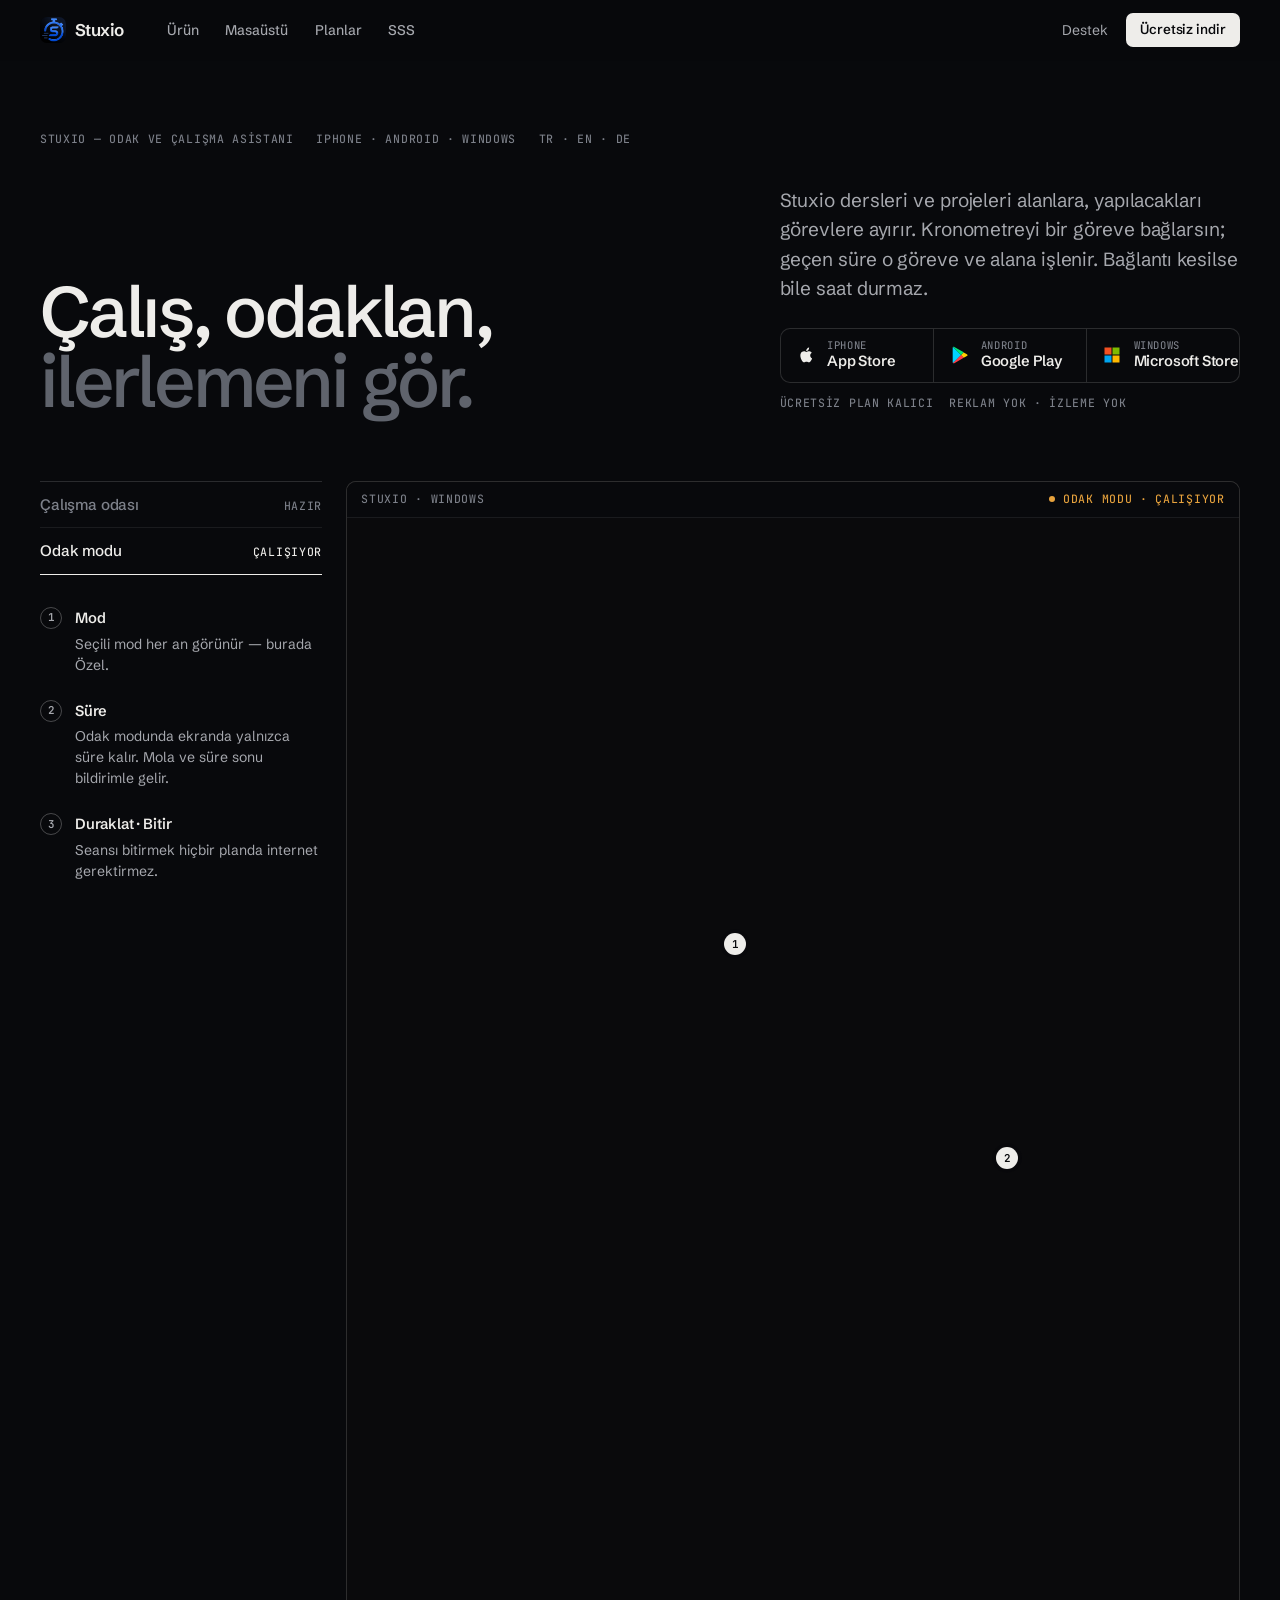
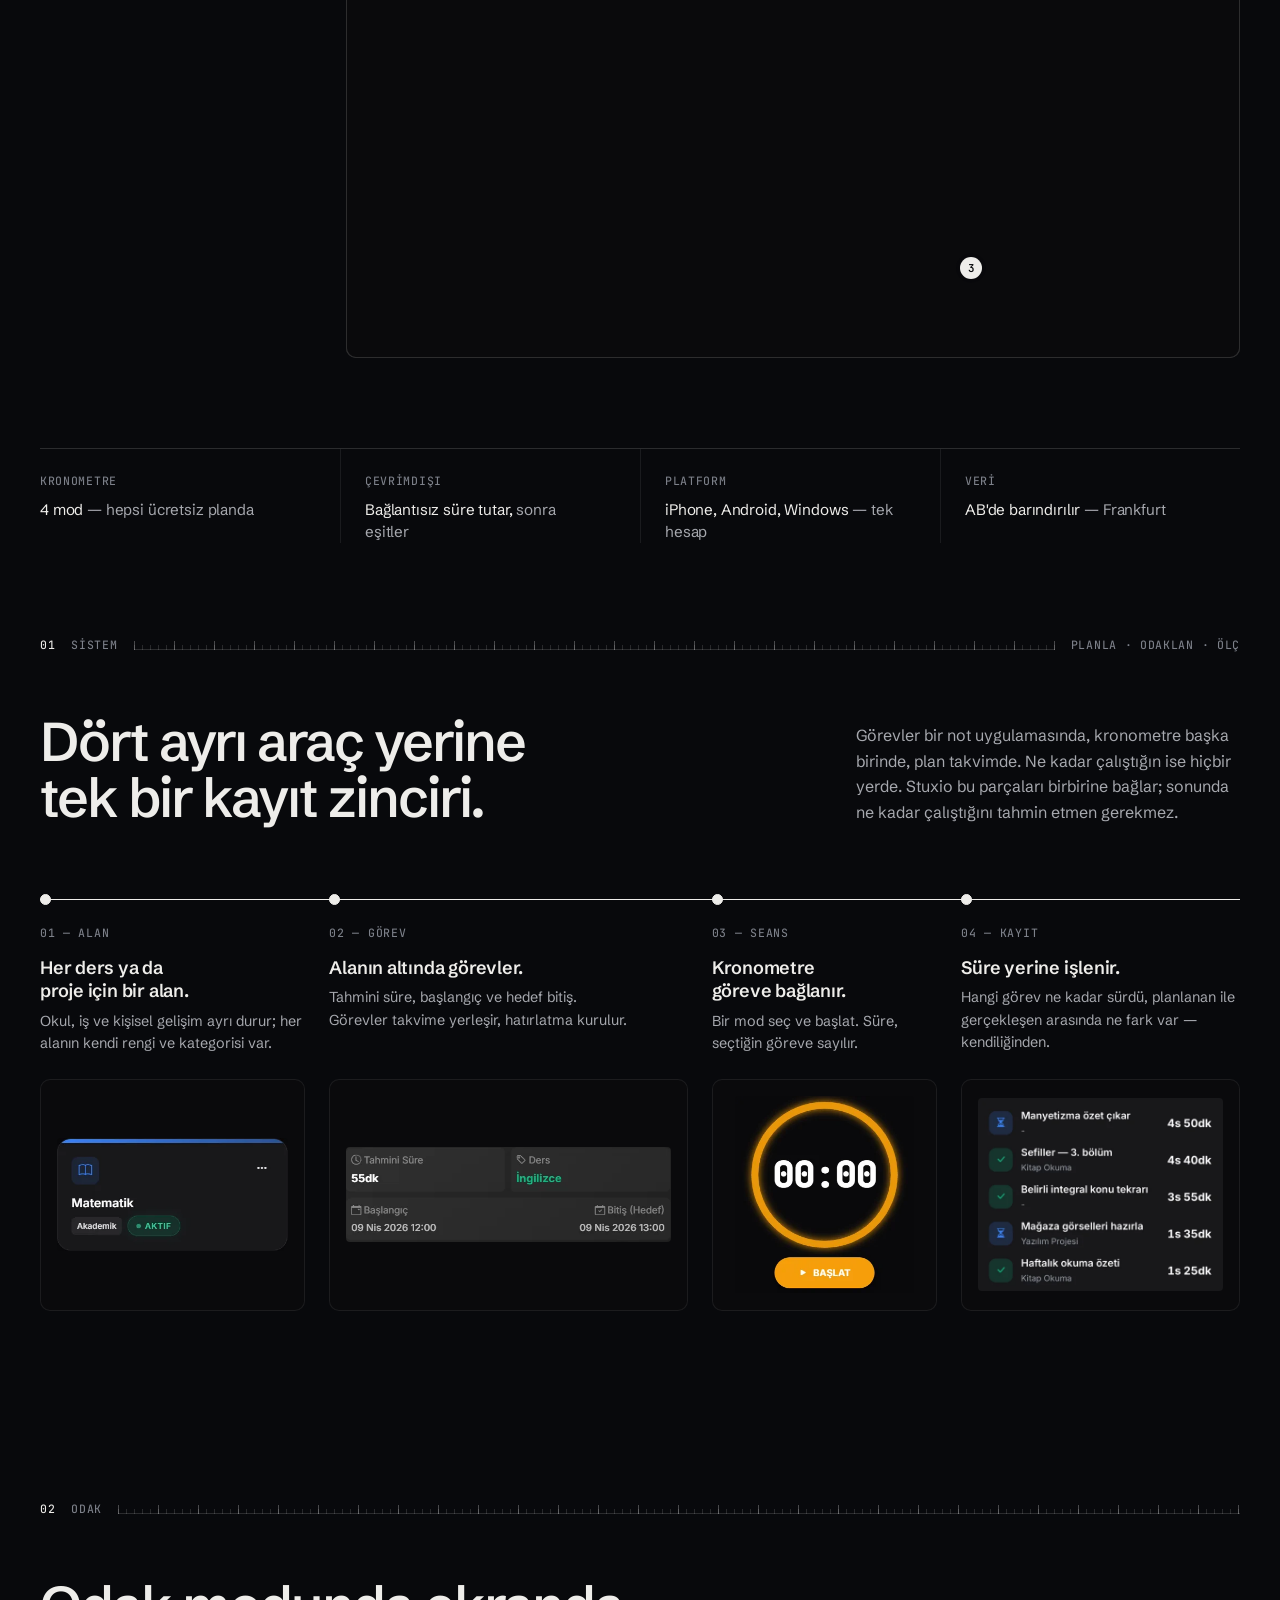
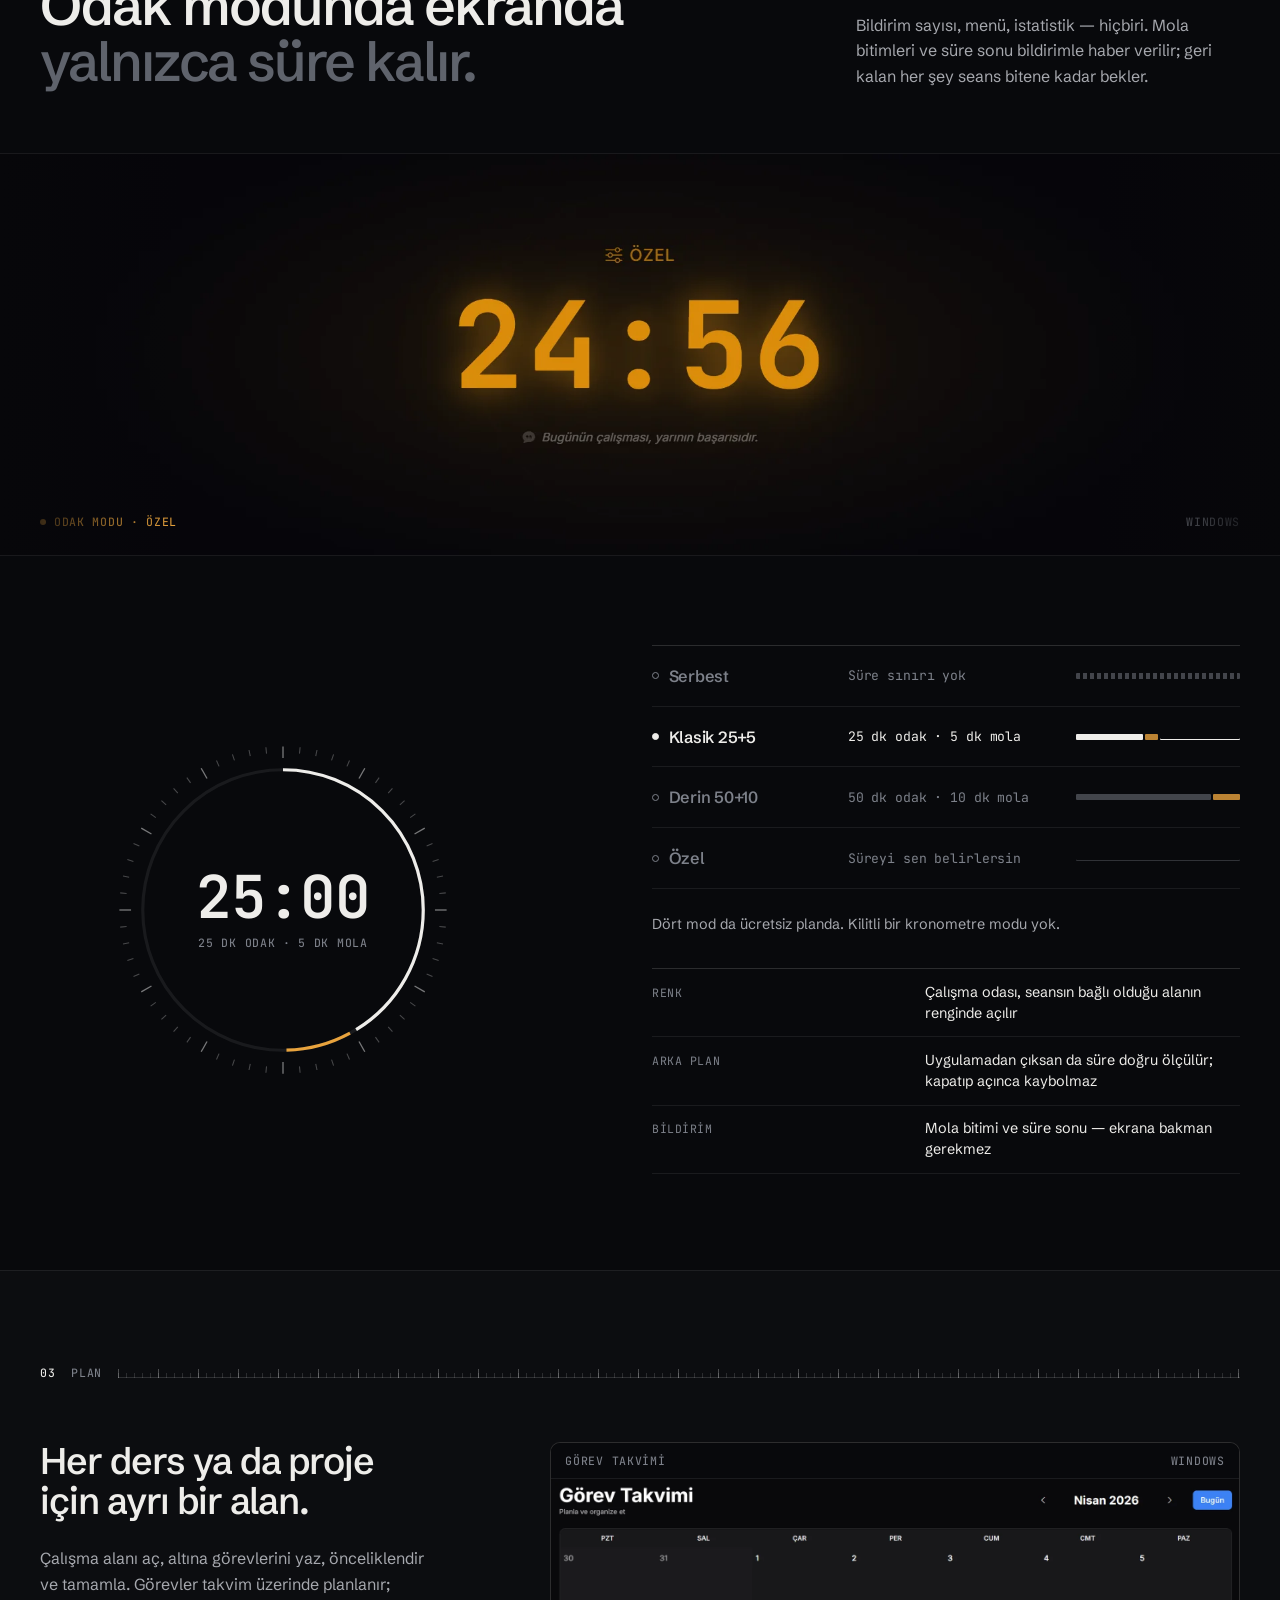
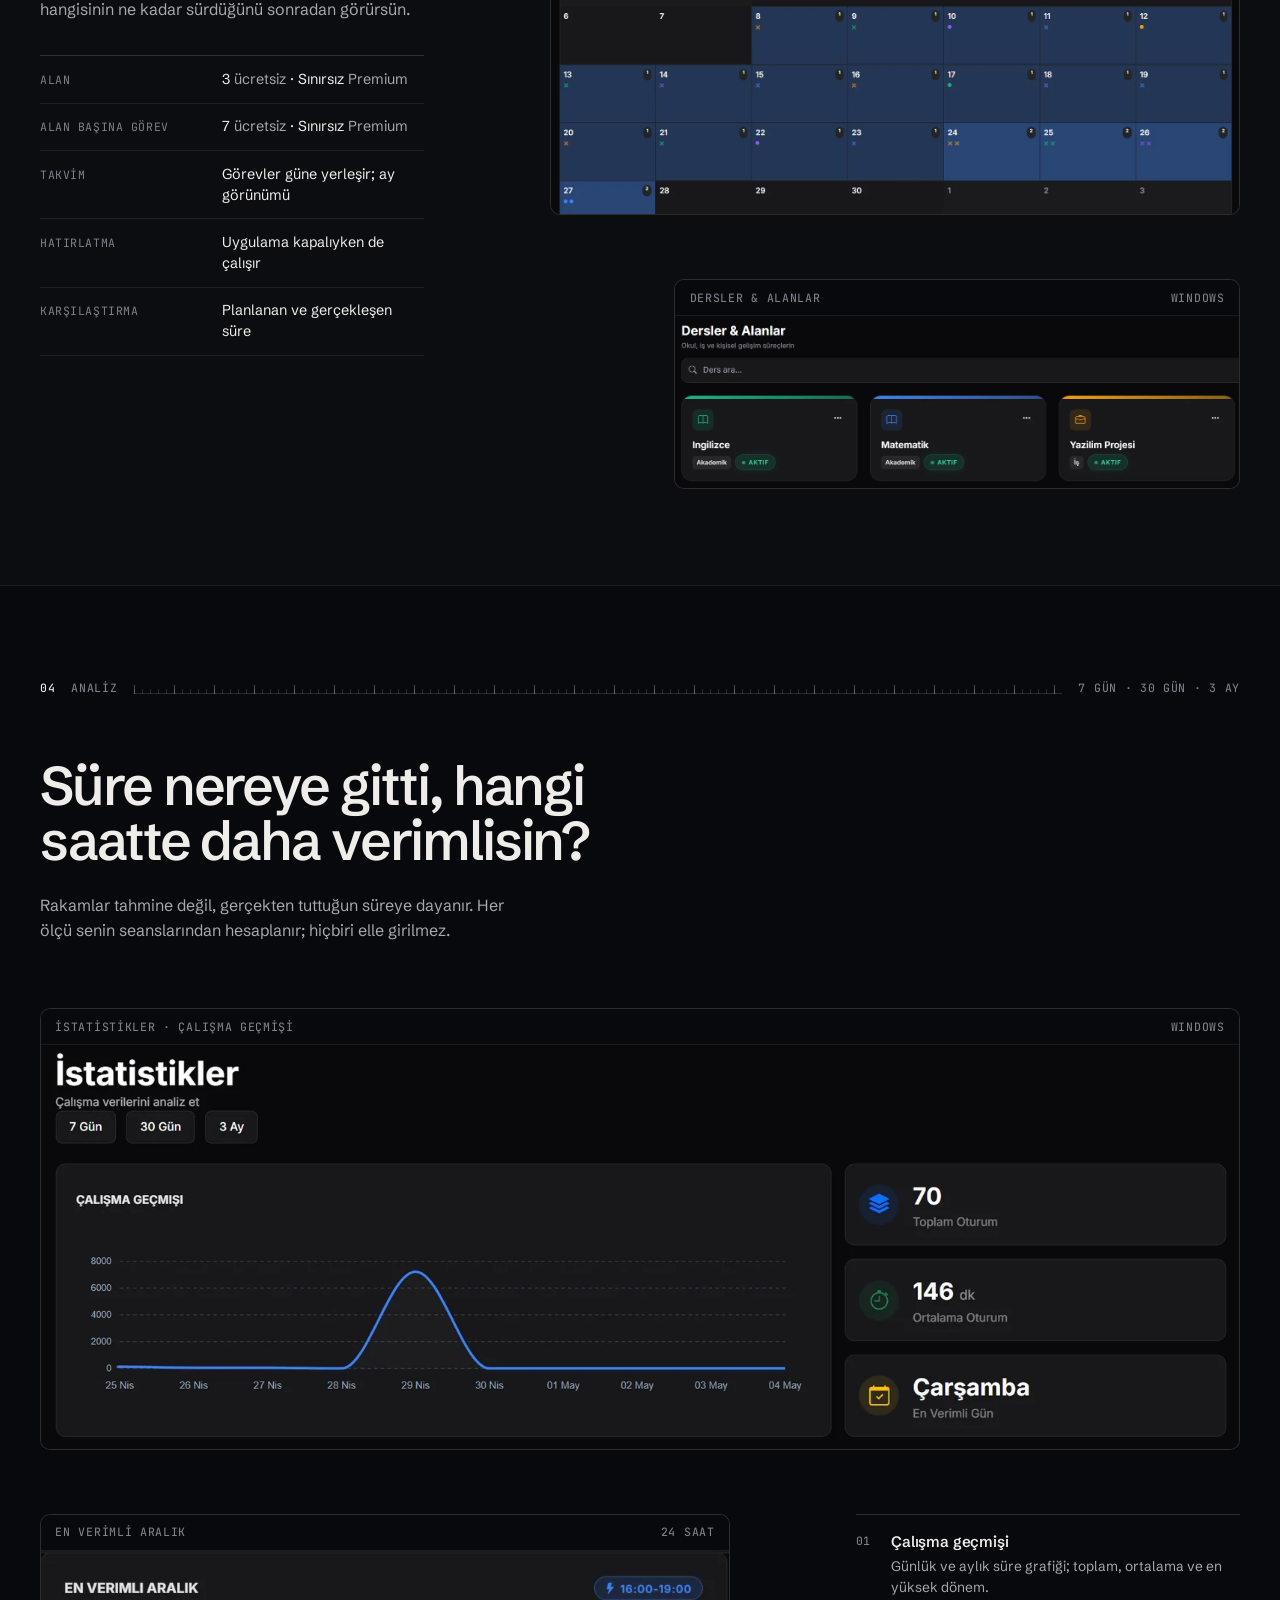
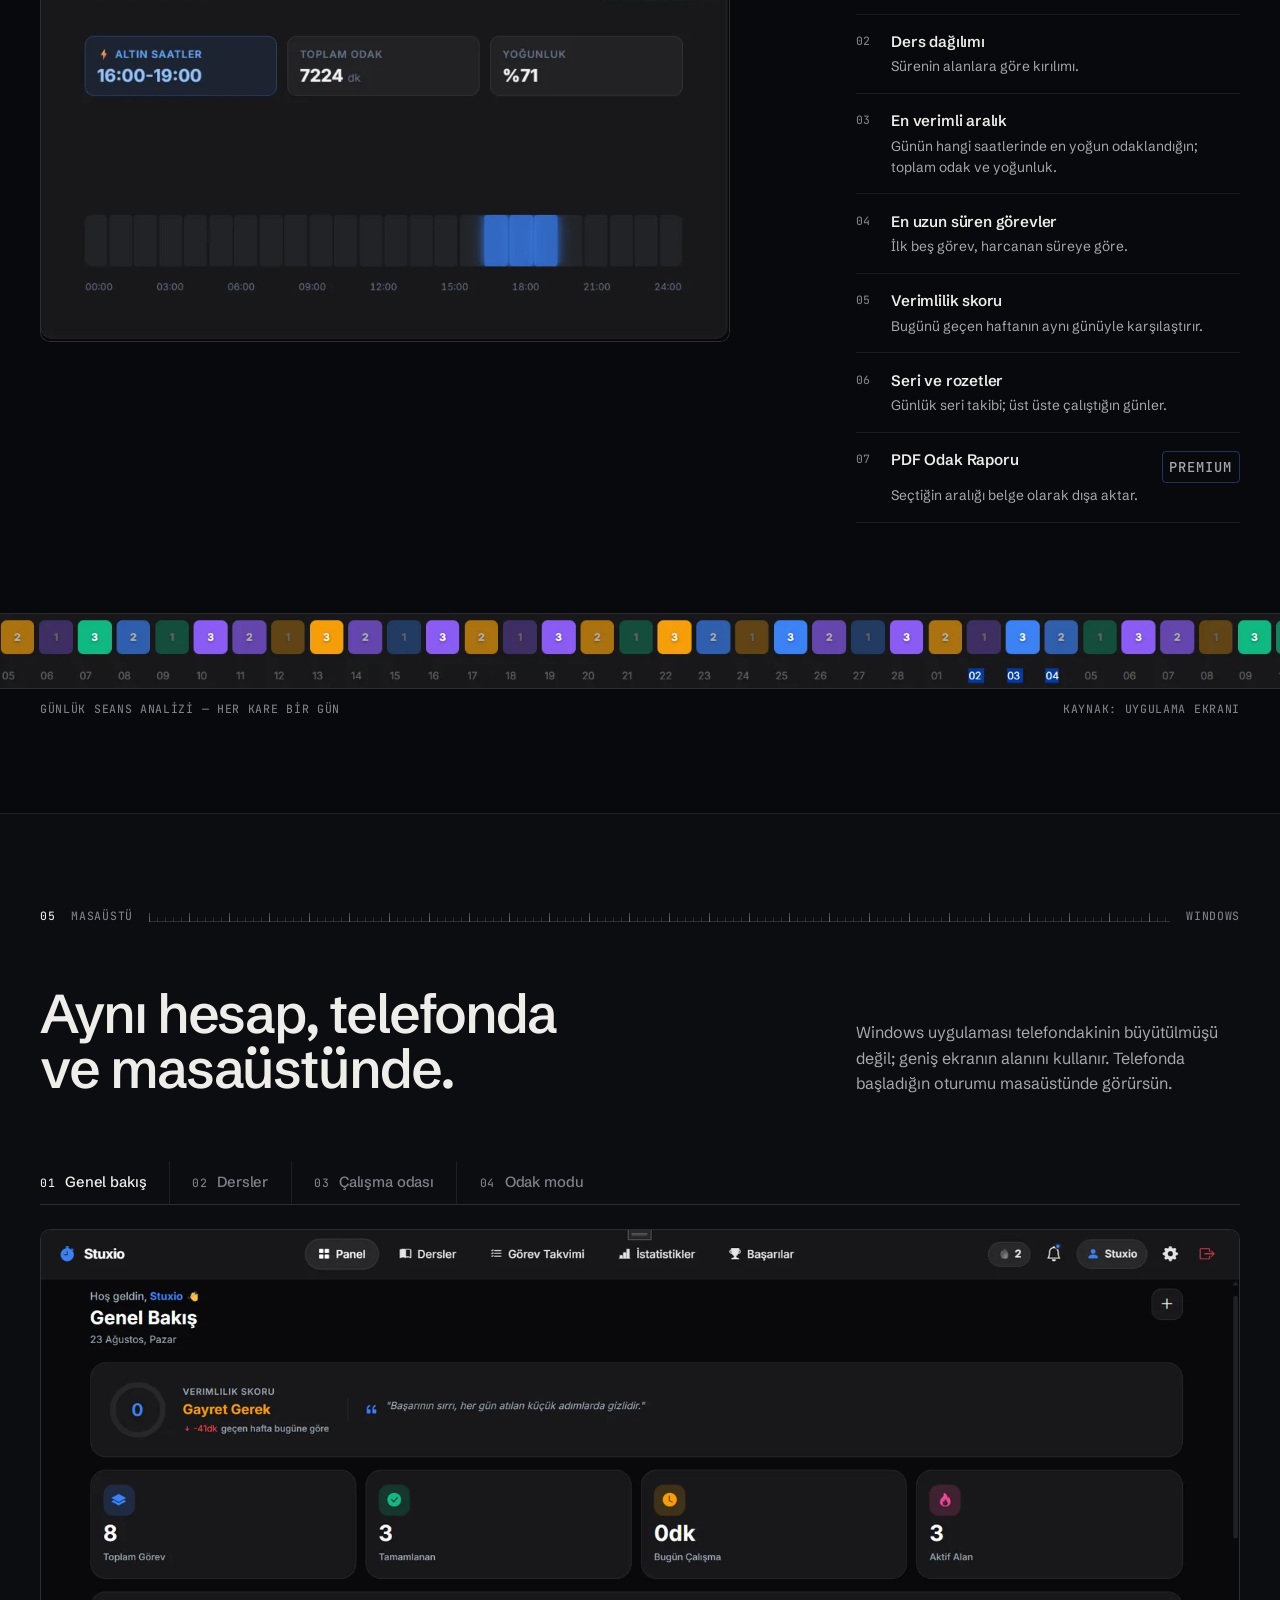
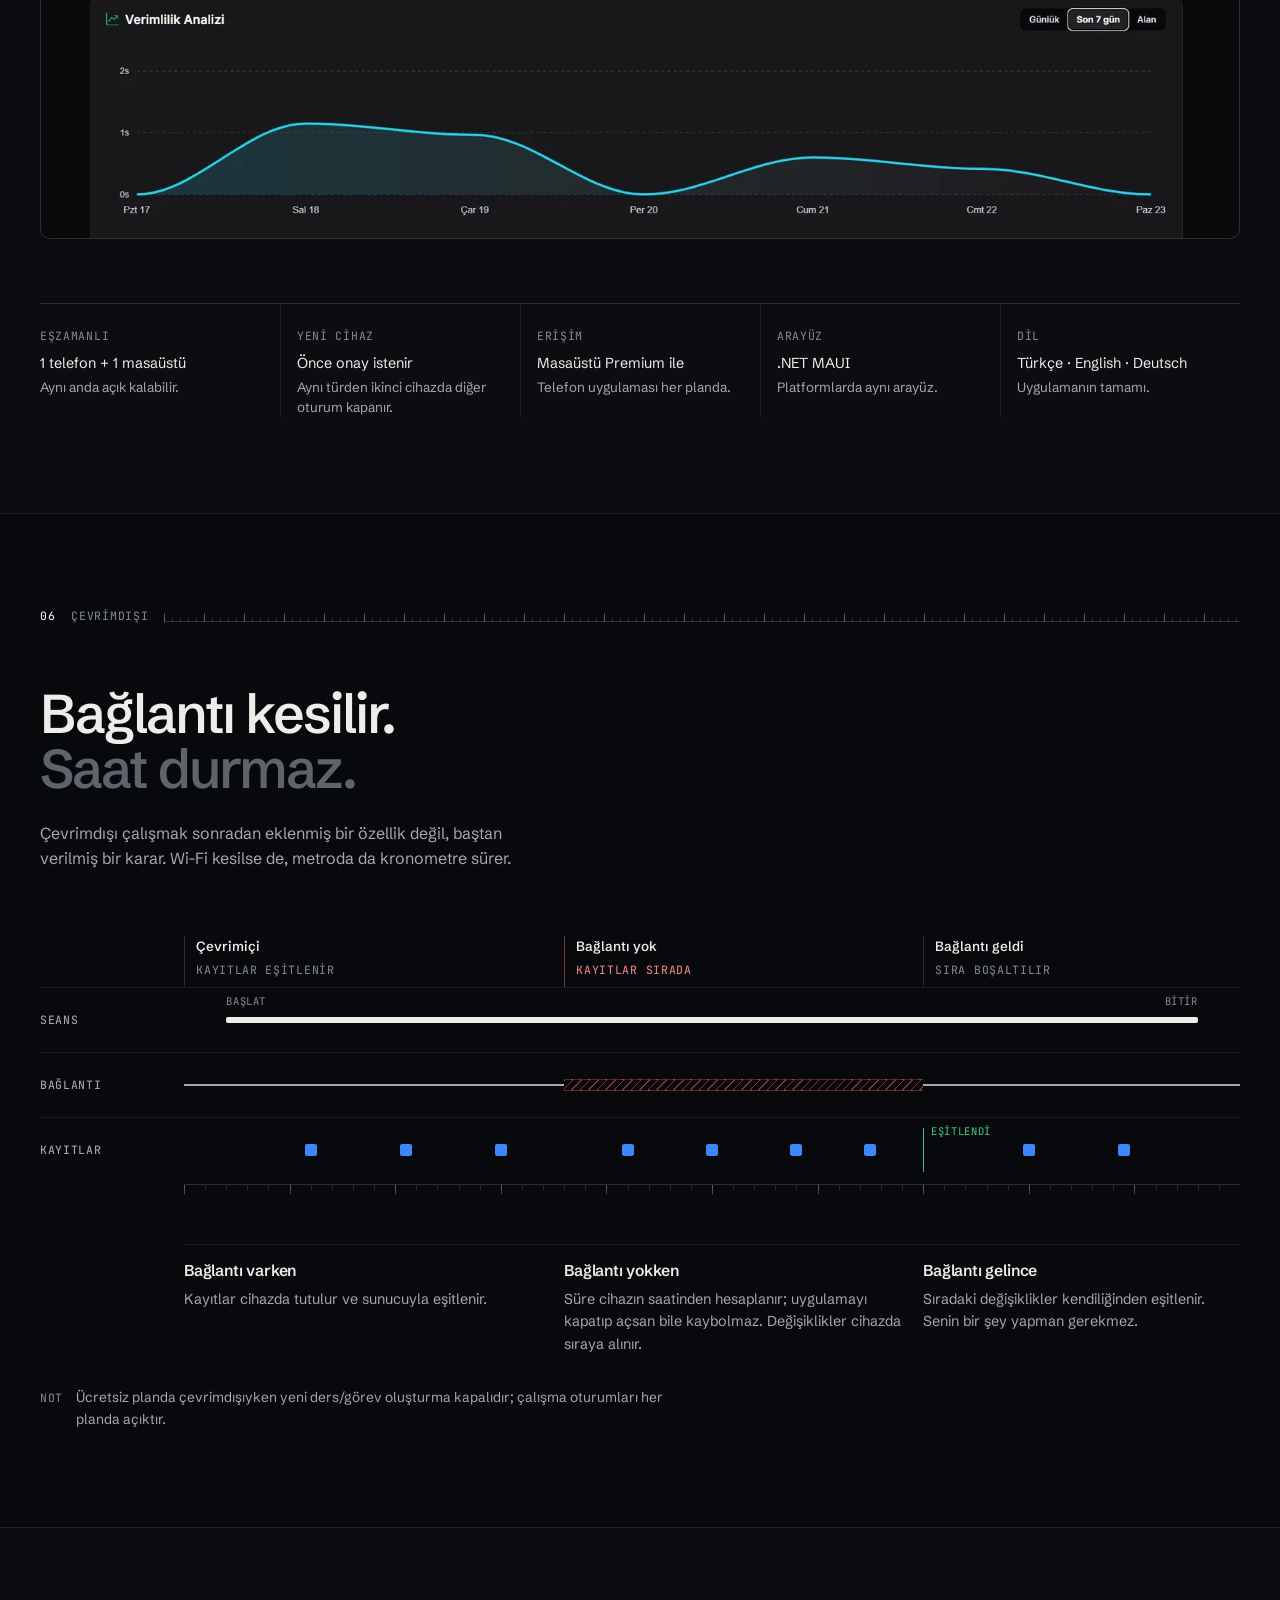
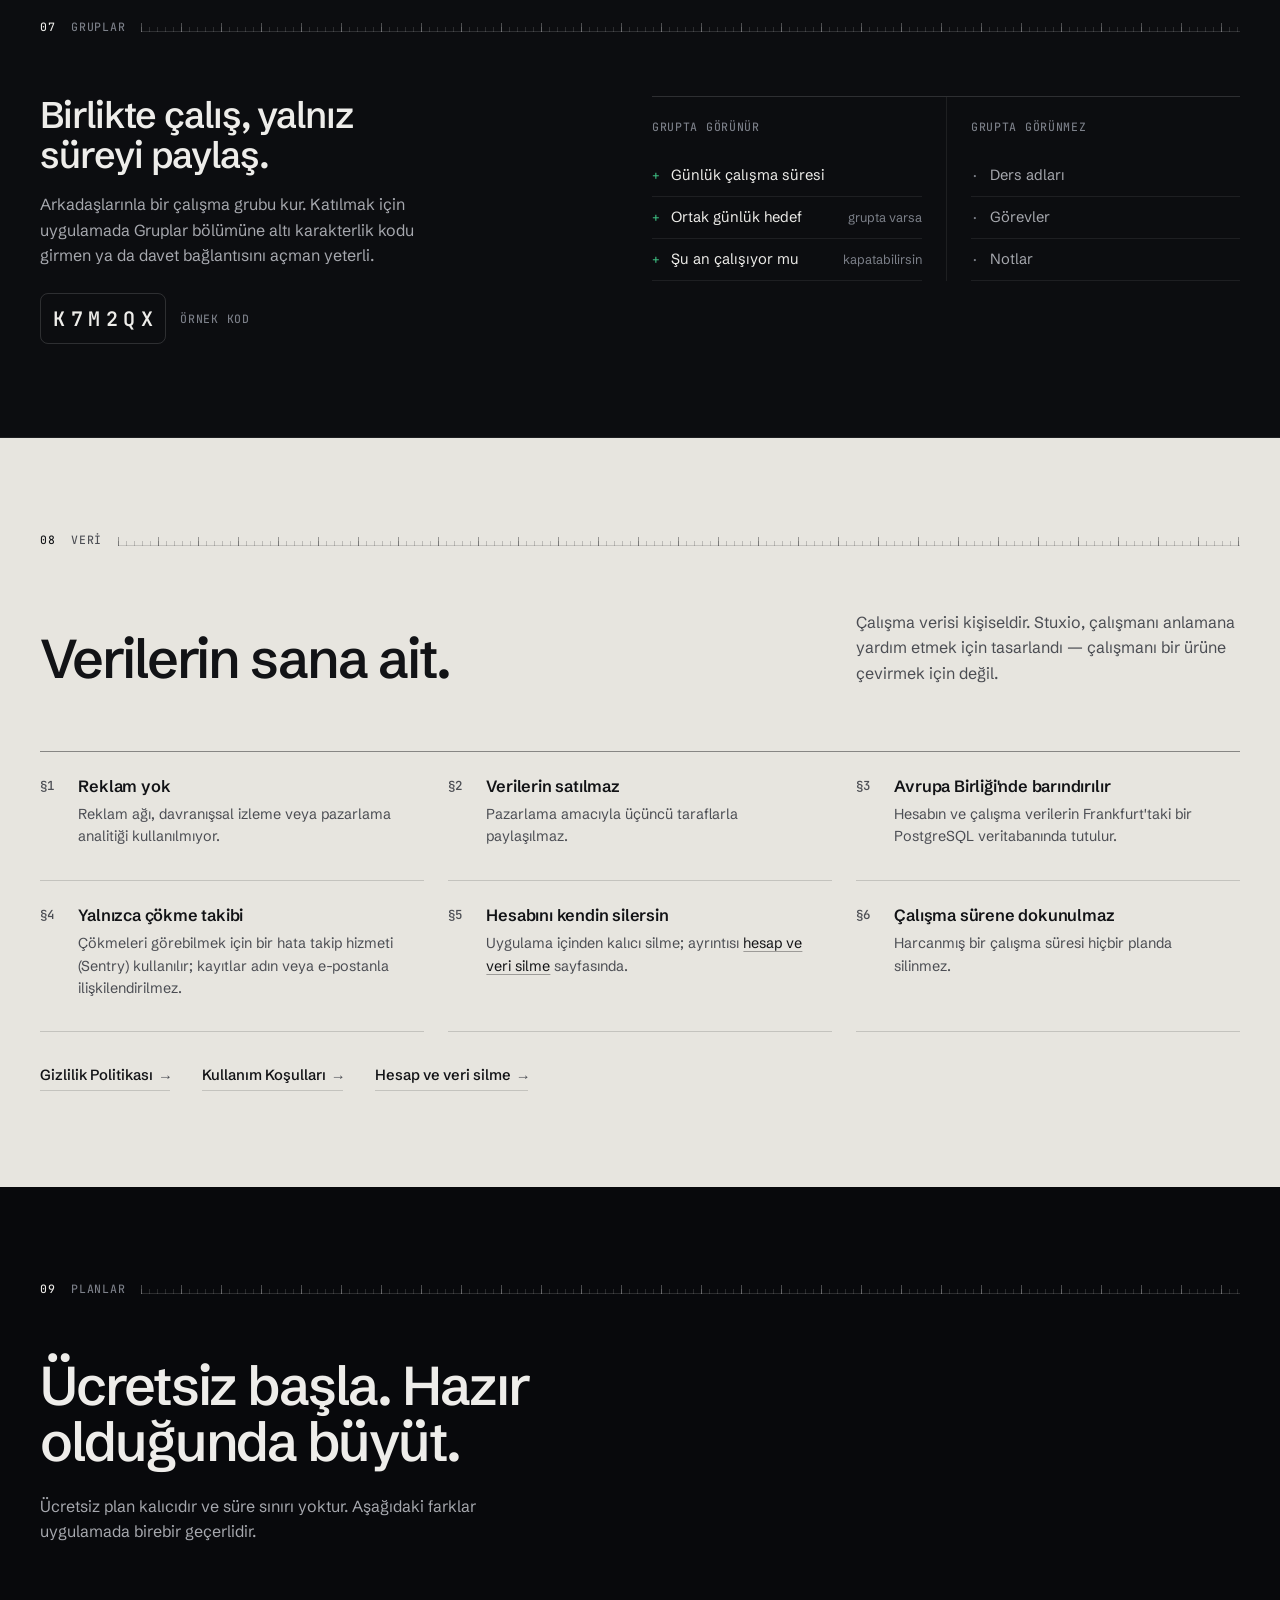
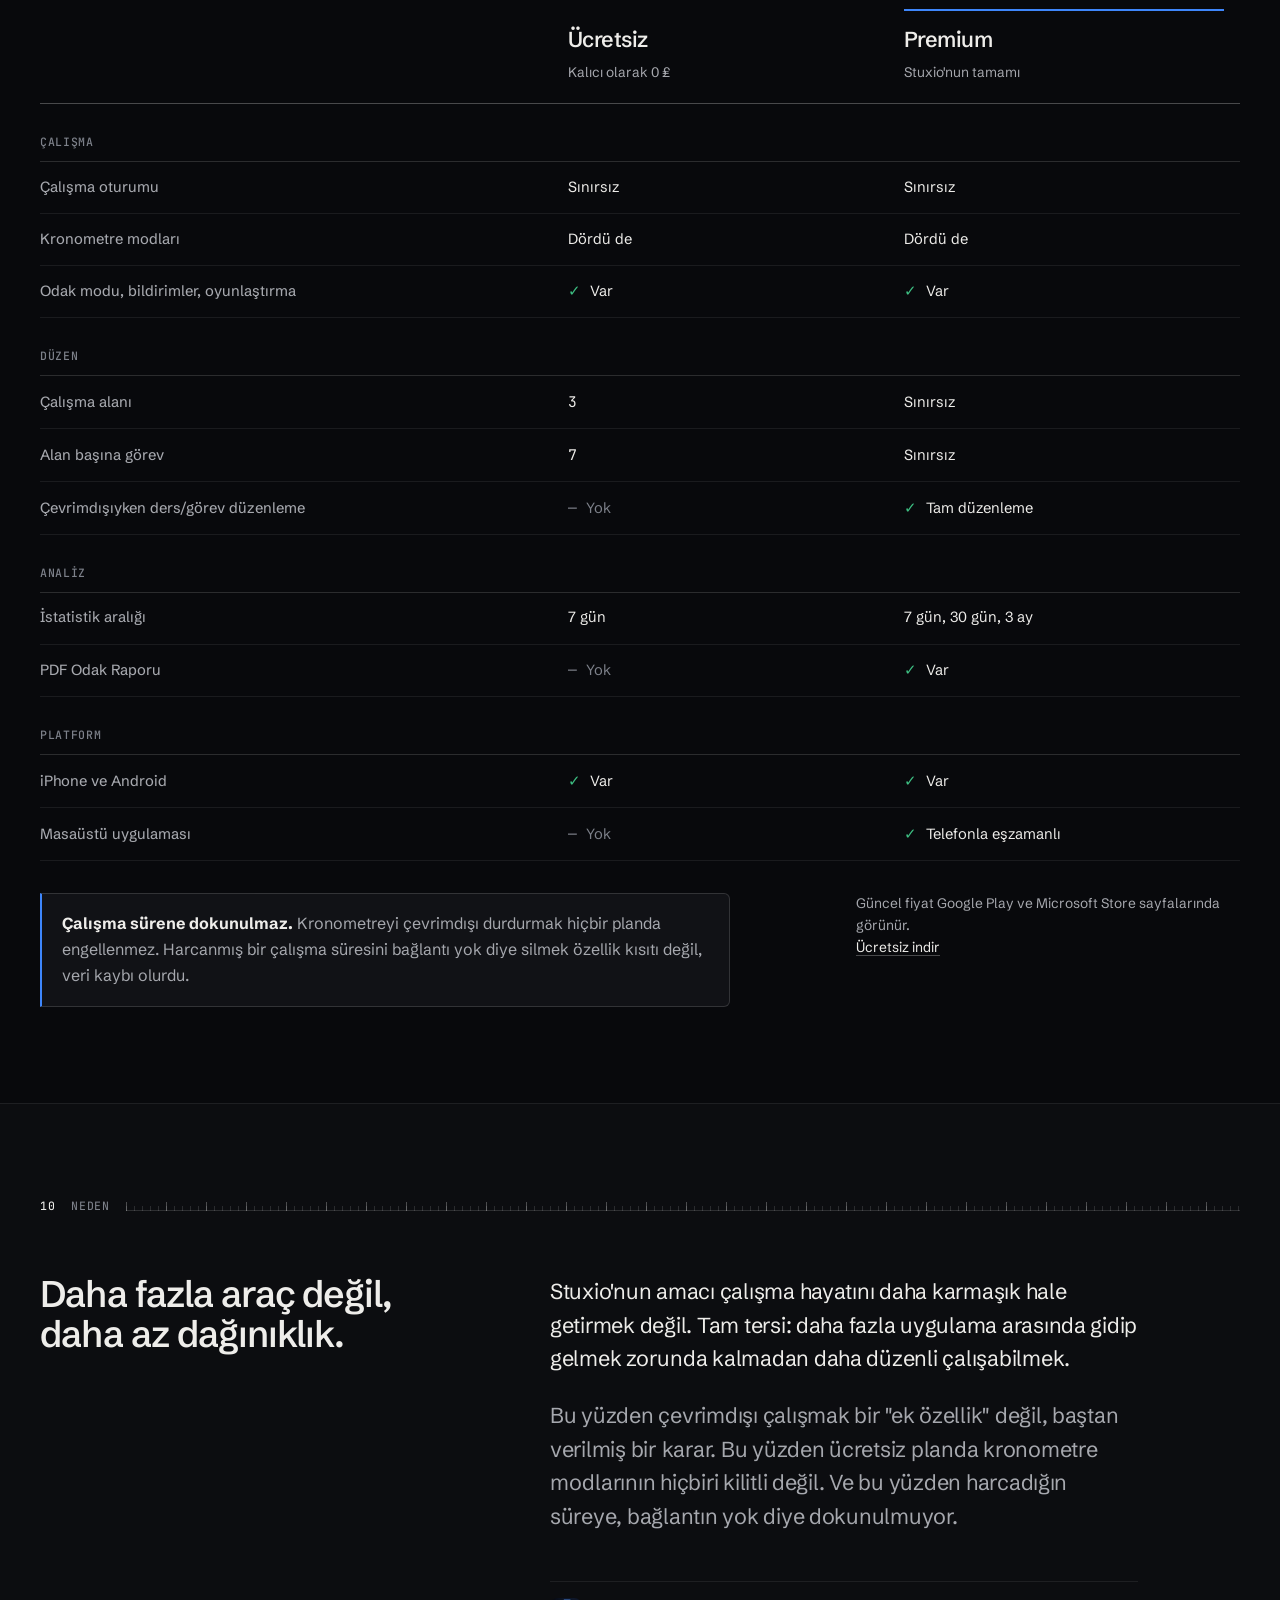
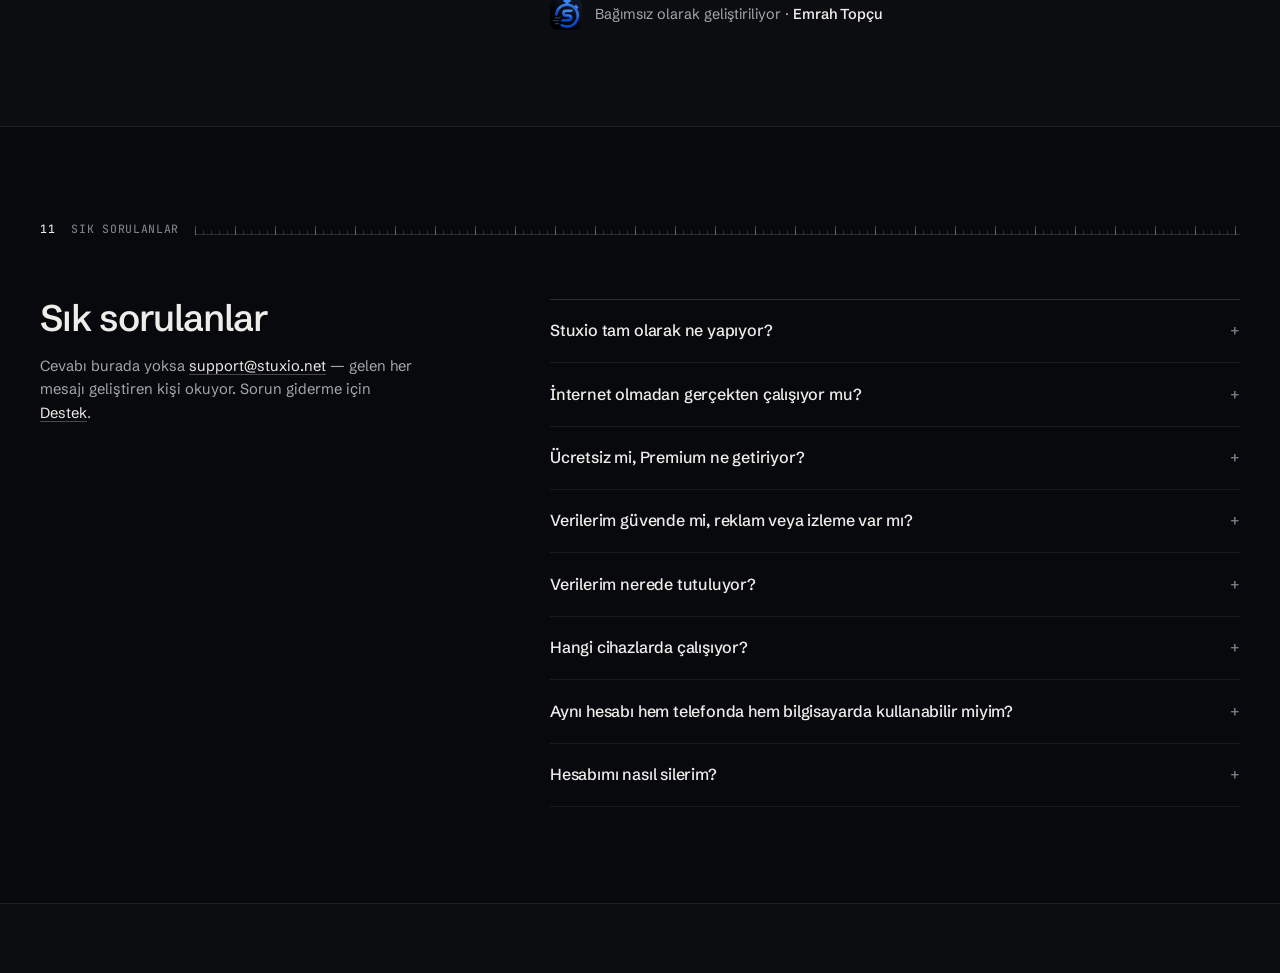
==== commit 986675e0: "Hero basligi geri alindi: "Calis, odaklan, ilerlemeni gor." Co-Authored-By: Claude Opus 5.5 <noreply" ====
--- a/index.html
+++ b/index.html
@@ -209,7 +209,7 @@
       </p>
 
       <div class="g12 hero-head">
-        <h1>Her dakika, doğru&nbsp;göreve <span class="dim">yazılır.</span></h1>
+        <h1>Çalış, odaklan, <span class="dim">ilerlemeni gör.</span></h1>
 
         <div class="hero-aside">
           <p class="t-lead">
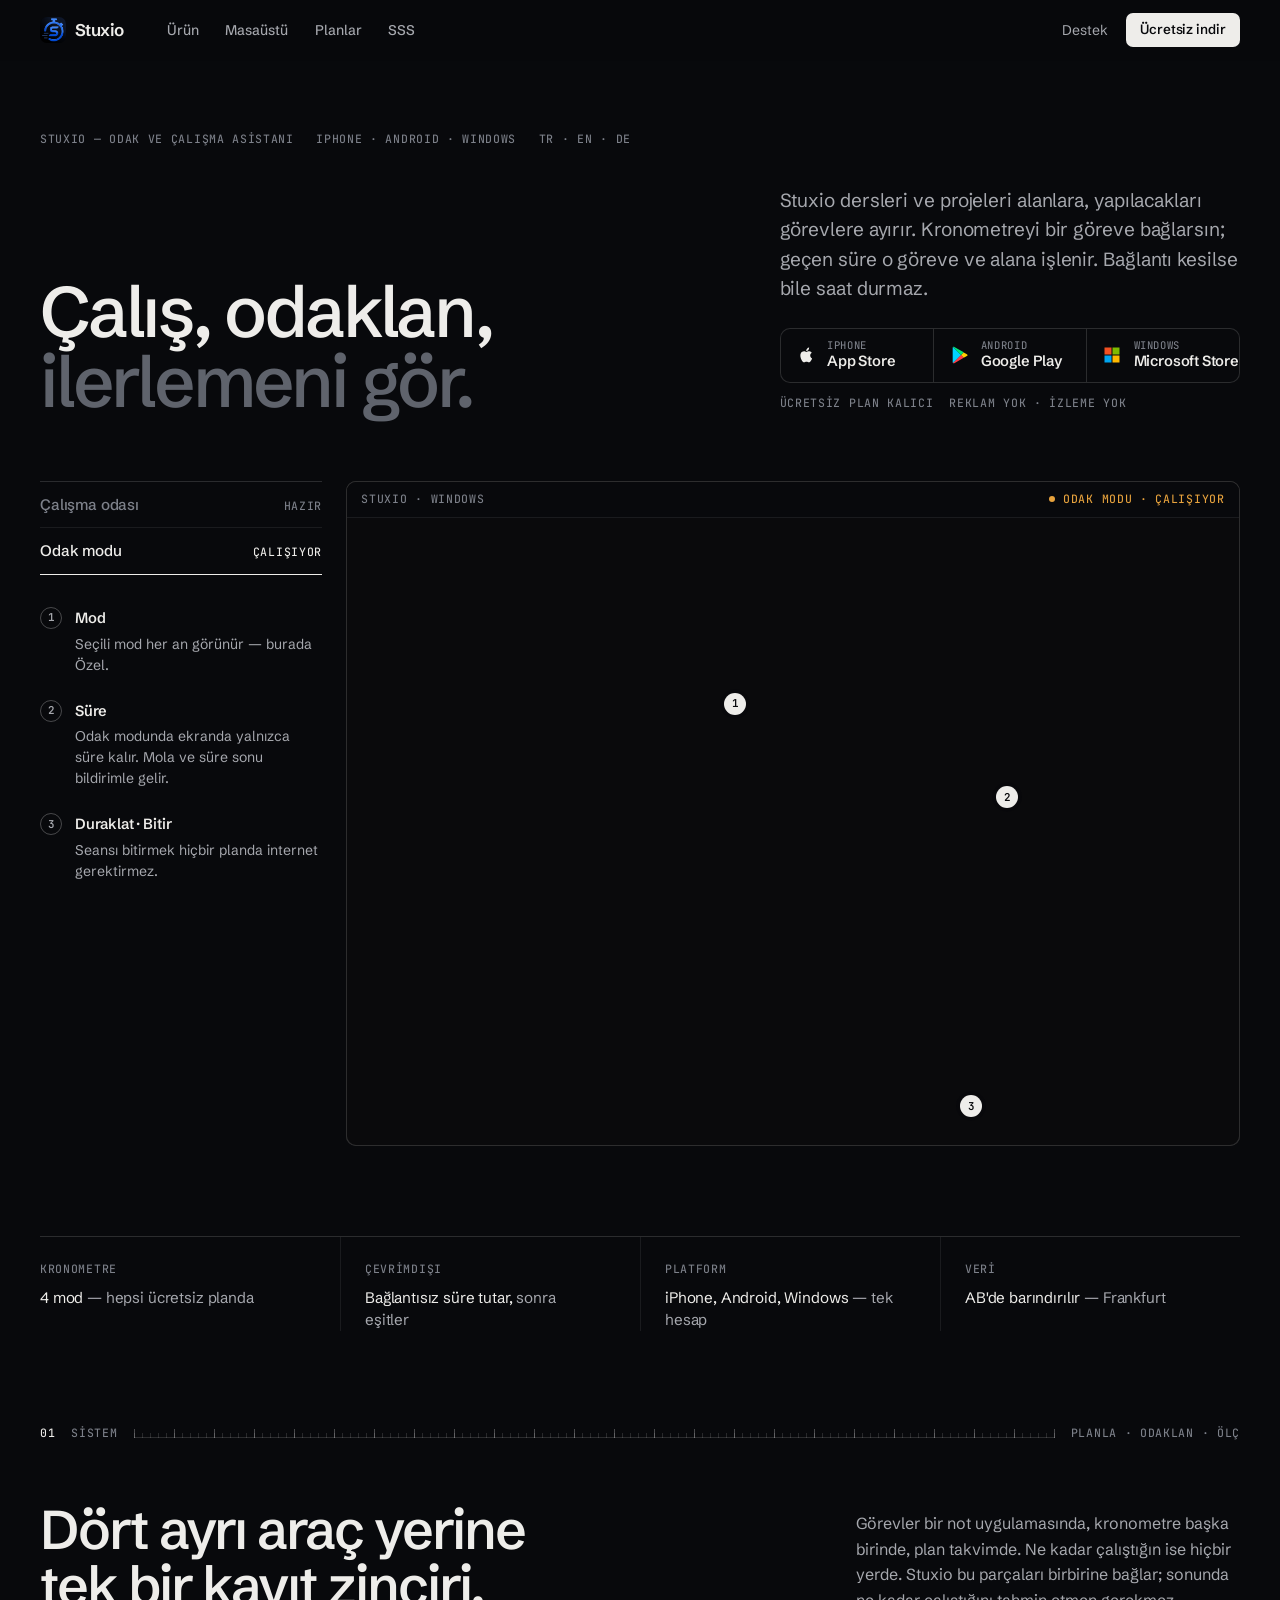
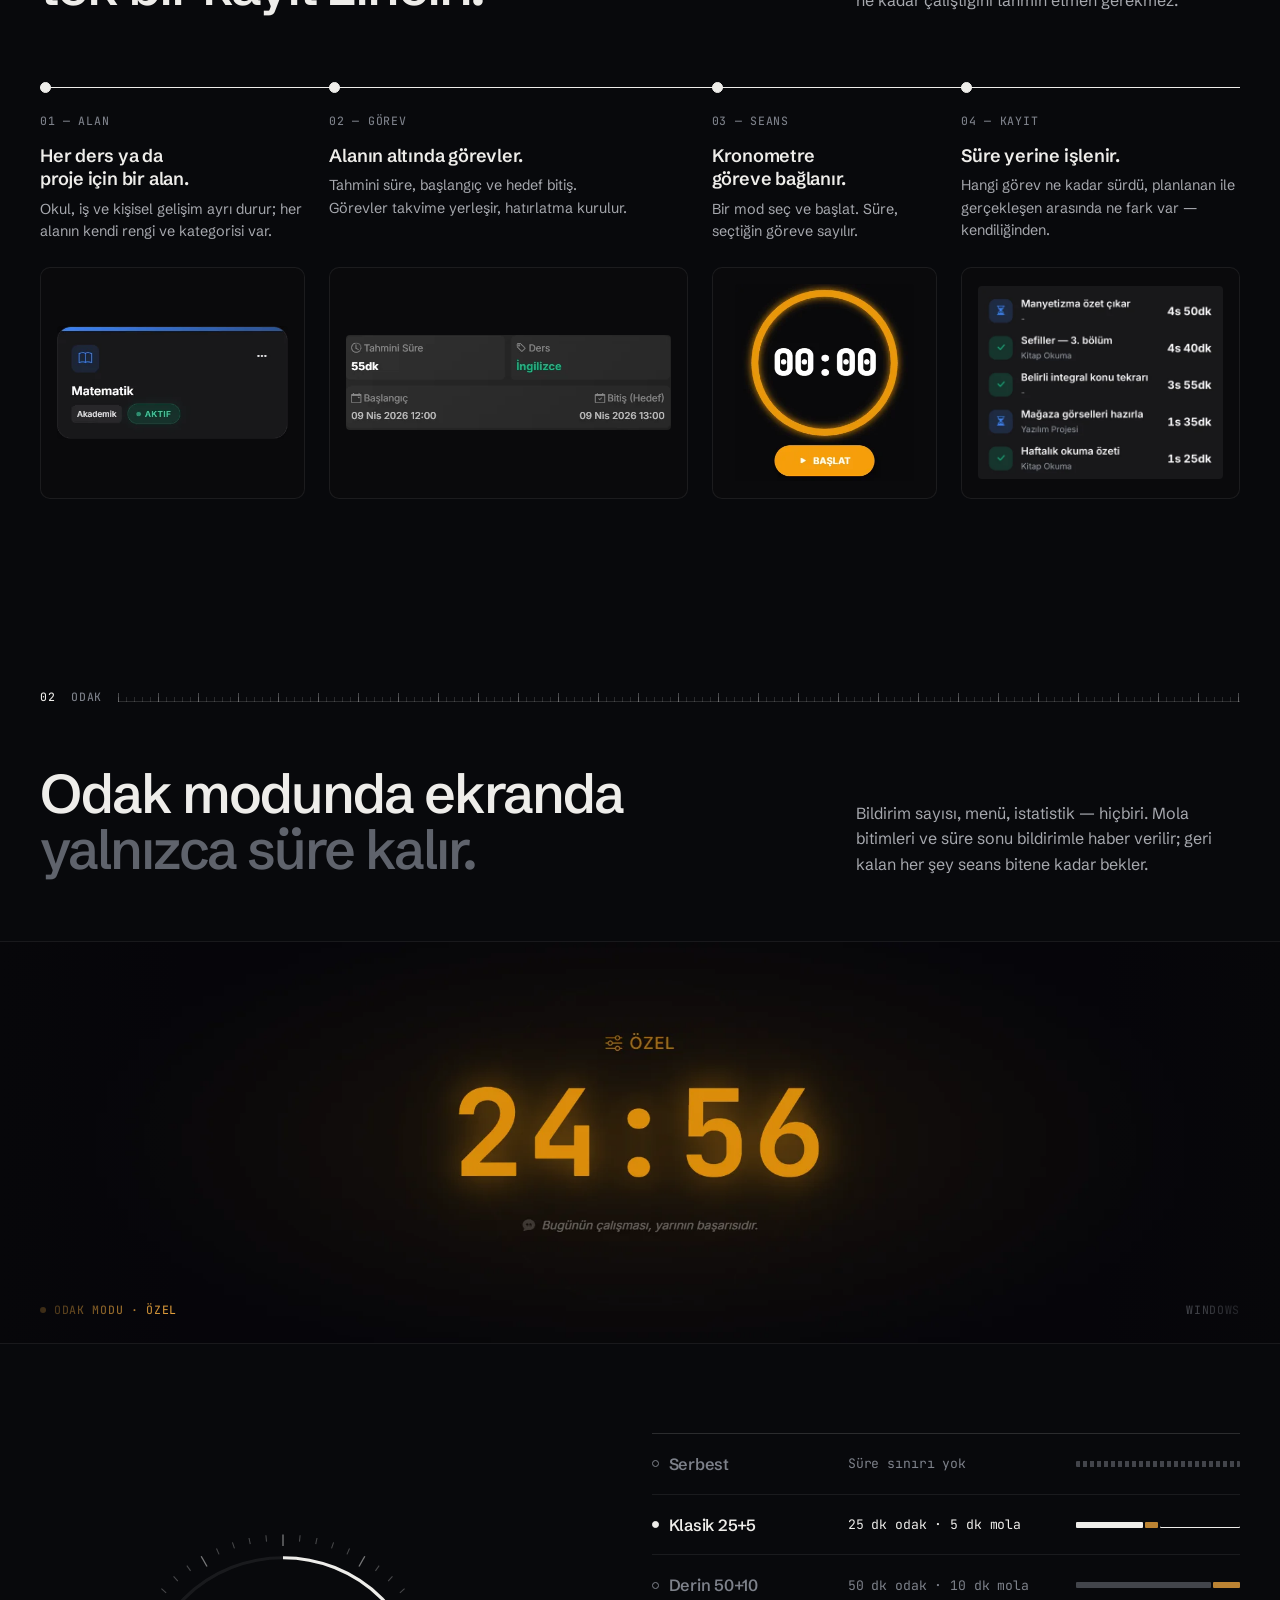
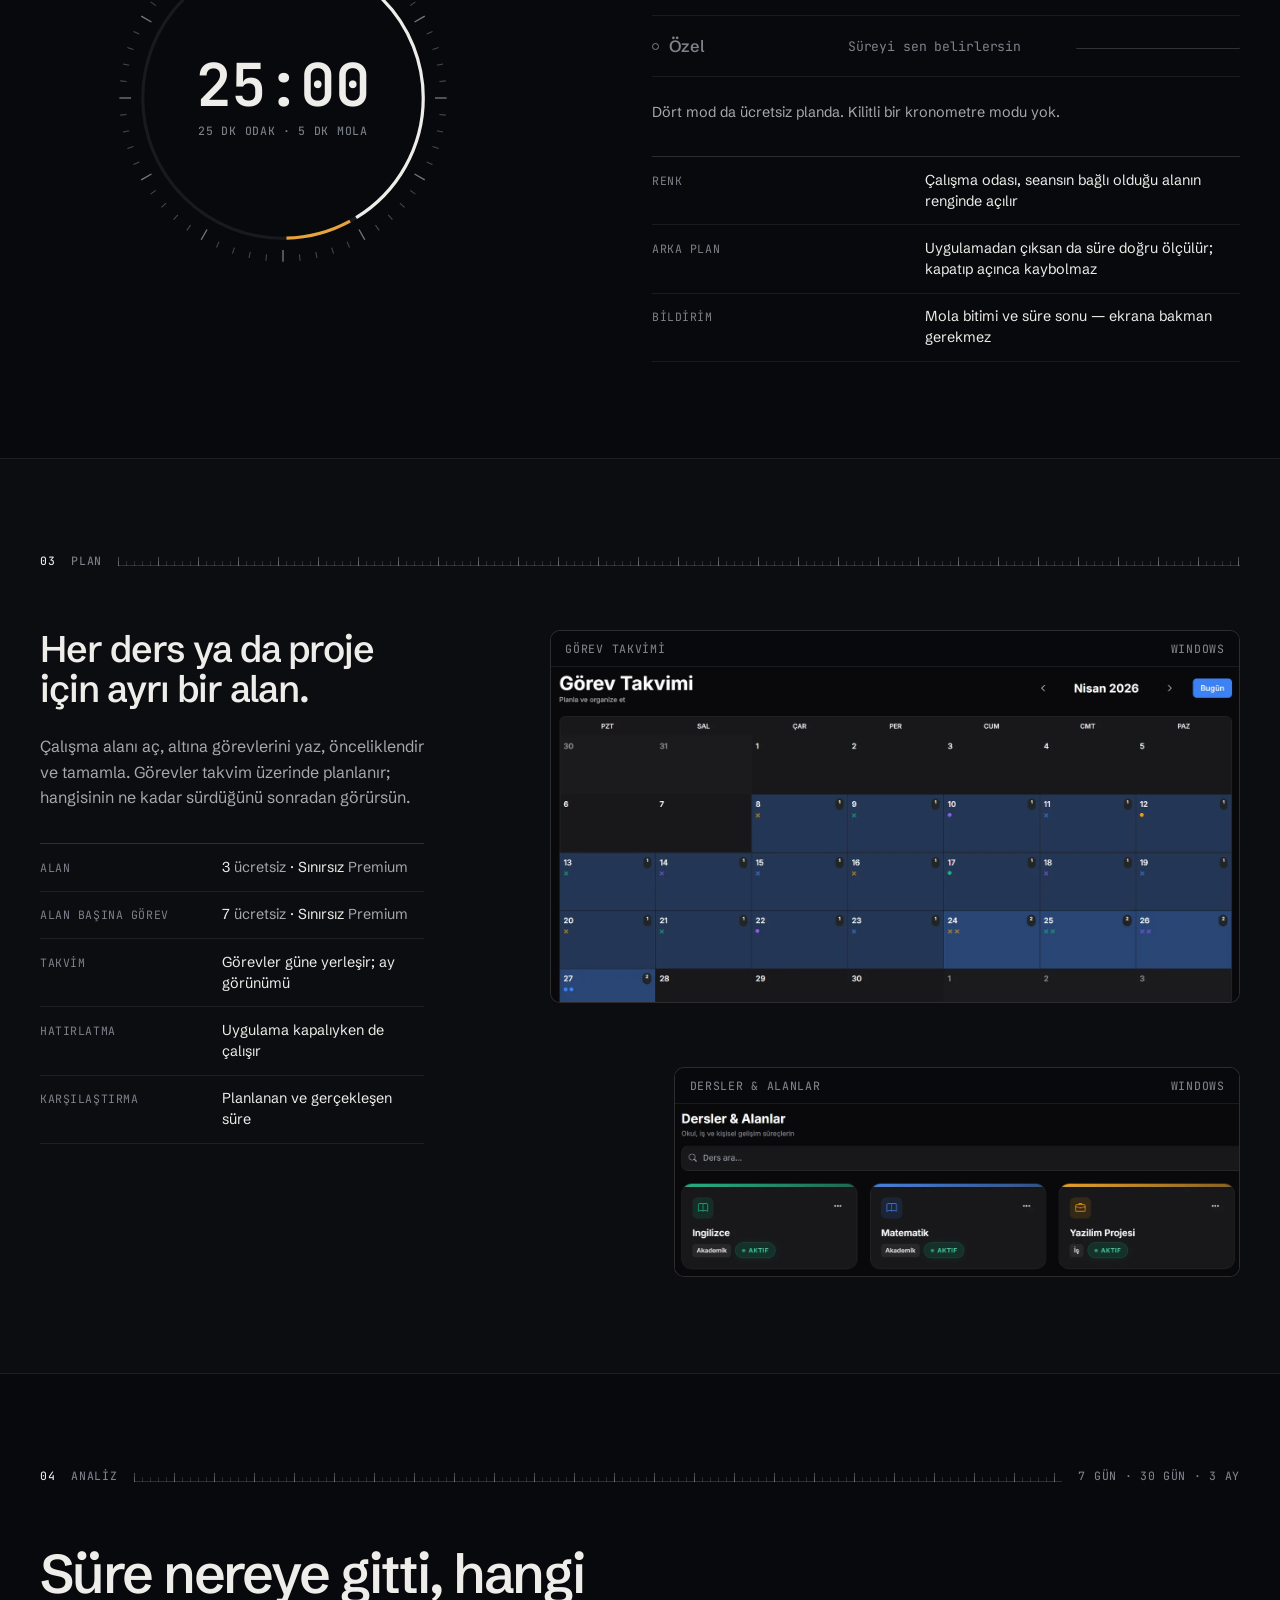
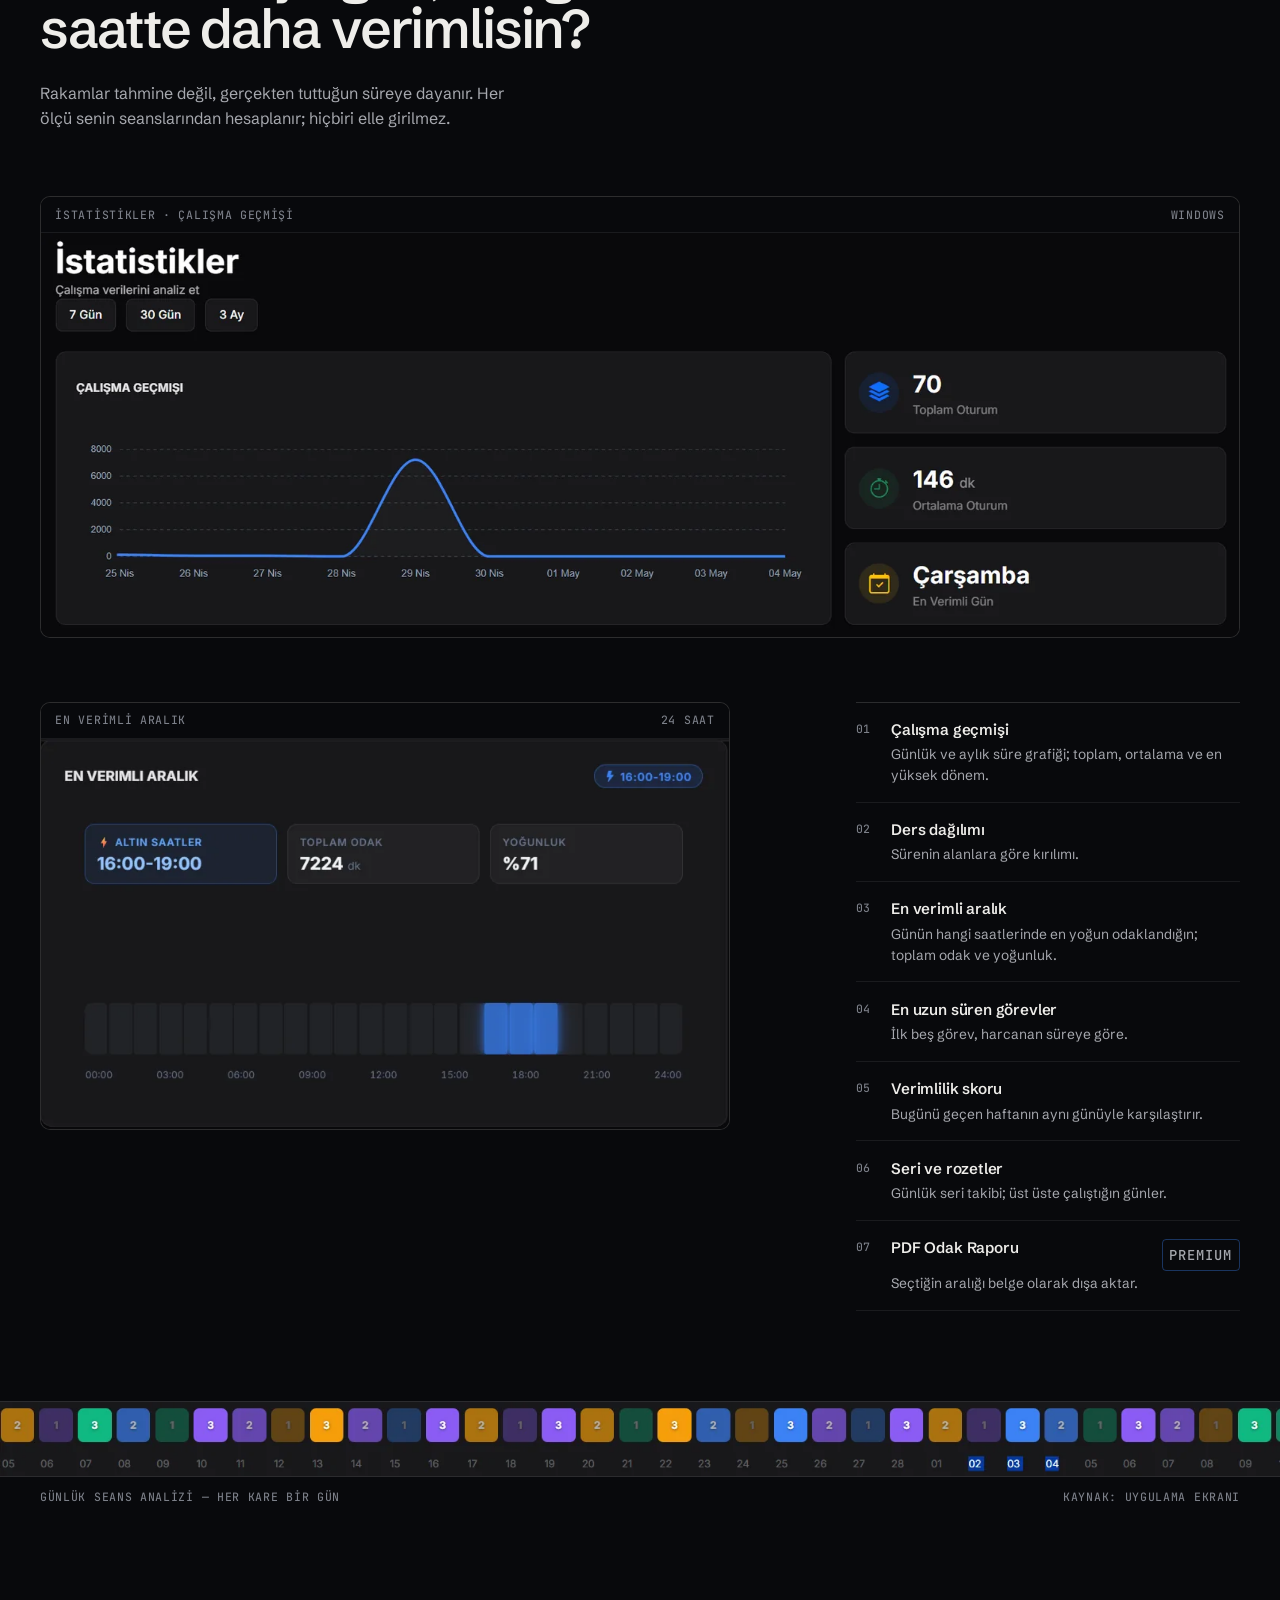
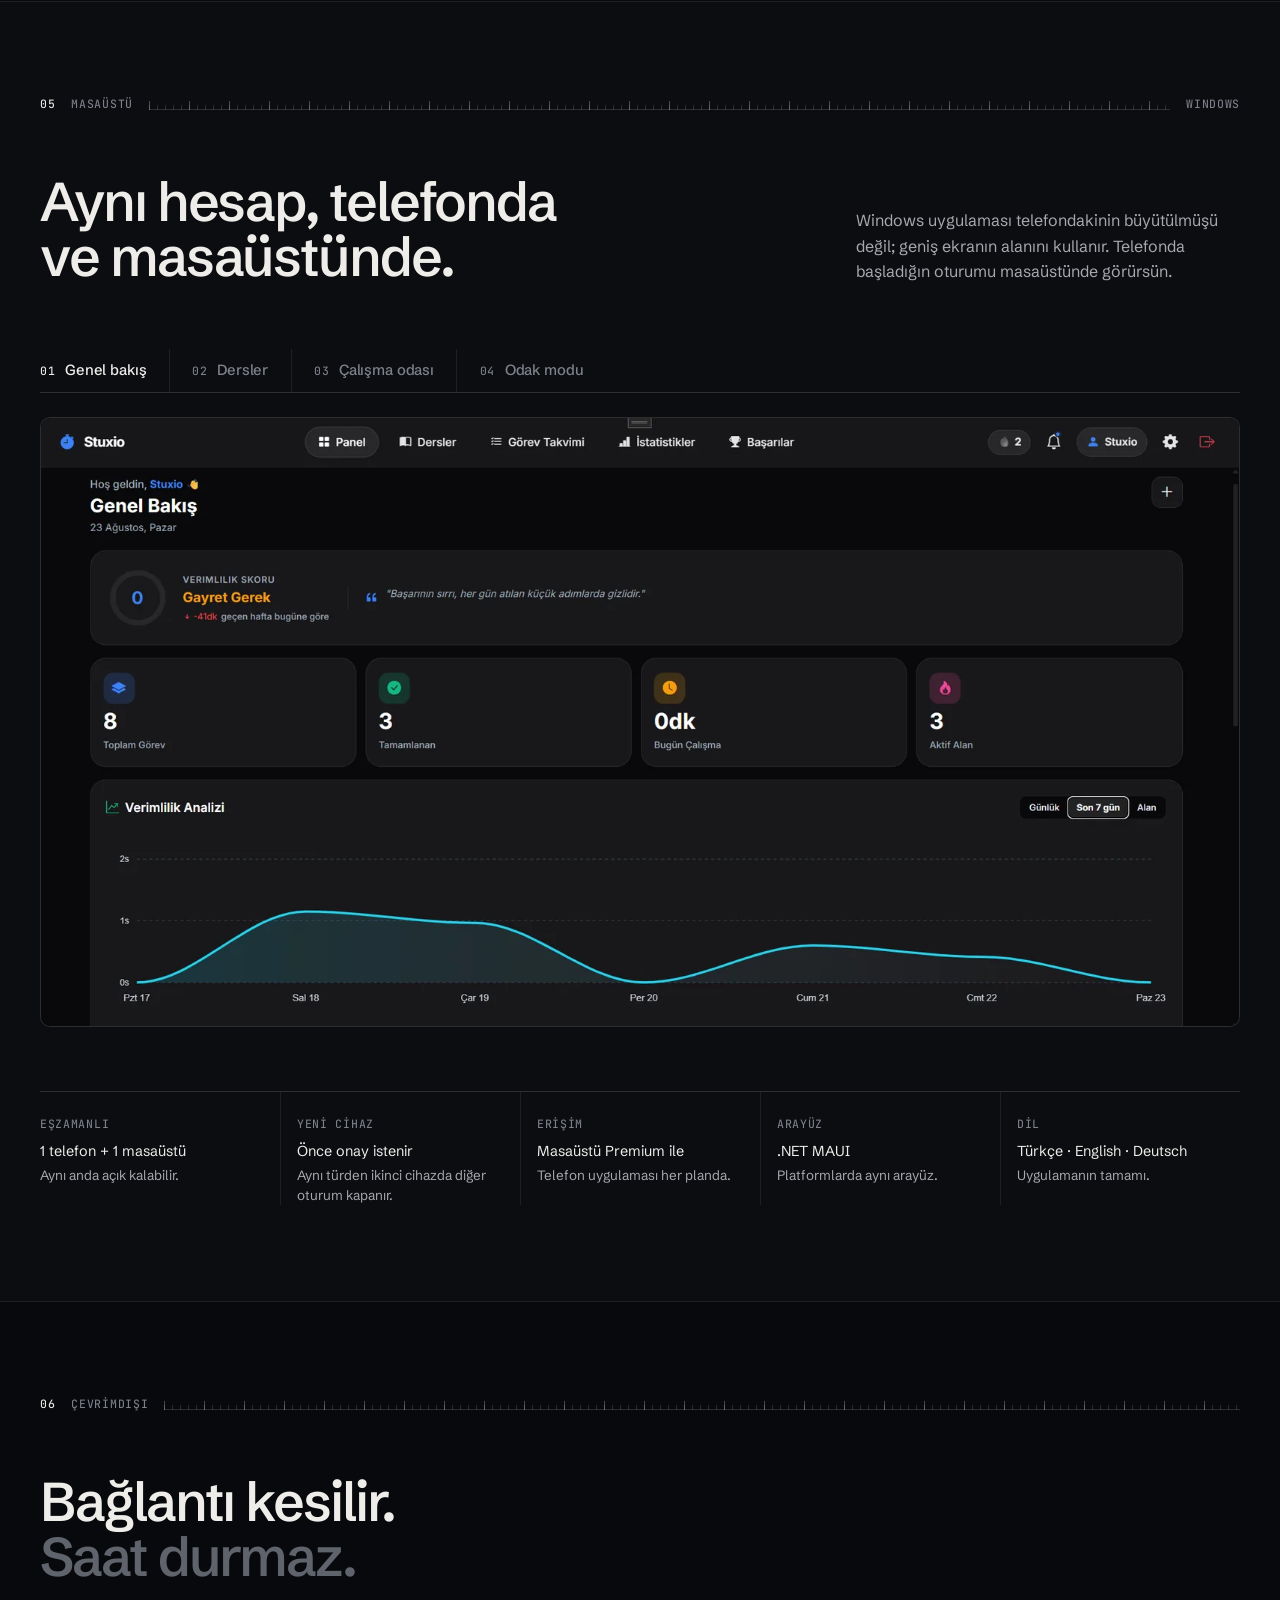
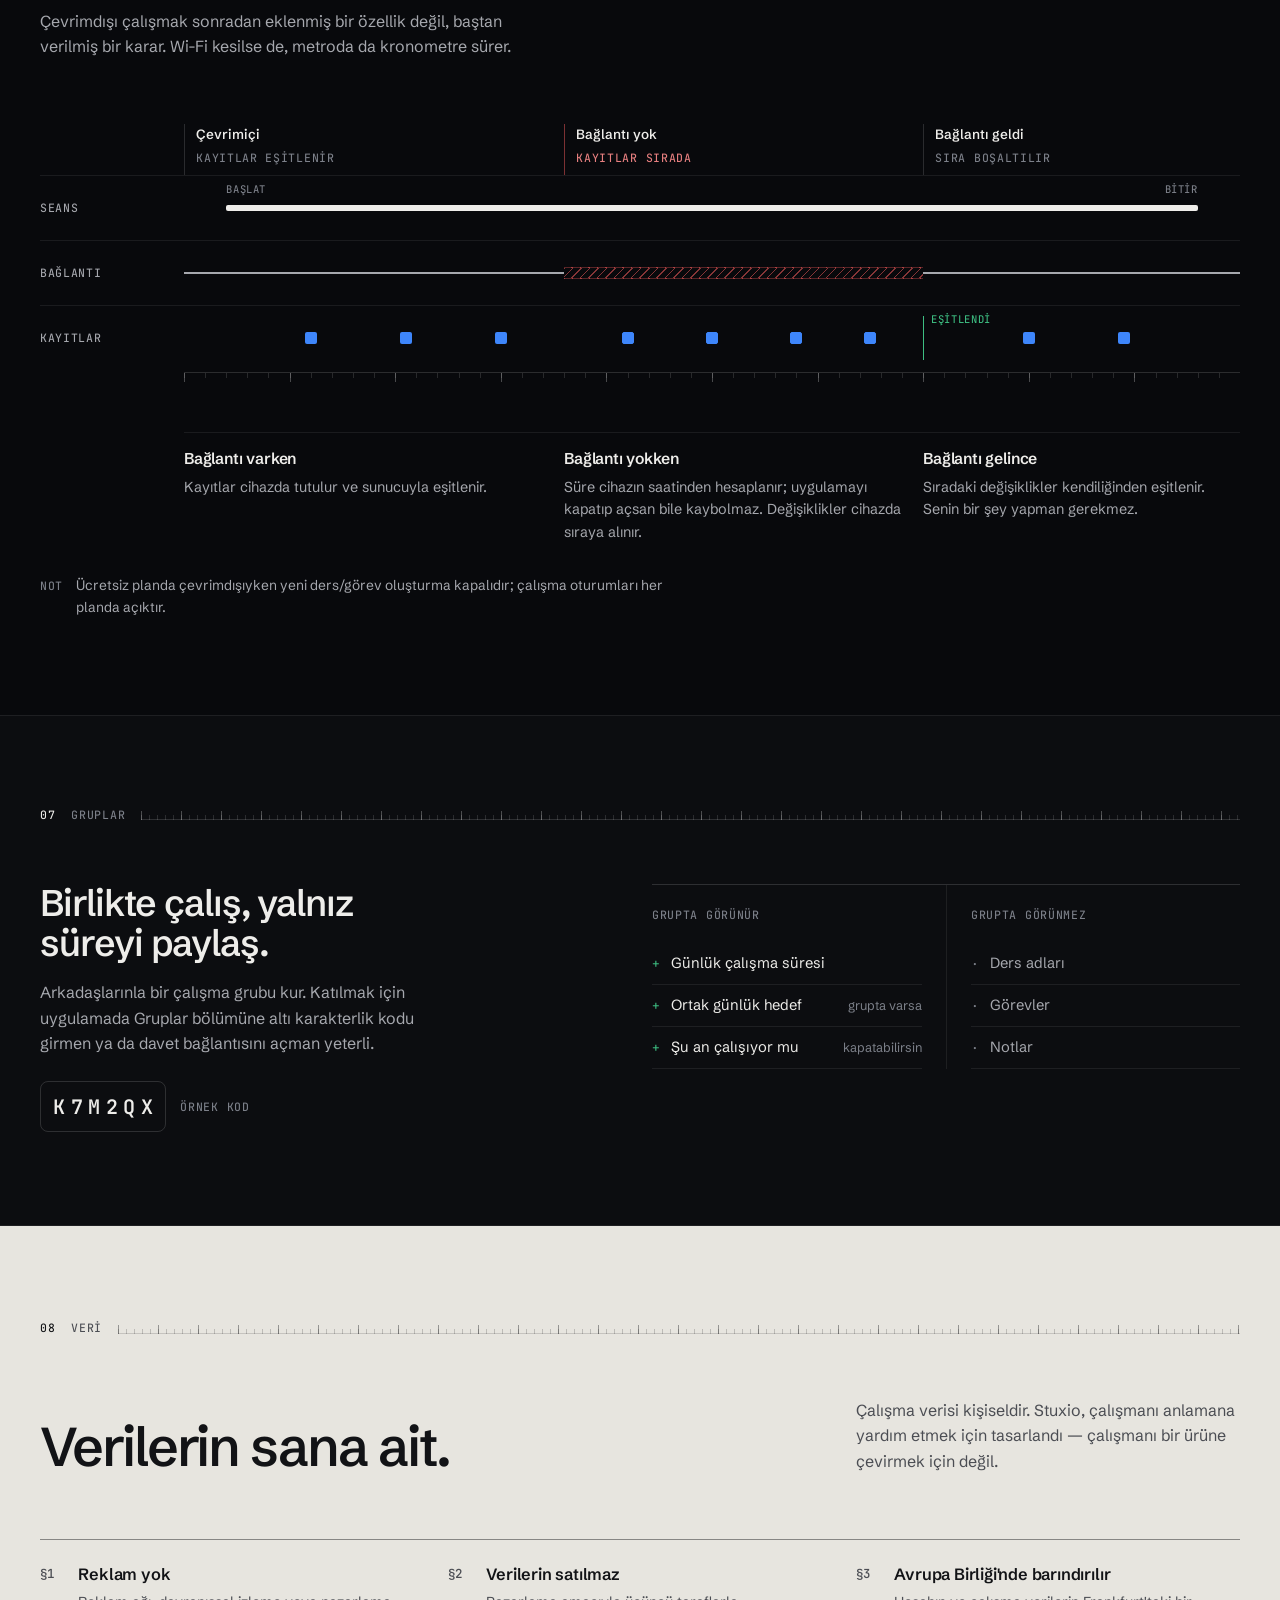
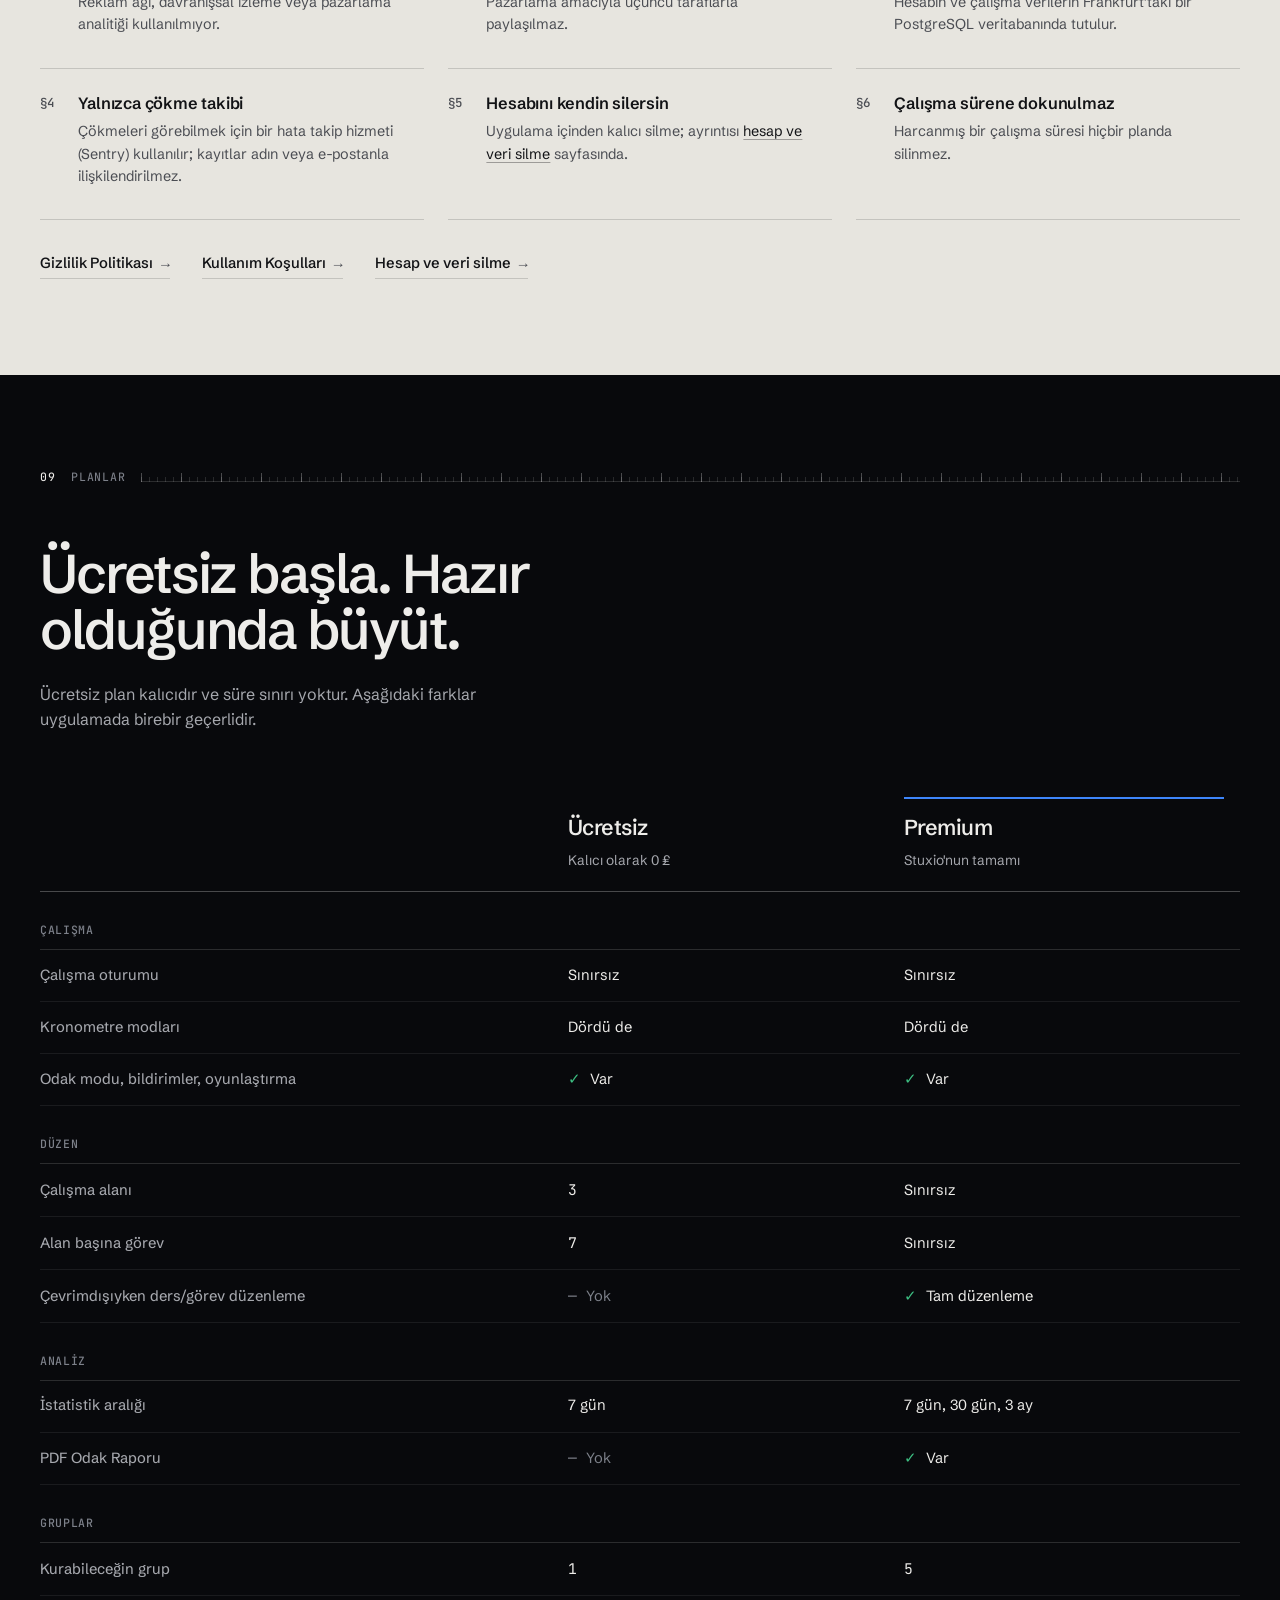
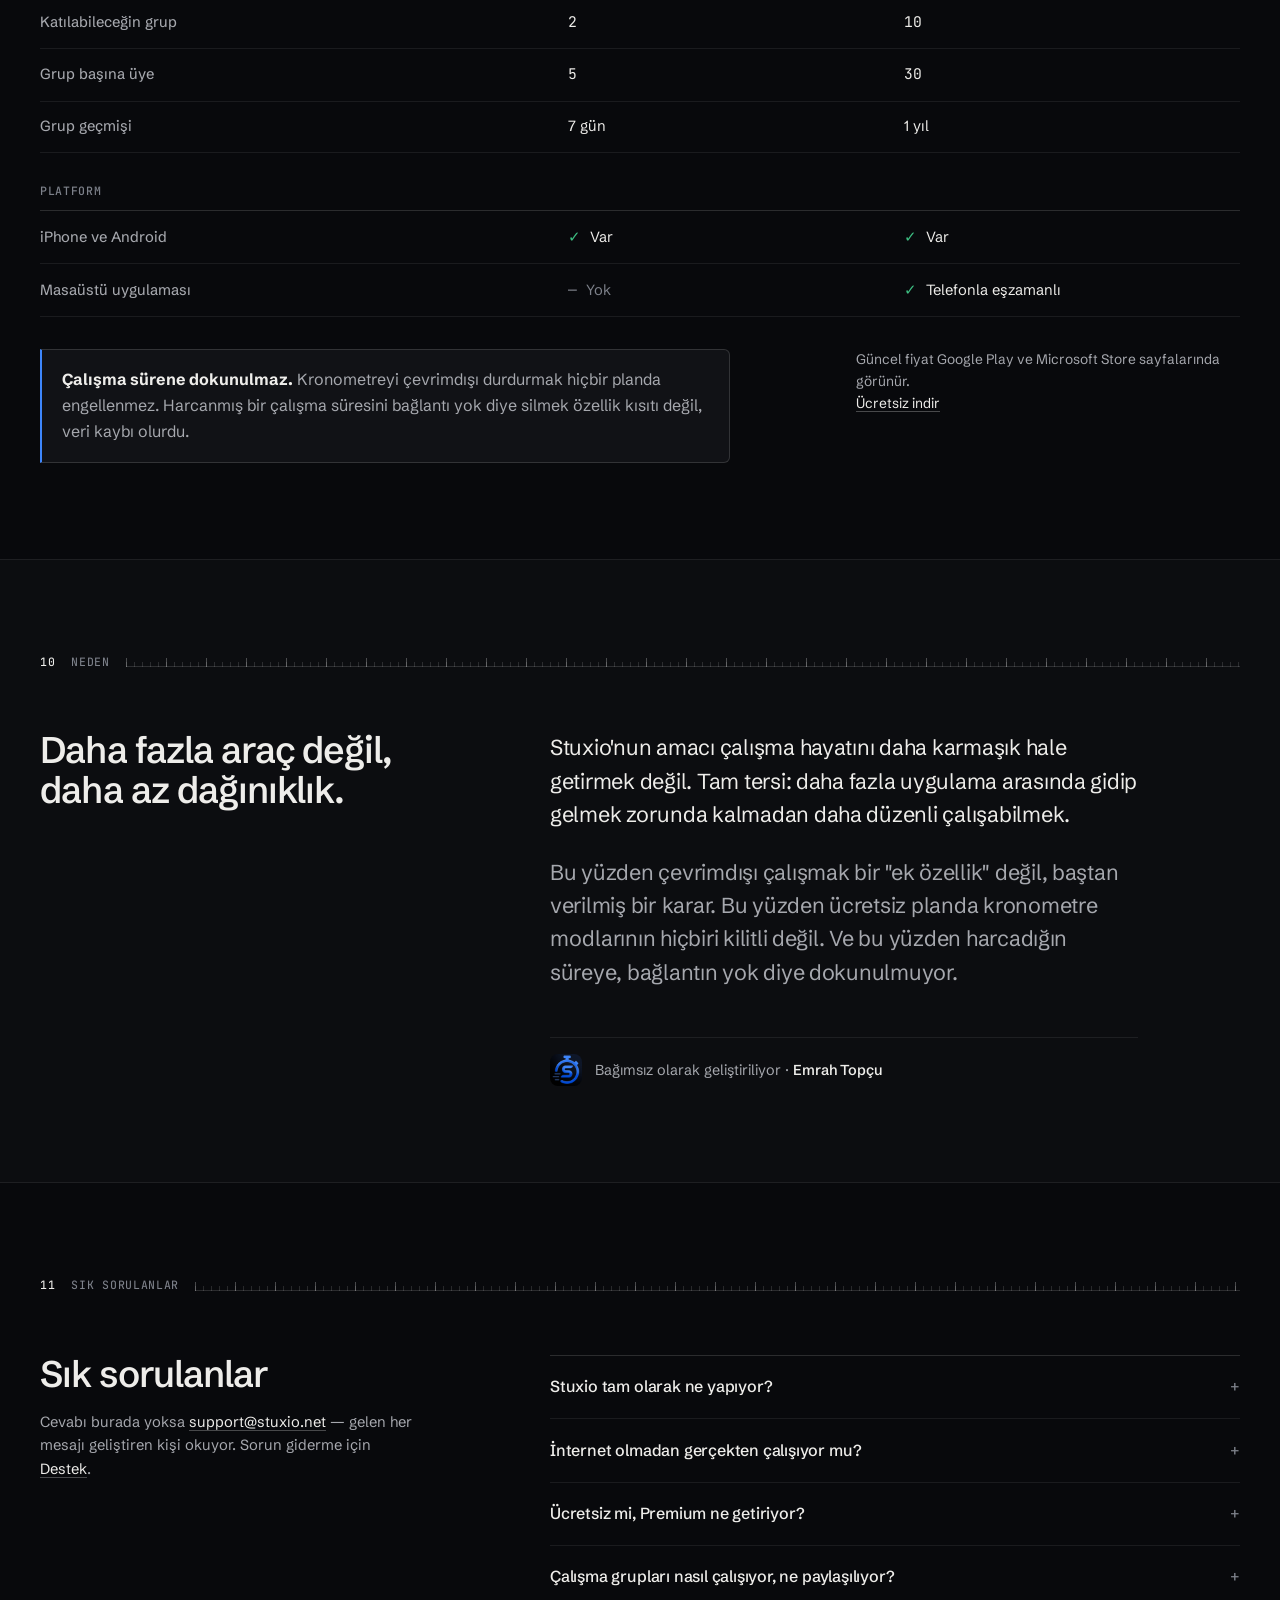
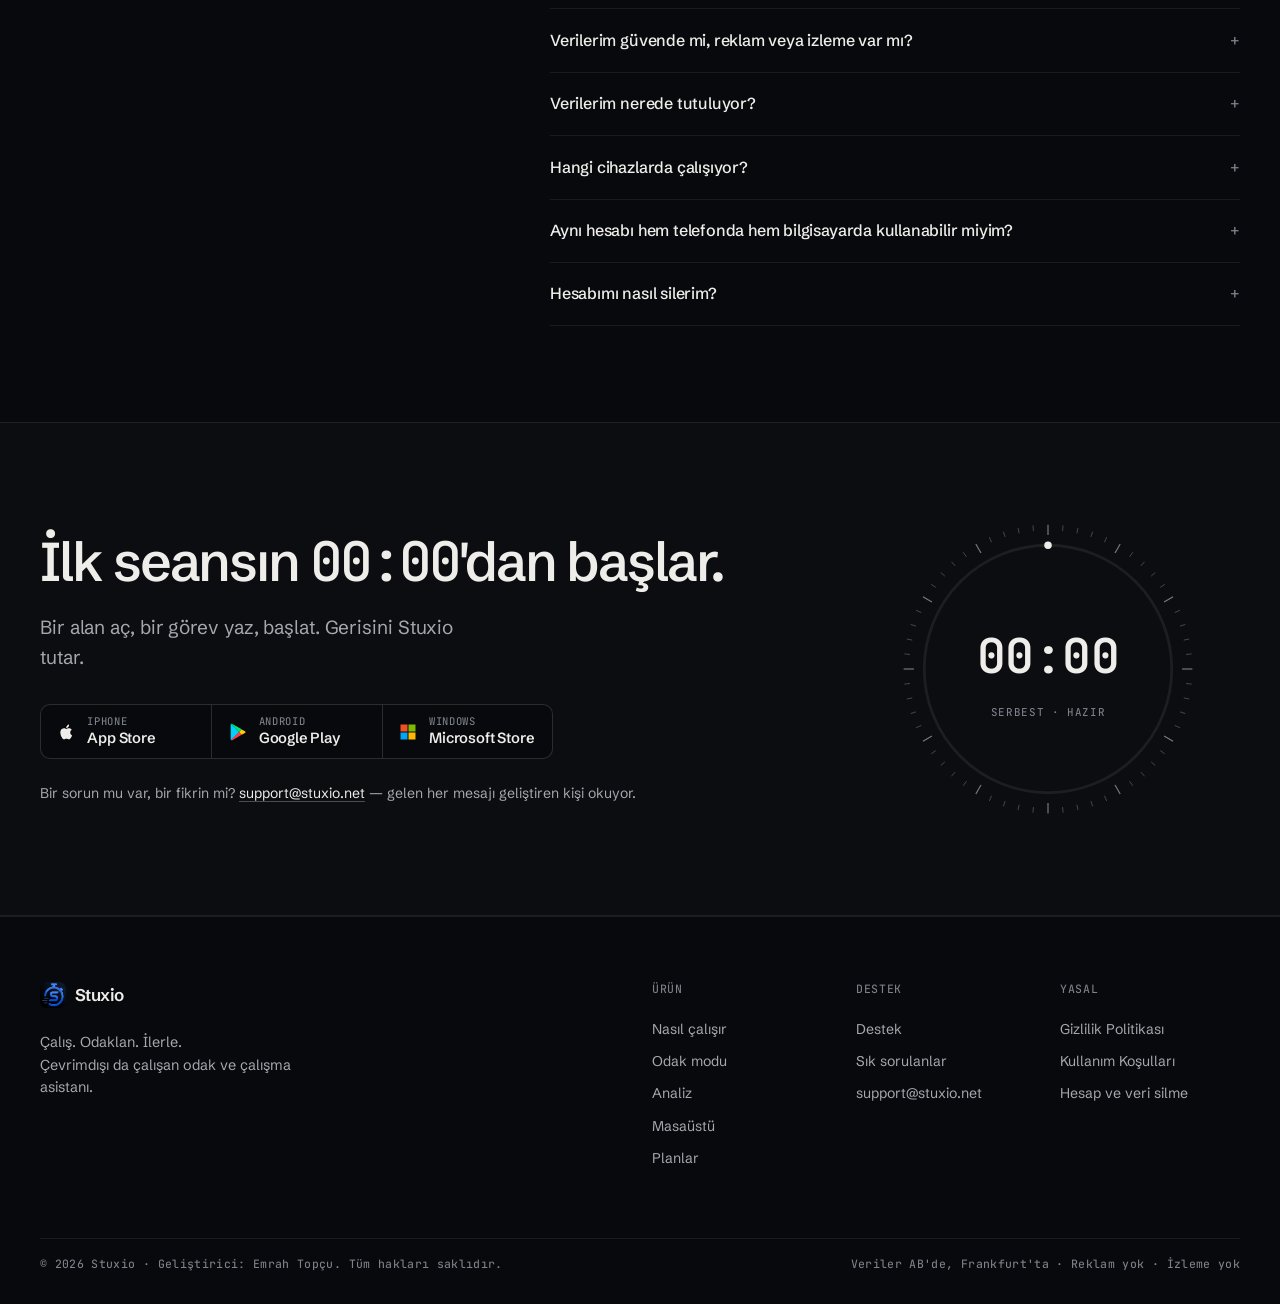
==== commit 572d2be4: "Gruplar: gizlilik politikasina paylasim bolumu + plan tablosu ve SSS GIZLILIK POLITIKASI (asil boslu" ====
--- a/index.html
+++ b/index.html
@@ -51,7 +51,7 @@
   "name": "Stuxio",
   "applicationCategory": "ProductivityApplication",
   "operatingSystem": "iOS, Android, Windows",
-  "description": "Ders planı, görev takibi, odak kronometresi ve çalışma istatistiklerini tek akışta birleştiren, çevrimdışı da çalışan odak asistanı.",
+  "description": "Ders planı, görev takibi, odak kronometresi, çalışma grupları ve çalışma istatistiklerini tek akışta birleştiren, çevrimdışı da çalışan odak asistanı.",
   "inLanguage": ["tr", "en", "de"],
   "url": "https://stuxio.net/",
   "downloadUrl": [
@@ -118,6 +118,14 @@
         },
         {
           "@type": "Question",
+          "name": "Çalışma grupları nasıl çalışıyor, ne paylaşılıyor?",
+          "acceptedAnswer": {
+            "@type": "Answer",
+            "text": "Bir grup kurar ya da altı karakterlik kodla arkadaşının grubuna katılırsın; gruptaki herkesin günlük süresini ve kimin o an çalıştığını görürsün. Grupta yalnız SÜRE paylaşılır: ders adların, görev başlıkların ve notların gruba hiç gönderilmez, bu sınır sunucu tarafında uygulanır. “Şu an çalışıyor” bilgisini istediğin an kapatabilirsin. Gruplar keşfedilemez; yalnız kodu ya da bağlantıyı bilen katılabilir."
+          }
+        },
+        {
+          "@type": "Question",
           "name": "Verilerim güvende mi, reklam veya izleme var mı?",
           "acceptedAnswer": {
             "@type": "Answer",
@@ -763,6 +771,11 @@
               <tr class="grp"><th scope="colgroup" colspan="3">Analiz</th></tr>
               <tr><th scope="row">İstatistik aralığı</th><td>7 gün</td><td>7 gün, 30 gün, 3 ay</td></tr>
               <tr><th scope="row">PDF Odak Raporu</th><td class="no">Yok</td><td class="yes">Var</td></tr>
+              <tr class="grp"><th scope="colgroup" colspan="3">Gruplar</th></tr>
+              <tr><th scope="row">Kurabileceğin grup</th><td class="num">1</td><td class="num">5</td></tr>
+              <tr><th scope="row">Katılabileceğin grup</th><td class="num">2</td><td class="num">10</td></tr>
+              <tr><th scope="row">Grup başına üye</th><td class="num">5</td><td class="num">30</td></tr>
+              <tr><th scope="row">Grup geçmişi</th><td>7 gün</td><td>1 yıl</td></tr>
               <tr class="grp"><th scope="colgroup" colspan="3">Platform</th></tr>
               <tr><th scope="row">iPhone ve Android</th><td class="yes">Var</td><td class="yes">Var</td></tr>
               <tr><th scope="row">Masaüstü uygulaması</th><td class="no">Yok</td><td class="yes">Telefonla eşzamanlı</td></tr>
@@ -846,6 +859,11 @@
             kronometre modları, odak modu, bildirimler, 3 çalışma alanı, alan başına 7 görev ve
             7 günlük istatistik. Premium; sınırsız alan ve görev, 30 gün ile 3 aylık istatistik
             aralıkları, çevrimdışıyken tam düzenleme ve masaüstü uygulaması ekler.</p>
+          </details>
+
+          <details class="faq">
+            <summary>Çalışma grupları nasıl çalışıyor, ne paylaşılıyor?</summary>
+            <p>Bir grup kurar ya da altı karakterlik kodla arkadaşının grubuna katılırsın; gruptaki herkesin günlük süresini ve kimin o an çalıştığını görürsün. Grupta yalnız SÜRE paylaşılır: ders adların, görev başlıkların ve notların gruba hiç gönderilmez, bu sınır sunucu tarafında uygulanır. “Şu an çalışıyor” bilgisini istediğin an kapatabilirsin. Gruplar keşfedilemez; yalnız kodu ya da bağlantıyı bilen katılabilir.</p>
           </details>
 
           <details class="faq">
